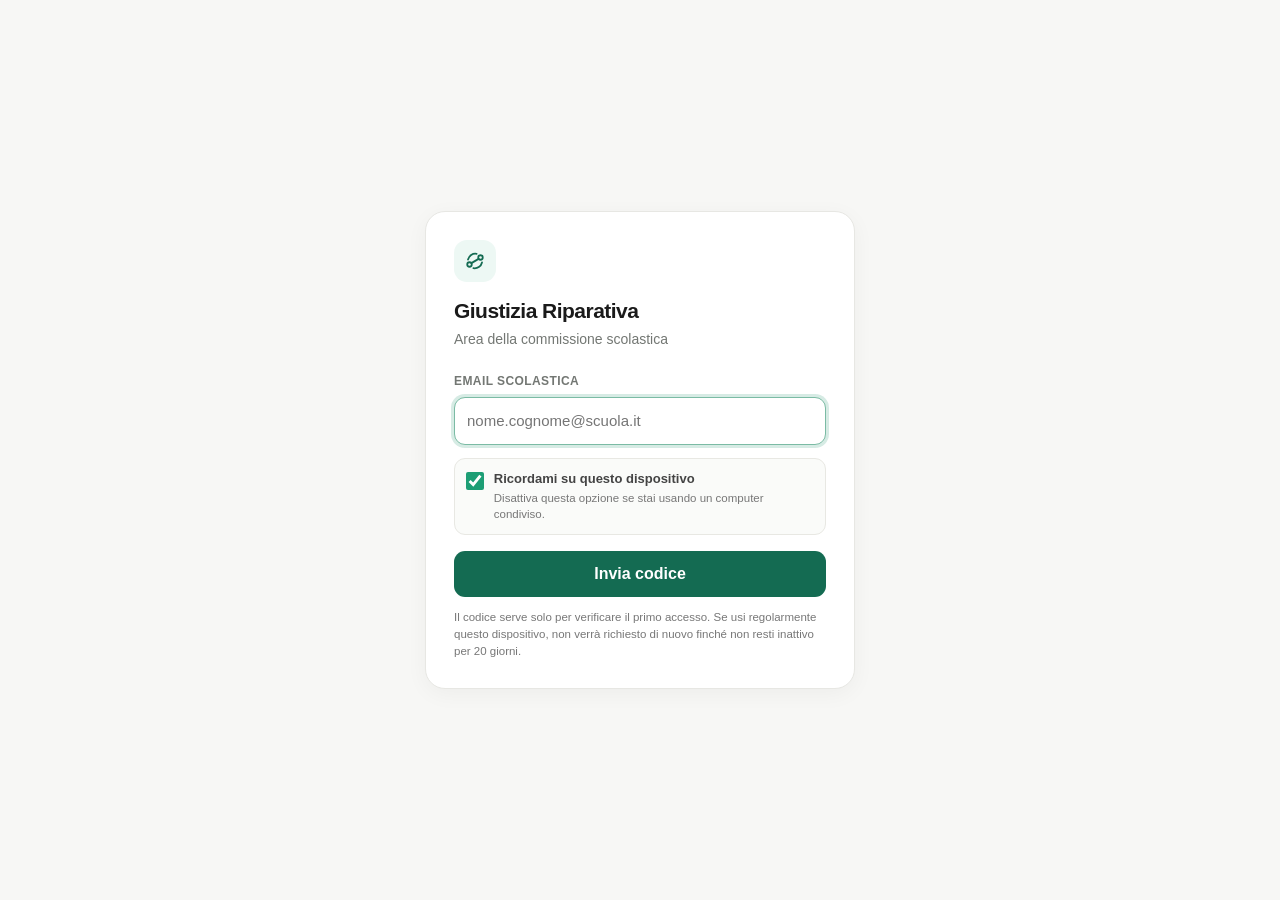
==== index.html @ 19b866af "v37 swipe fix" ====
<!DOCTYPE html>
<html lang="it">
<head>
  <meta name="app-ui-version" content="37">
<meta charset="UTF-8">
<meta name="viewport" content="width=device-width,initial-scale=1,viewport-fit=cover">
<meta name="referrer" content="no-referrer">
<meta name="theme-color" content="#f6f7f4">
<title>Giustizia Riparativa</title>
<link rel="stylesheet" href="style.css?v=37">
<link rel="manifest" href="manifest.webmanifest?v=37">
<link rel="icon" href="icons/favicon-bilancia-v2.png" type="image/png">
<link rel="apple-touch-icon" href="icons/apple-touch-bilancia-v2.png">
<meta name="apple-mobile-web-app-capable" content="yes">
<meta name="apple-mobile-web-app-status-bar-style" content="default">
<meta name="apple-mobile-web-app-title" content="Giustizia Riparativa">

</head>
<body>
<svg aria-hidden="true" width="0" height="0" style="position:absolute;overflow:hidden;pointer-events:none">
  <defs>
    <symbol id="i-balance" viewBox="0 0 24 24"><path d="M12 3v18M7 6h10M5.2 6 2.5 11h5.4L5.2 6Zm13.6 0-2.7 5h5.4l-2.7-5ZM8.5 21h7"/><path d="M2.5 11c.25 2 1.2 3 2.7 3s2.45-1 2.7-3M16.1 11c.25 2 1.2 3 2.7 3s2.45-1 2.7-3"/></symbol>
    <symbol id="i-report" viewBox="0 0 24 24"><path d="M7 3.5h7l4 4V20a1 1 0 0 1-1 1H7a1 1 0 0 1-1-1V4.5a1 1 0 0 1 1-1Z"/><path d="M14 3.5v4h4M9 12h6M9 15.5h6"/></symbol>
    <symbol id="i-calendar" viewBox="0 0 24 24"><rect x="3" y="5" width="18" height="16" rx="2"/><path d="M7 3v4M17 3v4M3 9h18"/></symbol>
    <symbol id="i-user" viewBox="0 0 24 24"><circle cx="12" cy="8" r="3.5"/><path d="M5 20c.7-4 3.1-6 7-6s6.3 2 7 6"/></symbol>
    <symbol id="i-users" viewBox="0 0 24 24"><circle cx="9" cy="8.5" r="3"/><circle cx="16.5" cy="9.5" r="2.4"/><path d="M3.5 20c.6-3.8 2.5-5.7 5.5-5.7s5 1.9 5.5 5.7M14.3 15c2.9-.3 4.8 1.3 5.7 4.5"/></symbol>
    <symbol id="i-settings" viewBox="0 0 24 24"><circle cx="12" cy="12" r="3"/><path d="M19 12a7.5 7.5 0 0 0-.1-1l2-1.6-2-3.4-2.5 1a8 8 0 0 0-1.8-1l-.4-2.6h-4l-.4 2.6a8 8 0 0 0-1.8 1L5.5 6 3.5 9.4l2 1.6a7.5 7.5 0 0 0 0 2l-2 1.6 2 3.4 2.5-1a8 8 0 0 0 1.8 1l.4 2.6h4l.4-2.6a8 8 0 0 0 1.8-1l2.5 1 2-3.4-2-1.6c.1-.3.1-.7.1-1Z"/></symbol>
    <symbol id="i-logout" viewBox="0 0 24 24"><path d="M10 5H6a2 2 0 0 0-2 2v10a2 2 0 0 0 2 2h4M14 8l4 4-4 4M18 12H9"/></symbol>
    <symbol id="i-refresh" viewBox="0 0 24 24"><path d="M20 7v5h-5M4 17v-5h5"/><path d="M6.2 8.2A7 7 0 0 1 18.8 10M17.8 15.8A7 7 0 0 1 5.2 14"/></symbol>
    <symbol id="i-plus" viewBox="0 0 24 24"><path d="M12 5v14M5 12h14"/></symbol>
    <symbol id="i-edit" viewBox="0 0 24 24"><path d="M4 20h4l11-11-4-4L4 16v4Z"/><path d="m13.5 6.5 4 4"/></symbol>
    <symbol id="i-trash" viewBox="0 0 24 24"><path d="M4 7h16M9 7V4h6v3M7 7l1 13h8l1-13M10 11v5M14 11v5"/></symbol>
    <symbol id="i-check" viewBox="0 0 24 24"><path d="m5 12 4 4 10-10"/></symbol>
    <symbol id="i-x" viewBox="0 0 24 24"><path d="M6 6l12 12M18 6 6 18"/></symbol>
    <symbol id="i-chevron-down" viewBox="0 0 24 24"><path d="m6 9 6 6 6-6"/></symbol>
    <symbol id="i-chevron-up" viewBox="0 0 24 24"><path d="m6 15 6-6 6 6"/></symbol>
    <symbol id="i-warning" viewBox="0 0 24 24"><path d="M12 3 2.8 20h18.4L12 3Z"/><path d="M12 9v5M12 17.5v.1"/></symbol>
    <symbol id="i-clock" viewBox="0 0 24 24"><circle cx="12" cy="12" r="9"/><path d="M12 7v5l3 2"/></symbol>
    <symbol id="i-pin" viewBox="0 0 24 24"><path d="M12 21s6-5.3 6-11a6 6 0 1 0-12 0c0 5.7 6 11 6 11Z"/><circle cx="12" cy="10" r="2"/></symbol>
    <symbol id="i-link" viewBox="0 0 24 24"><path d="M10 13.5 8.5 15a4 4 0 1 1-5.7-5.7L6 6.1a4 4 0 0 1 5.7 0M14 10.5 15.5 9a4 4 0 1 1 5.7 5.7L18 17.9a4 4 0 0 1-5.7 0"/></symbol>
    <symbol id="i-external" viewBox="0 0 24 24"><path d="M14 5h5v5M19 5l-8 8"/><path d="M17 13v6H5V7h6"/></symbol>
    <symbol id="i-more" viewBox="0 0 24 24"><circle cx="5" cy="12" r="1.2" fill="currentColor" stroke="none"/><circle cx="12" cy="12" r="1.2" fill="currentColor" stroke="none"/><circle cx="19" cy="12" r="1.2" fill="currentColor" stroke="none"/></symbol>
    <symbol id="i-megaphone" viewBox="0 0 24 24"><path d="M4 13.5V10.5a2 2 0 0 1 2-2h3l8-3.5v14L9 15.5H6a2 2 0 0 1-2-2Z"/><path d="M9 15.5 10.5 20H7.5L6 15.5M19 8.5a5.5 5.5 0 0 1 0 7"/></symbol>
    <symbol id="i-restorative" viewBox="0 0 24 24"><circle cx="6.5" cy="15.5" r="2.25"/><circle cx="17.5" cy="8.5" r="2.25"/><path d="M5 10.5A7.5 7.5 0 0 1 13.6 4.8M19 13.5a7.5 7.5 0 0 1-8.6 5.7M8.4 14.1l7.2-4.2"/></symbol>
  </defs>
</svg>
<div id="login-screen" class="visible">
  <div class="login-card">
    <div class="brand-mark"><svg class="icon" aria-hidden="true"><use href="#i-restorative"></use></svg></div>
    <h1>Giustizia Riparativa</h1>
    <p class="sub">Area della commissione scolastica</p>

    <div id="login-restore-step" hidden>
      <div class="loading-state" style="min-height:150px;padding:24px 0 8px;">
        <div class="spinner" aria-hidden="true"></div>
        <span id="login-restore-text">Accesso in corso…</span>
      </div>
    </div>

    <div id="login-email-step">
      <label class="login-label" for="login-email">Email scolastica</label>
      <input class="login-input" type="email" id="login-email" autocomplete="email" inputmode="email" placeholder="nome.cognome@scuola.it">
      <label class="remember-row" for="remember-device">
        <input type="checkbox" id="remember-device" checked>
        <span><strong>Ricordami su questo dispositivo</strong><small>Disattiva questa opzione se stai usando un computer condiviso.</small></span>
      </label>
      <p class="login-error" id="login-email-error" role="alert"></p>
      <button class="login-btn" id="send-code-btn" type="button">Invia codice</button>
      <p class="login-security-note">Il codice serve solo per verificare il primo accesso. Se usi regolarmente questo dispositivo, non verrà richiesto di nuovo finché non resti inattivo per 20 giorni.</p>
    </div>

    <div id="login-code-step" hidden>
      <p class="code-sent-text">Abbiamo inviato un codice a <strong id="code-email-label"></strong>.</p>
      <label class="login-label" for="login-code">Codice di accesso</label>
      <input class="login-input code-input" type="text" id="login-code" inputmode="numeric" autocomplete="one-time-code" maxlength="6" pattern="[0-9]{6}" placeholder="000000">
      <p class="login-error" id="login-code-error" role="alert"></p>
      <button class="login-btn" id="verify-code-btn" type="button">Accedi</button>
      <div class="login-secondary-actions">
        <button class="text-btn" id="resend-code-btn" type="button">Invia un nuovo codice</button>
        <button class="text-btn" id="change-email-btn" type="button">Cambia email</button>
      </div>
    </div>
  </div>
</div>

<div id="main-screen">
  <main class="container">
    <header class="header">
      <div class="header-title">
        <div class="header-logo"><svg class="icon" aria-hidden="true"><use href="#i-restorative"></use></svg></div>
        <div><h1>Giustizia Riparativa <span class="coord-tag" id="coord-tag" hidden>Coordinatore</span></h1><p class="header-sub" id="welcome-msg"></p></div>
      </div>
      <div class="header-actions">
        <button class="btn-small" id="btn-impostazioni" type="button" hidden><svg class="icon" aria-hidden="true"><use href="#i-users"></use></svg>Gestione membri</button>
        <button class="btn-small" id="btn-logout" type="button"><svg class="icon" aria-hidden="true"><use href="#i-logout"></use></svg>Esci</button>
      </div>
      <div class="mobile-account" aria-label="Azioni account">
        <button class="mobile-icon-action" id="mobile-btn-impostazioni" type="button" aria-label="Gestione membri" title="Gestione membri" hidden><svg class="icon" aria-hidden="true"><use href="#i-users"></use></svg></button>
        <button class="mobile-icon-action mobile-icon-logout" id="mobile-btn-logout" type="button" aria-label="Esci" title="Esci"><svg class="icon" aria-hidden="true"><use href="#i-logout"></use></svg></button>
      </div>
    </header>
    <div class="network-banner" id="network-banner" role="status">Sei offline. Puoi consultare ciò che è già caricato, ma le modifiche non possono essere salvate.</div>
    <div class="demo-note" id="demo-note" role="status">Modalità dimostrativa attiva: i dati mostrati non sono quelli reali.</div>
    <div class="nav-shell">
      <nav class="nav-wrap" aria-label="Sezioni principali"><span class="nav-indicator" id="nav-indicator" aria-hidden="true"></span>
        <button class="active" id="nav-segnalazioni" type="button" data-page="segnalazioni" aria-current="page"><svg class="icon" aria-hidden="true"><use href="#i-report"></use></svg>Segnalazioni</button>
        <button id="nav-incontri" type="button" data-page="incontri"><svg class="icon" aria-hidden="true"><use href="#i-calendar"></use></svg>Incontri</button>
        <button id="nav-bacheca" type="button" data-page="bacheca"><svg class="icon" aria-hidden="true"><use href="#i-megaphone"></use></svg><span>Bacheca</span><span class="nav-badge" id="avvisi-unread" hidden>0</span></button>
      </nav>
    </div>

    <div class="page-viewport" id="page-viewport">
      <div class="page-track" id="page-track">
    <section id="page-segnalazioni" class="page active" aria-labelledby="nav-segnalazioni">
      <div class="stats" id="seg-filters" aria-label="Filtra le segnalazioni per stato">
        <button class="stat stat-all active" type="button" data-filter="all" aria-pressed="true"><span class="stat-label">Tutte</span><span class="stat-value" id="stat-total">—</span></button>
        <button class="stat stat-open" type="button" data-filter="Aperta" aria-pressed="false"><span class="stat-label">Nuove</span><span class="stat-value" id="stat-aperte">—</span></button>
        <button class="stat stat-progress" type="button" data-filter="In gestione" aria-pressed="false"><span class="stat-label">In corso</span><span class="stat-value" id="stat-gestione">—</span></button>
        <button class="stat stat-closed" type="button" data-filter="Chiusa" aria-pressed="false"><span class="stat-label">Concluse</span><span class="stat-value" id="stat-chiuse">—</span></button>
      </div>
      <div class="card table-card"><div id="table-container" aria-live="polite"></div></div>
      <div class="refresh-row"><span class="updated-at" id="seg-updated">Non ancora aggiornato</span><button class="btn-small" id="refresh-segnalazioni" type="button"><svg class="icon" aria-hidden="true"><use href="#i-refresh"></use></svg>Aggiorna</button></div>
    </section>

    <section id="page-incontri" class="page" aria-labelledby="nav-incontri">
      <div class="divider"><h2 class="section-label">Incontri</h2><button class="btn-primary" id="btn-proponi" type="button" hidden><svg class="icon" aria-hidden="true"><use href="#i-plus"></use></svg>Nuovo incontro</button></div>
      <div id="incontri-list" aria-live="polite"></div>
      <div class="refresh-row"><span class="updated-at" id="inc-updated">Non ancora aggiornato</span><button class="btn-small" id="refresh-incontri" type="button"><svg class="icon" aria-hidden="true"><use href="#i-refresh"></use></svg>Aggiorna</button></div>
    </section>

    <section id="page-bacheca" class="page" aria-labelledby="nav-bacheca">
      <div class="divider"><div><h2 class="section-label">Bacheca</h2><p class="section-subtle">Avvisi della commissione, visibili a tutti i membri.</p></div><button class="btn-primary" id="btn-nuovo-avviso" type="button"><svg class="icon" aria-hidden="true"><use href="#i-plus"></use></svg>Nuovo avviso</button></div>
      <div id="avvisi-list" class="notice-list" aria-live="polite"></div>
      <div class="refresh-row"><span class="updated-at" id="avvisi-updated">Non ancora aggiornato</span><button class="btn-small" id="refresh-avvisi" type="button"><svg class="icon" aria-hidden="true"><use href="#i-refresh"></use></svg>Aggiorna</button></div>
    </section>
      </div>
    </div>
  </main>
</div>

<div class="modal-bg" id="modal-bg" role="presentation">
  <div class="modal" role="dialog" aria-modal="true" aria-labelledby="modal-title">
    <h3 id="modal-title">Nuovo incontro</h3>
    <label for="modal-data">Data</label><input type="date" id="modal-data">
    <label for="modal-orario">Orario</label><input type="time" id="modal-orario" step="900" min="07:00" max="19:45">
    <label for="modal-luogo">Luogo</label><input type="text" id="modal-luogo" maxlength="180" autocomplete="off" placeholder="es. Aula 12, Sala riunioni…">
    <label for="modal-segnalazione">Segnalazione associata</label><select id="modal-segnalazione"><option value="">— Nessuna segnalazione —</option></select>
    <p class="hint">Puoi collegare l’incontro a una segnalazione già ricevuta.</p>
    <p class="form-error" id="modal-error" role="alert"></p>
    <div class="modal-btns"><button class="btn-small" id="modal-cancel" type="button">Annulla</button><button class="btn-primary" id="btn-salva-incontro" type="button">Salva</button></div>
  </div>
</div>

<div class="modal-bg" id="modal-avviso-bg" role="presentation">
  <div class="modal notice-modal" role="dialog" aria-modal="true" aria-labelledby="notice-modal-title">
    <h3 id="notice-modal-title">Nuovo avviso</h3>
    <label for="notice-title">Titolo</label><input type="text" id="notice-title" maxlength="100" autocomplete="off" placeholder="es. Cambio aula per l’incontro">
    <label for="notice-text">Avviso</label><textarea id="notice-text" maxlength="600" rows="6" placeholder="Scrivi una comunicazione breve e chiara per la commissione."></textarea>
    <div class="notice-char-count"><span id="notice-char-count">0</span>/600</div>
    <p class="form-error" id="notice-error" role="alert"></p>
    <div class="modal-btns"><button class="btn-small" id="notice-cancel" type="button">Annulla</button><button class="btn-primary" id="notice-save" type="button">Pubblica</button></div>
  </div>
</div>

<div class="modal-bg members-sheet-bg" id="modal-impostazioni" role="presentation">
  <div class="modal members-modal" role="dialog" aria-modal="true" aria-labelledby="members-title">
    <div class="sheet-grabber" id="members-sheet-grabber" aria-hidden="true"><span></span></div>
    <h3 id="members-title">Gestione membri</h3>
    <p class="members-note">I membri sono condivisi tra tutti i dispositivi. L’email serve per inviare il codice di accesso; il ruolo determina chi può modificare segnalazioni e incontri.</p>
    <div id="lista-membri" class="members-editor"></div>
    <button class="btn-small members-add-row" id="btn-add-member" type="button"><svg class="icon" aria-hidden="true"><use href="#i-plus"></use></svg>Aggiungi membro</button>
    <p class="form-error" id="members-error" role="alert"></p>
    <div class="modal-btns"><button class="btn-small" id="members-cancel" type="button">Annulla</button><button class="btn-primary" id="members-save" type="button">Salva modifiche</button></div>
  </div>
</div>

<div class="confirm-bg" id="confirm-membro-bg" role="presentation">
  <div class="confirm-box" role="alertdialog" aria-modal="true" aria-labelledby="confirm-member-title" aria-describedby="confirm-membro-msg">
    <h4 id="confirm-member-title">Disattiva membro</h4><p id="confirm-membro-msg"></p>
    <div class="confirm-btns"><button class="btn-small" id="member-delete-cancel" type="button">Annulla</button><button class="btn-danger" id="member-delete-confirm" type="button">Disattiva</button></div>
  </div>
</div>

<div class="confirm-bg" id="confirm-seg-bg" role="presentation">
  <div class="confirm-box" role="alertdialog" aria-modal="true" aria-labelledby="confirm-seg-title" aria-describedby="confirm-seg-text">
    <h4 id="confirm-seg-title">Elimina segnalazione</h4>
    <p id="confirm-seg-text">La segnalazione verrà eliminata definitivamente dal foglio Google Sheets. Vuoi continuare?</p>
    <div class="confirm-btns">
      <button class="btn-small" id="seg-delete-cancel" type="button">Annulla</button>
      <button class="btn-danger" id="seg-delete-confirm" type="button"><svg class="icon" aria-hidden="true"><use href="#i-trash"></use></svg>Elimina</button>
    </div>
  </div>
</div>

<div class="confirm-bg" id="confirm-bg" role="presentation">
  <div class="confirm-box" role="alertdialog" aria-modal="true" aria-labelledby="confirm-title" aria-describedby="confirm-text">
    <h4 id="confirm-title">Elimina incontro</h4><p id="confirm-text">L’incontro non sarà più visibile nell’area della commissione. Vuoi continuare?</p>
    <div class="confirm-btns"><button class="btn-small" id="delete-cancel" type="button">Annulla</button><button class="btn-danger" id="delete-confirm" type="button"><svg class="icon" aria-hidden="true"><use href="#i-trash"></use></svg>Elimina</button></div>
  </div>
</div>



<div class="confirm-bg" id="confirm-avviso-bg" role="presentation">
  <div class="confirm-box" role="alertdialog" aria-modal="true" aria-labelledby="confirm-avviso-title" aria-describedby="confirm-avviso-text">
    <h4 id="confirm-avviso-title">Elimina avviso</h4>
    <p id="confirm-avviso-text">L’avviso non sarà più visibile nella bacheca. Vuoi continuare?</p>
    <div class="confirm-btns"><button class="btn-small" id="notice-delete-cancel" type="button">Annulla</button><button class="btn-danger" id="notice-delete-confirm" type="button"><svg class="icon" aria-hidden="true"><use href="#i-trash"></use></svg>Elimina</button></div>
  </div>
</div>

<div class="confirm-bg" id="confirm-logout-bg" role="presentation">
  <div class="confirm-box" role="alertdialog" aria-modal="true" aria-labelledby="confirm-logout-title" aria-describedby="confirm-logout-text">
    <h4 id="confirm-logout-title">Uscire dall’account?</h4>
    <p id="confirm-logout-text">La sessione su questo dispositivo verrà chiusa e per rientrare dovrai accedere di nuovo.</p>
    <div class="confirm-btns"><button class="btn-small" id="logout-cancel" type="button">Annulla</button><button class="btn-danger logout-confirm-btn" id="logout-confirm" type="button"><svg class="icon" aria-hidden="true"><use href="#i-logout"></use></svg>Esci</button></div>
  </div>
</div>


<div class="update-banner" id="update-banner" hidden role="status" aria-live="polite"><span>È disponibile una nuova versione.</span><button type="button" id="update-now">Aggiorna</button></div>
<div id="toast" class="toast" role="status" aria-live="polite" aria-atomic="true"></div>
<script src="app.js?v=37"></script></body>
</html>
---- style.css ----
:root{
  --bg:#f6f7f4;--surface:#fff;--surface-soft:#f9faf7;--text:#1a1d1a;--muted:#5f655f;--subtle:#6b706a;
  --line:#e1e4de;--line-strong:#d5d9d2;--green:#1d8f6b;--green-dark:#146b52;--green-soft:#eaf7f2;
  --red:#b5473e;--red-soft:#fff1ef;--amber:#8a6413;--amber-soft:#fff7df;--blue:#315f9a;--blue-soft:#edf4ff;
  --shadow:0 10px 28px rgba(30,38,32,.06);--radius:16px;--radius-sm:11px;--focus:0 0 0 3px rgba(29,143,107,.18);
}
*{box-sizing:border-box;margin:0;padding:0}
html{color-scheme:light;scroll-behavior:smooth}
body{min-height:100vh;background:var(--bg);color:var(--text);font-family:-apple-system,BlinkMacSystemFont,"Segoe UI",Roboto,Helvetica,Arial,sans-serif;-webkit-font-smoothing:antialiased;text-rendering:optimizeLegibility}
button,input,select{font:inherit}
button{color:inherit}
a{color:#235d99;text-decoration:none;font-weight:650}a:hover{text-decoration:underline}
button:focus-visible,input:focus-visible,select:focus-visible,a:focus-visible{outline:none;box-shadow:var(--focus)}
button:disabled{opacity:.58;cursor:not-allowed;transform:none!important}
.container{width:min(100% - 32px,840px);margin:0 auto;padding:26px 0 42px}
.icon{width:18px;height:18px;display:inline-block;vertical-align:-3px;fill:none;stroke:currentColor;stroke-width:1.8;stroke-linecap:round;stroke-linejoin:round;flex:0 0 auto}
.icon-sm{width:15px;height:15px}.icon-lg{width:25px;height:25px}.inline-icon-label{display:inline-flex;align-items:center;gap:8px}

/* Accesso */
#login-screen{position:fixed;inset:0;z-index:80;display:none;align-items:center;justify-content:center;padding:20px;background:var(--bg);overflow:auto}
#login-screen.visible{display:flex}
.login-card{width:min(100%,450px);background:var(--surface);border:1px solid var(--line);border-radius:20px;padding:28px;box-shadow:var(--shadow)}
.brand-mark{width:42px;height:42px;border-radius:13px;background:var(--green-soft);color:var(--green-dark);display:grid;place-items:center;margin-bottom:16px}
.brand-mark .icon{width:24px;height:24px}
.login-card h1{font-size:21px;line-height:1.2;letter-spacing:-.025em}.login-card .sub{margin-top:6px;color:var(--muted);font-size:14px;line-height:1.5}
.login-label{display:block;margin:24px 0 9px;font-size:12px;font-weight:750;color:var(--muted);letter-spacing:.035em;text-transform:uppercase}
.member-picker{display:grid;grid-template-columns:1fr 1fr;gap:8px;max-height:320px;overflow:auto;padding:2px}
.login-member{min-height:48px;border:1px solid var(--line);border-radius:11px;background:#fff;text-align:left;padding:10px 12px;cursor:pointer;transition:.15s ease}
.login-member:hover{background:var(--surface-soft);border-color:var(--line-strong)}.login-member.selected{background:var(--green-soft);border-color:#7ac6ad;color:var(--green-dark)}
.member-name{display:block;font-size:14px;font-weight:680;letter-spacing:-.01em}.member-role{display:block;margin-top:2px;font-size:11px;font-weight:700;color:var(--amber)}
.login-error{display:none;margin-top:10px;padding:9px 10px;border-radius:9px;background:var(--red-soft);color:var(--red);font-size:13px}
.login-btn{width:100%;min-height:46px;margin-top:16px;border:0;border-radius:11px;background:var(--green-dark);color:#fff;font-weight:720;cursor:pointer;transition:.15s ease}.login-btn:hover{background:#105c46}

/* Intestazione e navigazione */
#main-screen{display:none}.header{display:flex;align-items:center;justify-content:space-between;gap:14px;padding-bottom:18px}
.header-title{display:flex;align-items:center;gap:10px;min-width:0}.header-logo{width:34px;height:34px;border-radius:10px;background:var(--green-soft);color:var(--green-dark);display:grid;place-items:center}.header-logo .icon{width:20px;height:20px}
.header h1{font-size:17px;letter-spacing:-.02em;line-height:1.25}.header-sub{margin-top:3px;color:var(--muted);font-size:13px}.coord-tag{display:inline-flex;margin-left:6px;padding:3px 7px;border-radius:999px;background:var(--amber-soft);color:var(--amber);font-size:10px;font-weight:750;vertical-align:2px}
.header-actions{display:flex;align-items:center;gap:7px}.mobile-account{display:none;position:relative}.mobile-menu-trigger{width:44px;height:44px;display:grid;place-items:center;border:1px solid var(--line);border-radius:12px;background:#fff;cursor:pointer}
.mobile-account-menu{display:none;position:absolute;right:0;top:calc(100% + 8px);z-index:45;min-width:200px;padding:6px;background:#fff;border:1px solid var(--line);border-radius:13px;box-shadow:0 14px 34px rgba(0,0,0,.11)}.mobile-account-menu.open{display:block}
.mobile-account-menu button{width:100%;min-height:44px;padding:9px 10px;display:flex;align-items:center;gap:9px;border:0;border-radius:9px;background:transparent;text-align:left;cursor:pointer}.mobile-account-menu button:hover{background:var(--surface-soft)}
.nav-shell{position:sticky;top:0;z-index:25;padding:8px 0 12px;background:linear-gradient(var(--bg) 75%,rgba(246,247,244,0));margin-bottom:10px}
.nav-wrap{display:inline-grid;grid-template-columns:1fr 1fr;padding:4px;border:1px solid var(--line);border-radius:13px;background:#fff;box-shadow:0 2px 10px rgba(0,0,0,.025)}
.nav-wrap button{min-height:40px;padding:8px 17px;border:0;border-radius:9px;background:transparent;color:var(--muted);font-size:13.5px;font-weight:680;display:flex;align-items:center;justify-content:center;gap:8px;cursor:pointer;transition:.15s ease}
.nav-wrap button.active{background:var(--green-soft);color:var(--green-dark)}
.page{display:none}.page.active{display:block;animation:fadeIn .16s ease}@keyframes fadeIn{from{opacity:.4}to{opacity:1}}

/* Pulsanti */
.btn-small,.btn-primary,.btn-danger,.btn-yes,.btn-no{min-height:40px;border-radius:10px;padding:8px 12px;display:inline-flex;align-items:center;justify-content:center;gap:7px;font-size:13px;font-weight:680;cursor:pointer;transition:.14s ease}
.btn-small{background:#fff;border:1px solid var(--line);color:#454a45}.btn-small:hover{background:var(--surface-soft);border-color:var(--line-strong)}
.btn-primary{background:var(--green-dark);border:1px solid var(--green-dark);color:#fff}.btn-primary:hover{background:#105c46}
.btn-danger{background:#fff;border:1px solid #e7c3bf;color:var(--red)}.btn-danger:hover{background:var(--red-soft)}

/* Segnalazioni */
.stats{display:flex;gap:8px;margin-bottom:14px}.stat{flex:1;min-width:0;padding:11px 12px;border:1px solid var(--line);border-radius:12px;background:#fff;text-align:left;cursor:pointer;transition:.14s ease}.stat:hover{border-color:var(--line-strong)}.stat.active{background:var(--green-soft);border-color:#b7ddcf}.stat-label{font-size:11px;color:var(--muted);font-weight:720;line-height:1.25}.stat-value{margin-top:3px;font-size:21px;font-weight:760;letter-spacing:-.03em}.stat.active .stat-label,.stat.active .stat-value{color:var(--green-dark)}
.card{background:#fff;border:1px solid var(--line);border-radius:var(--radius)}.table-card{overflow:hidden}
table{width:100%;border-collapse:collapse;table-layout:fixed;font-size:13.5px}th{padding:12px 13px;text-align:left;background:#fafbf8;border-bottom:1px solid var(--line);color:var(--muted);font-size:10.5px;text-transform:uppercase;letter-spacing:.045em}td{padding:13px;border-bottom:1px solid #eceee9;vertical-align:middle;overflow-wrap:anywhere}tbody tr:last-child td{border-bottom:0}tbody tr:hover td{background:#fcfdfb}
.badge{display:inline-flex;align-items:center;max-width:100%;padding:4px 8px;border-radius:7px;font-size:11.5px;font-weight:700;line-height:1.2}.badge-studenti{background:var(--blue-soft);color:var(--blue)}.badge-adulti{background:var(--amber-soft);color:var(--amber)}.badge-entrambi{background:var(--green-soft);color:var(--green-dark)}.badge-neutral{background:#f0f1ee;color:#555b55}.badge-aperta{background:var(--red-soft);color:var(--red)}.badge-gestione{background:var(--amber-soft);color:var(--amber)}.badge-chiusa{background:var(--green-soft);color:var(--green-dark)}
.stato-sel{max-width:100%;min-height:36px;padding:6px 28px 6px 9px;border:1px solid var(--line-strong);border-radius:9px;background:#fff;color:#303430;font-size:12.5px}
.seg-mobile-list{display:none}.seg-mobile-card{background:#fff;border:1px solid var(--line);border-left:4px solid var(--line-strong);border-radius:14px;overflow:hidden;box-shadow:0 3px 13px rgba(20,30,22,.035)}.seg-mobile-card+ .seg-mobile-card{margin-top:13px}.seg-mobile-card.state-aperta{border-left-color:#c5645d}.seg-mobile-card.state-gestione{border-left-color:#c89b3d}.seg-mobile-card.state-chiusa{border-left-color:#5c9e82}
.seg-mobile-head{display:flex;align-items:center;justify-content:space-between;gap:10px;padding:12px 13px;background:#fcfdfb;border-bottom:1px solid #eceee9}.seg-mobile-date-wrap{display:flex;align-items:center;gap:9px;min-width:0}.seg-mobile-date-icon{width:33px;height:33px;border-radius:9px;background:#f0f5f1;color:var(--green-dark);display:grid;place-items:center}.seg-mobile-kicker{font-size:10px;color:var(--muted);font-weight:750;text-transform:uppercase;letter-spacing:.045em}.seg-mobile-date{margin-top:2px;font-size:13px;font-weight:730;color:#303430}
.seg-mobile-body{padding:12px 13px;display:grid;gap:10px}.seg-mobile-field{display:grid;grid-template-columns:88px minmax(0,1fr);gap:10px;align-items:center}.seg-mobile-field-label{font-size:10.5px;color:var(--muted);font-weight:730;text-transform:uppercase;letter-spacing:.035em}.seg-mobile-field-value{min-width:0;font-size:13.5px;line-height:1.45;overflow-wrap:anywhere}
.refresh-row{display:flex;align-items:center;justify-content:flex-end;gap:10px;margin-top:10px}.updated-at{font-size:11.5px;color:var(--muted)}

/* Incontri */
.divider{display:flex;align-items:center;justify-content:space-between;gap:12px;margin-bottom:12px}.section-label{font-size:16px;font-weight:760;letter-spacing:-.02em}
.inc-card{position:relative;background:#fff;border:1px solid var(--line);border-radius:16px;padding:17px;margin-bottom:11px;box-shadow:0 3px 14px rgba(20,30,22,.035)}.inc-card::before{content:"";position:absolute;left:-1px;top:15px;bottom:15px;width:3px;border-radius:0 3px 3px 0;background:#a5aaa4}.inc-card.futuro::before{background:var(--green)}.inc-card.oggi::before{background:#d69a27}.inc-card.passato{opacity:.76}.inc-card.passato::before{background:#b7bbb6}
.inc-date-heading{display:grid;grid-template-columns:64px minmax(0,1fr) auto;align-items:center;gap:12px}.inc-date-tile{width:64px;height:61px;border-radius:12px;background:#f0f6f2;border:1px solid #d8e7df;color:var(--green-dark);display:flex;flex-direction:column;align-items:center;justify-content:center;line-height:1}.inc-date-month{font-size:10px;font-weight:800;letter-spacing:.08em}.inc-date-day{margin-top:4px;font-size:25px;font-weight:790;letter-spacing:-.04em}.inc-date-weekday-out{font-size:15px;font-weight:760;text-transform:lowercase}.inc-date-year{margin-top:2px;font-size:12px;color:var(--muted)}.inc-date-fallback{font-size:14px;font-weight:700;color:var(--red)}.inc-date-tags{display:flex;align-items:center;gap:6px}.tag-oggi,.tag-passato{display:inline-flex;padding:4px 8px;border-radius:999px;font-size:10.5px;font-weight:750}.tag-oggi{background:#cdf1df;color:var(--green-dark)}.tag-passato{background:#f0f1ee;color:#646964}
.inc-meta-row{display:flex;align-items:center;gap:8px;margin:12px 0 0 76px;color:var(--muted);font-size:13.5px;line-height:1.45;flex-wrap:wrap}.inc-meta-item{display:inline-flex;align-items:center;gap:6px}.inc-meta-item strong{color:#3e433e}.inc-meta-separator{color:#b1b5b0}.inc-meta-place{overflow-wrap:anywhere}
.inc-linked{margin:14px 0 0 76px;padding:11px 12px;border:1px solid var(--line);border-radius:12px;background:#fbfcfa;display:flex;align-items:center;gap:10px}.inc-linked-icon{width:34px;height:34px;border-radius:9px;background:#eef6f2;color:var(--green-dark);display:grid;place-items:center}.inc-linked-label{display:block;font-size:9.8px;color:var(--muted);font-weight:800;text-transform:uppercase;letter-spacing:.05em}.inc-linked-details{margin-top:3px;display:flex;align-items:center;gap:8px;flex-wrap:wrap}.inc-linked-main{font-size:12.5px;font-weight:750;color:var(--green-dark)}.inc-linked-meta{font-size:12px;color:var(--muted)}
.inc-response-row{margin-top:16px;padding-top:15px;border-top:1px solid #e9ebe6;display:grid;grid-template-columns:minmax(0,1fr) auto;align-items:center;gap:14px}.inc-response-label{font-size:10.5px;color:var(--muted);font-weight:780;text-transform:uppercase;letter-spacing:.045em}.inc-response-state{margin-top:3px;font-size:13.5px;color:#474c47}.inc-response-buttons{display:grid;grid-template-columns:1fr 1fr;gap:8px}.btn-yes,.btn-no{min-width:122px;background:#fff;border:1px solid var(--line);color:#555b55}.btn-yes:hover{background:var(--green-soft);border-color:#8acbb4;color:var(--green-dark)}.btn-no:hover{background:var(--red-soft);border-color:#dfaaa5;color:var(--red)}.btn-yes.active{background:#d3f5e4;border-color:#73caa9;color:var(--green-dark)}.btn-no.active{background:var(--red-soft);border-color:#dfaaa5;color:var(--red)}
.inc-attendance{margin-top:13px}.progress-bar{height:6px;background:#eceee9;border-radius:999px;overflow:hidden}.progress-fill{height:100%;background:var(--green);border-radius:999px;transition:width .28s ease}.progress-label{margin-top:7px;font-size:12.5px;font-weight:730;color:#4e544e}.attendance-breakdown{margin-top:6px;display:flex;gap:11px;flex-wrap:wrap;font-size:11.5px;color:var(--muted)}.attendance-breakdown .yes{color:var(--green-dark)}.attendance-breakdown .no{color:var(--red)}
.availability-trigger{width:100%;min-height:43px;margin-top:10px;justify-content:space-between;background:#fafbf8}.availability-count{font-size:11.5px;color:var(--muted);font-weight:580}.availability-label{display:inline-flex;align-items:center;gap:7px}
.disp-panel-wrap{max-height:0;opacity:0;overflow:hidden;transition:max-height .25s ease,opacity .18s ease}.disp-panel-wrap.open{opacity:1}.disp-panel{margin-top:10px;padding:12px;border-radius:12px;background:#f9faf7;border:1px solid #e8ebe5}.availability-group+ .availability-group{margin-top:13px}.availability-group-title{display:flex;align-items:center;justify-content:space-between;margin-bottom:5px;color:var(--muted);font-size:10.5px;font-weight:800;text-transform:uppercase;letter-spacing:.04em}.availability-group-count{font-variant-numeric:tabular-nums}.member-row{display:flex;align-items:center;justify-content:space-between;gap:10px;min-height:39px;padding:6px 2px;border-bottom:1px solid #e8ebe5}.member-row:last-child{border-bottom:0}.member-row.me{margin:0 -6px;padding:6px 8px;border-radius:9px;background:#edf7f2;border-bottom-color:transparent}.member-info{display:flex;align-items:center;gap:9px;min-width:0}.avatar{width:29px;height:29px;border-radius:9px;display:grid;place-items:center;font-size:10px;font-weight:800;flex:0 0 auto}.member-name-row{min-width:0;font-size:13px;font-weight:620;overflow:hidden;text-overflow:ellipsis;white-space:nowrap}.you-badge{margin-left:5px;padding:2px 5px;border-radius:5px;background:var(--green);color:#fff;font-size:9px;font-weight:800}.chip{padding:4px 8px;border-radius:7px;font-size:11px;font-weight:680;white-space:nowrap}.chip-yes{background:var(--green-soft);color:var(--green-dark)}.chip-no{background:var(--red-soft);color:var(--red)}.chip-wait{background:#eff0ed;color:#626762}
.seg-info{margin-bottom:12px;padding:10px 11px;border-radius:10px;background:#fff;border:1px solid #e5e8e1;display:grid;gap:4px}.seg-info-row{font-size:12px;color:var(--muted)}.seg-info-row span{color:#333833;font-weight:680}
.inc-admin-actions{display:flex;gap:7px;justify-content:flex-end;margin-top:12px;padding-top:12px;border-top:1px dashed #e1e4de}.past-toggle{width:100%;min-height:44px;margin:14px 0 10px;display:flex;align-items:center;justify-content:space-between;padding:9px 12px;border:1px solid var(--line);border-radius:11px;background:#fff;color:var(--muted);font-size:12.5px;font-weight:700;cursor:pointer}

/* Modali, feedback, stati */
.loading-state,.empty-state{min-height:165px;display:flex;flex-direction:column;align-items:center;justify-content:center;text-align:center;padding:24px;color:var(--muted)}.spinner{width:26px;height:26px;border:2.5px solid #e5e8e2;border-top-color:var(--green);border-radius:50%;animation:spin .7s linear infinite;margin-bottom:10px}@keyframes spin{to{transform:rotate(360deg)}}.empty-icon{width:52px;height:52px;border-radius:14px;background:#f0f3ef;color:var(--green-dark);display:grid;place-items:center;margin-bottom:11px}.empty-title{font-size:14.5px;font-weight:750;color:#3d423d}.empty-sub{max-width:330px;margin-top:5px;font-size:13px;line-height:1.5}
.modal-bg,.confirm-bg{display:none;position:fixed;inset:0;z-index:100;align-items:center;justify-content:center;padding:16px;background:rgba(19,25,21,.38);backdrop-filter:blur(3px)}.modal-bg.open,.confirm-bg.open{display:flex}.modal{width:min(100%,460px);max-height:min(90vh,720px);overflow:auto;background:#fff;border-radius:18px;padding:21px;box-shadow:0 18px 55px rgba(0,0,0,.16)}.modal h3{font-size:17px;letter-spacing:-.015em;margin-bottom:14px}.modal label{display:block;margin:13px 0 6px;color:var(--muted);font-size:11px;font-weight:760;text-transform:uppercase;letter-spacing:.04em}.modal input,.modal select{width:100%;min-height:45px;padding:9px 11px;border:1px solid var(--line-strong);border-radius:10px;background:#fff;color:var(--text);font-size:14px}.hint{margin-top:6px;color:var(--muted);font-size:11.5px;line-height:1.45}.form-error{display:none;margin-top:10px;padding:9px 10px;border-radius:9px;background:var(--red-soft);color:var(--red);font-size:12.5px}.form-error.visible{display:block}.modal-btns{display:flex;justify-content:flex-end;gap:8px;margin-top:18px}.confirm-box{width:min(100%,340px);background:#fff;border-radius:17px;padding:20px;box-shadow:0 18px 55px rgba(0,0,0,.16)}.confirm-box h4{font-size:16px}.confirm-box p{margin-top:7px;color:var(--muted);font-size:13.5px;line-height:1.5}.confirm-btns{display:flex;justify-content:flex-end;gap:8px;margin-top:17px}
.members-note{margin:0 0 12px;padding:9px 10px;border-radius:9px;background:var(--amber-soft);color:#70520f;font-size:11.5px;line-height:1.45}.membro-row{display:flex;align-items:center;justify-content:space-between;gap:10px;padding:8px 0;border-bottom:1px solid #eceee9}.membro-row:last-child{border-bottom:0}.add-membro{display:flex;gap:8px;margin-top:12px}.add-membro input{flex:1}
.toast{position:fixed;left:50%;bottom:22px;z-index:150;max-width:min(90vw,440px);transform:translate(-50%,14px);opacity:0;pointer-events:none;padding:10px 13px;border-radius:11px;background:#233027;color:#fff;font-size:13px;font-weight:650;box-shadow:0 10px 30px rgba(0,0,0,.18);transition:.18s ease}.toast.visible{opacity:1;transform:translate(-50%,0)}.toast.error{background:#843e38}.toast.info{background:#3f5047}
.network-banner{display:none;margin-bottom:12px;padding:9px 11px;border-radius:10px;background:var(--amber-soft);color:#70520f;border:1px solid #ecdca4;font-size:12.5px;line-height:1.45}.network-banner.visible{display:block}.demo-note{display:none;margin-bottom:12px;padding:9px 11px;border-radius:10px;background:#eef5ff;color:#2f5c90;border:1px solid #cedef2;font-size:12.5px}.demo-note.visible{display:block}

@media(max-width:700px){
  .container{width:min(100% - 20px,840px);padding:14px 0 34px}.header{padding:4px 1px 9px}.header h1{font-size:15.5px}.header-logo{width:32px;height:32px}.header-actions{display:none}.mobile-account{display:block}.nav-shell{margin-left:-10px;margin-right:-10px;padding:7px 10px 10px}.nav-wrap{width:100%;display:grid}.nav-wrap button{min-height:44px;font-size:13.5px}
  .stats{overflow-x:auto;scrollbar-width:none;padding-bottom:2px}.stats::-webkit-scrollbar{display:none}.stat{flex:0 0 auto;min-width:118px;padding:9px 10px}.stat-value{font-size:19px}.seg-desktop-table{display:none}.seg-mobile-list{display:block}.table-card{background:transparent;border:0;overflow:visible}.refresh-row{justify-content:space-between}.updated-at{font-size:11px}
  .divider{margin-bottom:10px}.section-label{font-size:16px}.btn-primary{min-height:44px}.inc-card{padding:14px;border-radius:15px}.inc-date-heading{grid-template-columns:60px minmax(0,1fr) auto;gap:10px}.inc-date-tile{width:60px;height:58px}.inc-meta-row,.inc-linked{margin-left:70px}.inc-meta-row{margin-top:9px}.inc-linked{margin-top:11px}.inc-response-row{grid-template-columns:1fr;gap:10px}.inc-response-buttons{width:100%}.btn-yes,.btn-no{min-width:0;min-height:48px}.availability-trigger{min-height:48px;align-items:flex-start;flex-direction:column;justify-content:center;gap:2px}.availability-count{font-size:11px}.inc-admin-actions{display:grid;grid-template-columns:1fr 1fr}.inc-admin-actions .btn-small,.inc-admin-actions .btn-danger{width:100%}.member-row{min-height:42px}.modal-bg,.confirm-bg{align-items:flex-end;padding:0}.modal,.confirm-box{width:100%;max-width:none;border-radius:18px 18px 0 0;padding:18px 16px max(18px,env(safe-area-inset-bottom));max-height:92dvh}.modal input,.modal select{min-height:48px}.modal-btns,.confirm-btns{display:grid;grid-template-columns:1fr 1fr}.modal-btns button,.confirm-btns button{min-height:46px}.add-membro{display:grid;grid-template-columns:1fr auto}.seg-mobile-field{grid-template-columns:82px minmax(0,1fr)}
}
@media(max-width:420px){.member-picker{grid-template-columns:1fr}.login-card{padding:22px 18px}.inc-date-tags{grid-column:2/4;justify-content:flex-start}.inc-meta-row,.inc-linked{margin-left:0}.inc-meta-row{padding-left:70px}.inc-linked{margin-top:12px}.attendance-breakdown{gap:8px}.seg-mobile-field{grid-template-columns:76px minmax(0,1fr)}}
@media(prefers-reduced-motion:reduce){*,*::before,*::after{animation-duration:.01ms!important;transition-duration:.01ms!important;scroll-behavior:auto!important}}


/* ===== V16 · rifinitura visiva =====
   Ritorno alla leggerezza della v14, mantenendo logica e robustezza della v16. */
:root{
  --bg:#f7f7f5;
  --text:#1a1a1a;
  --muted:#737773;
  --subtle:#8a8e89;
  --line:#e7e7e3;
  --line-strong:#d9dad5;
  --green:#1D9E75;
  --green-dark:#146b52;
  --green-soft:#edf8f4;
  --shadow:0 5px 22px rgba(20,28,23,.045);
}
body{background:var(--bg);font-weight:400;letter-spacing:0;text-rendering:auto}
.container{max-width:840px;width:auto;margin:0 auto;padding:2rem 1.5rem 2.5rem}

/* Tipografia: gerarchia chiara senza grassetto diffuso */
.header h1{font-size:16px;font-weight:650;letter-spacing:-.012em}
.header-sub{font-size:13px;color:#777;font-weight:400}
.coord-tag{font-weight:600}
a{font-weight:500}
.login-card h1{font-weight:650}
.login-label{font-weight:600}
.member-name{font-weight:500}
.member-role{font-weight:600}
.login-btn{font-weight:600}
.nav-wrap button{font-weight:500}
.nav-wrap button.active{font-weight:600}
.btn-small,.btn-primary,.btn-danger,.btn-yes,.btn-no{font-weight:500}
.btn-primary,.btn-yes.active,.btn-no.active{font-weight:600}
.section-label{font-weight:650}
.badge{font-weight:550}
.stato-sel{font-weight:400}
.updated-at{font-weight:400}

/* Intestazione e navigazione più vicine alla versione precedente */
.header{padding-bottom:1rem;margin-bottom:.65rem;border-bottom:1px solid #ecece8}
.header-logo{width:32px;height:32px;border-radius:9px}
.nav-shell{padding:8px 0 12px;margin-bottom:8px;background:linear-gradient(var(--bg) 78%,rgba(247,247,245,0))}
.nav-wrap{padding:3px;border-radius:11px;background:#f1f1ee;border:1px solid #e4e4df;box-shadow:none}
.nav-wrap button{min-height:38px;padding:7px 18px;border-radius:8px;color:#777}
.nav-wrap button.active{background:#fff;color:var(--green-dark);box-shadow:0 1px 3px rgba(0,0,0,.035)}

/* Pulsanti: meno pesanti */
.btn-small,.btn-primary,.btn-danger,.btn-yes,.btn-no{border-radius:9px}
.btn-small{color:#555;background:#fff}
.btn-primary{background:var(--green-dark)}

/* Filtri / statistiche: label e numero SEMPRE su due righe, senza sovrapposizioni */
.stats{display:grid;grid-template-columns:repeat(4,minmax(0,1fr));gap:8px;margin-bottom:1.25rem;overflow:visible}
.stat{display:flex;flex-direction:column;align-items:flex-start;justify-content:center;gap:7px;min-width:0;min-height:92px;padding:.85rem 1rem;background:#fff;border:1px solid var(--line);border-radius:12px;text-align:left;box-shadow:none}
.stat-label,.stat-value{display:block;width:100%;margin:0;position:static;line-height:1.15}
.stat-label{font-size:11.5px;color:#777;font-weight:500;text-transform:none;letter-spacing:0}
.stat-value{font-size:24px;color:#252825;font-weight:650;letter-spacing:-.02em}
.stat.active{background:#f0faf6;border-color:#9ed8c4}
.stat.active .stat-label,.stat.active .stat-value{color:var(--green-dark)}

/* Tabella: aria e pesi più sobri */
.card{border-color:#e5e5e1;border-radius:13px}
.table-card{box-shadow:none}
table{font-size:13.5px}
th{padding:12px 13px;background:#fff;color:#a0a29f;font-size:10.5px;font-weight:600;letter-spacing:.045em}
td{padding:13px;color:#343734;font-weight:400}
tbody tr:hover td{background:#fafaf8}
.badge{padding:4px 9px;border-radius:6px;font-size:11.5px}

/* Evita eccesso di grassetto nei contenuti dinamici */
.seg-mobile-kicker,.seg-mobile-field-label,.inc-response-label,.modal label{font-weight:600}
.seg-mobile-date{font-weight:500}
.inc-date-day{font-weight:600}
.inc-date-month,.inc-time strong,.progress-label strong,.availability-label,.disp-group-title,.past-toggle,.empty-title{font-weight:600}
.seg-info-row span{font-weight:500}
.toast{font-weight:500}

@media(max-width:700px){
  .container{width:auto;max-width:none;padding:14px 10px 32px}
  .header{margin-bottom:0;padding:4px 1px 9px;border-bottom:0}
  .header h1{font-size:15.5px}
  .nav-shell{margin-left:-10px;margin-right:-10px;padding:7px 10px 10px}
  .nav-wrap{width:100%;background:#f1f1ee}
  .nav-wrap button{min-height:44px}
  .stats{display:grid;grid-template-columns:repeat(2,minmax(0,1fr));gap:8px;overflow:visible;padding-bottom:0}
  .stat{min-width:0;min-height:72px;padding:10px 11px;gap:5px}
  .stat-label{font-size:11px}
  .stat-value{font-size:20px}
  .section-label{font-size:15.5px}
}




/* V19 — Revisione mirata della sezione Incontri:
   meno densità, più separazione tra card e gerarchia più chiara */
.incontri-list-stack{display:grid;gap:18px}
.incontri-list-stack + .past-toggle{margin-top:2px}
.incontri-list-stack.past{margin-top:14px}
/* V17 — Sezione Incontri riportata alla leggerezza visiva della V14 */
.inc-card{
  position:relative;background:#fff;border:1.5px solid #e9ece7;border-radius:16px;
  padding:1.18rem 1.18rem 1.08rem;margin-bottom:0;border-left:4px solid #d0d0ce;
  box-shadow:0 2px 10px rgba(21,27,24,.03);transition:box-shadow .18s ease,border-color .18s ease;
}
.inc-card::before{display:none!important}
.inc-card.futuro{border-left-color:#1D9E75}.inc-card.oggi{border-left-color:#f59e0b}.inc-card.passato{border-left-color:#d0d0ce;opacity:.72}
.inc-card:hover{box-shadow:0 7px 20px rgba(21,27,24,.055)}.inc-card.passato:hover{opacity:.85}

.inc-date-heading{
  display:grid!important;grid-template-columns:64px minmax(0,1fr) auto;align-items:center!important;
  gap:12px;min-height:62px;margin-bottom:9px;
}
.inc-date-tile{
  width:64px;min-width:64px;height:62px;border-radius:12px;background:#f0f6f3;border:1px solid #dceae4;
  color:#175f49;display:flex;flex-direction:column;align-items:center;justify-content:center;line-height:1;
}
.inc-date-month{font-size:10px;font-weight:700;letter-spacing:.07em;line-height:1}.inc-date-day{margin-top:4px;font-size:25px;font-weight:700;letter-spacing:-.035em;line-height:1.05}
.inc-date-weekday-out{font-size:15px;line-height:1.25;font-weight:650;text-transform:lowercase;color:#292927}.inc-date-year{margin-top:3px;font-size:12.5px;line-height:1.2;color:#777772;font-weight:500}
.inc-date-tags{display:flex!important;width:auto!important;margin:0!important;align-items:center;justify-content:flex-end;gap:5px}
.tag-oggi,.tag-passato{min-height:26px;padding:4px 9px;border-radius:999px;line-height:1;white-space:nowrap;font-size:10.5px;font-weight:600}.tag-oggi{background:#e5f6ef;color:#10654c}.tag-passato{background:#f3f4f6;color:#777}

.inc-meta-row{display:flex;align-items:center;flex-wrap:wrap;gap:5px 7px;margin:3px 0 0 0;color:#666;font-size:13px;line-height:1.5}
.inc-meta-item{display:inline-flex;align-items:center;gap:5px;min-width:0}.inc-meta-item strong{color:#444;font-weight:600}.inc-meta-item .icon{color:#777772;margin:0}.inc-meta-separator{color:#b0b0ab}.inc-meta-place{overflow-wrap:anywhere}

.inc-linked{
  margin:0;padding:10px 11px;border:1px solid #ecefe8;border-radius:11px;background:#fbfcfa;
  display:grid;grid-template-columns:34px minmax(0,1fr);gap:11px;align-items:center!important;color:#666;
}
.inc-linked-icon{width:34px;height:34px;border-radius:9px;background:#eef7f4;color:#17785c;display:grid;place-items:center}
.inc-linked-label{display:block;margin:0;line-height:1.15;font-size:10px;color:#73736e;font-weight:650;text-transform:uppercase;letter-spacing:.045em}
.inc-linked-details{margin-top:4px;display:flex;align-items:center;flex-wrap:wrap;gap:6px 9px;min-width:0}
.inc-linked-main{margin:0;display:inline-flex;align-items:center;padding:3px 7px;border-radius:7px;background:#eef5f2;color:#24634f;font-size:11.5px;font-weight:650;letter-spacing:.025em;white-space:nowrap}
.inc-linked-meta{margin:0;color:#666660;font-size:12px;font-weight:500}

.inc-response-row{display:flex;align-items:center;justify-content:space-between;gap:14px}
.inc-response-label{font-size:11px;color:#888;font-weight:600;text-transform:uppercase;letter-spacing:.035em;line-height:1.2}.inc-response-state{margin-top:2px;font-size:12.5px;color:#5e5e5a;font-weight:500;line-height:1.35}
.inc-response-buttons{display:flex;gap:6px;align-items:center;flex-shrink:0}.btn-yes,.btn-no{font-size:12.5px;padding:7px 13px;border-radius:8px;border:1.5px solid #e8e8e6;background:#fff;color:#666;font-weight:500;min-width:auto}
.btn-yes.active{background:#d1fae5;color:#065f46;border-color:#6ee7b7;font-weight:600}.btn-no.active{background:#fee2e2;color:#dc2626;border-color:#fca5a5;font-weight:600}

.inc-attendance{margin-top:0}.progress-bar{height:6px;background:#edf0eb;border-radius:999px;overflow:hidden}.progress-fill{height:6px;background:#1D9E75;border-radius:999px}
.progress-label{font-size:12px;color:#666;margin-top:6px;font-weight:600;line-height:1.35}.attendance-breakdown{display:flex;flex-wrap:wrap;align-items:center;gap:5px 10px;margin-top:4px;font-size:11px;color:#999;line-height:1.35}
.attendance-breakdown .yes{color:#0b7a58}.attendance-breakdown .no{color:#b43a32}
.availability-trigger{width:100%;margin-top:10px;min-height:40px;display:flex;justify-content:space-between;align-items:center;gap:8px;text-align:left;background:#f8f8f6;border-color:#e6e6e2;color:#444;border-radius:10px;padding-left:12px;padding-right:12px}
.availability-trigger:hover{background:#f3f3f0}.availability-trigger .availability-count{color:#999;font-size:11.5px;font-weight:500}


.inc-section{margin-top:14px}
.inc-section + .inc-section{margin-top:12px}
.inc-section-surface{
  padding:13px 14px;
  border:1px solid #eef1eb;
  border-radius:13px;
  background:#fcfcfb;
}
.inc-section-header{
  display:flex;
  align-items:center;
  justify-content:space-between;
  gap:10px;
  margin-bottom:9px;
}
.inc-section-kicker{
  font-size:10.5px;
  color:#7a7d76;
  font-weight:700;
  text-transform:uppercase;
  letter-spacing:.05em;
}
.inc-section-linked .inc-linked-label{font-size:10px}
.inc-section-linked .inc-linked-main{background:#eff5f1}
.inc-linked-compact-note{
  margin-top:4px;
  font-size:12px;
  color:#7a7d76;
  line-height:1.4;
}
.inc-summary-top{
  display:flex;
  align-items:flex-start;
  justify-content:space-between;
  gap:10px;
  margin-bottom:8px;
}
.inc-summary-text{min-width:0}
.inc-summary-text .progress-label{margin-top:2px}
.inc-summary-side{
  flex:0 0 auto;
  min-width:fit-content;
  padding:6px 8px;
  border-radius:10px;
  background:#f3f7f4;
  color:#24634f;
  font-size:11px;
  font-weight:600;
  line-height:1.25;
  text-align:right;
}
.inc-card.passato .inc-section-surface{background:#fbfbfa}
.inc-card.passato .availability-trigger{background:#fafaf8}


.disp-panel{margin-top:10px;padding:.9rem 1rem;border-radius:11px;background:#f9faf8;border:1px solid #edf0ea}.inc-admin-actions{display:flex;gap:8px;justify-content:flex-end;flex-wrap:wrap;margin-top:14px;padding-top:0;border-top:0}
.inc-admin-actions .btn-small,.inc-admin-actions .btn-danger{min-height:34px;padding:6px 10px;font-size:12px;font-weight:500}

@media(max-width:700px){
  .incontri-list-stack{gap:16px}
  .inc-card{padding:1rem;border-radius:15px}
  .inc-date-heading{grid-template-columns:60px minmax(0,1fr) auto;gap:10px;min-height:60px}
  .inc-date-tile{width:60px;min-width:60px;height:60px}.inc-date-day{font-size:24px}.inc-date-weekday-out{font-size:14.5px}.inc-date-year{font-size:12px}
  .inc-meta-row{margin-left:0!important;padding-left:0!important;gap:5px 6px;font-size:13px}
  .inc-section{margin-top:12px}
  .inc-section-surface{padding:12px}
  .inc-linked{margin-left:0!important;padding:10px}
  .inc-response-row{grid-template-columns:none!important;flex-direction:column;align-items:stretch;gap:10px}
  .inc-response-buttons{display:grid;grid-template-columns:1fr 1fr;gap:8px;width:100%}
  .inc-response-buttons .btn-yes,.inc-response-buttons .btn-no{width:100%;min-height:50px}
  .inc-summary-top{flex-direction:column;gap:8px}
  .inc-summary-side{text-align:left}
  .availability-trigger{min-height:48px;flex-direction:column;align-items:flex-start;justify-content:center;gap:2px}
  .availability-trigger .availability-count{display:block!important;font-size:11px;line-height:1.25}
  .inc-admin-actions{display:flex;justify-content:stretch}
  .inc-admin-actions .btn-small,.inc-admin-actions .btn-danger{flex:1;width:auto;min-height:40px}
}
@media(max-width:390px){.inc-date-heading{grid-template-columns:58px minmax(0,1fr) auto;gap:9px}.inc-date-tile{width:58px;min-width:58px;height:58px}.inc-date-tags .tag-oggi,.inc-date-tags .tag-passato{font-size:10px;padding:4px 7px}}

/* V18 — accesso verificato via email e membri centralizzati */
.login-card{width:min(100%,430px)}
.login-input{width:100%;min-height:48px;padding:10px 12px;border:1px solid var(--line-strong);border-radius:11px;background:#fff;color:var(--text);font-size:15px;outline:none}
.login-input:focus{border-color:#7bbba4;box-shadow:var(--focus)}
.code-input{font-size:24px;letter-spacing:.22em;text-align:center;font-variant-numeric:tabular-nums}
.remember-row{display:flex;align-items:flex-start;gap:10px;margin-top:13px;padding:11px;border:1px solid #e8e8e3;border-radius:11px;background:#fafbf9;cursor:pointer}
.remember-row input{width:18px;height:18px;margin-top:2px;accent-color:var(--green)}
.remember-row span{display:block;min-width:0;font-size:13px;line-height:1.35;color:#444}
.remember-row strong{display:block;font-weight:600}
.remember-row small{display:block;margin-top:3px;color:#777;font-size:11.5px;line-height:1.4}
.login-security-note{margin-top:12px;color:#777;font-size:11.5px;line-height:1.5}
.code-sent-text{margin-top:21px;padding:10px 11px;border-radius:10px;background:var(--green-soft);color:#3f5f53;font-size:13px;line-height:1.45}
.login-secondary-actions{display:flex;justify-content:center;flex-wrap:wrap;gap:6px 14px;margin-top:13px}
.text-btn{border:0;background:transparent;color:var(--green-dark);font-size:12.5px;font-weight:500;cursor:pointer;padding:5px}
.text-btn:hover{text-decoration:underline}
.text-btn:disabled{color:#999;text-decoration:none}
.login-error{display:none}

.members-modal{width:min(100%,680px)}
.members-editor{display:grid;gap:10px;max-height:58vh;overflow:auto;padding:1px 2px 2px}
.member-editor-card{padding:12px;border:1px solid var(--line);border-radius:12px;background:#fff}
.member-editor-card.inactive{background:#f8f8f6;opacity:.72}
.member-editor-head{display:flex;align-items:center;justify-content:space-between;gap:10px}
.member-editor-title{font-size:13.5px;font-weight:600;color:#333}
.member-editor-status{margin-top:2px;font-size:11px;color:#777}
.member-editor-action{flex:0 0 auto}
.member-editor-fields{display:grid;grid-template-columns:1.05fr 1.35fr .8fr;gap:8px;margin-top:10px}
.member-editor-fields label{margin:0!important;font-size:10px!important}
.member-editor-fields input,.member-editor-fields select{margin-top:5px;min-height:42px!important;font-size:13px!important}
.members-add-row{width:100%;margin-top:10px}
.members-note{background:#f4f7f4;color:#5f655f;border:1px solid #e4e8e3}
@media(max-width:700px){
  .login-card{padding:22px 18px}
  .member-editor-fields{grid-template-columns:1fr}
  .member-editor-fields input,.member-editor-fields select{min-height:46px!important}
  .members-editor{max-height:55vh}
}


/* V20 — Azione rapida: crea incontro dalla segnalazione */
.seg-row-actions{display:flex;flex-direction:column;align-items:flex-start;gap:7px}
.seg-row-actions a{display:inline-flex;align-items:center;gap:4px}
.seg-quick-meeting{
  display:inline-flex;align-items:center;justify-content:center;gap:6px;
  min-height:34px;padding:6px 10px;border:1px solid #cfe3da;border-radius:9px;
  background:#f1f8f5;color:#17664f;font:inherit;font-size:12px;font-weight:600;
  cursor:pointer;transition:background .15s,border-color .15s,transform .08s;
}
.seg-quick-meeting:hover{background:#e9f4ef;border-color:#bad8cb}
.seg-quick-meeting:active{transform:scale(.98)}
.seg-meeting-linked{
  display:inline-flex;align-items:center;gap:5px;padding:5px 8px;border-radius:8px;
  background:#f5f6f3;color:#70736d;font-size:11px;font-weight:500;line-height:1.25
}
.seg-mobile-meeting-action{
  margin-top:3px;padding-top:12px;border-top:1px solid #edf0eb;
}
.seg-mobile-meeting-action .seg-quick-meeting{
  width:100%;min-height:46px;font-size:13px;
}
.seg-mobile-meeting-action .seg-meeting-linked{
  width:100%;min-height:40px;justify-content:center;
}
@media(max-width:700px){
  .seg-row-actions{gap:6px}
}


/* V21 — il comando rapido resta discreto ma chiaramente azionabile */
.seg-quick-meeting{box-shadow:0 1px 0 rgba(29,158,117,.04)}
.seg-mobile-meeting-action{margin-top:7px}

/* V22 — eliminazione segnalazioni */
.seg-delete-action{
  display:inline-flex;align-items:center;gap:5px;min-height:30px;padding:4px 7px;
  border:0;background:transparent;color:#9b4b45;font:inherit;font-size:11.5px;
  font-weight:500;cursor:pointer;border-radius:7px;
}
.seg-delete-action:hover{background:#fff2f0;color:#b43a32}
.seg-mobile-actions{display:grid;grid-template-columns:1fr auto;gap:8px;align-items:center}
.seg-mobile-actions .seg-quick-meeting{width:100%}
.seg-mobile-actions .seg-delete-action{
  min-height:46px;padding:8px 11px;border:1px solid #efd9d6;background:#fffafa;
}
@media(max-width:420px){
  .seg-mobile-actions{grid-template-columns:1fr}
  .seg-mobile-actions .seg-delete-action{justify-content:center;width:100%}
}


/* V23 — Segnalazioni di nuovo compatte */
.seg-mobile-head{
  padding:10px 12px;
}
.seg-mobile-date-icon{
  width:30px;height:30px;border-radius:8px;
}
.seg-mobile-body{
  padding:10px 12px;
  gap:7px;
}
.seg-mobile-field{
  grid-template-columns:80px minmax(0,1fr);
  gap:8px;
}
.seg-mobile-card + .seg-mobile-card{
  margin-top:11px;
}

/* Azioni più leggere: non devono allungare la card */
.seg-row-actions{
  flex-direction:row;
  flex-wrap:wrap;
  align-items:center;
  gap:5px 7px;
}
.seg-mobile-meeting-action{
  margin-top:2px;
  padding-top:8px;
  border-top:1px solid #edf0eb;
}
.seg-mobile-actions{
  display:flex;
  flex-wrap:wrap;
  align-items:center;
  gap:6px;
}
.seg-mobile-actions .seg-quick-meeting{
  width:auto;
  min-height:34px;
  font-size:11.5px;
}
.seg-mobile-actions .seg-delete-action{
  width:auto;
  min-height:32px;
  padding:5px 7px;
  border:0;
  background:transparent;
}

/* Stato incontro: piccolo indicatore, non un altro box */
.seg-meeting-state{
  display:inline-flex;
  align-items:center;
  gap:5px;
  min-height:28px;
  padding:4px 7px;
  border-radius:8px;
  background:#f3f5f2;
  color:#686d67;
  font-size:11px;
  font-weight:500;
  line-height:1.2;
  white-space:nowrap;
}
.seg-quick-meeting{
  min-height:32px;
  padding:5px 9px;
  border-radius:8px;
  font-size:11.5px;
}
.seg-quick-meeting.secondary{
  background:#fff;
  border-color:#d9e6df;
  color:#286552;
  box-shadow:none;
}
.seg-quick-meeting.secondary:hover{
  background:#f5faf7;
}
.seg-delete-action{
  min-height:28px;
  padding:4px 6px;
  font-size:11px;
}

@media(max-width:420px){
  .seg-mobile-field{grid-template-columns:74px minmax(0,1fr)}
  .seg-mobile-actions{
    display:flex;
    grid-template-columns:none;
  }
  .seg-mobile-actions .seg-delete-action{
    justify-content:flex-start;
    width:auto;
  }
}



/* V24 — Segnalazioni: desktop compatto e gerarchia più chiara */

/* Numeri riepilogo con colore semantico */
.stat-all .stat-value{color:#343936}
.stat-open .stat-value{color:var(--red)}
.stat-progress .stat-value{color:var(--amber)}
.stat-closed .stat-value{color:var(--green-dark)}

/* Anche quando il filtro è attivo conserviamo il significato del numero */
.stat-open.active{background:#fff5f3;border-color:#efcbc7}
.stat-open.active .stat-value{color:var(--red)}
.stat-progress.active{background:#fff9e9;border-color:#ead9a9}
.stat-progress.active .stat-value{color:var(--amber)}
.stat-closed.active{background:var(--green-soft);border-color:#b7ddcf}
.stat-closed.active .stat-value{color:var(--green-dark)}
.stat-all.active{background:#f3f5f2;border-color:#d9ddd7}
.stat-all.active .stat-value{color:#343936}
.stat.active .stat-label{color:#555c56}

/* Tabella più densa: niente grandi vuoti verticali */
.seg-desktop-table table{font-size:13px}
.seg-desktop-table th{padding:10px 12px}
.seg-desktop-table td{padding:9px 12px;line-height:1.3}
.seg-desktop-table tbody tr{height:auto}
.seg-desktop-table .stato-sel{
  min-height:34px;
  padding-top:5px;
  padding-bottom:5px;
  font-size:12px;
}

/* Azioni in massimo due righe compatte */
.seg-row-actions{
  display:grid;
  gap:5px;
  align-items:start;
}
.seg-action-info,
.seg-action-buttons{
  display:flex;
  align-items:center;
  flex-wrap:wrap;
  gap:5px 7px;
  min-width:0;
}
.seg-response-link{
  display:inline-flex;
  align-items:center;
  gap:4px;
  font-size:12px;
  font-weight:600;
  white-space:nowrap;
}
.seg-meeting-state{
  min-height:25px;
  padding:3px 6px;
  border-radius:7px;
  font-size:10.5px;
  background:#f2f5f2;
  color:#687069;
}
.seg-quick-meeting{
  min-height:30px;
  padding:4px 8px;
  border-radius:8px;
  font-size:11.5px;
}
.seg-delete-action{
  min-height:28px;
  padding:3px 5px;
  font-size:10.5px;
}

/* Su mobile torniamo a una card breve, senza "box dentro box" */
@media(max-width:700px){
  .seg-mobile-card + .seg-mobile-card{margin-top:10px}
  .seg-mobile-head{padding:9px 11px}
  .seg-mobile-body{padding:9px 11px;gap:6px}
  .seg-mobile-field{
    grid-template-columns:76px minmax(0,1fr);
    gap:7px;
  }
  .seg-mobile-field-label{font-size:10px}
  .seg-mobile-field-value{font-size:13px;line-height:1.35}
  .seg-mobile-meeting-action{
    margin-top:1px;
    padding-top:7px;
  }
  .seg-mobile-actions{
    display:flex;
    align-items:center;
    flex-wrap:wrap;
    gap:5px;
  }
  .seg-mobile-actions .seg-meeting-state{
    order:0;
  }
  .seg-mobile-actions .seg-quick-meeting{
    width:auto;
    min-height:32px;
    padding:5px 8px;
  }
  .seg-mobile-actions .seg-delete-action{
    width:auto;
    min-height:30px;
    padding:4px 6px;
    border:0;
    background:transparent;
  }
}



/* V25 — mobile polish */

/* La pagina sotto non scorre quando un pannello/modale è aperto */
body.dialog-scroll-locked{
  position:fixed;
  left:0;
  right:0;
  width:100%;
  overflow:hidden;
}

/* Azioni account: leggere, icon-only, più contemporanee */
.mobile-account{
  align-items:center;
  gap:3px;
}
.mobile-icon-action{
  width:38px;
  height:38px;
  display:grid;
  place-items:center;
  border:0;
  border-radius:11px;
  background:transparent;
  color:#5c625e;
  cursor:pointer;
  transition:background .15s ease,color .15s ease,transform .08s ease;
}
.mobile-icon-action .icon{width:18px;height:18px}
.mobile-icon-action:hover,
.mobile-icon-action:focus-visible{
  background:#eef3ef;
  color:#17664f;
}
.mobile-icon-action:active{transform:scale(.94)}
.mobile-icon-logout:hover,
.mobile-icon-logout:focus-visible{
  background:#fff1ef;
  color:#a9473f;
}

/* Loading Gestione membri */
.members-loading{
  min-height:180px;
  display:flex;
  align-items:center;
  justify-content:center;
  gap:12px;
  text-align:left;
  color:#626863;
}
.members-loading .spinner{
  flex:0 0 auto;
  width:25px;
  height:25px;
}
.members-loading strong{
  display:block;
  font-size:13.5px;
  font-weight:600;
  color:#343936;
}
.members-loading span{
  display:block;
  margin-top:3px;
  font-size:11.5px;
  color:#858a85;
}
.members-load-failed{
  min-height:160px;
  display:flex;
  flex-direction:column;
  align-items:center;
  justify-content:center;
  gap:7px;
  text-align:center;
  color:#777c77;
}
.members-load-failed strong{font-size:13px;color:#414641}
.members-load-failed span{font-size:11.5px}

/* Il comando incontro su mobile non tocca più il bordo della card */
@media(max-width:700px){
  .mobile-account{display:flex}

  .seg-mobile-meeting-action{
    margin:2px 11px 10px;
    padding:8px 0 0;
    border-top:1px solid #edf0eb;
  }
  .seg-mobile-body + .seg-mobile-meeting-action{
    margin-top:0;
  }

  /* Bottom sheet Gestione membri */
  .members-sheet-bg{
    --sheet-drag:0;
    background:rgba(19,25,21,calc(.38 - (var(--sheet-drag) * .16)));
    backdrop-filter:blur(calc(3px - (var(--sheet-drag) * 1.5px)));
    overscroll-behavior:none;
  }
  .members-modal{
    position:relative;
    display:flex;
    flex-direction:column;
    max-height:92dvh!important;
    overflow:hidden!important;
    padding-top:9px!important;
    will-change:transform;
    touch-action:pan-y;
  }
  .sheet-grabber{
    flex:0 0 auto;
    height:18px;
    display:flex;
    align-items:flex-start;
    justify-content:center;
    margin:-2px -4px 4px;
    touch-action:none;
  }
  .sheet-grabber span{
    width:38px;
    height:4px;
    border-radius:999px;
    background:#d6d9d4;
  }
  .members-modal h3,
  .members-modal .members-note,
  .members-modal .members-add-row,
  .members-modal .form-error,
  .members-modal .modal-btns{
    flex:0 0 auto;
  }
  .members-editor{
    flex:1 1 auto;
    min-height:0;
    max-height:none!important;
    overflow-y:auto;
    overscroll-behavior:contain;
    -webkit-overflow-scrolling:touch;
    padding-right:2px;
  }
  .members-modal .modal-btns{
    padding-top:2px;
    margin-top:12px;
  }
}

@media(max-width:380px){
  .mobile-icon-action{width:36px;height:36px}
}



/* V26 — layout più compatto e leggibile su mobile */
@media(max-width:700px){
  .seg-desktop-table{display:none!important}
  .seg-mobile-list{display:grid!important;gap:10px}
  .seg-mobile-card-compact{border-left:0!important;border-radius:16px!important;overflow:hidden;box-shadow:0 3px 14px rgba(20,30,22,.038)}
  .seg-mobile-card-compact.state-aperta{border-top:3px solid #d16a62}
  .seg-mobile-card-compact.state-gestione{border-top:3px solid #d0a13a}
  .seg-mobile-card-compact.state-chiusa{border-top:3px solid #5c9e82}
  .seg-mobile-row{display:grid;grid-template-columns:72px minmax(0,1fr);gap:12px;padding:12px 13px 10px}
  .seg-mobile-date-stack{display:flex;flex-direction:column;align-items:flex-start;justify-content:center;gap:1px;padding-right:10px;border-right:1px solid #edf0eb;color:#38403c}
  .seg-mobile-date-day{font-size:1.75rem;line-height:1;font-weight:800;color:#20352d}
  .seg-mobile-date-month{font-size:12px;font-weight:750;letter-spacing:.06em;text-transform:uppercase;color:#6d746f}
  .seg-mobile-date-year{font-size:12px;color:#7f8681}
  .seg-mobile-maincompact{display:grid;gap:8px;min-width:0}
  .seg-mobile-mainline{display:flex;align-items:center;gap:8px;min-width:0}
  .seg-mobile-contact{font-size:12.5px;color:#68706a;white-space:nowrap;overflow:hidden;text-overflow:ellipsis}
  .seg-mobile-status-wrap .stato-sel{width:100%;min-height:39px;font-size:13px;border-radius:10px}
  .seg-mobile-actions-compact{display:flex;flex-wrap:wrap;gap:7px;padding:0 13px 13px;border-top:1px solid #eef1ed}
  .seg-response-link-compact{min-height:33px;padding:6px 9px;border-radius:9px;background:#fff;color:#255d93;border:1px solid #dfe6ea;text-decoration:none;font-size:12.5px;font-weight:650}
  .seg-response-link-compact .icon{width:14px;height:14px}
  .seg-mobile-actions-compact .seg-meeting-state{display:inline-flex;align-items:center;gap:6px;min-height:33px;padding:6px 9px;border-radius:9px;background:#f4f7f4;font-size:12px}
  .seg-mobile-actions-compact .seg-quick-meeting{min-height:33px;padding:6px 10px;border-radius:10px;font-size:12.5px;box-shadow:none}
  .seg-mobile-actions-compact .seg-delete-action{min-height:33px;padding:6px 8px;border-radius:9px;background:#fff7f6;border:1px solid #f2d7d3;font-size:12px}

  .incontri-list-stack.future,.incontri-list-stack.past{display:grid;gap:14px}
  .inc-card-mobile{padding:0!important;border-radius:18px!important;overflow:hidden;border:1px solid #e8ece7!important;box-shadow:0 5px 18px rgba(18,29,22,.04)!important}
  .inc-card-mobile::before{display:none!important}
  .inc-mobile-summary{width:100%;display:grid;grid-template-columns:76px minmax(0,1fr) 22px;gap:12px;align-items:start;background:#fff;border:0;padding:14px 14px 13px;text-align:left;cursor:pointer}
  .inc-mobile-datebox{display:flex;flex-direction:column;align-items:center;justify-content:center;gap:3px;min-height:86px;border-radius:16px;background:#f3f7f4;border:1px solid #e1e9e3;color:#1d5c49}
  .inc-card-mobile.passato .inc-mobile-datebox{background:#f6f7f5;color:#717772}
  .inc-card-mobile.oggi .inc-mobile-datebox{background:#fff7ea;color:#9b6a11;border-color:#f1deb4}
  .inc-mobile-month{font-size:12px;line-height:1;font-weight:800;letter-spacing:.08em;text-transform:uppercase}
  .inc-mobile-day{font-size:2rem;line-height:1;font-weight:800}
  .inc-mobile-year{font-size:12px;color:#728078}
  .inc-mobile-main{display:grid;gap:8px;min-width:0;padding-top:1px}
  .inc-mobile-toprow{display:flex;align-items:center;justify-content:space-between;gap:8px}
  .inc-mobile-tags{display:flex;flex-wrap:wrap;gap:6px;justify-content:flex-end}
  .inc-mobile-status{font-size:15px;font-weight:760;line-height:1.2;color:#232926}
  .inc-mobile-counts{display:flex;flex-wrap:wrap;gap:10px;font-size:13px;line-height:1.3;color:#69706b}
  .inc-mobile-counts .yes{color:#0d7a5c;font-weight:700}
  .inc-mobile-counts .no{color:#c45348;font-weight:700}
  .inc-card-mobile .progress-bar.compact{height:6px;margin-top:1px;background:#ecefea}
  .inc-mobile-more{font-size:13px;font-weight:700;color:#166950}
  .inc-mobile-chevron{display:grid;place-items:center;color:#5f6762;padding-top:6px}
  .inc-mobile-detail{padding:0 14px 14px;background:#fff}
  .inc-mobile-detail-block{display:grid;gap:12px;padding-top:2px;border-top:1px solid #eff2ee}
  .inc-mobile-detail-row{display:flex;flex-wrap:wrap;align-items:center;gap:8px;padding-top:12px}
  .inc-card-mobile .inc-section{margin:0}
  .inc-card-mobile .inc-section-surface{padding:13px 14px;border-radius:14px}
  .inc-card-mobile .inc-linked{margin:0;padding:13px 14px;border-radius:14px}
  .inc-card-mobile .inc-admin-actions{display:grid;grid-template-columns:1fr 1fr;gap:8px;margin-top:2px}
  .inc-card-mobile .inc-admin-actions .btn-small,.inc-card-mobile .inc-admin-actions .btn-danger{width:100%}
}


/* V27 — rifinitura desktop/mobile */
.progress-bar.progress-bar-multi{display:flex;overflow:hidden;gap:2px;background:#ebefea;padding:2px;border-radius:999px;height:12px}
.progress-bar.progress-bar-multi.compact{height:8px;padding:1px}
.progress-seg{height:100%;border-radius:999px}
.progress-seg.yes{background:#1aa578}
.progress-seg.no{background:#d56256}
.progress-seg.wait{background:#e2bf59}
.attendance-breakdown .wait{color:#9f7a12}

.inc-card-desktop{padding:0!important;overflow:hidden}
.inc-summary-button{width:100%;display:grid;grid-template-columns:92px minmax(0,1fr);gap:14px;align-items:center;background:#fff;border:0;text-align:left;padding:16px 18px;cursor:pointer}
.inc-summary-button:hover{background:#fcfdfc}
.inc-summary-date{display:grid;justify-items:center;gap:8px}
.inc-summary-year{font-size:12px;color:#7d847f}
.inc-summary-main{display:grid;gap:10px;min-width:0}
.inc-summary-head{display:flex;align-items:flex-start;justify-content:space-between;gap:12px}
.inc-summary-title{display:grid;gap:7px;min-width:0}
.inc-summary-weekday{font-size:16px;font-weight:720;color:#29302c;line-height:1.15}
.inc-summary-toggle{display:flex;align-items:center;gap:7px;color:#166a51;font-weight:700;white-space:nowrap}
.inc-summary-counts{display:flex;flex-wrap:wrap;gap:14px;font-size:13px;color:#69706b}
.inc-summary-counts .yes{color:#0f7b5d;font-weight:700}.inc-summary-counts .no{color:#c14f44;font-weight:700}.inc-summary-counts .wait{color:#9c7a17;font-weight:700}
.inc-details-shell{max-height:0;overflow:hidden;opacity:0;transition:max-height .28s ease,opacity .18s ease,padding .18s ease;background:#fff}
.inc-details-shell.open{opacity:1}
.inc-details-inner{padding:0 18px 18px;border-top:1px solid #edf0eb;display:grid;gap:13px}
.inc-detail-meta{display:flex;flex-wrap:wrap;align-items:center;gap:8px;padding-top:14px}
.inc-card.open .inc-summary-button,.inc-card.open .inc-mobile-summary{background:#fcfdfc}
.inc-card.open{box-shadow:0 8px 22px rgba(18,29,22,.06)}

.seg-row-actions{justify-content:center;gap:10px;min-height:84px}
.seg-action-info,.seg-action-buttons{display:flex;align-items:center;gap:9px;flex-wrap:wrap}
.seg-action-buttons{min-height:38px}
.seg-row-actions .seg-response-link,.seg-quick-meeting,.seg-delete-action,.seg-meeting-state{min-height:38px;display:inline-flex;align-items:center;justify-content:center;box-sizing:border-box}
.seg-row-actions .seg-response-link{padding:0 10px;border:1px solid #dfe5e1;border-radius:10px;background:#fff;text-decoration:none}
.seg-meeting-state{padding:0 12px;border-radius:10px;background:#f5f7f5;border:1px solid #e3e8e4;white-space:nowrap}
.seg-quick-meeting{min-width:146px;justify-content:center}
.seg-quick-meeting.secondary{min-width:146px}
.seg-delete-action{min-width:88px;justify-content:center}
@media(min-width:701px){
  .seg-desktop-table tbody td:last-child{vertical-align:middle}
  .seg-row-actions{align-items:center}
}


@media(max-width:700px){
  .inc-card-mobile{padding:0!important}
  .inc-mobile-summary{align-items:center}
  .inc-details-inner{padding:0 14px 14px}
}


/* V28 — correzione simmetria, ruoli e transizioni */
#btn-impostazioni[hidden],#mobile-btn-impostazioni[hidden]{display:none!important}

/* Desktop Segnalazioni: torna compatto come prima, ma azioni centrate */
@media(min-width:701px){
  .seg-desktop-table table{font-size:13px}
  .seg-desktop-table th{padding:10px 12px}
  .seg-desktop-table td{padding:9px 12px;line-height:1.3}
  .seg-desktop-table tbody tr{height:auto}
  .seg-desktop-table .stato-sel{min-height:34px;padding-top:5px;padding-bottom:5px;font-size:12px}
  .seg-row-actions{display:grid!important;gap:5px!important;align-items:center!important;justify-items:center!important;min-height:0!important}
  .seg-action-info,.seg-action-buttons{display:flex!important;align-items:center!important;justify-content:center!important;flex-wrap:wrap!important;gap:5px 7px!important;min-width:0}
  .seg-action-buttons:empty{display:none!important}
  .seg-row-actions.member-only{grid-template-rows:1fr}
  .seg-row-actions.member-only .seg-action-info{min-height:32px}
  .seg-row-actions .seg-response-link{min-height:30px!important;padding:4px 7px!important;border:0!important;background:transparent!important;border-radius:7px!important;font-size:12px!important}
  .seg-row-actions .seg-meeting-state{min-height:28px!important;padding:4px 7px!important;border:0!important;background:#f3f5f2!important;font-size:11px!important}
  .seg-row-actions .seg-quick-meeting{min-width:0!important;min-height:32px!important;padding:5px 9px!important;font-size:11.5px!important}
  .seg-row-actions .seg-delete-action{min-width:0!important;min-height:28px!important;padding:4px 6px!important;font-size:11px!important}
}

/* Mobile Segnalazioni: cestino nell'angolo, footer regolare */
@media(max-width:700px){
  .seg-mobile-card-compact{position:relative}
  .seg-trash-corner{position:absolute;top:10px;right:10px;z-index:2;width:32px;height:32px;display:grid;place-items:center;border:0;border-radius:9px;background:transparent;color:#a64d45;cursor:pointer}
  .seg-trash-corner:active{background:#fff0ee}
  .seg-mobile-row{padding-right:50px!important}
  .seg-mobile-actions-compact{justify-content:flex-start;align-items:center;padding-top:10px!important}
  .seg-mobile-actions-compact.member-only{justify-content:center}
  .seg-mobile-actions-compact.member-only .seg-response-link-compact{width:auto;min-width:0;padding:6px 11px}
  .seg-mobile-actions-compact .seg-meeting-state{width:auto}
  .seg-mobile-actions-compact .seg-quick-meeting{width:auto}
}

/* Dettagli incontro: movimento più morbido */
.inc-details-shell{transition:max-height .34s cubic-bezier(.22,.78,.28,1),opacity .22s ease!important}
.inc-details-inner{opacity:.15;transform:translateY(-6px);transition:opacity .22s ease .03s,transform .3s cubic-bezier(.22,.78,.28,1)}
.inc-details-shell.open .inc-details-inner{opacity:1;transform:translateY(0)}

/* Modali e bottom sheet: niente display on/off, solo fade e piccolo movimento */
.modal-bg,.confirm-bg{display:flex!important;opacity:0;visibility:hidden;pointer-events:none;transition:opacity .2s ease,visibility 0s linear .24s!important;animation:none!important}
.modal-bg.open,.confirm-bg.open{opacity:1;visibility:visible;pointer-events:auto;transition:opacity .2s ease,visibility 0s linear 0s!important;animation:none!important}
.modal,.confirm-box{opacity:0;transform:translateY(8px) scale(.992);transition:opacity .18s ease,transform .24s cubic-bezier(.22,.78,.28,1)!important;animation:none!important}
.modal-bg.open .modal,.confirm-bg.open .confirm-box{opacity:1;transform:translateY(0) scale(1);animation:none!important}
@media(max-width:700px){
  .modal,.confirm-box{transform:translateY(18px);}
  .modal-bg.open .modal,.confirm-bg.open .confirm-box{transform:translateY(0)}
}


/* V29 — Bacheca + tipografia incontri */
button,input,select,textarea{font:inherit}
textarea{resize:vertical}
.nav-wrap{grid-template-columns:repeat(3,minmax(0,1fr))}
#nav-bacheca{position:relative}
.nav-badge{display:inline-grid;place-items:center;min-width:18px;height:18px;padding:0 5px;border-radius:999px;background:#dff3eb;color:#11664e;font-size:10px;font-weight:650;line-height:1}
.section-subtle{margin-top:4px;color:#7d827d;font-size:12.5px;line-height:1.4}
.notice-list{display:grid;gap:11px}
.notice-card{position:relative;background:#fff;border:1px solid #e4e7e2;border-radius:14px;padding:15px 16px;box-shadow:0 2px 10px rgba(21,27,24,.025)}
.notice-card.new{border-color:#cfe8dd;background:#fdfefd}
.notice-card-head{display:flex;align-items:flex-start;justify-content:space-between;gap:12px}
.notice-title-wrap{min-width:0}.notice-title-line{display:flex;align-items:center;flex-wrap:wrap;gap:8px}
.notice-title-line h3{font-size:15px;line-height:1.3;font-weight:600;letter-spacing:-.008em;color:#262a27}
.notice-new-badge{display:inline-flex;align-items:center;min-height:20px;padding:2px 7px;border-radius:999px;background:#e9f7f1;color:#176b52;font-size:9.5px;font-weight:650;text-transform:uppercase;letter-spacing:.035em}
.notice-meta{display:flex;align-items:center;flex-wrap:wrap;gap:5px;margin-top:5px;color:#8a8e8a;font-size:11.5px;line-height:1.35}
.notice-text{margin-top:12px;color:#444a45;font-size:13.5px;line-height:1.55;white-space:pre-wrap;overflow-wrap:anywhere}
.notice-actions{display:flex;align-items:center;gap:4px;flex:0 0 auto}
.notice-icon-btn{width:32px;height:32px;display:grid;place-items:center;border:0;border-radius:9px;background:transparent;color:#707672;cursor:pointer;transition:background .15s ease,color .15s ease}
.notice-icon-btn:hover{background:#f1f4f1;color:#2c5e4d}.notice-icon-btn.danger:hover{background:#fff1ef;color:#ad4d44}
.notice-modal textarea{width:100%;min-height:150px;padding:10px 11px;border:1px solid var(--line-strong);border-radius:10px;background:#fff;color:var(--text);font-size:14px;line-height:1.5}
.notice-char-count{text-align:right;margin-top:5px;color:#969a96;font-size:10.5px}
.logout-confirm-btn{min-width:82px}

/* Torna a una gerarchia più elegante: niente grassetto forte su giorno e "Mostra dettagli" */
.inc-summary-weekday{font-weight:500!important;letter-spacing:-.004em;color:#4b514d!important}
.inc-summary-toggle,.inc-toggle-label{font-weight:500!important}
.inc-summary-toggle{font-size:13px!important}
.inc-mobile-status{font-weight:500!important;color:#515753!important}
.inc-mobile-more{font-weight:500!important;font-size:12.8px!important}

@media(max-width:700px){
  .nav-wrap button{padding-left:8px;padding-right:8px;gap:6px;font-size:12.5px}
  .nav-wrap button .icon{width:16px;height:16px}
  .nav-badge{position:absolute;top:5px;right:7px;min-width:16px;height:16px;padding:0 4px;font-size:9px}
  #page-bacheca .divider{align-items:flex-end}
  #page-bacheca .divider .btn-primary{min-height:40px;padding:7px 10px;font-size:12.5px;white-space:nowrap}
  .notice-card{padding:13px 13px 14px;border-radius:13px}
  .notice-title-line h3{font-size:14.5px}
  .notice-text{font-size:13.25px;line-height:1.5}
  .notice-actions{margin-right:-3px;margin-top:-2px}
  .notice-modal textarea{min-height:180px}
}

.nav-badge[hidden]{display:none!important}


/* V30 — tipografia incontri, link diretto e badge Bacheca */
.inc-summary-weekday{
  font-family:inherit!important;
  font-size:15px!important;
  line-height:1.25!important;
  font-weight:600!important;
  letter-spacing:-.012em!important;
  color:#3f4742!important;
}
.inc-summary-toggle,.inc-toggle-label{
  font-family:inherit!important;
  font-size:12.75px!important;
  line-height:1.2!important;
  font-weight:600!important;
  letter-spacing:-.006em!important;
}
.inc-summary-toggle{color:#1a7258!important}
.inc-mobile-status{
  font-family:inherit!important;
  font-size:14px!important;
  font-weight:600!important;
  letter-spacing:-.01em!important;
  color:#414944!important;
}
.inc-mobile-more{
  font-family:inherit!important;
  font-size:12.6px!important;
  font-weight:600!important;
  letter-spacing:-.004em!important;
  color:#176c53!important;
}
.seg-linked-meeting{
  border:1px solid #dfe9e4;
  cursor:pointer;
  transition:background .16s ease,border-color .16s ease,transform .12s ease;
}
.seg-linked-meeting:hover{background:#ecf6f1;border-color:#bfd9ce;color:#145f49}
.seg-linked-meeting:active{transform:translateY(1px)}
.seg-link-chevron{width:13px;height:13px;opacity:.72}
.inc-card.linked-arrival{animation:linkedArrival .95s ease}
@keyframes linkedArrival{0%,100%{box-shadow:0 5px 18px rgba(18,29,22,.04)}35%{box-shadow:0 0 0 3px rgba(29,158,117,.15),0 10px 26px rgba(18,29,22,.08)}}

.nav-wrap button{position:relative}
.nav-badge{
  background:#c65a52!important;
  color:#fff!important;
  font-weight:700!important;
  box-shadow:0 0 0 2px var(--bg);
  border:0!important;
}
#nav-bacheca:not(.active) .nav-badge:not([hidden]){animation:noticeBadgeIn .28s cubic-bezier(.2,.85,.3,1)}
@keyframes noticeBadgeIn{from{transform:scale(.65);opacity:0}to{transform:scale(1);opacity:1}}

@media(max-width:700px){
  .seg-mobile-actions-compact .seg-linked-meeting{width:auto;max-width:100%;min-height:33px;padding:6px 9px;font-size:12px}
  .inc-summary-weekday{font-size:14px!important}
}


/* V31 — stabilizzazione, navigazione fluida e desktop più leggibile */
.nav-wrap{position:relative;isolation:isolate;overflow:hidden}
.nav-indicator{position:absolute;top:3px;bottom:3px;left:0;width:0;border-radius:8px;background:#fff;box-shadow:0 1px 4px rgba(20,30,22,.07);transform:translateX(0);transition:transform .30s cubic-bezier(.22,.78,.28,1),width .30s cubic-bezier(.22,.78,.28,1);z-index:0;pointer-events:none}
.nav-indicator.no-transition{transition:none!important}
.nav-wrap button{position:relative;z-index:1;background:transparent!important;box-shadow:none!important;transition:color .20s ease!important}
.nav-wrap button.active{background:transparent!important;box-shadow:none!important;color:var(--green-dark)}
.page.active.page-enter-forward{animation:v31PageForward .24s cubic-bezier(.22,.78,.28,1)}
.page.active.page-enter-back{animation:v31PageBack .24s cubic-bezier(.22,.78,.28,1)}
@keyframes v31PageForward{from{opacity:.55;transform:translateX(8px)}to{opacity:1;transform:translateX(0)}}
@keyframes v31PageBack{from{opacity:.55;transform:translateX(-8px)}to{opacity:1;transform:translateX(0)}}

@media(min-width:701px){
  #page-segnalazioni .table-card{background:transparent;border:0;overflow:visible}
  .seg-desktop-table table{border-collapse:separate;border-spacing:0 7px}
  .seg-desktop-table thead th{background:transparent;border-bottom:0;padding-top:4px;padding-bottom:4px}
  .seg-desktop-table tbody td{background:#fff;border-top:1px solid #e5e9e4;border-bottom:1px solid #e5e9e4;padding-top:10px;padding-bottom:10px}
  .seg-desktop-table tbody tr:last-child td{border-bottom:1px solid #e5e9e4}
  .seg-desktop-table tbody td:first-child{border-left:1px solid #e5e9e4;border-radius:12px 0 0 12px}
  .seg-desktop-table tbody td:last-child{border-right:1px solid #e5e9e4;border-radius:0 12px 12px 0}
  .seg-desktop-table tbody tr:hover td{background:#fbfdfb;border-color:#dce4de}
}

.progress-bar-multi .progress-seg{transition:width .28s cubic-bezier(.22,.78,.28,1)}

.update-banner{position:fixed;left:50%;bottom:max(18px,env(safe-area-inset-bottom));transform:translateX(-50%);z-index:180;display:flex;align-items:center;gap:12px;padding:10px 11px 10px 14px;border:1px solid #dbe5df;border-radius:13px;background:#fff;box-shadow:0 12px 34px rgba(20,30,22,.13);font-size:12.5px;color:#424943}
.update-banner[hidden]{display:none!important}
.update-banner button{min-height:32px;padding:5px 10px;border:0;border-radius:9px;background:var(--green-dark);color:#fff;font:inherit;font-weight:650;cursor:pointer}

@media(prefers-reduced-motion:reduce){
  .nav-indicator,.page,.progress-seg,.inc-details-shell,.inc-details-inner,.modal,.confirm-box,.modal-bg,.confirm-bg{animation:none!important;transition:none!important}
}


/* V32 — rifiniture finali: niente flash, incontri rapidi e segnalazioni desktop a schede */
:root{
  --new:#b34d64;
  --new-soft:#fceff3;
  --progress:#9a6c0d;
  --progress-soft:#fff4d3;
}

/* Il movimento resta nella pillola di navigazione; il contenuto cambia senza flash. */
.page.active{animation:none!important}
.page.active.page-enter-forward,.page.active.page-enter-back{animation:none!important}

/* Stati delle segnalazioni più distinguibili. */
.badge-aperta{background:var(--new-soft);color:var(--new)}
.badge-gestione{background:var(--progress-soft);color:var(--progress)}
.stat-open .stat-value{color:var(--new)}
.stat-progress .stat-value{color:var(--progress)}
.stat-open.active{background:var(--new-soft);border-color:#ebc5cf}
.stat-open.active .stat-value{color:var(--new)}
.stat-progress.active{background:var(--progress-soft);border-color:#ead18f}
.stat-progress.active .stat-value{color:var(--progress)}
.stato-sel.state-select-aperta{background:var(--new-soft);border-color:#ebc5cf;color:#86374a}
.stato-sel.state-select-gestione{background:var(--progress-soft);border-color:#e7ce88;color:#755109}
.stato-sel.state-select-chiusa{background:var(--green-soft);border-color:#badfce;color:var(--green-dark)}
.seg-mobile-card-compact.state-aperta{border-top-color:var(--new)!important}
.seg-mobile-card-compact.state-gestione{border-top-color:#d0a11d!important}

/* Segnalazioni desktop: stessa identità delle schede mobile, ma in formato orizzontale. */
.seg-desktop-list{display:grid;gap:10px}
.seg-desktop-card{
  display:grid;
  grid-template-columns:82px minmax(0,1fr) minmax(245px,300px);
  align-items:stretch;
  min-height:112px;
  background:#fff;
  border:1px solid #e4e8e3;
  border-top:3px solid var(--line-strong);
  border-radius:16px;
  overflow:hidden;
  box-shadow:0 4px 16px rgba(20,30,22,.035);
}
.seg-desktop-card.state-aperta{border-top-color:var(--new)}
.seg-desktop-card.state-gestione{border-top-color:#d0a11d}
.seg-desktop-card.state-chiusa{border-top-color:#5c9e82}
.seg-desktop-card.no-actions{grid-template-columns:82px minmax(0,1fr)}
.seg-desktop-date-stack{
  display:flex;
  flex-direction:column;
  justify-content:center;
  align-items:flex-start;
  gap:2px;
  margin:13px 0 13px 14px;
  padding-right:14px;
  border-right:1px solid #edf0eb;
}
.seg-desktop-date-day{font-size:1.9rem;line-height:1;font-weight:780;color:#20352d;letter-spacing:-.04em}
.seg-desktop-date-month{font-size:11.5px;font-weight:700;letter-spacing:.055em;text-transform:uppercase;color:#6d746f}
.seg-desktop-date-year{font-size:11.5px;color:#818782}
.seg-desktop-main{display:flex;flex-direction:column;justify-content:center;gap:11px;padding:14px 18px;min-width:0}
.seg-desktop-mainline{display:flex;align-items:center;gap:10px;flex-wrap:wrap;min-width:0}
.seg-desktop-contact{min-width:0;color:#626a64;font-size:12.5px;white-space:nowrap;overflow:hidden;text-overflow:ellipsis}
.seg-desktop-contact-label{margin-right:5px;color:#929892;font-size:10.5px;font-weight:650;text-transform:uppercase;letter-spacing:.035em}
.seg-desktop-status{display:flex;align-items:center}
.seg-desktop-status .stato-sel{min-width:124px;max-width:155px;min-height:35px;font-size:12px;border-radius:9px}
.seg-desktop-actions{
  display:flex;
  flex-direction:column;
  justify-content:center;
  align-items:flex-start;
  gap:8px;
  padding:13px 15px;
  border-left:1px solid #edf0eb;
  background:#fcfdfb;
}
.seg-desktop-actions.member-only{justify-content:center}
.seg-desktop-action-info,.seg-desktop-action-buttons{display:flex;align-items:center;gap:7px;flex-wrap:wrap}
.seg-desktop-actions .seg-response-link{
  min-height:32px;
  padding:5px 8px;
  border:1px solid #e0e6e2;
  border-radius:9px;
  background:#fff;
  font-size:11.5px;
  font-weight:600;
}
.seg-desktop-actions .seg-meeting-state{
  min-height:32px;
  padding:5px 8px;
  border:1px solid #e2e7e3;
  border-radius:9px;
  background:#f4f7f4;
  font-size:11px;
}
.seg-desktop-actions .seg-quick-meeting{
  min-width:0;
  min-height:34px;
  padding:6px 9px;
  font-size:11.5px;
}
.seg-desktop-actions .seg-delete-action{
  min-width:0;
  min-height:32px;
  padding:5px 8px;
  border-radius:9px;
  font-size:11px;
}

/* Disponibilità personale sempre raggiungibile anche con incontro chiuso. */
.inc-quick-response{
  display:flex;
  align-items:center;
  justify-content:space-between;
  gap:14px;
  padding:10px 18px;
  border-top:1px solid #edf0eb;
  background:#fbfcfa;
}
.inc-quick-response-copy{display:flex;align-items:baseline;gap:9px;min-width:0}
.inc-quick-response-label{font-size:10.5px;font-weight:650;letter-spacing:.025em;text-transform:uppercase;color:#777f79;white-space:nowrap}
.inc-quick-response .inc-response-state{margin:0;font-size:12.5px;color:#555d57;white-space:nowrap;overflow:hidden;text-overflow:ellipsis}
.inc-quick-response-buttons{display:flex;grid-template-columns:none;width:auto;gap:7px;flex:0 0 auto}
.inc-quick-response-buttons .btn-yes,.inc-quick-response-buttons .btn-no{min-width:0;min-height:36px;padding:6px 11px;font-size:12px;border-radius:9px}
.inc-card.open .inc-quick-response{background:#f8faf8}

@media(min-width:701px) and (max-width:820px){
  .seg-desktop-card{grid-template-columns:76px minmax(0,1fr) 220px}
  .seg-desktop-main{padding-left:14px;padding-right:14px}
  .seg-desktop-actions{padding-left:12px;padding-right:12px}
  .seg-desktop-contact-label{display:none}
}

@media(max-width:700px){
  .seg-desktop-list{display:none!important}
  .inc-quick-response{padding:10px 14px;gap:10px}
  .inc-quick-response-copy{display:grid;gap:2px;align-items:center}
  .inc-quick-response-label{font-size:9.5px}
  .inc-quick-response .inc-response-state{font-size:11.5px}
  .inc-quick-response-buttons{gap:6px}
  .inc-quick-response-buttons .btn-yes,.inc-quick-response-buttons .btn-no{min-height:40px;padding:7px 10px;font-size:12px}
}

@media(max-width:420px){
  .inc-quick-response{align-items:stretch;flex-direction:column}
  .inc-quick-response-copy{display:flex;justify-content:space-between;gap:8px}
  .inc-quick-response-buttons{display:grid;grid-template-columns:1fr 1fr;width:100%}
  .inc-quick-response-buttons .btn-yes,.inc-quick-response-buttons .btn-no{width:100%}
}


/* Stati più riconoscibili */
:root{
  --new:#b42318;
  --new-soft:#fef0ee;
  --progress:#6f5200;
  --progress-soft:#fff7c7;
}

/* Nuova = rosso/corallo; In corso = giallo/ocra. Contrasto volutamente più netto. */
.badge-aperta{background:#fef0ee!important;color:#a9281d!important;box-shadow:inset 0 0 0 1px #f3c0bb}
.badge-gestione{background:#fff7c7!important;color:#6f5200!important;box-shadow:inset 0 0 0 1px #e8cb62}
.stat-open .stat-value{color:#b42318!important}
.stat-progress .stat-value{color:#785900!important}
.stat-open.active{background:#fef0ee!important;border-color:#efb6b0!important}
.stat-progress.active{background:#fff7c7!important;border-color:#dfbd45!important}
.stato-sel.state-select-aperta{background:#fef0ee!important;border-color:#efb6b0!important;color:#9b291f!important}
.stato-sel.state-select-gestione{background:#fff7c7!important;border-color:#dfbd45!important;color:#674c00!important}
.seg-desktop-card.state-aperta{border-top-color:#d6453d!important;box-shadow:inset 4px 0 0 #d6453d,0 4px 16px rgba(20,30,22,.035)}
.seg-desktop-card.state-gestione{border-top-color:#d3a300!important;box-shadow:inset 4px 0 0 #d3a300,0 4px 16px rgba(20,30,22,.035)}
.seg-mobile-card-compact.state-aperta{border-top-color:#d6453d!important}
.seg-mobile-card-compact.state-gestione{border-top-color:#d3a300!important}




/* V37 — pager mobile rifinito: scorrimento nativo, leggero spazio tra le sezioni e meno lavoro durante lo swipe */
.page-viewport{position:relative;min-width:0}
@media(max-width:700px){
  .page-viewport{
    width:100%;
    overflow-x:hidden;
    overflow-y:hidden;
    transition:height .24s cubic-bezier(.22,.78,.28,1);
    contain:layout paint;
  }
  .page-viewport.pager-ready{
    overflow-x:auto;
    scroll-snap-type:x mandatory;
    scroll-behavior:auto;
    scroll-padding-inline:0;
    overscroll-behavior-x:contain;
    -webkit-overflow-scrolling:touch;
    scrollbar-width:none;
  }
  .page-viewport.pager-ready::-webkit-scrollbar{display:none}
  .page-viewport.height-no-transition,
  .page-viewport.pager-scrolling{transition:none!important}
  .page-viewport.pager-ready .page-track{
    display:flex;
    align-items:flex-start;
    width:100%;
    gap:12px;
  }
  .page-viewport.pager-ready .page{
    display:block!important;
    flex:0 0 100%;
    width:100%;
    min-width:100%;
    scroll-snap-align:start;
    scroll-snap-stop:normal;
    opacity:1!important;
    animation:none!important;
    transform:none!important;
  }
  .page-viewport.pager-ready button,
  .page-viewport.pager-ready a,
  .page-viewport.pager-ready input,
  .page-viewport.pager-ready select,
  .page-viewport.pager-ready textarea,
  .page-viewport.pager-ready label{touch-action:pan-y}
  .nav-indicator{will-change:transform,width}
}
@media(prefers-reduced-motion:reduce){
  .page-viewport{scroll-behavior:auto!important;transition:none!important}
}
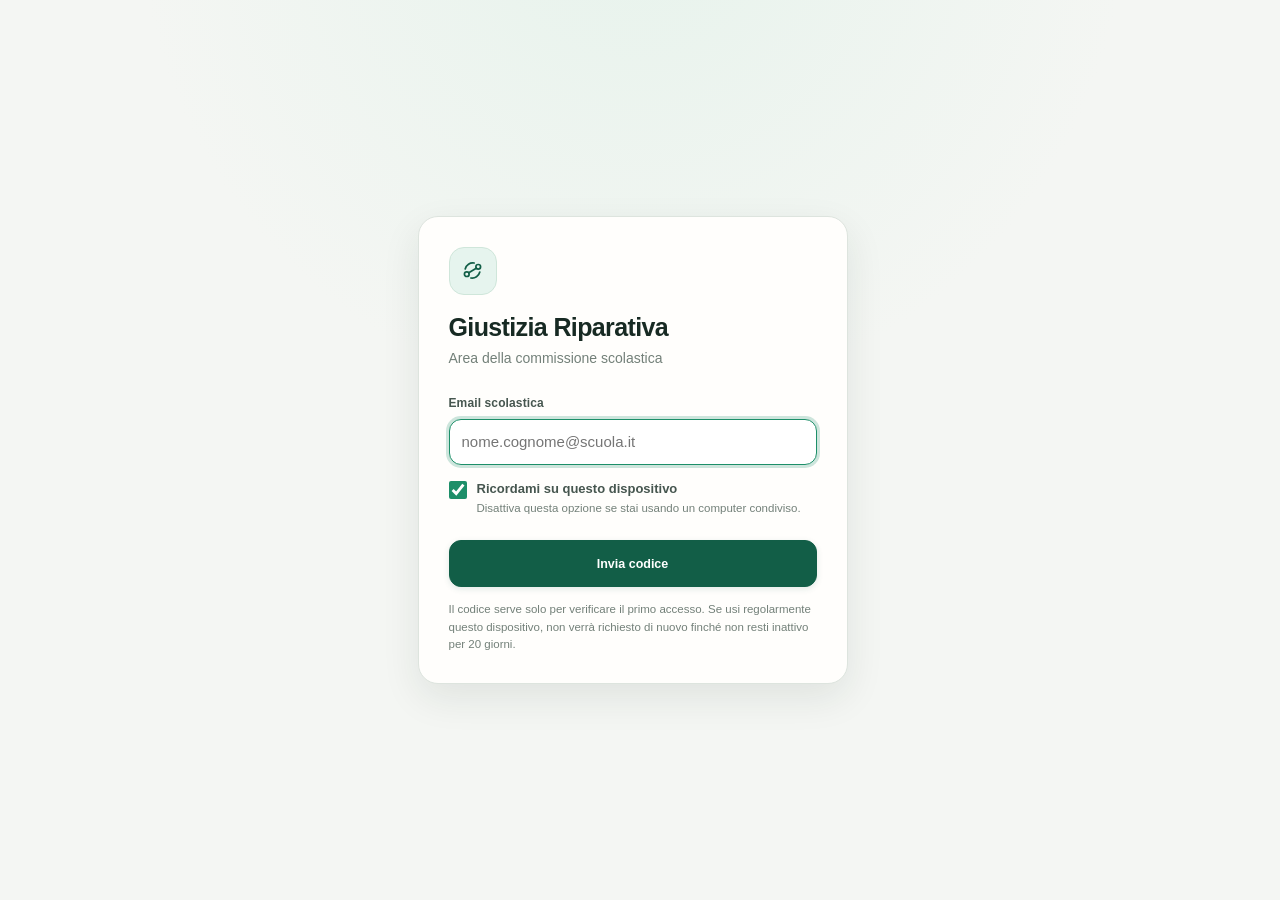
==== commit affa9247: "design update" ====
--- a/index.html
+++ b/index.html
@@ -1,14 +1,15 @@
 <!DOCTYPE html>
 <html lang="it">
 <head>
-  <meta name="app-ui-version" content="37">
+  <meta name="app-ui-version" content="39">
 <meta charset="UTF-8">
 <meta name="viewport" content="width=device-width,initial-scale=1,viewport-fit=cover">
 <meta name="referrer" content="no-referrer">
-<meta name="theme-color" content="#f6f7f4">
+<meta name="theme-color" content="#F4F6F3">
 <title>Giustizia Riparativa</title>
-<link rel="stylesheet" href="style.css?v=37">
-<link rel="manifest" href="manifest.webmanifest?v=37">
+<link rel="stylesheet" href="tokens.css?v=39">
+<link rel="stylesheet" href="style.css?v=39">
+<link rel="manifest" href="manifest.webmanifest?v=39">
 <link rel="icon" href="icons/favicon-bilancia-v2.png" type="image/png">
 <link rel="apple-touch-icon" href="icons/apple-touch-bilancia-v2.png">
 <meta name="apple-mobile-web-app-capable" content="yes">
@@ -220,5 +221,5 @@
 
 <div class="update-banner" id="update-banner" hidden role="status" aria-live="polite"><span>È disponibile una nuova versione.</span><button type="button" id="update-now">Aggiorna</button></div>
 <div id="toast" class="toast" role="status" aria-live="polite" aria-atomic="true"></div>
-<script src="app.js?v=37"></script></body>
+<script src="app.js?v=39"></script></body>
 </html>
--- a/tokens.css
+++ b/tokens.css
@@ -0,0 +1,88 @@
+:root{
+  color-scheme:light;
+
+  /* Identità */
+  --gr-bg:#F4F6F3;
+  --gr-surface:#FFFEFC;
+  --gr-surface-raised:#FFFFFF;
+  --gr-surface-muted:#EEF2EE;
+  --gr-surface-soft:#F8FAF7;
+  --gr-ink:#172A23;
+  --gr-ink-2:#46564F;
+  --gr-muted:#738079;
+  --gr-faint:#939C97;
+  --gr-border:#DDE4DE;
+  --gr-border-strong:#C9D4CC;
+
+  /* Accento e semantica */
+  --gr-primary:#1D8F69;
+  --gr-primary-hover:#167657;
+  --gr-primary-strong:#125E47;
+  --gr-primary-soft:#E6F4EE;
+  --gr-primary-ring:rgba(29,143,105,.22);
+
+  --gr-new:#B53632;
+  --gr-new-soft:#FBECEA;
+  --gr-new-border:#E9B6B1;
+  --gr-progress:#8B6200;
+  --gr-progress-soft:#FFF1BC;
+  --gr-progress-border:#E3C35E;
+  --gr-closed:#17745A;
+  --gr-closed-soft:#E3F3EC;
+  --gr-closed-border:#A9D7C5;
+
+  --gr-students:#2769A8;
+  --gr-students-soft:#EAF2FB;
+  --gr-adults:#72547B;
+  --gr-adults-soft:#F2EBF4;
+  --gr-both:#28756B;
+  --gr-both-soft:#E8F3F0;
+
+  --gr-danger:#B8322E;
+  --gr-danger-hover:#982A27;
+  --gr-danger-soft:#FCEBE9;
+  --gr-warning:#93630A;
+  --gr-warning-soft:#FFF4D8;
+  --gr-success:#16795A;
+  --gr-success-soft:#E4F4EC;
+  --gr-info:#296C9E;
+  --gr-info-soft:#EAF3FA;
+
+  /* Tipografia */
+  --gr-font:-apple-system,BlinkMacSystemFont,"Segoe UI",Roboto,Helvetica,Arial,sans-serif;
+  --gr-text-xs:.75rem;
+  --gr-text-sm:.8125rem;
+  --gr-text-md:.9375rem;
+  --gr-text-lg:1.0625rem;
+  --gr-text-xl:1.25rem;
+  --gr-text-2xl:1.625rem;
+  --gr-leading-tight:1.22;
+  --gr-leading:1.5;
+
+  /* Ritmo 4/8 px */
+  --gr-space-1:4px;
+  --gr-space-2:8px;
+  --gr-space-3:12px;
+  --gr-space-4:16px;
+  --gr-space-5:20px;
+  --gr-space-6:24px;
+  --gr-space-8:32px;
+  --gr-space-10:40px;
+
+  /* Forme */
+  --gr-radius-sm:8px;
+  --gr-radius-md:12px;
+  --gr-radius-lg:16px;
+  --gr-radius-xl:20px;
+  --gr-radius-pill:999px;
+
+  /* Elevazione sobria */
+  --gr-shadow-xs:0 1px 2px rgba(23,42,35,.035);
+  --gr-shadow-sm:0 4px 14px rgba(23,42,35,.045);
+  --gr-shadow-md:0 14px 38px rgba(23,42,35,.09);
+  --gr-shadow-modal:0 24px 70px rgba(18,34,28,.18);
+
+  --gr-container:1080px;
+  --gr-control:42px;
+  --gr-transition:180ms cubic-bezier(.2,.72,.28,1);
+}
--- a/style.css
+++ b/style.css
@@ -1,1290 +1,258 @@
-:root{
-  --bg:#f6f7f4;--surface:#fff;--surface-soft:#f9faf7;--text:#1a1d1a;--muted:#5f655f;--subtle:#6b706a;
-  --line:#e1e4de;--line-strong:#d5d9d2;--green:#1d8f6b;--green-dark:#146b52;--green-soft:#eaf7f2;
-  --red:#b5473e;--red-soft:#fff1ef;--amber:#8a6413;--amber-soft:#fff7df;--blue:#315f9a;--blue-soft:#edf4ff;
-  --shadow:0 10px 28px rgba(30,38,32,.06);--radius:16px;--radius-sm:11px;--focus:0 0 0 3px rgba(29,143,107,.18);
+/* Giustizia Riparativa v39 — sistema visivo consolidato
+   Ispirato alla logica design-token di OpenDesign, adattato al progetto. */
+
+*{box-sizing:border-box}
+html{min-height:100%;background:var(--gr-bg);-webkit-text-size-adjust:100%;scrollbar-gutter:stable}
+body{min-height:100vh;margin:0;background:var(--gr-bg);color:var(--gr-ink);font-family:var(--gr-font);font-size:var(--gr-text-md);line-height:var(--gr-leading);font-weight:400;-webkit-font-smoothing:antialiased;text-rendering:optimizeLegibility}
+button,input,select,textarea{font:inherit;color:inherit}
+button{border:0}
+a{color:var(--gr-primary-strong);text-underline-offset:3px}
+[hidden]{display:none!important}
+::selection{background:#CDE9DE;color:var(--gr-ink)}
+
+.icon{width:18px;height:18px;display:inline-block;vertical-align:-.18em;fill:none;stroke:currentColor;stroke-width:1.75;stroke-linecap:round;stroke-linejoin:round;flex:0 0 auto}
+.icon-sm{width:15px;height:15px}.icon-lg{width:24px;height:24px}
+
+button,a,input,select,textarea{outline:none}
+:where(button,a,input,select,textarea):focus-visible{box-shadow:0 0 0 3px var(--gr-primary-ring);border-color:var(--gr-primary)!important}
+button:disabled,input:disabled,select:disabled,textarea:disabled{opacity:.55;cursor:not-allowed}
+
+/* Accesso */
+#login-screen{display:none;min-height:100dvh;padding:28px 18px;place-items:center;background:radial-gradient(circle at 50% -10%,#E7F3EC 0,rgba(231,243,236,0) 42%),var(--gr-bg)}
+#login-screen.visible{display:grid}
+.login-card{width:min(100%,430px);padding:30px;background:var(--gr-surface);border:1px solid var(--gr-border);border-radius:var(--gr-radius-xl);box-shadow:var(--gr-shadow-md)}
+.brand-mark{width:48px;height:48px;display:grid;place-items:center;margin-bottom:18px;border-radius:15px;background:var(--gr-primary-soft);color:var(--gr-primary-strong);border:1px solid #CFE6DA}
+.brand-mark .icon{width:25px;height:25px;stroke-width:1.65}
+.login-card h1{margin:0;font-size:25px;line-height:1.16;letter-spacing:-.025em;font-weight:650}
+.login-card .sub{margin:6px 0 25px;color:var(--gr-muted);font-size:14px}
+.login-label,.modal label,.member-editor-fields label{display:block;margin:15px 0 7px;color:var(--gr-ink-2);font-size:12px;font-weight:600;letter-spacing:.01em}
+.login-input,.modal input,.modal select,.modal textarea,.member-editor-fields input,.member-editor-fields select{width:100%;min-height:46px;padding:10px 12px;border:1px solid var(--gr-border-strong);border-radius:var(--gr-radius-md);background:#fff;box-shadow:inset 0 1px 1px rgba(23,42,35,.025);transition:border-color var(--gr-transition),box-shadow var(--gr-transition),background var(--gr-transition)}
+.login-input:hover,.modal input:hover,.modal select:hover,.modal textarea:hover,.member-editor-fields input:hover,.member-editor-fields select:hover{border-color:#B5C4B9}
+.login-input:focus,.modal input:focus,.modal select:focus,.modal textarea:focus,.member-editor-fields input:focus,.member-editor-fields select:focus{border-color:var(--gr-primary);box-shadow:0 0 0 3px var(--gr-primary-ring)}
+.code-input{text-align:center;font-size:24px;font-weight:600;letter-spacing:.24em;font-variant-numeric:tabular-nums}
+.remember-row{display:flex;align-items:flex-start;gap:10px;margin:14px 0 18px;color:var(--gr-ink-2);cursor:pointer}
+.remember-row input{width:18px;height:18px;margin:2px 0 0;accent-color:var(--gr-primary)}
+.remember-row strong{display:block;font-size:13px;font-weight:600}.remember-row small{display:block;margin-top:2px;color:var(--gr-muted);font-size:11.5px;line-height:1.4}
+.login-security-note{margin:14px 0 0;color:var(--gr-muted);font-size:11.5px;line-height:1.5}
+.code-sent-text{margin:0 0 18px;color:var(--gr-ink-2);font-size:13px}.code-sent-text strong{font-weight:600;color:var(--gr-ink)}
+.login-error,.form-error{display:none;margin:9px 0 0;color:var(--gr-danger);font-size:12px;font-weight:500}.login-error:not(:empty),.form-error.visible{display:block}
+.login-secondary-actions{display:flex;justify-content:center;gap:18px;margin-top:14px;flex-wrap:wrap}
+.text-btn{padding:4px;background:transparent;color:var(--gr-primary-strong);font-size:12.5px;font-weight:550;cursor:pointer}
+.text-btn:hover{text-decoration:underline;text-underline-offset:3px}
+
+/* Shell */
+#main-screen{display:none}
+.container{width:min(calc(100% - 40px),var(--gr-container));margin:0 auto;padding:26px 0 42px}
+.header{display:flex;align-items:center;justify-content:space-between;gap:20px;padding:3px 2px 18px;border-bottom:1px solid var(--gr-border)}
+.header-title{display:flex;align-items:center;gap:12px;min-width:0}
+.header-logo{width:39px;height:39px;display:grid;place-items:center;flex:0 0 auto;border-radius:12px;background:var(--gr-primary-soft);border:1px solid #CCE5D9;color:var(--gr-primary-strong)}
+.header-logo .icon{width:21px;height:21px;stroke-width:1.65}
+.header h1{display:flex;align-items:center;gap:8px;flex-wrap:wrap;margin:0;font-size:17px;line-height:1.2;font-weight:650;letter-spacing:-.015em}
+.header-sub{margin:3px 0 0;color:var(--gr-muted);font-size:12.5px}
+.coord-tag{display:inline-flex;align-items:center;min-height:22px;padding:3px 8px;border-radius:var(--gr-radius-pill);background:var(--gr-progress-soft);border:1px solid var(--gr-progress-border);color:#6E5000;font-size:10px;font-weight:600;letter-spacing:.015em}
+.header-actions{display:flex;align-items:center;gap:8px}.mobile-account{display:none}
+
+/* Pulsanti */
+.btn-small,.btn-primary,.btn-danger,.login-btn,.btn-yes,.btn-no,.mobile-icon-action,.notice-icon-btn,.past-toggle{display:inline-flex;align-items:center;justify-content:center;gap:7px;min-height:var(--gr-control);padding:9px 13px;border:1px solid var(--gr-border);border-radius:var(--gr-radius-md);background:var(--gr-surface-raised);color:var(--gr-ink-2);font-size:12.5px;font-weight:550;line-height:1;cursor:pointer;transition:background var(--gr-transition),border-color var(--gr-transition),color var(--gr-transition),box-shadow var(--gr-transition),transform var(--gr-transition)}
+.btn-small:hover,.mobile-icon-action:hover{background:var(--gr-surface-soft);border-color:var(--gr-border-strong);color:var(--gr-ink)}
+.btn-primary,.login-btn{background:var(--gr-primary-strong);border-color:var(--gr-primary-strong);color:#fff;font-weight:600;box-shadow:0 2px 6px rgba(18,94,71,.12)}
+.btn-primary:hover,.login-btn:hover{background:var(--gr-primary-hover);border-color:var(--gr-primary-hover)}
+.login-btn{width:100%;margin-top:6px;min-height:47px}
+.btn-danger{background:var(--gr-danger-soft);border-color:#F0C6C2;color:var(--gr-danger)}
+.btn-danger:hover{background:#F9DDD9;border-color:#E7A8A2;color:var(--gr-danger-hover)}
+.btn-yes,.btn-no{min-height:40px;padding:8px 13px;background:#fff;font-size:12px}
+.btn-yes:hover{border-color:#A8D9C6;background:#F3FAF7}.btn-no:hover{border-color:#E6B4B0;background:#FFF7F6}
+.btn-yes.active{background:var(--gr-success-soft);border-color:#9DD4BF;color:var(--gr-success);font-weight:600}.btn-no.active{background:var(--gr-danger-soft);border-color:#E9B6B1;color:var(--gr-danger);font-weight:600}
+
+/* Stato rete */
+.network-banner,.demo-note{display:none;margin:14px 0 0;padding:10px 13px;border-radius:var(--gr-radius-md);font-size:12px;font-weight:500;border:1px solid}
+.network-banner.visible{display:block;background:var(--gr-warning-soft);border-color:#EBD3A0;color:#75500A}
+.demo-note.visible{display:block;background:var(--gr-info-soft);border-color:#C6DDEB;color:#285C7F}
+
+/* Navigazione principale */
+.nav-shell{padding:14px 0 18px}
+.nav-wrap{position:relative;display:grid;grid-template-columns:repeat(3,minmax(0,1fr));width:min(100%,520px);padding:4px;border:1px solid var(--gr-border);border-radius:14px;background:#EAEEEA;box-shadow:inset 0 1px 1px rgba(23,42,35,.025)}
+.nav-indicator{position:absolute;z-index:0;top:4px;bottom:4px;left:0;border-radius:10px;background:var(--gr-surface-raised);box-shadow:var(--gr-shadow-xs),0 1px 5px rgba(23,42,35,.05);transition:transform .25s cubic-bezier(.2,.72,.28,1),width .25s cubic-bezier(.2,.72,.28,1);pointer-events:none}
+.nav-indicator.no-transition{transition:none!important}
+.nav-wrap button{position:relative;z-index:1;display:flex;align-items:center;justify-content:center;gap:7px;min-height:39px;padding:8px 16px;border-radius:10px;background:transparent;color:#64716B;font-size:12.5px;font-weight:550;cursor:pointer;white-space:nowrap;transition:color var(--gr-transition)}
+.nav-wrap button:hover{color:var(--gr-ink)}.nav-wrap button.active{color:var(--gr-primary-strong);font-weight:600}
+.nav-wrap .icon{width:16px;height:16px}
+.nav-badge{min-width:18px;height:18px;padding:0 5px;display:inline-flex;align-items:center;justify-content:center;border-radius:var(--gr-radius-pill);background:var(--gr-danger);color:#fff;font-size:9.5px;font-weight:700;box-shadow:0 0 0 2px #fff}
+
+/* Pagine */
+.page{display:none;min-width:0}.page.active{display:block}
+.page-viewport{position:relative;min-width:0}.page-track{min-width:0}
+.divider{display:flex;align-items:flex-end;justify-content:space-between;gap:16px;margin:2px 0 15px}
+.section-label{margin:0;color:var(--gr-ink);font-size:18px;line-height:1.25;font-weight:650;letter-spacing:-.015em}
+.section-subtle{margin:4px 0 0;color:var(--gr-muted);font-size:12.5px}
+.refresh-row{display:flex;align-items:center;justify-content:flex-end;gap:12px;margin-top:14px;padding:0 2px}
+.updated-at{margin-right:auto;color:var(--gr-faint);font-size:11px;font-variant-numeric:tabular-nums}
+
+/* Filtri segnalazioni */
+.stats{display:grid;grid-template-columns:repeat(4,minmax(0,1fr));gap:10px;margin-bottom:15px}
+.stat{position:relative;display:grid;grid-template-columns:1fr auto;grid-template-areas:"label value";align-items:center;gap:10px;min-height:68px;padding:13px 15px;border:1px solid var(--gr-border);border-radius:var(--gr-radius-lg);background:var(--gr-surface);text-align:left;cursor:pointer;overflow:hidden;transition:background var(--gr-transition),border-color var(--gr-transition),box-shadow var(--gr-transition),transform var(--gr-transition)}
+.stat::before{content:"";position:absolute;left:0;top:12px;bottom:12px;width:3px;border-radius:0 3px 3px 0;background:#9AA49E;opacity:.55}
+.stat:hover{border-color:var(--gr-border-strong);box-shadow:var(--gr-shadow-sm);transform:translateY(-1px)}
+.stat-label{grid-area:label;color:var(--gr-muted);font-size:12px;font-weight:550}.stat-value{grid-area:value;color:var(--gr-ink);font-size:23px;line-height:1;font-weight:650;letter-spacing:-.03em;font-variant-numeric:tabular-nums}
+.stat-open::before{background:var(--gr-new);opacity:1}.stat-progress::before{background:#D4A20A;opacity:1}.stat-closed::before{background:var(--gr-closed);opacity:1}
+.stat-open .stat-value{color:var(--gr-new)}.stat-progress .stat-value{color:var(--gr-progress)}.stat-closed .stat-value{color:var(--gr-closed)}
+.stat.active{border-color:#AFC4B7;background:#F9FBF9;box-shadow:0 0 0 1px rgba(29,143,105,.04)}
+.stat-all.active{background:var(--gr-primary-soft);border-color:#ADD4C3}.stat-open.active{background:var(--gr-new-soft);border-color:var(--gr-new-border)}.stat-progress.active{background:var(--gr-progress-soft);border-color:var(--gr-progress-border)}.stat-closed.active{background:var(--gr-closed-soft);border-color:var(--gr-closed-border)}
+.card,.table-card{background:transparent;border:0;box-shadow:none}.table-card{overflow:visible}
+
+/* Badge */
+.badge,.chip,.tag-oggi,.tag-passato,.you-badge,.notice-new-badge{display:inline-flex;align-items:center;justify-content:center;width:max-content;max-width:100%;min-height:24px;padding:4px 9px;border-radius:var(--gr-radius-pill);border:1px solid transparent;font-size:10.5px;line-height:1.1;font-weight:600;white-space:nowrap}
+.badge-studenti{background:var(--gr-students-soft);border-color:#C7DBEF;color:var(--gr-students)}
+.badge-adulti{background:var(--gr-adults-soft);border-color:#DBCDE0;color:#64466E}
+.badge-entrambi{background:var(--gr-both-soft);border-color:#C7E0DA;color:#23685F}
+.badge-neutral{background:#EFF2EF;border-color:#DDE3DE;color:#5D6862}
+.badge-aperta{background:var(--gr-new-soft);border-color:var(--gr-new-border);color:var(--gr-new)}
+.badge-gestione{background:var(--gr-progress-soft);border-color:var(--gr-progress-border);color:var(--gr-progress)}
+.badge-chiusa{background:var(--gr-closed-soft);border-color:var(--gr-closed-border);color:var(--gr-closed)}
+
+/* Segnalazioni desktop — stessa grammatica delle card mobile */
+.seg-desktop-list{display:grid;gap:10px}.seg-mobile-list{display:none}
+.seg-desktop-card{position:relative;display:grid;grid-template-columns:86px minmax(0,1fr);grid-template-areas:"date main" "date actions";min-height:110px;overflow:hidden;border:1px solid var(--gr-border);border-radius:var(--gr-radius-lg);background:var(--gr-surface);box-shadow:var(--gr-shadow-xs);transition:border-color var(--gr-transition),box-shadow var(--gr-transition),transform var(--gr-transition)}
+.seg-desktop-card::before,.seg-mobile-card::before{content:"";position:absolute;left:0;top:0;bottom:0;width:4px;background:#9EA8A2}
+.seg-desktop-card.state-aperta::before,.seg-mobile-card.state-aperta::before{background:var(--gr-new)}
+.seg-desktop-card.state-gestione::before,.seg-mobile-card.state-gestione::before{background:#D2A000}
+.seg-desktop-card.state-chiusa::before,.seg-mobile-card.state-chiusa::before{background:var(--gr-closed)}
+.seg-desktop-card:hover{border-color:#CBD7CE;box-shadow:var(--gr-shadow-sm);transform:translateY(-1px)}
+.seg-desktop-date-stack{grid-area:date;display:flex;flex-direction:column;align-items:center;justify-content:center;gap:3px;padding:15px 10px 15px 14px;border-right:1px solid #E9EDEA;background:#F8FAF7;text-align:center;font-variant-numeric:tabular-nums}
+.seg-desktop-date-day,.seg-mobile-date-day{color:var(--gr-ink);font-size:29px;line-height:.95;font-weight:650;letter-spacing:-.04em}
+.seg-desktop-date-month,.seg-mobile-date-month{color:var(--gr-ink-2);font-size:10.5px;font-weight:650;letter-spacing:.07em;text-transform:uppercase}
+.seg-desktop-date-year,.seg-mobile-date-year{color:var(--gr-faint);font-size:10.5px;font-weight:500}
+.seg-desktop-date-fallback,.seg-mobile-date-fallback{color:var(--gr-muted);font-size:11px}
+.seg-desktop-main{grid-area:main;display:flex;align-items:center;justify-content:space-between;gap:16px;min-width:0;padding:14px 18px 10px}
+.seg-desktop-mainline{display:flex;align-items:center;gap:10px;min-width:0;flex-wrap:wrap}
+.seg-desktop-contact{min-width:0;max-width:100%;color:var(--gr-ink-2);font-size:12.5px;overflow:hidden;text-overflow:ellipsis;white-space:nowrap}
+.seg-desktop-contact-label{margin-right:6px;color:var(--gr-faint);font-size:10px;font-weight:600;text-transform:uppercase;letter-spacing:.055em}
+.seg-desktop-status{display:flex;align-items:center}
+.stato-sel{min-height:34px;padding:6px 30px 6px 10px;border:1px solid var(--gr-border-strong);border-radius:10px;background-color:#fff;color:var(--gr-ink-2);font-size:11.5px;font-weight:600;cursor:pointer}
+.state-select-aperta{background-color:var(--gr-new-soft);border-color:var(--gr-new-border);color:var(--gr-new)}
+.state-select-gestione{background-color:var(--gr-progress-soft);border-color:var(--gr-progress-border);color:#785500}
+.state-select-chiusa{background-color:var(--gr-closed-soft);border-color:var(--gr-closed-border);color:var(--gr-closed)}
+.seg-desktop-actions{grid-area:actions;display:flex;flex-direction:row;align-items:center;justify-content:space-between;gap:8px;padding:9px 16px 11px 18px;border-top:1px solid #E9EDEA;background:#FCFDFC;min-width:0}.seg-desktop-action-buttons{margin-left:auto}
+.seg-desktop-actions.member-only{align-items:center;justify-content:center}.seg-desktop-actions.member-only .seg-desktop-action-info{justify-content:center}.seg-desktop-action-info,.seg-desktop-action-buttons{display:flex;align-items:center;gap:7px;flex-wrap:wrap;min-width:0}
+.seg-response-link,.seg-meeting-state,.seg-quick-meeting,.seg-delete-action{min-height:34px;display:inline-flex;align-items:center;justify-content:center;gap:6px;padding:7px 9px;border-radius:9px;font-size:11.5px;font-weight:550;text-decoration:none;cursor:pointer}
+.seg-response-link{border:1px solid var(--gr-border);background:#fff;color:var(--gr-primary-strong)}.seg-response-link:hover{border-color:#B9CEC1;background:#F6FAF8}
+.seg-meeting-state{border:1px solid #D7E0DA;background:#F1F5F2;color:#506159}.seg-meeting-state:hover{background:#E9F0EB;color:var(--gr-ink)}
+.seg-quick-meeting{border:1px solid #B8D9CA;background:var(--gr-primary-soft);color:var(--gr-primary-strong)}.seg-quick-meeting:hover{background:#D9EEE5}
+.seg-delete-action{border:1px solid transparent;background:transparent;color:#9C5A56}.seg-delete-action:hover{background:var(--gr-danger-soft);color:var(--gr-danger)}
+.seg-trash-corner{position:absolute;z-index:2;top:9px;right:9px;width:34px;height:34px;display:grid;place-items:center;border:1px solid transparent;border-radius:10px;background:transparent;color:#A25955;cursor:pointer}.seg-trash-corner:hover{background:var(--gr-danger-soft);border-color:#F0CFCC;color:var(--gr-danger)}
+
+/* Segnalazioni mobile */
+.seg-mobile-list{gap:10px}.seg-mobile-card{position:relative;overflow:hidden;border:1px solid var(--gr-border);border-radius:var(--gr-radius-lg);background:var(--gr-surface);box-shadow:var(--gr-shadow-xs)}
+.seg-mobile-row{display:grid;grid-template-columns:72px minmax(0,1fr);min-height:92px}
+.seg-mobile-date-stack{display:flex;flex-direction:column;align-items:center;justify-content:center;gap:3px;padding:12px 8px 12px 12px;border-right:1px solid #E9EDEA;background:#F8FAF7;text-align:center}
+.seg-mobile-maincompact{display:flex;flex-direction:column;justify-content:center;gap:6px;min-width:0;padding:12px 46px 12px 13px}
+.seg-mobile-mainline{display:flex;align-items:center;gap:7px}.seg-mobile-contact{overflow:hidden;text-overflow:ellipsis;white-space:nowrap;color:var(--gr-ink-2);font-size:12px}.seg-mobile-status-wrap{display:flex;align-items:center}
+.seg-mobile-actions-compact{display:flex;align-items:center;justify-content:flex-start;gap:7px;flex-wrap:wrap;padding:9px 11px 10px 14px;border-top:1px solid #E9EDEA;background:#FCFDFC}.seg-mobile-actions-compact.member-only{justify-content:center}
+.seg-response-link-compact{min-height:34px}
+
+/* Incontri */
+.incontri-list-stack{display:grid;gap:12px}.incontri-list-stack.past{margin-top:12px}
+.inc-card{position:relative;overflow:hidden;border:1px solid var(--gr-border);border-radius:var(--gr-radius-lg);background:var(--gr-surface);box-shadow:var(--gr-shadow-xs);transition:border-color var(--gr-transition),box-shadow var(--gr-transition),opacity var(--gr-transition)}
+.inc-card:hover{border-color:#CBD7CE;box-shadow:var(--gr-shadow-sm)}.inc-card.passato{opacity:.72}.inc-card.passato:hover{opacity:.88}.inc-card.open{border-color:#BCD2C5;box-shadow:0 8px 25px rgba(23,42,35,.065)}
+.inc-summary-button,.inc-mobile-summary{width:100%;border:0;background:transparent;color:inherit;text-align:left;cursor:pointer}
+.inc-summary-button{display:grid;grid-template-columns:82px minmax(0,1fr);min-height:94px;padding:0}
+.inc-summary-date{display:flex;flex-direction:column;align-items:center;justify-content:center;gap:4px;padding:12px;border-right:1px solid #E9EDEA;background:#F8FAF7}
+.inc-date-tile{display:flex;flex-direction:column;align-items:center;justify-content:center;gap:3px}.inc-date-month{color:var(--gr-primary-strong);font-size:10.5px;font-weight:650;letter-spacing:.075em}.inc-date-day{color:var(--gr-ink);font-size:30px;line-height:.95;font-weight:650;letter-spacing:-.04em}.inc-summary-year{color:var(--gr-faint);font-size:10.5px;font-weight:500}
+.inc-summary-main{display:flex;flex-direction:column;justify-content:center;gap:9px;min-width:0;padding:14px 17px}.inc-summary-head{display:flex;align-items:flex-start;justify-content:space-between;gap:12px}.inc-summary-title{display:flex;align-items:center;gap:10px;min-width:0;flex-wrap:wrap}.inc-summary-weekday{color:var(--gr-ink-2);font-size:13.5px;font-weight:550;text-transform:lowercase;letter-spacing:-.005em}
+.inc-summary-toggle{display:flex;align-items:center;gap:5px;color:var(--gr-primary-strong);font-size:11.5px;font-weight:600;white-space:nowrap}.inc-toggle-icon{display:inline-flex}.inc-summary-counts,.inc-mobile-counts{display:flex;align-items:center;gap:10px;flex-wrap:wrap;color:var(--gr-muted);font-size:11.5px}.inc-summary-counts .yes,.inc-mobile-counts .yes{color:var(--gr-success)}.inc-summary-counts .no,.inc-mobile-counts .no{color:var(--gr-danger)}.inc-summary-counts .wait,.inc-mobile-counts .wait{color:var(--gr-warning)}
+.inc-quick-response{display:flex;align-items:center;justify-content:space-between;gap:16px;padding:11px 16px;border-top:1px solid #E9EDEA;background:#FBFCFA}.inc-quick-response-copy{display:flex;flex-direction:column;gap:2px}.inc-quick-response-label{color:var(--gr-muted);font-size:10.5px;font-weight:600;letter-spacing:.02em}.inc-response-state{color:var(--gr-ink-2);font-size:11.5px}.inc-response-buttons{display:flex;align-items:center;gap:7px;flex-wrap:wrap}
+.progress-bar{height:6px;overflow:hidden;border-radius:var(--gr-radius-pill);background:#E6EBE7}.progress-bar-multi{display:flex}.progress-seg{height:100%;transition:width .22s ease}.progress-seg.yes{background:#3A9D7B}.progress-seg.no{background:#D6655D}.progress-seg.wait{background:#D6B344}.progress-bar.compact{height:5px}
+.inc-details-shell{max-height:0;overflow:hidden;opacity:0;transition:max-height .34s cubic-bezier(.2,.72,.28,1),opacity .22s ease}.inc-details-shell.open{opacity:1}.inc-details-inner{padding:14px 16px 16px;border-top:1px solid #E7ECE8;background:#FCFDFC}
+.inc-detail-meta{display:flex;align-items:center;gap:7px;flex-wrap:wrap;color:var(--gr-ink-2);font-size:12.5px}.inc-meta-item{display:inline-flex;align-items:center;gap:5px;min-width:0}.inc-meta-item .icon{color:var(--gr-muted)}.inc-meta-item strong{font-weight:600;color:var(--gr-ink)}.inc-meta-separator{color:#B2BBB5}.inc-meta-place{overflow-wrap:anywhere}
+.tag-oggi{background:var(--gr-progress-soft);border-color:var(--gr-progress-border);color:#705000}.tag-passato{background:#EFF1EF;border-color:#DEE3DF;color:#68726C}
+.inc-section{margin-top:12px}.inc-section-surface,.inc-linked{padding:13px 14px;border:1px solid var(--gr-border);border-radius:var(--gr-radius-md);background:#fff}.inc-section-kicker,.inc-linked-label{display:block;color:var(--gr-muted);font-size:10.5px;font-weight:650;letter-spacing:.055em;text-transform:uppercase}
+.inc-linked{display:grid;grid-template-columns:36px minmax(0,1fr);gap:11px;align-items:center}.inc-linked-icon{width:36px;height:36px;display:grid;place-items:center;border-radius:10px;background:var(--gr-primary-soft);color:var(--gr-primary-strong)}.inc-linked-details{display:flex;align-items:center;gap:7px;flex-wrap:wrap;margin-top:5px}.inc-linked-main{padding:3px 7px;border-radius:7px;background:#EEF4F0;color:var(--gr-primary-strong);font-size:11.5px;font-weight:600}.inc-linked-meta{color:var(--gr-ink-2);font-size:11.5px}.inc-linked-compact-note{margin-top:5px;color:var(--gr-muted);font-size:11.5px}
+.inc-summary-top{display:flex;align-items:flex-start;justify-content:space-between;gap:10px;margin-bottom:9px}.progress-label{margin:3px 0 0;color:var(--gr-ink);font-size:12.5px;font-weight:600}.inc-summary-side{color:var(--gr-warning);font-size:11.5px;font-weight:600}.attendance-breakdown{display:flex;align-items:center;gap:10px;flex-wrap:wrap;margin-top:7px;color:var(--gr-muted);font-size:11px}.attendance-breakdown .yes{color:var(--gr-success)}.attendance-breakdown .no{color:var(--gr-danger)}.attendance-breakdown .wait{color:var(--gr-warning)}
+.availability-trigger{width:100%;justify-content:space-between;margin-top:10px;min-height:40px;background:#F7F9F6}.availability-label{display:inline-flex;align-items:center;gap:6px}.availability-count{color:var(--gr-muted);font-size:10.5px;font-weight:500}
+.disp-panel-wrap{max-height:0;overflow:hidden;opacity:0;transition:max-height .27s cubic-bezier(.2,.72,.28,1),opacity .2s ease}.disp-panel-wrap.open{opacity:1}.disp-panel{padding:10px 2px 0}.availability-group{padding:9px 0}.availability-group+.availability-group{border-top:1px solid #EDF0ED}.availability-group-title{display:flex;align-items:center;justify-content:space-between;margin-bottom:5px;color:var(--gr-muted);font-size:10.5px;font-weight:650;text-transform:uppercase;letter-spacing:.045em}.availability-group-count{font-variant-numeric:tabular-nums}.member-row{display:flex;align-items:center;justify-content:space-between;gap:10px;min-height:42px;padding:6px 4px;border-radius:10px}.member-row.me{background:#F3F8F5}.member-info{display:flex;align-items:center;gap:9px;min-width:0}.avatar{width:30px;height:30px;display:grid;place-items:center;flex:0 0 auto;border-radius:10px;font-size:10.5px;font-weight:700}.member-name-row{min-width:0;color:var(--gr-ink-2);font-size:12px;font-weight:500;overflow:hidden;text-overflow:ellipsis;white-space:nowrap}.you-badge{min-height:19px;margin-left:6px;padding:2px 6px;background:var(--gr-primary-soft);color:var(--gr-primary-strong);font-size:9px}.chip-yes{background:var(--gr-success-soft);border-color:#B7DDCE;color:var(--gr-success)}.chip-no{background:var(--gr-danger-soft);border-color:#EBC4C0;color:var(--gr-danger)}.chip-wait{background:var(--gr-warning-soft);border-color:#E9D09A;color:#7A570E}
+.inc-admin-actions{display:flex;justify-content:flex-end;gap:8px;margin-top:13px}
+.past-toggle{width:100%;justify-content:space-between;margin-top:14px;background:transparent;border-style:dashed;color:var(--gr-muted)}.past-toggle:hover{background:#F8FAF7;color:var(--gr-ink-2)}
+
+/* Bacheca */
+.notice-list{display:grid;gap:10px}.notice-card{position:relative;padding:16px 17px;border:1px solid var(--gr-border);border-radius:var(--gr-radius-lg);background:var(--gr-surface);box-shadow:var(--gr-shadow-xs);transition:border-color var(--gr-transition),box-shadow var(--gr-transition),transform var(--gr-transition)}.notice-card:hover{border-color:#CBD7CE;box-shadow:var(--gr-shadow-sm);transform:translateY(-1px)}.notice-card.new{border-color:#B7D9CA;background:linear-gradient(90deg,#F2F9F5 0,#FFFEFC 20%)}.notice-card.new::before{content:"";position:absolute;left:-1px;top:14px;bottom:14px;width:3px;border-radius:0 3px 3px 0;background:var(--gr-primary)}
+.notice-card-head{display:flex;align-items:flex-start;justify-content:space-between;gap:12px}.notice-title-wrap{min-width:0}.notice-title-line{display:flex;align-items:center;gap:8px;flex-wrap:wrap}.notice-title-line h3{margin:0;color:var(--gr-ink);font-size:14px;font-weight:650;letter-spacing:-.005em}.notice-new-badge{min-height:20px;padding:2px 7px;background:var(--gr-primary-soft);border-color:#C8E3D7;color:var(--gr-primary-strong);font-size:9px}.notice-meta{display:flex;align-items:center;gap:5px;flex-wrap:wrap;margin-top:4px;color:var(--gr-faint);font-size:10.5px}.notice-actions{display:flex;align-items:center;gap:5px}.notice-icon-btn{width:34px;min-height:34px;padding:0;border-color:transparent;background:transparent}.notice-icon-btn:hover{background:#F0F4F1}.notice-icon-btn.danger{color:#A35B56}.notice-icon-btn.danger:hover{background:var(--gr-danger-soft);color:var(--gr-danger)}.notice-text{margin-top:12px;color:var(--gr-ink-2);font-size:13px;line-height:1.6;white-space:pre-wrap;overflow-wrap:anywhere}
+.notice-char-count{text-align:right;margin-top:4px;color:var(--gr-faint);font-size:10.5px}
+
+/* Tabelle generiche, per eventuali viste future */
+table{width:100%;border-collapse:separate;border-spacing:0;font-size:12.5px}th{padding:9px 12px;border-bottom:1px solid var(--gr-border);color:var(--gr-muted);font-size:10.5px;font-weight:650;text-align:left;letter-spacing:.04em;text-transform:uppercase}td{padding:11px 12px;border-bottom:1px solid #EDF0ED;color:var(--gr-ink-2)}tbody tr:hover td{background:#F9FBF9}
+
+/* Loading / vuoti */
+.loading-state,.empty-state{min-height:150px;display:flex;flex-direction:column;align-items:center;justify-content:center;text-align:center;color:var(--gr-muted)}.loading-state{gap:10px;font-size:12px}.spinner{width:24px;height:24px;border:2px solid #D6E0D9;border-top-color:var(--gr-primary);border-radius:50%;animation:grSpin .75s linear infinite}@keyframes grSpin{to{transform:rotate(360deg)}}
+.empty-state{padding:30px 18px;border:1px dashed var(--gr-border-strong);border-radius:var(--gr-radius-lg);background:rgba(255,254,252,.55)}.empty-icon{width:44px;height:44px;display:grid;place-items:center;margin-bottom:10px;border-radius:14px;background:var(--gr-surface-muted);color:var(--gr-muted)}.empty-title{color:var(--gr-ink);font-size:13px;font-weight:650}.empty-sub{max-width:390px;margin-top:4px;color:var(--gr-muted);font-size:11.5px;line-height:1.5}
+
+/* Modali */
+.modal-bg,.confirm-bg{position:fixed;z-index:1000;inset:0;display:flex!important;align-items:center;justify-content:center;padding:22px;background:rgba(18,30,25,.32);backdrop-filter:blur(7px);-webkit-backdrop-filter:blur(7px);opacity:0;visibility:hidden;pointer-events:none;transition:opacity .2s ease,visibility .2s ease}
+.modal-bg.open,.confirm-bg.open{opacity:1;visibility:visible;pointer-events:auto}
+.modal,.confirm-box{width:min(100%,520px);max-height:min(86dvh,760px);overflow:auto;padding:22px;border:1px solid rgba(201,212,204,.9);border-radius:var(--gr-radius-xl);background:var(--gr-surface-raised);box-shadow:var(--gr-shadow-modal);opacity:0;transform:translateY(10px) scale(.992);transition:opacity .2s ease,transform .24s cubic-bezier(.2,.72,.28,1)}
+.modal-bg.open .modal,.confirm-bg.open .confirm-box{opacity:1;transform:translateY(0) scale(1)}
+.modal h3,.confirm-box h4{margin:0 0 15px;color:var(--gr-ink);font-size:18px;font-weight:650;letter-spacing:-.015em}.confirm-box h4{font-size:16px}.confirm-box p{margin:0;color:var(--gr-ink-2);font-size:13px;line-height:1.55}.modal textarea{min-height:132px;resize:vertical;line-height:1.5}.hint,.members-note{margin:7px 0 0;color:var(--gr-muted);font-size:11.5px;line-height:1.5}.modal-btns,.confirm-btns{display:flex;justify-content:flex-end;gap:8px;margin-top:19px}.confirm-box{width:min(100%,430px)}
+body.dialog-scroll-locked{position:fixed;left:0;right:0;width:100%;overflow:hidden}
+.sheet-grabber{display:none}
+
+/* Gestione membri */
+.members-modal{width:min(100%,720px)}.members-editor{display:grid;gap:10px;margin-top:15px}.members-loading,.members-load-failed{min-height:160px;display:flex;flex-direction:column;align-items:center;justify-content:center;gap:8px;color:var(--gr-muted);text-align:center;font-size:12px}.members-load-failed strong{color:var(--gr-ink);font-size:13px}.member-editor-card{padding:13px;border:1px solid var(--gr-border);border-radius:var(--gr-radius-md);background:#fff}.member-editor-card.inactive{background:#F5F6F5;opacity:.76}.member-editor-head{display:flex;align-items:center;justify-content:space-between;gap:12px}.member-editor-title{color:var(--gr-ink);font-size:12.5px;font-weight:600}.member-editor-status{margin-top:2px;color:var(--gr-muted);font-size:10.5px}.member-editor-action{flex:0 0 auto}.member-editor-fields{display:grid;grid-template-columns:1fr 1.35fr .8fr;gap:10px;margin-top:10px}.member-editor-fields label{margin:0}.member-editor-fields input,.member-editor-fields select{min-height:40px;margin-top:5px;font-size:12px}.members-add-row{margin-top:12px}
+
+/* Feedback */
+.toast{position:fixed;z-index:1200;left:50%;bottom:24px;max-width:min(90vw,440px);padding:11px 14px;border:1px solid #B8D9CA;border-radius:var(--gr-radius-md);background:#183B2F;color:#fff;box-shadow:var(--gr-shadow-md);font-size:12.5px;font-weight:550;opacity:0;transform:translate(-50%,12px);pointer-events:none;transition:opacity .18s ease,transform .22s cubic-bezier(.2,.72,.28,1)}.toast.visible{opacity:1;transform:translate(-50%,0)}.toast.error{background:#6E2623;border-color:#9B4C47}
+.update-banner{position:fixed;z-index:1150;right:18px;bottom:18px;display:flex;align-items:center;gap:10px;padding:10px 11px 10px 13px;border:1px solid #C7D8CD;border-radius:var(--gr-radius-md);background:#fff;color:var(--gr-ink-2);box-shadow:var(--gr-shadow-md);font-size:11.5px}.update-banner button{min-height:31px;padding:6px 9px;border-radius:8px;background:var(--gr-primary-strong);color:#fff;font-size:11px;font-weight:600;cursor:pointer}
+
+/* Arrivo da segnalazione a incontro */
+.inc-card.linked-arrival{animation:linkedArrival .9s ease}@keyframes linkedArrival{0%,100%{box-shadow:var(--gr-shadow-xs)}35%{box-shadow:0 0 0 4px var(--gr-primary-ring),var(--gr-shadow-md)}}
+
+/* Tablet */
+@media(max-width:920px) and (min-width:701px){
+  .container{width:min(calc(100% - 28px),880px)}
+  .seg-desktop-card{grid-template-columns:82px minmax(0,1fr)}
+  .seg-desktop-main{padding-left:15px;padding-right:15px}
+  .seg-desktop-actions{padding-left:15px;padding-right:15px}
+  .member-editor-fields{grid-template-columns:1fr 1fr}.member-editor-fields label:last-child{grid-column:1/-1}
 }
-*{box-sizing:border-box;margin:0;padding:0}
-html{color-scheme:light;scroll-behavior:smooth}
-body{min-height:100vh;background:var(--bg);color:var(--text);font-family:-apple-system,BlinkMacSystemFont,"Segoe UI",Roboto,Helvetica,Arial,sans-serif;-webkit-font-smoothing:antialiased;text-rendering:optimizeLegibility}
-button,input,select{font:inherit}
-button{color:inherit}
-a{color:#235d99;text-decoration:none;font-weight:650}a:hover{text-decoration:underline}
-button:focus-visible,input:focus-visible,select:focus-visible,a:focus-visible{outline:none;box-shadow:var(--focus)}
-button:disabled{opacity:.58;cursor:not-allowed;transform:none!important}
-.container{width:min(100% - 32px,840px);margin:0 auto;padding:26px 0 42px}
-.icon{width:18px;height:18px;display:inline-block;vertical-align:-3px;fill:none;stroke:currentColor;stroke-width:1.8;stroke-linecap:round;stroke-linejoin:round;flex:0 0 auto}
-.icon-sm{width:15px;height:15px}.icon-lg{width:25px;height:25px}.inline-icon-label{display:inline-flex;align-items:center;gap:8px}
-
-/* Accesso */
-#login-screen{position:fixed;inset:0;z-index:80;display:none;align-items:center;justify-content:center;padding:20px;background:var(--bg);overflow:auto}
-#login-screen.visible{display:flex}
-.login-card{width:min(100%,450px);background:var(--surface);border:1px solid var(--line);border-radius:20px;padding:28px;box-shadow:var(--shadow)}
-.brand-mark{width:42px;height:42px;border-radius:13px;background:var(--green-soft);color:var(--green-dark);display:grid;place-items:center;margin-bottom:16px}
-.brand-mark .icon{width:24px;height:24px}
-.login-card h1{font-size:21px;line-height:1.2;letter-spacing:-.025em}.login-card .sub{margin-top:6px;color:var(--muted);font-size:14px;line-height:1.5}
-.login-label{display:block;margin:24px 0 9px;font-size:12px;font-weight:750;color:var(--muted);letter-spacing:.035em;text-transform:uppercase}
-.member-picker{display:grid;grid-template-columns:1fr 1fr;gap:8px;max-height:320px;overflow:auto;padding:2px}
-.login-member{min-height:48px;border:1px solid var(--line);border-radius:11px;background:#fff;text-align:left;padding:10px 12px;cursor:pointer;transition:.15s ease}
-.login-member:hover{background:var(--surface-soft);border-color:var(--line-strong)}.login-member.selected{background:var(--green-soft);border-color:#7ac6ad;color:var(--green-dark)}
-.member-name{display:block;font-size:14px;font-weight:680;letter-spacing:-.01em}.member-role{display:block;margin-top:2px;font-size:11px;font-weight:700;color:var(--amber)}
-.login-error{display:none;margin-top:10px;padding:9px 10px;border-radius:9px;background:var(--red-soft);color:var(--red);font-size:13px}
-.login-btn{width:100%;min-height:46px;margin-top:16px;border:0;border-radius:11px;background:var(--green-dark);color:#fff;font-weight:720;cursor:pointer;transition:.15s ease}.login-btn:hover{background:#105c46}
-
-/* Intestazione e navigazione */
-#main-screen{display:none}.header{display:flex;align-items:center;justify-content:space-between;gap:14px;padding-bottom:18px}
-.header-title{display:flex;align-items:center;gap:10px;min-width:0}.header-logo{width:34px;height:34px;border-radius:10px;background:var(--green-soft);color:var(--green-dark);display:grid;place-items:center}.header-logo .icon{width:20px;height:20px}
-.header h1{font-size:17px;letter-spacing:-.02em;line-height:1.25}.header-sub{margin-top:3px;color:var(--muted);font-size:13px}.coord-tag{display:inline-flex;margin-left:6px;padding:3px 7px;border-radius:999px;background:var(--amber-soft);color:var(--amber);font-size:10px;font-weight:750;vertical-align:2px}
-.header-actions{display:flex;align-items:center;gap:7px}.mobile-account{display:none;position:relative}.mobile-menu-trigger{width:44px;height:44px;display:grid;place-items:center;border:1px solid var(--line);border-radius:12px;background:#fff;cursor:pointer}
-.mobile-account-menu{display:none;position:absolute;right:0;top:calc(100% + 8px);z-index:45;min-width:200px;padding:6px;background:#fff;border:1px solid var(--line);border-radius:13px;box-shadow:0 14px 34px rgba(0,0,0,.11)}.mobile-account-menu.open{display:block}
-.mobile-account-menu button{width:100%;min-height:44px;padding:9px 10px;display:flex;align-items:center;gap:9px;border:0;border-radius:9px;background:transparent;text-align:left;cursor:pointer}.mobile-account-menu button:hover{background:var(--surface-soft)}
-.nav-shell{position:sticky;top:0;z-index:25;padding:8px 0 12px;background:linear-gradient(var(--bg) 75%,rgba(246,247,244,0));margin-bottom:10px}
-.nav-wrap{display:inline-grid;grid-template-columns:1fr 1fr;padding:4px;border:1px solid var(--line);border-radius:13px;background:#fff;box-shadow:0 2px 10px rgba(0,0,0,.025)}
-.nav-wrap button{min-height:40px;padding:8px 17px;border:0;border-radius:9px;background:transparent;color:var(--muted);font-size:13.5px;font-weight:680;display:flex;align-items:center;justify-content:center;gap:8px;cursor:pointer;transition:.15s ease}
-.nav-wrap button.active{background:var(--green-soft);color:var(--green-dark)}
-.page{display:none}.page.active{display:block;animation:fadeIn .16s ease}@keyframes fadeIn{from{opacity:.4}to{opacity:1}}
-
-/* Pulsanti */
-.btn-small,.btn-primary,.btn-danger,.btn-yes,.btn-no{min-height:40px;border-radius:10px;padding:8px 12px;display:inline-flex;align-items:center;justify-content:center;gap:7px;font-size:13px;font-weight:680;cursor:pointer;transition:.14s ease}
-.btn-small{background:#fff;border:1px solid var(--line);color:#454a45}.btn-small:hover{background:var(--surface-soft);border-color:var(--line-strong)}
-.btn-primary{background:var(--green-dark);border:1px solid var(--green-dark);color:#fff}.btn-primary:hover{background:#105c46}
-.btn-danger{background:#fff;border:1px solid #e7c3bf;color:var(--red)}.btn-danger:hover{background:var(--red-soft)}
-
-/* Segnalazioni */
-.stats{display:flex;gap:8px;margin-bottom:14px}.stat{flex:1;min-width:0;padding:11px 12px;border:1px solid var(--line);border-radius:12px;background:#fff;text-align:left;cursor:pointer;transition:.14s ease}.stat:hover{border-color:var(--line-strong)}.stat.active{background:var(--green-soft);border-color:#b7ddcf}.stat-label{font-size:11px;color:var(--muted);font-weight:720;line-height:1.25}.stat-value{margin-top:3px;font-size:21px;font-weight:760;letter-spacing:-.03em}.stat.active .stat-label,.stat.active .stat-value{color:var(--green-dark)}
-.card{background:#fff;border:1px solid var(--line);border-radius:var(--radius)}.table-card{overflow:hidden}
-table{width:100%;border-collapse:collapse;table-layout:fixed;font-size:13.5px}th{padding:12px 13px;text-align:left;background:#fafbf8;border-bottom:1px solid var(--line);color:var(--muted);font-size:10.5px;text-transform:uppercase;letter-spacing:.045em}td{padding:13px;border-bottom:1px solid #eceee9;vertical-align:middle;overflow-wrap:anywhere}tbody tr:last-child td{border-bottom:0}tbody tr:hover td{background:#fcfdfb}
-.badge{display:inline-flex;align-items:center;max-width:100%;padding:4px 8px;border-radius:7px;font-size:11.5px;font-weight:700;line-height:1.2}.badge-studenti{background:var(--blue-soft);color:var(--blue)}.badge-adulti{background:var(--amber-soft);color:var(--amber)}.badge-entrambi{background:var(--green-soft);color:var(--green-dark)}.badge-neutral{background:#f0f1ee;color:#555b55}.badge-aperta{background:var(--red-soft);color:var(--red)}.badge-gestione{background:var(--amber-soft);color:var(--amber)}.badge-chiusa{background:var(--green-soft);color:var(--green-dark)}
-.stato-sel{max-width:100%;min-height:36px;padding:6px 28px 6px 9px;border:1px solid var(--line-strong);border-radius:9px;background:#fff;color:#303430;font-size:12.5px}
-.seg-mobile-list{display:none}.seg-mobile-card{background:#fff;border:1px solid var(--line);border-left:4px solid var(--line-strong);border-radius:14px;overflow:hidden;box-shadow:0 3px 13px rgba(20,30,22,.035)}.seg-mobile-card+ .seg-mobile-card{margin-top:13px}.seg-mobile-card.state-aperta{border-left-color:#c5645d}.seg-mobile-card.state-gestione{border-left-color:#c89b3d}.seg-mobile-card.state-chiusa{border-left-color:#5c9e82}
-.seg-mobile-head{display:flex;align-items:center;justify-content:space-between;gap:10px;padding:12px 13px;background:#fcfdfb;border-bottom:1px solid #eceee9}.seg-mobile-date-wrap{display:flex;align-items:center;gap:9px;min-width:0}.seg-mobile-date-icon{width:33px;height:33px;border-radius:9px;background:#f0f5f1;color:var(--green-dark);display:grid;place-items:center}.seg-mobile-kicker{font-size:10px;color:var(--muted);font-weight:750;text-transform:uppercase;letter-spacing:.045em}.seg-mobile-date{margin-top:2px;font-size:13px;font-weight:730;color:#303430}
-.seg-mobile-body{padding:12px 13px;display:grid;gap:10px}.seg-mobile-field{display:grid;grid-template-columns:88px minmax(0,1fr);gap:10px;align-items:center}.seg-mobile-field-label{font-size:10.5px;color:var(--muted);font-weight:730;text-transform:uppercase;letter-spacing:.035em}.seg-mobile-field-value{min-width:0;font-size:13.5px;line-height:1.45;overflow-wrap:anywhere}
-.refresh-row{display:flex;align-items:center;justify-content:flex-end;gap:10px;margin-top:10px}.updated-at{font-size:11.5px;color:var(--muted)}
-
-/* Incontri */
-.divider{display:flex;align-items:center;justify-content:space-between;gap:12px;margin-bottom:12px}.section-label{font-size:16px;font-weight:760;letter-spacing:-.02em}
-.inc-card{position:relative;background:#fff;border:1px solid var(--line);border-radius:16px;padding:17px;margin-bottom:11px;box-shadow:0 3px 14px rgba(20,30,22,.035)}.inc-card::before{content:"";position:absolute;left:-1px;top:15px;bottom:15px;width:3px;border-radius:0 3px 3px 0;background:#a5aaa4}.inc-card.futuro::before{background:var(--green)}.inc-card.oggi::before{background:#d69a27}.inc-card.passato{opacity:.76}.inc-card.passato::before{background:#b7bbb6}
-.inc-date-heading{display:grid;grid-template-columns:64px minmax(0,1fr) auto;align-items:center;gap:12px}.inc-date-tile{width:64px;height:61px;border-radius:12px;background:#f0f6f2;border:1px solid #d8e7df;color:var(--green-dark);display:flex;flex-direction:column;align-items:center;justify-content:center;line-height:1}.inc-date-month{font-size:10px;font-weight:800;letter-spacing:.08em}.inc-date-day{margin-top:4px;font-size:25px;font-weight:790;letter-spacing:-.04em}.inc-date-weekday-out{font-size:15px;font-weight:760;text-transform:lowercase}.inc-date-year{margin-top:2px;font-size:12px;color:var(--muted)}.inc-date-fallback{font-size:14px;font-weight:700;color:var(--red)}.inc-date-tags{display:flex;align-items:center;gap:6px}.tag-oggi,.tag-passato{display:inline-flex;padding:4px 8px;border-radius:999px;font-size:10.5px;font-weight:750}.tag-oggi{background:#cdf1df;color:var(--green-dark)}.tag-passato{background:#f0f1ee;color:#646964}
-.inc-meta-row{display:flex;align-items:center;gap:8px;margin:12px 0 0 76px;color:var(--muted);font-size:13.5px;line-height:1.45;flex-wrap:wrap}.inc-meta-item{display:inline-flex;align-items:center;gap:6px}.inc-meta-item strong{color:#3e433e}.inc-meta-separator{color:#b1b5b0}.inc-meta-place{overflow-wrap:anywhere}
-.inc-linked{margin:14px 0 0 76px;padding:11px 12px;border:1px solid var(--line);border-radius:12px;background:#fbfcfa;display:flex;align-items:center;gap:10px}.inc-linked-icon{width:34px;height:34px;border-radius:9px;background:#eef6f2;color:var(--green-dark);display:grid;place-items:center}.inc-linked-label{display:block;font-size:9.8px;color:var(--muted);font-weight:800;text-transform:uppercase;letter-spacing:.05em}.inc-linked-details{margin-top:3px;display:flex;align-items:center;gap:8px;flex-wrap:wrap}.inc-linked-main{font-size:12.5px;font-weight:750;color:var(--green-dark)}.inc-linked-meta{font-size:12px;color:var(--muted)}
-.inc-response-row{margin-top:16px;padding-top:15px;border-top:1px solid #e9ebe6;display:grid;grid-template-columns:minmax(0,1fr) auto;align-items:center;gap:14px}.inc-response-label{font-size:10.5px;color:var(--muted);font-weight:780;text-transform:uppercase;letter-spacing:.045em}.inc-response-state{margin-top:3px;font-size:13.5px;color:#474c47}.inc-response-buttons{display:grid;grid-template-columns:1fr 1fr;gap:8px}.btn-yes,.btn-no{min-width:122px;background:#fff;border:1px solid var(--line);color:#555b55}.btn-yes:hover{background:var(--green-soft);border-color:#8acbb4;color:var(--green-dark)}.btn-no:hover{background:var(--red-soft);border-color:#dfaaa5;color:var(--red)}.btn-yes.active{background:#d3f5e4;border-color:#73caa9;color:var(--green-dark)}.btn-no.active{background:var(--red-soft);border-color:#dfaaa5;color:var(--red)}
-.inc-attendance{margin-top:13px}.progress-bar{height:6px;background:#eceee9;border-radius:999px;overflow:hidden}.progress-fill{height:100%;background:var(--green);border-radius:999px;transition:width .28s ease}.progress-label{margin-top:7px;font-size:12.5px;font-weight:730;color:#4e544e}.attendance-breakdown{margin-top:6px;display:flex;gap:11px;flex-wrap:wrap;font-size:11.5px;color:var(--muted)}.attendance-breakdown .yes{color:var(--green-dark)}.attendance-breakdown .no{color:var(--red)}
-.availability-trigger{width:100%;min-height:43px;margin-top:10px;justify-content:space-between;background:#fafbf8}.availability-count{font-size:11.5px;color:var(--muted);font-weight:580}.availability-label{display:inline-flex;align-items:center;gap:7px}
-.disp-panel-wrap{max-height:0;opacity:0;overflow:hidden;transition:max-height .25s ease,opacity .18s ease}.disp-panel-wrap.open{opacity:1}.disp-panel{margin-top:10px;padding:12px;border-radius:12px;background:#f9faf7;border:1px solid #e8ebe5}.availability-group+ .availability-group{margin-top:13px}.availability-group-title{display:flex;align-items:center;justify-content:space-between;margin-bottom:5px;color:var(--muted);font-size:10.5px;font-weight:800;text-transform:uppercase;letter-spacing:.04em}.availability-group-count{font-variant-numeric:tabular-nums}.member-row{display:flex;align-items:center;justify-content:space-between;gap:10px;min-height:39px;padding:6px 2px;border-bottom:1px solid #e8ebe5}.member-row:last-child{border-bottom:0}.member-row.me{margin:0 -6px;padding:6px 8px;border-radius:9px;background:#edf7f2;border-bottom-color:transparent}.member-info{display:flex;align-items:center;gap:9px;min-width:0}.avatar{width:29px;height:29px;border-radius:9px;display:grid;place-items:center;font-size:10px;font-weight:800;flex:0 0 auto}.member-name-row{min-width:0;font-size:13px;font-weight:620;overflow:hidden;text-overflow:ellipsis;white-space:nowrap}.you-badge{margin-left:5px;padding:2px 5px;border-radius:5px;background:var(--green);color:#fff;font-size:9px;font-weight:800}.chip{padding:4px 8px;border-radius:7px;font-size:11px;font-weight:680;white-space:nowrap}.chip-yes{background:var(--green-soft);color:var(--green-dark)}.chip-no{background:var(--red-soft);color:var(--red)}.chip-wait{background:#eff0ed;color:#626762}
-.seg-info{margin-bottom:12px;padding:10px 11px;border-radius:10px;background:#fff;border:1px solid #e5e8e1;display:grid;gap:4px}.seg-info-row{font-size:12px;color:var(--muted)}.seg-info-row span{color:#333833;font-weight:680}
-.inc-admin-actions{display:flex;gap:7px;justify-content:flex-end;margin-top:12px;padding-top:12px;border-top:1px dashed #e1e4de}.past-toggle{width:100%;min-height:44px;margin:14px 0 10px;display:flex;align-items:center;justify-content:space-between;padding:9px 12px;border:1px solid var(--line);border-radius:11px;background:#fff;color:var(--muted);font-size:12.5px;font-weight:700;cursor:pointer}
-
-/* Modali, feedback, stati */
-.loading-state,.empty-state{min-height:165px;display:flex;flex-direction:column;align-items:center;justify-content:center;text-align:center;padding:24px;color:var(--muted)}.spinner{width:26px;height:26px;border:2.5px solid #e5e8e2;border-top-color:var(--green);border-radius:50%;animation:spin .7s linear infinite;margin-bottom:10px}@keyframes spin{to{transform:rotate(360deg)}}.empty-icon{width:52px;height:52px;border-radius:14px;background:#f0f3ef;color:var(--green-dark);display:grid;place-items:center;margin-bottom:11px}.empty-title{font-size:14.5px;font-weight:750;color:#3d423d}.empty-sub{max-width:330px;margin-top:5px;font-size:13px;line-height:1.5}
-.modal-bg,.confirm-bg{display:none;position:fixed;inset:0;z-index:100;align-items:center;justify-content:center;padding:16px;background:rgba(19,25,21,.38);backdrop-filter:blur(3px)}.modal-bg.open,.confirm-bg.open{display:flex}.modal{width:min(100%,460px);max-height:min(90vh,720px);overflow:auto;background:#fff;border-radius:18px;padding:21px;box-shadow:0 18px 55px rgba(0,0,0,.16)}.modal h3{font-size:17px;letter-spacing:-.015em;margin-bottom:14px}.modal label{display:block;margin:13px 0 6px;color:var(--muted);font-size:11px;font-weight:760;text-transform:uppercase;letter-spacing:.04em}.modal input,.modal select{width:100%;min-height:45px;padding:9px 11px;border:1px solid var(--line-strong);border-radius:10px;background:#fff;color:var(--text);font-size:14px}.hint{margin-top:6px;color:var(--muted);font-size:11.5px;line-height:1.45}.form-error{display:none;margin-top:10px;padding:9px 10px;border-radius:9px;background:var(--red-soft);color:var(--red);font-size:12.5px}.form-error.visible{display:block}.modal-btns{display:flex;justify-content:flex-end;gap:8px;margin-top:18px}.confirm-box{width:min(100%,340px);background:#fff;border-radius:17px;padding:20px;box-shadow:0 18px 55px rgba(0,0,0,.16)}.confirm-box h4{font-size:16px}.confirm-box p{margin-top:7px;color:var(--muted);font-size:13.5px;line-height:1.5}.confirm-btns{display:flex;justify-content:flex-end;gap:8px;margin-top:17px}
-.members-note{margin:0 0 12px;padding:9px 10px;border-radius:9px;background:var(--amber-soft);color:#70520f;font-size:11.5px;line-height:1.45}.membro-row{display:flex;align-items:center;justify-content:space-between;gap:10px;padding:8px 0;border-bottom:1px solid #eceee9}.membro-row:last-child{border-bottom:0}.add-membro{display:flex;gap:8px;margin-top:12px}.add-membro input{flex:1}
-.toast{position:fixed;left:50%;bottom:22px;z-index:150;max-width:min(90vw,440px);transform:translate(-50%,14px);opacity:0;pointer-events:none;padding:10px 13px;border-radius:11px;background:#233027;color:#fff;font-size:13px;font-weight:650;box-shadow:0 10px 30px rgba(0,0,0,.18);transition:.18s ease}.toast.visible{opacity:1;transform:translate(-50%,0)}.toast.error{background:#843e38}.toast.info{background:#3f5047}
-.network-banner{display:none;margin-bottom:12px;padding:9px 11px;border-radius:10px;background:var(--amber-soft);color:#70520f;border:1px solid #ecdca4;font-size:12.5px;line-height:1.45}.network-banner.visible{display:block}.demo-note{display:none;margin-bottom:12px;padding:9px 11px;border-radius:10px;background:#eef5ff;color:#2f5c90;border:1px solid #cedef2;font-size:12.5px}.demo-note.visible{display:block}
-
+
+/* Mobile */
 @media(max-width:700px){
-  .container{width:min(100% - 20px,840px);padding:14px 0 34px}.header{padding:4px 1px 9px}.header h1{font-size:15.5px}.header-logo{width:32px;height:32px}.header-actions{display:none}.mobile-account{display:block}.nav-shell{margin-left:-10px;margin-right:-10px;padding:7px 10px 10px}.nav-wrap{width:100%;display:grid}.nav-wrap button{min-height:44px;font-size:13.5px}
-  .stats{overflow-x:auto;scrollbar-width:none;padding-bottom:2px}.stats::-webkit-scrollbar{display:none}.stat{flex:0 0 auto;min-width:118px;padding:9px 10px}.stat-value{font-size:19px}.seg-desktop-table{display:none}.seg-mobile-list{display:block}.table-card{background:transparent;border:0;overflow:visible}.refresh-row{justify-content:space-between}.updated-at{font-size:11px}
-  .divider{margin-bottom:10px}.section-label{font-size:16px}.btn-primary{min-height:44px}.inc-card{padding:14px;border-radius:15px}.inc-date-heading{grid-template-columns:60px minmax(0,1fr) auto;gap:10px}.inc-date-tile{width:60px;height:58px}.inc-meta-row,.inc-linked{margin-left:70px}.inc-meta-row{margin-top:9px}.inc-linked{margin-top:11px}.inc-response-row{grid-template-columns:1fr;gap:10px}.inc-response-buttons{width:100%}.btn-yes,.btn-no{min-width:0;min-height:48px}.availability-trigger{min-height:48px;align-items:flex-start;flex-direction:column;justify-content:center;gap:2px}.availability-count{font-size:11px}.inc-admin-actions{display:grid;grid-template-columns:1fr 1fr}.inc-admin-actions .btn-small,.inc-admin-actions .btn-danger{width:100%}.member-row{min-height:42px}.modal-bg,.confirm-bg{align-items:flex-end;padding:0}.modal,.confirm-box{width:100%;max-width:none;border-radius:18px 18px 0 0;padding:18px 16px max(18px,env(safe-area-inset-bottom));max-height:92dvh}.modal input,.modal select{min-height:48px}.modal-btns,.confirm-btns{display:grid;grid-template-columns:1fr 1fr}.modal-btns button,.confirm-btns button{min-height:46px}.add-membro{display:grid;grid-template-columns:1fr auto}.seg-mobile-field{grid-template-columns:82px minmax(0,1fr)}
-}
-@media(max-width:420px){.member-picker{grid-template-columns:1fr}.login-card{padding:22px 18px}.inc-date-tags{grid-column:2/4;justify-content:flex-start}.inc-meta-row,.inc-linked{margin-left:0}.inc-meta-row{padding-left:70px}.inc-linked{margin-top:12px}.attendance-breakdown{gap:8px}.seg-mobile-field{grid-template-columns:76px minmax(0,1fr)}}
-@media(prefers-reduced-motion:reduce){*,*::before,*::after{animation-duration:.01ms!important;transition-duration:.01ms!important;scroll-behavior:auto!important}}
-
-
-/* ===== V16 · rifinitura visiva =====
-   Ritorno alla leggerezza della v14, mantenendo logica e robustezza della v16. */
-:root{
-  --bg:#f7f7f5;
-  --text:#1a1a1a;
-  --muted:#737773;
-  --subtle:#8a8e89;
-  --line:#e7e7e3;
-  --line-strong:#d9dad5;
-  --green:#1D9E75;
-  --green-dark:#146b52;
-  --green-soft:#edf8f4;
-  --shadow:0 5px 22px rgba(20,28,23,.045);
-}
-body{background:var(--bg);font-weight:400;letter-spacing:0;text-rendering:auto}
-.container{max-width:840px;width:auto;margin:0 auto;padding:2rem 1.5rem 2.5rem}
-
-/* Tipografia: gerarchia chiara senza grassetto diffuso */
-.header h1{font-size:16px;font-weight:650;letter-spacing:-.012em}
-.header-sub{font-size:13px;color:#777;font-weight:400}
-.coord-tag{font-weight:600}
-a{font-weight:500}
-.login-card h1{font-weight:650}
-.login-label{font-weight:600}
-.member-name{font-weight:500}
-.member-role{font-weight:600}
-.login-btn{font-weight:600}
-.nav-wrap button{font-weight:500}
-.nav-wrap button.active{font-weight:600}
-.btn-small,.btn-primary,.btn-danger,.btn-yes,.btn-no{font-weight:500}
-.btn-primary,.btn-yes.active,.btn-no.active{font-weight:600}
-.section-label{font-weight:650}
-.badge{font-weight:550}
-.stato-sel{font-weight:400}
-.updated-at{font-weight:400}
-
-/* Intestazione e navigazione più vicine alla versione precedente */
-.header{padding-bottom:1rem;margin-bottom:.65rem;border-bottom:1px solid #ecece8}
-.header-logo{width:32px;height:32px;border-radius:9px}
-.nav-shell{padding:8px 0 12px;margin-bottom:8px;background:linear-gradient(var(--bg) 78%,rgba(247,247,245,0))}
-.nav-wrap{padding:3px;border-radius:11px;background:#f1f1ee;border:1px solid #e4e4df;box-shadow:none}
-.nav-wrap button{min-height:38px;padding:7px 18px;border-radius:8px;color:#777}
-.nav-wrap button.active{background:#fff;color:var(--green-dark);box-shadow:0 1px 3px rgba(0,0,0,.035)}
-
-/* Pulsanti: meno pesanti */
-.btn-small,.btn-primary,.btn-danger,.btn-yes,.btn-no{border-radius:9px}
-.btn-small{color:#555;background:#fff}
-.btn-primary{background:var(--green-dark)}
-
-/* Filtri / statistiche: label e numero SEMPRE su due righe, senza sovrapposizioni */
-.stats{display:grid;grid-template-columns:repeat(4,minmax(0,1fr));gap:8px;margin-bottom:1.25rem;overflow:visible}
-.stat{display:flex;flex-direction:column;align-items:flex-start;justify-content:center;gap:7px;min-width:0;min-height:92px;padding:.85rem 1rem;background:#fff;border:1px solid var(--line);border-radius:12px;text-align:left;box-shadow:none}
-.stat-label,.stat-value{display:block;width:100%;margin:0;position:static;line-height:1.15}
-.stat-label{font-size:11.5px;color:#777;font-weight:500;text-transform:none;letter-spacing:0}
-.stat-value{font-size:24px;color:#252825;font-weight:650;letter-spacing:-.02em}
-.stat.active{background:#f0faf6;border-color:#9ed8c4}
-.stat.active .stat-label,.stat.active .stat-value{color:var(--green-dark)}
-
-/* Tabella: aria e pesi più sobri */
-.card{border-color:#e5e5e1;border-radius:13px}
-.table-card{box-shadow:none}
-table{font-size:13.5px}
-th{padding:12px 13px;background:#fff;color:#a0a29f;font-size:10.5px;font-weight:600;letter-spacing:.045em}
-td{padding:13px;color:#343734;font-weight:400}
-tbody tr:hover td{background:#fafaf8}
-.badge{padding:4px 9px;border-radius:6px;font-size:11.5px}
-
-/* Evita eccesso di grassetto nei contenuti dinamici */
-.seg-mobile-kicker,.seg-mobile-field-label,.inc-response-label,.modal label{font-weight:600}
-.seg-mobile-date{font-weight:500}
-.inc-date-day{font-weight:600}
-.inc-date-month,.inc-time strong,.progress-label strong,.availability-label,.disp-group-title,.past-toggle,.empty-title{font-weight:600}
-.seg-info-row span{font-weight:500}
-.toast{font-weight:500}
-
-@media(max-width:700px){
-  .container{width:auto;max-width:none;padding:14px 10px 32px}
-  .header{margin-bottom:0;padding:4px 1px 9px;border-bottom:0}
-  .header h1{font-size:15.5px}
-  .nav-shell{margin-left:-10px;margin-right:-10px;padding:7px 10px 10px}
-  .nav-wrap{width:100%;background:#f1f1ee}
-  .nav-wrap button{min-height:44px}
-  .stats{display:grid;grid-template-columns:repeat(2,minmax(0,1fr));gap:8px;overflow:visible;padding-bottom:0}
-  .stat{min-width:0;min-height:72px;padding:10px 11px;gap:5px}
-  .stat-label{font-size:11px}
-  .stat-value{font-size:20px}
-  .section-label{font-size:15.5px}
-}
-
-
-
-
-/* V19 — Revisione mirata della sezione Incontri:
-   meno densità, più separazione tra card e gerarchia più chiara */
-.incontri-list-stack{display:grid;gap:18px}
-.incontri-list-stack + .past-toggle{margin-top:2px}
-.incontri-list-stack.past{margin-top:14px}
-/* V17 — Sezione Incontri riportata alla leggerezza visiva della V14 */
-.inc-card{
-  position:relative;background:#fff;border:1.5px solid #e9ece7;border-radius:16px;
-  padding:1.18rem 1.18rem 1.08rem;margin-bottom:0;border-left:4px solid #d0d0ce;
-  box-shadow:0 2px 10px rgba(21,27,24,.03);transition:box-shadow .18s ease,border-color .18s ease;
-}
-.inc-card::before{display:none!important}
-.inc-card.futuro{border-left-color:#1D9E75}.inc-card.oggi{border-left-color:#f59e0b}.inc-card.passato{border-left-color:#d0d0ce;opacity:.72}
-.inc-card:hover{box-shadow:0 7px 20px rgba(21,27,24,.055)}.inc-card.passato:hover{opacity:.85}
-
-.inc-date-heading{
-  display:grid!important;grid-template-columns:64px minmax(0,1fr) auto;align-items:center!important;
-  gap:12px;min-height:62px;margin-bottom:9px;
-}
-.inc-date-tile{
-  width:64px;min-width:64px;height:62px;border-radius:12px;background:#f0f6f3;border:1px solid #dceae4;
-  color:#175f49;display:flex;flex-direction:column;align-items:center;justify-content:center;line-height:1;
-}
-.inc-date-month{font-size:10px;font-weight:700;letter-spacing:.07em;line-height:1}.inc-date-day{margin-top:4px;font-size:25px;font-weight:700;letter-spacing:-.035em;line-height:1.05}
-.inc-date-weekday-out{font-size:15px;line-height:1.25;font-weight:650;text-transform:lowercase;color:#292927}.inc-date-year{margin-top:3px;font-size:12.5px;line-height:1.2;color:#777772;font-weight:500}
-.inc-date-tags{display:flex!important;width:auto!important;margin:0!important;align-items:center;justify-content:flex-end;gap:5px}
-.tag-oggi,.tag-passato{min-height:26px;padding:4px 9px;border-radius:999px;line-height:1;white-space:nowrap;font-size:10.5px;font-weight:600}.tag-oggi{background:#e5f6ef;color:#10654c}.tag-passato{background:#f3f4f6;color:#777}
-
-.inc-meta-row{display:flex;align-items:center;flex-wrap:wrap;gap:5px 7px;margin:3px 0 0 0;color:#666;font-size:13px;line-height:1.5}
-.inc-meta-item{display:inline-flex;align-items:center;gap:5px;min-width:0}.inc-meta-item strong{color:#444;font-weight:600}.inc-meta-item .icon{color:#777772;margin:0}.inc-meta-separator{color:#b0b0ab}.inc-meta-place{overflow-wrap:anywhere}
-
-.inc-linked{
-  margin:0;padding:10px 11px;border:1px solid #ecefe8;border-radius:11px;background:#fbfcfa;
-  display:grid;grid-template-columns:34px minmax(0,1fr);gap:11px;align-items:center!important;color:#666;
-}
-.inc-linked-icon{width:34px;height:34px;border-radius:9px;background:#eef7f4;color:#17785c;display:grid;place-items:center}
-.inc-linked-label{display:block;margin:0;line-height:1.15;font-size:10px;color:#73736e;font-weight:650;text-transform:uppercase;letter-spacing:.045em}
-.inc-linked-details{margin-top:4px;display:flex;align-items:center;flex-wrap:wrap;gap:6px 9px;min-width:0}
-.inc-linked-main{margin:0;display:inline-flex;align-items:center;padding:3px 7px;border-radius:7px;background:#eef5f2;color:#24634f;font-size:11.5px;font-weight:650;letter-spacing:.025em;white-space:nowrap}
-.inc-linked-meta{margin:0;color:#666660;font-size:12px;font-weight:500}
-
-.inc-response-row{display:flex;align-items:center;justify-content:space-between;gap:14px}
-.inc-response-label{font-size:11px;color:#888;font-weight:600;text-transform:uppercase;letter-spacing:.035em;line-height:1.2}.inc-response-state{margin-top:2px;font-size:12.5px;color:#5e5e5a;font-weight:500;line-height:1.35}
-.inc-response-buttons{display:flex;gap:6px;align-items:center;flex-shrink:0}.btn-yes,.btn-no{font-size:12.5px;padding:7px 13px;border-radius:8px;border:1.5px solid #e8e8e6;background:#fff;color:#666;font-weight:500;min-width:auto}
-.btn-yes.active{background:#d1fae5;color:#065f46;border-color:#6ee7b7;font-weight:600}.btn-no.active{background:#fee2e2;color:#dc2626;border-color:#fca5a5;font-weight:600}
-
-.inc-attendance{margin-top:0}.progress-bar{height:6px;background:#edf0eb;border-radius:999px;overflow:hidden}.progress-fill{height:6px;background:#1D9E75;border-radius:999px}
-.progress-label{font-size:12px;color:#666;margin-top:6px;font-weight:600;line-height:1.35}.attendance-breakdown{display:flex;flex-wrap:wrap;align-items:center;gap:5px 10px;margin-top:4px;font-size:11px;color:#999;line-height:1.35}
-.attendance-breakdown .yes{color:#0b7a58}.attendance-breakdown .no{color:#b43a32}
-.availability-trigger{width:100%;margin-top:10px;min-height:40px;display:flex;justify-content:space-between;align-items:center;gap:8px;text-align:left;background:#f8f8f6;border-color:#e6e6e2;color:#444;border-radius:10px;padding-left:12px;padding-right:12px}
-.availability-trigger:hover{background:#f3f3f0}.availability-trigger .availability-count{color:#999;font-size:11.5px;font-weight:500}
-
-
-.inc-section{margin-top:14px}
-.inc-section + .inc-section{margin-top:12px}
-.inc-section-surface{
-  padding:13px 14px;
-  border:1px solid #eef1eb;
-  border-radius:13px;
-  background:#fcfcfb;
-}
-.inc-section-header{
-  display:flex;
-  align-items:center;
-  justify-content:space-between;
-  gap:10px;
-  margin-bottom:9px;
-}
-.inc-section-kicker{
-  font-size:10.5px;
-  color:#7a7d76;
-  font-weight:700;
-  text-transform:uppercase;
-  letter-spacing:.05em;
-}
-.inc-section-linked .inc-linked-label{font-size:10px}
-.inc-section-linked .inc-linked-main{background:#eff5f1}
-.inc-linked-compact-note{
-  margin-top:4px;
-  font-size:12px;
-  color:#7a7d76;
-  line-height:1.4;
-}
-.inc-summary-top{
-  display:flex;
-  align-items:flex-start;
-  justify-content:space-between;
-  gap:10px;
-  margin-bottom:8px;
-}
-.inc-summary-text{min-width:0}
-.inc-summary-text .progress-label{margin-top:2px}
-.inc-summary-side{
-  flex:0 0 auto;
-  min-width:fit-content;
-  padding:6px 8px;
-  border-radius:10px;
-  background:#f3f7f4;
-  color:#24634f;
-  font-size:11px;
-  font-weight:600;
-  line-height:1.25;
-  text-align:right;
-}
-.inc-card.passato .inc-section-surface{background:#fbfbfa}
-.inc-card.passato .availability-trigger{background:#fafaf8}
-
-
-.disp-panel{margin-top:10px;padding:.9rem 1rem;border-radius:11px;background:#f9faf8;border:1px solid #edf0ea}.inc-admin-actions{display:flex;gap:8px;justify-content:flex-end;flex-wrap:wrap;margin-top:14px;padding-top:0;border-top:0}
-.inc-admin-actions .btn-small,.inc-admin-actions .btn-danger{min-height:34px;padding:6px 10px;font-size:12px;font-weight:500}
-
-@media(max-width:700px){
-  .incontri-list-stack{gap:16px}
-  .inc-card{padding:1rem;border-radius:15px}
-  .inc-date-heading{grid-template-columns:60px minmax(0,1fr) auto;gap:10px;min-height:60px}
-  .inc-date-tile{width:60px;min-width:60px;height:60px}.inc-date-day{font-size:24px}.inc-date-weekday-out{font-size:14.5px}.inc-date-year{font-size:12px}
-  .inc-meta-row{margin-left:0!important;padding-left:0!important;gap:5px 6px;font-size:13px}
-  .inc-section{margin-top:12px}
-  .inc-section-surface{padding:12px}
-  .inc-linked{margin-left:0!important;padding:10px}
-  .inc-response-row{grid-template-columns:none!important;flex-direction:column;align-items:stretch;gap:10px}
-  .inc-response-buttons{display:grid;grid-template-columns:1fr 1fr;gap:8px;width:100%}
-  .inc-response-buttons .btn-yes,.inc-response-buttons .btn-no{width:100%;min-height:50px}
-  .inc-summary-top{flex-direction:column;gap:8px}
-  .inc-summary-side{text-align:left}
-  .availability-trigger{min-height:48px;flex-direction:column;align-items:flex-start;justify-content:center;gap:2px}
-  .availability-trigger .availability-count{display:block!important;font-size:11px;line-height:1.25}
-  .inc-admin-actions{display:flex;justify-content:stretch}
-  .inc-admin-actions .btn-small,.inc-admin-actions .btn-danger{flex:1;width:auto;min-height:40px}
-}
-@media(max-width:390px){.inc-date-heading{grid-template-columns:58px minmax(0,1fr) auto;gap:9px}.inc-date-tile{width:58px;min-width:58px;height:58px}.inc-date-tags .tag-oggi,.inc-date-tags .tag-passato{font-size:10px;padding:4px 7px}}
-
-/* V18 — accesso verificato via email e membri centralizzati */
-.login-card{width:min(100%,430px)}
-.login-input{width:100%;min-height:48px;padding:10px 12px;border:1px solid var(--line-strong);border-radius:11px;background:#fff;color:var(--text);font-size:15px;outline:none}
-.login-input:focus{border-color:#7bbba4;box-shadow:var(--focus)}
-.code-input{font-size:24px;letter-spacing:.22em;text-align:center;font-variant-numeric:tabular-nums}
-.remember-row{display:flex;align-items:flex-start;gap:10px;margin-top:13px;padding:11px;border:1px solid #e8e8e3;border-radius:11px;background:#fafbf9;cursor:pointer}
-.remember-row input{width:18px;height:18px;margin-top:2px;accent-color:var(--green)}
-.remember-row span{display:block;min-width:0;font-size:13px;line-height:1.35;color:#444}
-.remember-row strong{display:block;font-weight:600}
-.remember-row small{display:block;margin-top:3px;color:#777;font-size:11.5px;line-height:1.4}
-.login-security-note{margin-top:12px;color:#777;font-size:11.5px;line-height:1.5}
-.code-sent-text{margin-top:21px;padding:10px 11px;border-radius:10px;background:var(--green-soft);color:#3f5f53;font-size:13px;line-height:1.45}
-.login-secondary-actions{display:flex;justify-content:center;flex-wrap:wrap;gap:6px 14px;margin-top:13px}
-.text-btn{border:0;background:transparent;color:var(--green-dark);font-size:12.5px;font-weight:500;cursor:pointer;padding:5px}
-.text-btn:hover{text-decoration:underline}
-.text-btn:disabled{color:#999;text-decoration:none}
-.login-error{display:none}
-
-.members-modal{width:min(100%,680px)}
-.members-editor{display:grid;gap:10px;max-height:58vh;overflow:auto;padding:1px 2px 2px}
-.member-editor-card{padding:12px;border:1px solid var(--line);border-radius:12px;background:#fff}
-.member-editor-card.inactive{background:#f8f8f6;opacity:.72}
-.member-editor-head{display:flex;align-items:center;justify-content:space-between;gap:10px}
-.member-editor-title{font-size:13.5px;font-weight:600;color:#333}
-.member-editor-status{margin-top:2px;font-size:11px;color:#777}
-.member-editor-action{flex:0 0 auto}
-.member-editor-fields{display:grid;grid-template-columns:1.05fr 1.35fr .8fr;gap:8px;margin-top:10px}
-.member-editor-fields label{margin:0!important;font-size:10px!important}
-.member-editor-fields input,.member-editor-fields select{margin-top:5px;min-height:42px!important;font-size:13px!important}
-.members-add-row{width:100%;margin-top:10px}
-.members-note{background:#f4f7f4;color:#5f655f;border:1px solid #e4e8e3}
-@media(max-width:700px){
-  .login-card{padding:22px 18px}
-  .member-editor-fields{grid-template-columns:1fr}
-  .member-editor-fields input,.member-editor-fields select{min-height:46px!important}
-  .members-editor{max-height:55vh}
-}
-
-
-/* V20 — Azione rapida: crea incontro dalla segnalazione */
-.seg-row-actions{display:flex;flex-direction:column;align-items:flex-start;gap:7px}
-.seg-row-actions a{display:inline-flex;align-items:center;gap:4px}
-.seg-quick-meeting{
-  display:inline-flex;align-items:center;justify-content:center;gap:6px;
-  min-height:34px;padding:6px 10px;border:1px solid #cfe3da;border-radius:9px;
-  background:#f1f8f5;color:#17664f;font:inherit;font-size:12px;font-weight:600;
-  cursor:pointer;transition:background .15s,border-color .15s,transform .08s;
-}
-.seg-quick-meeting:hover{background:#e9f4ef;border-color:#bad8cb}
-.seg-quick-meeting:active{transform:scale(.98)}
-.seg-meeting-linked{
-  display:inline-flex;align-items:center;gap:5px;padding:5px 8px;border-radius:8px;
-  background:#f5f6f3;color:#70736d;font-size:11px;font-weight:500;line-height:1.25
-}
-.seg-mobile-meeting-action{
-  margin-top:3px;padding-top:12px;border-top:1px solid #edf0eb;
-}
-.seg-mobile-meeting-action .seg-quick-meeting{
-  width:100%;min-height:46px;font-size:13px;
-}
-.seg-mobile-meeting-action .seg-meeting-linked{
-  width:100%;min-height:40px;justify-content:center;
-}
-@media(max-width:700px){
-  .seg-row-actions{gap:6px}
-}
-
-
-/* V21 — il comando rapido resta discreto ma chiaramente azionabile */
-.seg-quick-meeting{box-shadow:0 1px 0 rgba(29,158,117,.04)}
-.seg-mobile-meeting-action{margin-top:7px}
-
-/* V22 — eliminazione segnalazioni */
-.seg-delete-action{
-  display:inline-flex;align-items:center;gap:5px;min-height:30px;padding:4px 7px;
-  border:0;background:transparent;color:#9b4b45;font:inherit;font-size:11.5px;
-  font-weight:500;cursor:pointer;border-radius:7px;
-}
-.seg-delete-action:hover{background:#fff2f0;color:#b43a32}
-.seg-mobile-actions{display:grid;grid-template-columns:1fr auto;gap:8px;align-items:center}
-.seg-mobile-actions .seg-quick-meeting{width:100%}
-.seg-mobile-actions .seg-delete-action{
-  min-height:46px;padding:8px 11px;border:1px solid #efd9d6;background:#fffafa;
-}
-@media(max-width:420px){
-  .seg-mobile-actions{grid-template-columns:1fr}
-  .seg-mobile-actions .seg-delete-action{justify-content:center;width:100%}
-}
-
-
-/* V23 — Segnalazioni di nuovo compatte */
-.seg-mobile-head{
-  padding:10px 12px;
-}
-.seg-mobile-date-icon{
-  width:30px;height:30px;border-radius:8px;
-}
-.seg-mobile-body{
-  padding:10px 12px;
-  gap:7px;
-}
-.seg-mobile-field{
-  grid-template-columns:80px minmax(0,1fr);
-  gap:8px;
-}
-.seg-mobile-card + .seg-mobile-card{
-  margin-top:11px;
-}
-
-/* Azioni più leggere: non devono allungare la card */
-.seg-row-actions{
-  flex-direction:row;
-  flex-wrap:wrap;
-  align-items:center;
-  gap:5px 7px;
-}
-.seg-mobile-meeting-action{
-  margin-top:2px;
-  padding-top:8px;
-  border-top:1px solid #edf0eb;
-}
-.seg-mobile-actions{
-  display:flex;
-  flex-wrap:wrap;
-  align-items:center;
-  gap:6px;
-}
-.seg-mobile-actions .seg-quick-meeting{
-  width:auto;
-  min-height:34px;
-  font-size:11.5px;
-}
-.seg-mobile-actions .seg-delete-action{
-  width:auto;
-  min-height:32px;
-  padding:5px 7px;
-  border:0;
-  background:transparent;
-}
-
-/* Stato incontro: piccolo indicatore, non un altro box */
-.seg-meeting-state{
-  display:inline-flex;
-  align-items:center;
-  gap:5px;
-  min-height:28px;
-  padding:4px 7px;
-  border-radius:8px;
-  background:#f3f5f2;
-  color:#686d67;
-  font-size:11px;
-  font-weight:500;
-  line-height:1.2;
-  white-space:nowrap;
-}
-.seg-quick-meeting{
-  min-height:32px;
-  padding:5px 9px;
-  border-radius:8px;
-  font-size:11.5px;
-}
-.seg-quick-meeting.secondary{
-  background:#fff;
-  border-color:#d9e6df;
-  color:#286552;
-  box-shadow:none;
-}
-.seg-quick-meeting.secondary:hover{
-  background:#f5faf7;
-}
-.seg-delete-action{
-  min-height:28px;
-  padding:4px 6px;
-  font-size:11px;
-}
-
-@media(max-width:420px){
-  .seg-mobile-field{grid-template-columns:74px minmax(0,1fr)}
-  .seg-mobile-actions{
-    display:flex;
-    grid-template-columns:none;
-  }
-  .seg-mobile-actions .seg-delete-action{
-    justify-content:flex-start;
-    width:auto;
-  }
-}
-
-
-
-/* V24 — Segnalazioni: desktop compatto e gerarchia più chiara */
-
-/* Numeri riepilogo con colore semantico */
-.stat-all .stat-value{color:#343936}
-.stat-open .stat-value{color:var(--red)}
-.stat-progress .stat-value{color:var(--amber)}
-.stat-closed .stat-value{color:var(--green-dark)}
-
-/* Anche quando il filtro è attivo conserviamo il significato del numero */
-.stat-open.active{background:#fff5f3;border-color:#efcbc7}
-.stat-open.active .stat-value{color:var(--red)}
-.stat-progress.active{background:#fff9e9;border-color:#ead9a9}
-.stat-progress.active .stat-value{color:var(--amber)}
-.stat-closed.active{background:var(--green-soft);border-color:#b7ddcf}
-.stat-closed.active .stat-value{color:var(--green-dark)}
-.stat-all.active{background:#f3f5f2;border-color:#d9ddd7}
-.stat-all.active .stat-value{color:#343936}
-.stat.active .stat-label{color:#555c56}
-
-/* Tabella più densa: niente grandi vuoti verticali */
-.seg-desktop-table table{font-size:13px}
-.seg-desktop-table th{padding:10px 12px}
-.seg-desktop-table td{padding:9px 12px;line-height:1.3}
-.seg-desktop-table tbody tr{height:auto}
-.seg-desktop-table .stato-sel{
-  min-height:34px;
-  padding-top:5px;
-  padding-bottom:5px;
-  font-size:12px;
-}
-
-/* Azioni in massimo due righe compatte */
-.seg-row-actions{
-  display:grid;
-  gap:5px;
-  align-items:start;
-}
-.seg-action-info,
-.seg-action-buttons{
-  display:flex;
-  align-items:center;
-  flex-wrap:wrap;
-  gap:5px 7px;
-  min-width:0;
-}
-.seg-response-link{
-  display:inline-flex;
-  align-items:center;
-  gap:4px;
-  font-size:12px;
-  font-weight:600;
-  white-space:nowrap;
-}
-.seg-meeting-state{
-  min-height:25px;
-  padding:3px 6px;
-  border-radius:7px;
-  font-size:10.5px;
-  background:#f2f5f2;
-  color:#687069;
-}
-.seg-quick-meeting{
-  min-height:30px;
-  padding:4px 8px;
-  border-radius:8px;
-  font-size:11.5px;
-}
-.seg-delete-action{
-  min-height:28px;
-  padding:3px 5px;
-  font-size:10.5px;
-}
-
-/* Su mobile torniamo a una card breve, senza "box dentro box" */
-@media(max-width:700px){
-  .seg-mobile-card + .seg-mobile-card{margin-top:10px}
-  .seg-mobile-head{padding:9px 11px}
-  .seg-mobile-body{padding:9px 11px;gap:6px}
-  .seg-mobile-field{
-    grid-template-columns:76px minmax(0,1fr);
-    gap:7px;
-  }
-  .seg-mobile-field-label{font-size:10px}
-  .seg-mobile-field-value{font-size:13px;line-height:1.35}
-  .seg-mobile-meeting-action{
-    margin-top:1px;
-    padding-top:7px;
-  }
-  .seg-mobile-actions{
-    display:flex;
-    align-items:center;
-    flex-wrap:wrap;
-    gap:5px;
-  }
-  .seg-mobile-actions .seg-meeting-state{
-    order:0;
-  }
-  .seg-mobile-actions .seg-quick-meeting{
-    width:auto;
-    min-height:32px;
-    padding:5px 8px;
-  }
-  .seg-mobile-actions .seg-delete-action{
-    width:auto;
-    min-height:30px;
-    padding:4px 6px;
-    border:0;
-    background:transparent;
-  }
-}
-
-
-
-/* V25 — mobile polish */
-
-/* La pagina sotto non scorre quando un pannello/modale è aperto */
-body.dialog-scroll-locked{
-  position:fixed;
-  left:0;
-  right:0;
-  width:100%;
-  overflow:hidden;
-}
-
-/* Azioni account: leggere, icon-only, più contemporanee */
-.mobile-account{
-  align-items:center;
-  gap:3px;
-}
-.mobile-icon-action{
-  width:38px;
-  height:38px;
-  display:grid;
-  place-items:center;
-  border:0;
-  border-radius:11px;
-  background:transparent;
-  color:#5c625e;
-  cursor:pointer;
-  transition:background .15s ease,color .15s ease,transform .08s ease;
-}
-.mobile-icon-action .icon{width:18px;height:18px}
-.mobile-icon-action:hover,
-.mobile-icon-action:focus-visible{
-  background:#eef3ef;
-  color:#17664f;
-}
-.mobile-icon-action:active{transform:scale(.94)}
-.mobile-icon-logout:hover,
-.mobile-icon-logout:focus-visible{
-  background:#fff1ef;
-  color:#a9473f;
-}
-
-/* Loading Gestione membri */
-.members-loading{
-  min-height:180px;
-  display:flex;
-  align-items:center;
-  justify-content:center;
-  gap:12px;
-  text-align:left;
-  color:#626863;
-}
-.members-loading .spinner{
-  flex:0 0 auto;
-  width:25px;
-  height:25px;
-}
-.members-loading strong{
-  display:block;
-  font-size:13.5px;
-  font-weight:600;
-  color:#343936;
-}
-.members-loading span{
-  display:block;
-  margin-top:3px;
-  font-size:11.5px;
-  color:#858a85;
-}
-.members-load-failed{
-  min-height:160px;
-  display:flex;
-  flex-direction:column;
-  align-items:center;
-  justify-content:center;
-  gap:7px;
-  text-align:center;
-  color:#777c77;
-}
-.members-load-failed strong{font-size:13px;color:#414641}
-.members-load-failed span{font-size:11.5px}
-
-/* Il comando incontro su mobile non tocca più il bordo della card */
-@media(max-width:700px){
-  .mobile-account{display:flex}
-
-  .seg-mobile-meeting-action{
-    margin:2px 11px 10px;
-    padding:8px 0 0;
-    border-top:1px solid #edf0eb;
-  }
-  .seg-mobile-body + .seg-mobile-meeting-action{
-    margin-top:0;
-  }
-
-  /* Bottom sheet Gestione membri */
-  .members-sheet-bg{
-    --sheet-drag:0;
-    background:rgba(19,25,21,calc(.38 - (var(--sheet-drag) * .16)));
-    backdrop-filter:blur(calc(3px - (var(--sheet-drag) * 1.5px)));
-    overscroll-behavior:none;
-  }
-  .members-modal{
-    position:relative;
-    display:flex;
-    flex-direction:column;
-    max-height:92dvh!important;
-    overflow:hidden!important;
-    padding-top:9px!important;
-    will-change:transform;
-    touch-action:pan-y;
-  }
-  .sheet-grabber{
-    flex:0 0 auto;
-    height:18px;
-    display:flex;
-    align-items:flex-start;
-    justify-content:center;
-    margin:-2px -4px 4px;
-    touch-action:none;
-  }
-  .sheet-grabber span{
-    width:38px;
-    height:4px;
-    border-radius:999px;
-    background:#d6d9d4;
-  }
-  .members-modal h3,
-  .members-modal .members-note,
-  .members-modal .members-add-row,
-  .members-modal .form-error,
-  .members-modal .modal-btns{
-    flex:0 0 auto;
-  }
-  .members-editor{
-    flex:1 1 auto;
-    min-height:0;
-    max-height:none!important;
-    overflow-y:auto;
-    overscroll-behavior:contain;
-    -webkit-overflow-scrolling:touch;
-    padding-right:2px;
-  }
-  .members-modal .modal-btns{
-    padding-top:2px;
-    margin-top:12px;
-  }
-}
-
-@media(max-width:380px){
-  .mobile-icon-action{width:36px;height:36px}
-}
-
-
-
-/* V26 — layout più compatto e leggibile su mobile */
-@media(max-width:700px){
-  .seg-desktop-table{display:none!important}
-  .seg-mobile-list{display:grid!important;gap:10px}
-  .seg-mobile-card-compact{border-left:0!important;border-radius:16px!important;overflow:hidden;box-shadow:0 3px 14px rgba(20,30,22,.038)}
-  .seg-mobile-card-compact.state-aperta{border-top:3px solid #d16a62}
-  .seg-mobile-card-compact.state-gestione{border-top:3px solid #d0a13a}
-  .seg-mobile-card-compact.state-chiusa{border-top:3px solid #5c9e82}
-  .seg-mobile-row{display:grid;grid-template-columns:72px minmax(0,1fr);gap:12px;padding:12px 13px 10px}
-  .seg-mobile-date-stack{display:flex;flex-direction:column;align-items:flex-start;justify-content:center;gap:1px;padding-right:10px;border-right:1px solid #edf0eb;color:#38403c}
-  .seg-mobile-date-day{font-size:1.75rem;line-height:1;font-weight:800;color:#20352d}
-  .seg-mobile-date-month{font-size:12px;font-weight:750;letter-spacing:.06em;text-transform:uppercase;color:#6d746f}
-  .seg-mobile-date-year{font-size:12px;color:#7f8681}
-  .seg-mobile-maincompact{display:grid;gap:8px;min-width:0}
-  .seg-mobile-mainline{display:flex;align-items:center;gap:8px;min-width:0}
-  .seg-mobile-contact{font-size:12.5px;color:#68706a;white-space:nowrap;overflow:hidden;text-overflow:ellipsis}
-  .seg-mobile-status-wrap .stato-sel{width:100%;min-height:39px;font-size:13px;border-radius:10px}
-  .seg-mobile-actions-compact{display:flex;flex-wrap:wrap;gap:7px;padding:0 13px 13px;border-top:1px solid #eef1ed}
-  .seg-response-link-compact{min-height:33px;padding:6px 9px;border-radius:9px;background:#fff;color:#255d93;border:1px solid #dfe6ea;text-decoration:none;font-size:12.5px;font-weight:650}
-  .seg-response-link-compact .icon{width:14px;height:14px}
-  .seg-mobile-actions-compact .seg-meeting-state{display:inline-flex;align-items:center;gap:6px;min-height:33px;padding:6px 9px;border-radius:9px;background:#f4f7f4;font-size:12px}
-  .seg-mobile-actions-compact .seg-quick-meeting{min-height:33px;padding:6px 10px;border-radius:10px;font-size:12.5px;box-shadow:none}
-  .seg-mobile-actions-compact .seg-delete-action{min-height:33px;padding:6px 8px;border-radius:9px;background:#fff7f6;border:1px solid #f2d7d3;font-size:12px}
-
-  .incontri-list-stack.future,.incontri-list-stack.past{display:grid;gap:14px}
-  .inc-card-mobile{padding:0!important;border-radius:18px!important;overflow:hidden;border:1px solid #e8ece7!important;box-shadow:0 5px 18px rgba(18,29,22,.04)!important}
-  .inc-card-mobile::before{display:none!important}
-  .inc-mobile-summary{width:100%;display:grid;grid-template-columns:76px minmax(0,1fr) 22px;gap:12px;align-items:start;background:#fff;border:0;padding:14px 14px 13px;text-align:left;cursor:pointer}
-  .inc-mobile-datebox{display:flex;flex-direction:column;align-items:center;justify-content:center;gap:3px;min-height:86px;border-radius:16px;background:#f3f7f4;border:1px solid #e1e9e3;color:#1d5c49}
-  .inc-card-mobile.passato .inc-mobile-datebox{background:#f6f7f5;color:#717772}
-  .inc-card-mobile.oggi .inc-mobile-datebox{background:#fff7ea;color:#9b6a11;border-color:#f1deb4}
-  .inc-mobile-month{font-size:12px;line-height:1;font-weight:800;letter-spacing:.08em;text-transform:uppercase}
-  .inc-mobile-day{font-size:2rem;line-height:1;font-weight:800}
-  .inc-mobile-year{font-size:12px;color:#728078}
-  .inc-mobile-main{display:grid;gap:8px;min-width:0;padding-top:1px}
-  .inc-mobile-toprow{display:flex;align-items:center;justify-content:space-between;gap:8px}
-  .inc-mobile-tags{display:flex;flex-wrap:wrap;gap:6px;justify-content:flex-end}
-  .inc-mobile-status{font-size:15px;font-weight:760;line-height:1.2;color:#232926}
-  .inc-mobile-counts{display:flex;flex-wrap:wrap;gap:10px;font-size:13px;line-height:1.3;color:#69706b}
-  .inc-mobile-counts .yes{color:#0d7a5c;font-weight:700}
-  .inc-mobile-counts .no{color:#c45348;font-weight:700}
-  .inc-card-mobile .progress-bar.compact{height:6px;margin-top:1px;background:#ecefea}
-  .inc-mobile-more{font-size:13px;font-weight:700;color:#166950}
-  .inc-mobile-chevron{display:grid;place-items:center;color:#5f6762;padding-top:6px}
-  .inc-mobile-detail{padding:0 14px 14px;background:#fff}
-  .inc-mobile-detail-block{display:grid;gap:12px;padding-top:2px;border-top:1px solid #eff2ee}
-  .inc-mobile-detail-row{display:flex;flex-wrap:wrap;align-items:center;gap:8px;padding-top:12px}
-  .inc-card-mobile .inc-section{margin:0}
-  .inc-card-mobile .inc-section-surface{padding:13px 14px;border-radius:14px}
-  .inc-card-mobile .inc-linked{margin:0;padding:13px 14px;border-radius:14px}
-  .inc-card-mobile .inc-admin-actions{display:grid;grid-template-columns:1fr 1fr;gap:8px;margin-top:2px}
-  .inc-card-mobile .inc-admin-actions .btn-small,.inc-card-mobile .inc-admin-actions .btn-danger{width:100%}
-}
-
-
-/* V27 — rifinitura desktop/mobile */
-.progress-bar.progress-bar-multi{display:flex;overflow:hidden;gap:2px;background:#ebefea;padding:2px;border-radius:999px;height:12px}
-.progress-bar.progress-bar-multi.compact{height:8px;padding:1px}
-.progress-seg{height:100%;border-radius:999px}
-.progress-seg.yes{background:#1aa578}
-.progress-seg.no{background:#d56256}
-.progress-seg.wait{background:#e2bf59}
-.attendance-breakdown .wait{color:#9f7a12}
-
-.inc-card-desktop{padding:0!important;overflow:hidden}
-.inc-summary-button{width:100%;display:grid;grid-template-columns:92px minmax(0,1fr);gap:14px;align-items:center;background:#fff;border:0;text-align:left;padding:16px 18px;cursor:pointer}
-.inc-summary-button:hover{background:#fcfdfc}
-.inc-summary-date{display:grid;justify-items:center;gap:8px}
-.inc-summary-year{font-size:12px;color:#7d847f}
-.inc-summary-main{display:grid;gap:10px;min-width:0}
-.inc-summary-head{display:flex;align-items:flex-start;justify-content:space-between;gap:12px}
-.inc-summary-title{display:grid;gap:7px;min-width:0}
-.inc-summary-weekday{font-size:16px;font-weight:720;color:#29302c;line-height:1.15}
-.inc-summary-toggle{display:flex;align-items:center;gap:7px;color:#166a51;font-weight:700;white-space:nowrap}
-.inc-summary-counts{display:flex;flex-wrap:wrap;gap:14px;font-size:13px;color:#69706b}
-.inc-summary-counts .yes{color:#0f7b5d;font-weight:700}.inc-summary-counts .no{color:#c14f44;font-weight:700}.inc-summary-counts .wait{color:#9c7a17;font-weight:700}
-.inc-details-shell{max-height:0;overflow:hidden;opacity:0;transition:max-height .28s ease,opacity .18s ease,padding .18s ease;background:#fff}
-.inc-details-shell.open{opacity:1}
-.inc-details-inner{padding:0 18px 18px;border-top:1px solid #edf0eb;display:grid;gap:13px}
-.inc-detail-meta{display:flex;flex-wrap:wrap;align-items:center;gap:8px;padding-top:14px}
-.inc-card.open .inc-summary-button,.inc-card.open .inc-mobile-summary{background:#fcfdfc}
-.inc-card.open{box-shadow:0 8px 22px rgba(18,29,22,.06)}
-
-.seg-row-actions{justify-content:center;gap:10px;min-height:84px}
-.seg-action-info,.seg-action-buttons{display:flex;align-items:center;gap:9px;flex-wrap:wrap}
-.seg-action-buttons{min-height:38px}
-.seg-row-actions .seg-response-link,.seg-quick-meeting,.seg-delete-action,.seg-meeting-state{min-height:38px;display:inline-flex;align-items:center;justify-content:center;box-sizing:border-box}
-.seg-row-actions .seg-response-link{padding:0 10px;border:1px solid #dfe5e1;border-radius:10px;background:#fff;text-decoration:none}
-.seg-meeting-state{padding:0 12px;border-radius:10px;background:#f5f7f5;border:1px solid #e3e8e4;white-space:nowrap}
-.seg-quick-meeting{min-width:146px;justify-content:center}
-.seg-quick-meeting.secondary{min-width:146px}
-.seg-delete-action{min-width:88px;justify-content:center}
-@media(min-width:701px){
-  .seg-desktop-table tbody td:last-child{vertical-align:middle}
-  .seg-row-actions{align-items:center}
-}
-
-
-@media(max-width:700px){
-  .inc-card-mobile{padding:0!important}
-  .inc-mobile-summary{align-items:center}
-  .inc-details-inner{padding:0 14px 14px}
-}
-
-
-/* V28 — correzione simmetria, ruoli e transizioni */
-#btn-impostazioni[hidden],#mobile-btn-impostazioni[hidden]{display:none!important}
-
-/* Desktop Segnalazioni: torna compatto come prima, ma azioni centrate */
-@media(min-width:701px){
-  .seg-desktop-table table{font-size:13px}
-  .seg-desktop-table th{padding:10px 12px}
-  .seg-desktop-table td{padding:9px 12px;line-height:1.3}
-  .seg-desktop-table tbody tr{height:auto}
-  .seg-desktop-table .stato-sel{min-height:34px;padding-top:5px;padding-bottom:5px;font-size:12px}
-  .seg-row-actions{display:grid!important;gap:5px!important;align-items:center!important;justify-items:center!important;min-height:0!important}
-  .seg-action-info,.seg-action-buttons{display:flex!important;align-items:center!important;justify-content:center!important;flex-wrap:wrap!important;gap:5px 7px!important;min-width:0}
-  .seg-action-buttons:empty{display:none!important}
-  .seg-row-actions.member-only{grid-template-rows:1fr}
-  .seg-row-actions.member-only .seg-action-info{min-height:32px}
-  .seg-row-actions .seg-response-link{min-height:30px!important;padding:4px 7px!important;border:0!important;background:transparent!important;border-radius:7px!important;font-size:12px!important}
-  .seg-row-actions .seg-meeting-state{min-height:28px!important;padding:4px 7px!important;border:0!important;background:#f3f5f2!important;font-size:11px!important}
-  .seg-row-actions .seg-quick-meeting{min-width:0!important;min-height:32px!important;padding:5px 9px!important;font-size:11.5px!important}
-  .seg-row-actions .seg-delete-action{min-width:0!important;min-height:28px!important;padding:4px 6px!important;font-size:11px!important}
-}
-
-/* Mobile Segnalazioni: cestino nell'angolo, footer regolare */
-@media(max-width:700px){
-  .seg-mobile-card-compact{position:relative}
-  .seg-trash-corner{position:absolute;top:10px;right:10px;z-index:2;width:32px;height:32px;display:grid;place-items:center;border:0;border-radius:9px;background:transparent;color:#a64d45;cursor:pointer}
-  .seg-trash-corner:active{background:#fff0ee}
-  .seg-mobile-row{padding-right:50px!important}
-  .seg-mobile-actions-compact{justify-content:flex-start;align-items:center;padding-top:10px!important}
-  .seg-mobile-actions-compact.member-only{justify-content:center}
-  .seg-mobile-actions-compact.member-only .seg-response-link-compact{width:auto;min-width:0;padding:6px 11px}
-  .seg-mobile-actions-compact .seg-meeting-state{width:auto}
-  .seg-mobile-actions-compact .seg-quick-meeting{width:auto}
-}
-
-/* Dettagli incontro: movimento più morbido */
-.inc-details-shell{transition:max-height .34s cubic-bezier(.22,.78,.28,1),opacity .22s ease!important}
-.inc-details-inner{opacity:.15;transform:translateY(-6px);transition:opacity .22s ease .03s,transform .3s cubic-bezier(.22,.78,.28,1)}
-.inc-details-shell.open .inc-details-inner{opacity:1;transform:translateY(0)}
-
-/* Modali e bottom sheet: niente display on/off, solo fade e piccolo movimento */
-.modal-bg,.confirm-bg{display:flex!important;opacity:0;visibility:hidden;pointer-events:none;transition:opacity .2s ease,visibility 0s linear .24s!important;animation:none!important}
-.modal-bg.open,.confirm-bg.open{opacity:1;visibility:visible;pointer-events:auto;transition:opacity .2s ease,visibility 0s linear 0s!important;animation:none!important}
-.modal,.confirm-box{opacity:0;transform:translateY(8px) scale(.992);transition:opacity .18s ease,transform .24s cubic-bezier(.22,.78,.28,1)!important;animation:none!important}
-.modal-bg.open .modal,.confirm-bg.open .confirm-box{opacity:1;transform:translateY(0) scale(1);animation:none!important}
-@media(max-width:700px){
-  .modal,.confirm-box{transform:translateY(18px);}
-  .modal-bg.open .modal,.confirm-bg.open .confirm-box{transform:translateY(0)}
-}
-
-
-/* V29 — Bacheca + tipografia incontri */
-button,input,select,textarea{font:inherit}
-textarea{resize:vertical}
-.nav-wrap{grid-template-columns:repeat(3,minmax(0,1fr))}
-#nav-bacheca{position:relative}
-.nav-badge{display:inline-grid;place-items:center;min-width:18px;height:18px;padding:0 5px;border-radius:999px;background:#dff3eb;color:#11664e;font-size:10px;font-weight:650;line-height:1}
-.section-subtle{margin-top:4px;color:#7d827d;font-size:12.5px;line-height:1.4}
-.notice-list{display:grid;gap:11px}
-.notice-card{position:relative;background:#fff;border:1px solid #e4e7e2;border-radius:14px;padding:15px 16px;box-shadow:0 2px 10px rgba(21,27,24,.025)}
-.notice-card.new{border-color:#cfe8dd;background:#fdfefd}
-.notice-card-head{display:flex;align-items:flex-start;justify-content:space-between;gap:12px}
-.notice-title-wrap{min-width:0}.notice-title-line{display:flex;align-items:center;flex-wrap:wrap;gap:8px}
-.notice-title-line h3{font-size:15px;line-height:1.3;font-weight:600;letter-spacing:-.008em;color:#262a27}
-.notice-new-badge{display:inline-flex;align-items:center;min-height:20px;padding:2px 7px;border-radius:999px;background:#e9f7f1;color:#176b52;font-size:9.5px;font-weight:650;text-transform:uppercase;letter-spacing:.035em}
-.notice-meta{display:flex;align-items:center;flex-wrap:wrap;gap:5px;margin-top:5px;color:#8a8e8a;font-size:11.5px;line-height:1.35}
-.notice-text{margin-top:12px;color:#444a45;font-size:13.5px;line-height:1.55;white-space:pre-wrap;overflow-wrap:anywhere}
-.notice-actions{display:flex;align-items:center;gap:4px;flex:0 0 auto}
-.notice-icon-btn{width:32px;height:32px;display:grid;place-items:center;border:0;border-radius:9px;background:transparent;color:#707672;cursor:pointer;transition:background .15s ease,color .15s ease}
-.notice-icon-btn:hover{background:#f1f4f1;color:#2c5e4d}.notice-icon-btn.danger:hover{background:#fff1ef;color:#ad4d44}
-.notice-modal textarea{width:100%;min-height:150px;padding:10px 11px;border:1px solid var(--line-strong);border-radius:10px;background:#fff;color:var(--text);font-size:14px;line-height:1.5}
-.notice-char-count{text-align:right;margin-top:5px;color:#969a96;font-size:10.5px}
-.logout-confirm-btn{min-width:82px}
-
-/* Torna a una gerarchia più elegante: niente grassetto forte su giorno e "Mostra dettagli" */
-.inc-summary-weekday{font-weight:500!important;letter-spacing:-.004em;color:#4b514d!important}
-.inc-summary-toggle,.inc-toggle-label{font-weight:500!important}
-.inc-summary-toggle{font-size:13px!important}
-.inc-mobile-status{font-weight:500!important;color:#515753!important}
-.inc-mobile-more{font-weight:500!important;font-size:12.8px!important}
-
-@media(max-width:700px){
-  .nav-wrap button{padding-left:8px;padding-right:8px;gap:6px;font-size:12.5px}
-  .nav-wrap button .icon{width:16px;height:16px}
-  .nav-badge{position:absolute;top:5px;right:7px;min-width:16px;height:16px;padding:0 4px;font-size:9px}
-  #page-bacheca .divider{align-items:flex-end}
-  #page-bacheca .divider .btn-primary{min-height:40px;padding:7px 10px;font-size:12.5px;white-space:nowrap}
-  .notice-card{padding:13px 13px 14px;border-radius:13px}
-  .notice-title-line h3{font-size:14.5px}
-  .notice-text{font-size:13.25px;line-height:1.5}
-  .notice-actions{margin-right:-3px;margin-top:-2px}
-  .notice-modal textarea{min-height:180px}
-}
-
-.nav-badge[hidden]{display:none!important}
-
-
-/* V30 — tipografia incontri, link diretto e badge Bacheca */
-.inc-summary-weekday{
-  font-family:inherit!important;
-  font-size:15px!important;
-  line-height:1.25!important;
-  font-weight:600!important;
-  letter-spacing:-.012em!important;
-  color:#3f4742!important;
-}
-.inc-summary-toggle,.inc-toggle-label{
-  font-family:inherit!important;
-  font-size:12.75px!important;
-  line-height:1.2!important;
-  font-weight:600!important;
-  letter-spacing:-.006em!important;
-}
-.inc-summary-toggle{color:#1a7258!important}
-.inc-mobile-status{
-  font-family:inherit!important;
-  font-size:14px!important;
-  font-weight:600!important;
-  letter-spacing:-.01em!important;
-  color:#414944!important;
-}
-.inc-mobile-more{
-  font-family:inherit!important;
-  font-size:12.6px!important;
-  font-weight:600!important;
-  letter-spacing:-.004em!important;
-  color:#176c53!important;
-}
-.seg-linked-meeting{
-  border:1px solid #dfe9e4;
-  cursor:pointer;
-  transition:background .16s ease,border-color .16s ease,transform .12s ease;
-}
-.seg-linked-meeting:hover{background:#ecf6f1;border-color:#bfd9ce;color:#145f49}
-.seg-linked-meeting:active{transform:translateY(1px)}
-.seg-link-chevron{width:13px;height:13px;opacity:.72}
-.inc-card.linked-arrival{animation:linkedArrival .95s ease}
-@keyframes linkedArrival{0%,100%{box-shadow:0 5px 18px rgba(18,29,22,.04)}35%{box-shadow:0 0 0 3px rgba(29,158,117,.15),0 10px 26px rgba(18,29,22,.08)}}
-
-.nav-wrap button{position:relative}
-.nav-badge{
-  background:#c65a52!important;
-  color:#fff!important;
-  font-weight:700!important;
-  box-shadow:0 0 0 2px var(--bg);
-  border:0!important;
-}
-#nav-bacheca:not(.active) .nav-badge:not([hidden]){animation:noticeBadgeIn .28s cubic-bezier(.2,.85,.3,1)}
-@keyframes noticeBadgeIn{from{transform:scale(.65);opacity:0}to{transform:scale(1);opacity:1}}
-
-@media(max-width:700px){
-  .seg-mobile-actions-compact .seg-linked-meeting{width:auto;max-width:100%;min-height:33px;padding:6px 9px;font-size:12px}
-  .inc-summary-weekday{font-size:14px!important}
-}
-
-
-/* V31 — stabilizzazione, navigazione fluida e desktop più leggibile */
-.nav-wrap{position:relative;isolation:isolate;overflow:hidden}
-.nav-indicator{position:absolute;top:3px;bottom:3px;left:0;width:0;border-radius:8px;background:#fff;box-shadow:0 1px 4px rgba(20,30,22,.07);transform:translateX(0);transition:transform .30s cubic-bezier(.22,.78,.28,1),width .30s cubic-bezier(.22,.78,.28,1);z-index:0;pointer-events:none}
-.nav-indicator.no-transition{transition:none!important}
-.nav-wrap button{position:relative;z-index:1;background:transparent!important;box-shadow:none!important;transition:color .20s ease!important}
-.nav-wrap button.active{background:transparent!important;box-shadow:none!important;color:var(--green-dark)}
-.page.active.page-enter-forward{animation:v31PageForward .24s cubic-bezier(.22,.78,.28,1)}
-.page.active.page-enter-back{animation:v31PageBack .24s cubic-bezier(.22,.78,.28,1)}
-@keyframes v31PageForward{from{opacity:.55;transform:translateX(8px)}to{opacity:1;transform:translateX(0)}}
-@keyframes v31PageBack{from{opacity:.55;transform:translateX(-8px)}to{opacity:1;transform:translateX(0)}}
-
-@media(min-width:701px){
-  #page-segnalazioni .table-card{background:transparent;border:0;overflow:visible}
-  .seg-desktop-table table{border-collapse:separate;border-spacing:0 7px}
-  .seg-desktop-table thead th{background:transparent;border-bottom:0;padding-top:4px;padding-bottom:4px}
-  .seg-desktop-table tbody td{background:#fff;border-top:1px solid #e5e9e4;border-bottom:1px solid #e5e9e4;padding-top:10px;padding-bottom:10px}
-  .seg-desktop-table tbody tr:last-child td{border-bottom:1px solid #e5e9e4}
-  .seg-desktop-table tbody td:first-child{border-left:1px solid #e5e9e4;border-radius:12px 0 0 12px}
-  .seg-desktop-table tbody td:last-child{border-right:1px solid #e5e9e4;border-radius:0 12px 12px 0}
-  .seg-desktop-table tbody tr:hover td{background:#fbfdfb;border-color:#dce4de}
-}
-
-.progress-bar-multi .progress-seg{transition:width .28s cubic-bezier(.22,.78,.28,1)}
-
-.update-banner{position:fixed;left:50%;bottom:max(18px,env(safe-area-inset-bottom));transform:translateX(-50%);z-index:180;display:flex;align-items:center;gap:12px;padding:10px 11px 10px 14px;border:1px solid #dbe5df;border-radius:13px;background:#fff;box-shadow:0 12px 34px rgba(20,30,22,.13);font-size:12.5px;color:#424943}
-.update-banner[hidden]{display:none!important}
-.update-banner button{min-height:32px;padding:5px 10px;border:0;border-radius:9px;background:var(--green-dark);color:#fff;font:inherit;font-weight:650;cursor:pointer}
-
-@media(prefers-reduced-motion:reduce){
-  .nav-indicator,.page,.progress-seg,.inc-details-shell,.inc-details-inner,.modal,.confirm-box,.modal-bg,.confirm-bg{animation:none!important;transition:none!important}
-}
-
-
-/* V32 — rifiniture finali: niente flash, incontri rapidi e segnalazioni desktop a schede */
-:root{
-  --new:#b34d64;
-  --new-soft:#fceff3;
-  --progress:#9a6c0d;
-  --progress-soft:#fff4d3;
-}
-
-/* Il movimento resta nella pillola di navigazione; il contenuto cambia senza flash. */
-.page.active{animation:none!important}
-.page.active.page-enter-forward,.page.active.page-enter-back{animation:none!important}
-
-/* Stati delle segnalazioni più distinguibili. */
-.badge-aperta{background:var(--new-soft);color:var(--new)}
-.badge-gestione{background:var(--progress-soft);color:var(--progress)}
-.stat-open .stat-value{color:var(--new)}
-.stat-progress .stat-value{color:var(--progress)}
-.stat-open.active{background:var(--new-soft);border-color:#ebc5cf}
-.stat-open.active .stat-value{color:var(--new)}
-.stat-progress.active{background:var(--progress-soft);border-color:#ead18f}
-.stat-progress.active .stat-value{color:var(--progress)}
-.stato-sel.state-select-aperta{background:var(--new-soft);border-color:#ebc5cf;color:#86374a}
-.stato-sel.state-select-gestione{background:var(--progress-soft);border-color:#e7ce88;color:#755109}
-.stato-sel.state-select-chiusa{background:var(--green-soft);border-color:#badfce;color:var(--green-dark)}
-.seg-mobile-card-compact.state-aperta{border-top-color:var(--new)!important}
-.seg-mobile-card-compact.state-gestione{border-top-color:#d0a11d!important}
-
-/* Segnalazioni desktop: stessa identità delle schede mobile, ma in formato orizzontale. */
-.seg-desktop-list{display:grid;gap:10px}
-.seg-desktop-card{
-  display:grid;
-  grid-template-columns:82px minmax(0,1fr) minmax(245px,300px);
-  align-items:stretch;
-  min-height:112px;
-  background:#fff;
-  border:1px solid #e4e8e3;
-  border-top:3px solid var(--line-strong);
-  border-radius:16px;
-  overflow:hidden;
-  box-shadow:0 4px 16px rgba(20,30,22,.035);
-}
-.seg-desktop-card.state-aperta{border-top-color:var(--new)}
-.seg-desktop-card.state-gestione{border-top-color:#d0a11d}
-.seg-desktop-card.state-chiusa{border-top-color:#5c9e82}
-.seg-desktop-card.no-actions{grid-template-columns:82px minmax(0,1fr)}
-.seg-desktop-date-stack{
-  display:flex;
-  flex-direction:column;
-  justify-content:center;
-  align-items:flex-start;
-  gap:2px;
-  margin:13px 0 13px 14px;
-  padding-right:14px;
-  border-right:1px solid #edf0eb;
-}
-.seg-desktop-date-day{font-size:1.9rem;line-height:1;font-weight:780;color:#20352d;letter-spacing:-.04em}
-.seg-desktop-date-month{font-size:11.5px;font-weight:700;letter-spacing:.055em;text-transform:uppercase;color:#6d746f}
-.seg-desktop-date-year{font-size:11.5px;color:#818782}
-.seg-desktop-main{display:flex;flex-direction:column;justify-content:center;gap:11px;padding:14px 18px;min-width:0}
-.seg-desktop-mainline{display:flex;align-items:center;gap:10px;flex-wrap:wrap;min-width:0}
-.seg-desktop-contact{min-width:0;color:#626a64;font-size:12.5px;white-space:nowrap;overflow:hidden;text-overflow:ellipsis}
-.seg-desktop-contact-label{margin-right:5px;color:#929892;font-size:10.5px;font-weight:650;text-transform:uppercase;letter-spacing:.035em}
-.seg-desktop-status{display:flex;align-items:center}
-.seg-desktop-status .stato-sel{min-width:124px;max-width:155px;min-height:35px;font-size:12px;border-radius:9px}
-.seg-desktop-actions{
-  display:flex;
-  flex-direction:column;
-  justify-content:center;
-  align-items:flex-start;
-  gap:8px;
-  padding:13px 15px;
-  border-left:1px solid #edf0eb;
-  background:#fcfdfb;
-}
-.seg-desktop-actions.member-only{justify-content:center}
-.seg-desktop-action-info,.seg-desktop-action-buttons{display:flex;align-items:center;gap:7px;flex-wrap:wrap}
-.seg-desktop-actions .seg-response-link{
-  min-height:32px;
-  padding:5px 8px;
-  border:1px solid #e0e6e2;
-  border-radius:9px;
-  background:#fff;
-  font-size:11.5px;
-  font-weight:600;
-}
-.seg-desktop-actions .seg-meeting-state{
-  min-height:32px;
-  padding:5px 8px;
-  border:1px solid #e2e7e3;
-  border-radius:9px;
-  background:#f4f7f4;
-  font-size:11px;
-}
-.seg-desktop-actions .seg-quick-meeting{
-  min-width:0;
-  min-height:34px;
-  padding:6px 9px;
-  font-size:11.5px;
-}
-.seg-desktop-actions .seg-delete-action{
-  min-width:0;
-  min-height:32px;
-  padding:5px 8px;
-  border-radius:9px;
-  font-size:11px;
-}
-
-/* Disponibilità personale sempre raggiungibile anche con incontro chiuso. */
-.inc-quick-response{
-  display:flex;
-  align-items:center;
-  justify-content:space-between;
-  gap:14px;
-  padding:10px 18px;
-  border-top:1px solid #edf0eb;
-  background:#fbfcfa;
-}
-.inc-quick-response-copy{display:flex;align-items:baseline;gap:9px;min-width:0}
-.inc-quick-response-label{font-size:10.5px;font-weight:650;letter-spacing:.025em;text-transform:uppercase;color:#777f79;white-space:nowrap}
-.inc-quick-response .inc-response-state{margin:0;font-size:12.5px;color:#555d57;white-space:nowrap;overflow:hidden;text-overflow:ellipsis}
-.inc-quick-response-buttons{display:flex;grid-template-columns:none;width:auto;gap:7px;flex:0 0 auto}
-.inc-quick-response-buttons .btn-yes,.inc-quick-response-buttons .btn-no{min-width:0;min-height:36px;padding:6px 11px;font-size:12px;border-radius:9px}
-.inc-card.open .inc-quick-response{background:#f8faf8}
-
-@media(min-width:701px) and (max-width:820px){
-  .seg-desktop-card{grid-template-columns:76px minmax(0,1fr) 220px}
-  .seg-desktop-main{padding-left:14px;padding-right:14px}
-  .seg-desktop-actions{padding-left:12px;padding-right:12px}
-  .seg-desktop-contact-label{display:none}
-}
-
-@media(max-width:700px){
-  .seg-desktop-list{display:none!important}
-  .inc-quick-response{padding:10px 14px;gap:10px}
-  .inc-quick-response-copy{display:grid;gap:2px;align-items:center}
-  .inc-quick-response-label{font-size:9.5px}
-  .inc-quick-response .inc-response-state{font-size:11.5px}
-  .inc-quick-response-buttons{gap:6px}
-  .inc-quick-response-buttons .btn-yes,.inc-quick-response-buttons .btn-no{min-height:40px;padding:7px 10px;font-size:12px}
-}
-
-@media(max-width:420px){
-  .inc-quick-response{align-items:stretch;flex-direction:column}
-  .inc-quick-response-copy{display:flex;justify-content:space-between;gap:8px}
-  .inc-quick-response-buttons{display:grid;grid-template-columns:1fr 1fr;width:100%}
-  .inc-quick-response-buttons .btn-yes,.inc-quick-response-buttons .btn-no{width:100%}
-}
-
-
-/* Stati più riconoscibili */
-:root{
-  --new:#b42318;
-  --new-soft:#fef0ee;
-  --progress:#6f5200;
-  --progress-soft:#fff7c7;
-}
-
-/* Nuova = rosso/corallo; In corso = giallo/ocra. Contrasto volutamente più netto. */
-.badge-aperta{background:#fef0ee!important;color:#a9281d!important;box-shadow:inset 0 0 0 1px #f3c0bb}
-.badge-gestione{background:#fff7c7!important;color:#6f5200!important;box-shadow:inset 0 0 0 1px #e8cb62}
-.stat-open .stat-value{color:#b42318!important}
-.stat-progress .stat-value{color:#785900!important}
-.stat-open.active{background:#fef0ee!important;border-color:#efb6b0!important}
-.stat-progress.active{background:#fff7c7!important;border-color:#dfbd45!important}
-.stato-sel.state-select-aperta{background:#fef0ee!important;border-color:#efb6b0!important;color:#9b291f!important}
-.stato-sel.state-select-gestione{background:#fff7c7!important;border-color:#dfbd45!important;color:#674c00!important}
-.seg-desktop-card.state-aperta{border-top-color:#d6453d!important;box-shadow:inset 4px 0 0 #d6453d,0 4px 16px rgba(20,30,22,.035)}
-.seg-desktop-card.state-gestione{border-top-color:#d3a300!important;box-shadow:inset 4px 0 0 #d3a300,0 4px 16px rgba(20,30,22,.035)}
-.seg-mobile-card-compact.state-aperta{border-top-color:#d6453d!important}
-.seg-mobile-card-compact.state-gestione{border-top-color:#d3a300!important}
-
-
-
-
-/* V37 — pager mobile rifinito: scorrimento nativo, leggero spazio tra le sezioni e meno lavoro durante lo swipe */
-.page-viewport{position:relative;min-width:0}
-@media(max-width:700px){
-  .page-viewport{
-    width:100%;
-    overflow-x:hidden;
-    overflow-y:hidden;
-    transition:height .24s cubic-bezier(.22,.78,.28,1);
-    contain:layout paint;
-  }
-  .page-viewport.pager-ready{
-    overflow-x:auto;
-    scroll-snap-type:x mandatory;
-    scroll-behavior:auto;
-    scroll-padding-inline:0;
-    overscroll-behavior-x:contain;
-    -webkit-overflow-scrolling:touch;
-    scrollbar-width:none;
-  }
-  .page-viewport.pager-ready::-webkit-scrollbar{display:none}
-  .page-viewport.height-no-transition,
-  .page-viewport.pager-scrolling{transition:none!important}
-  .page-viewport.pager-ready .page-track{
-    display:flex;
-    align-items:flex-start;
-    width:100%;
-    gap:12px;
-  }
-  .page-viewport.pager-ready .page{
-    display:block!important;
-    flex:0 0 100%;
-    width:100%;
-    min-width:100%;
-    scroll-snap-align:start;
-    scroll-snap-stop:normal;
-    opacity:1!important;
-    animation:none!important;
-    transform:none!important;
-  }
-  .page-viewport.pager-ready button,
-  .page-viewport.pager-ready a,
-  .page-viewport.pager-ready input,
-  .page-viewport.pager-ready select,
-  .page-viewport.pager-ready textarea,
-  .page-viewport.pager-ready label{touch-action:pan-y}
+  html{scrollbar-gutter:auto}
+  body{font-size:14px}
+  .container{width:auto;margin:0;padding:12px 10px 32px}
+  .header{padding:2px 2px 8px;border-bottom:0;gap:10px}.header-logo{width:35px;height:35px;border-radius:11px}.header h1{font-size:15px}.header-sub{font-size:11px}.coord-tag{min-height:19px;padding:2px 6px;font-size:8.5px}.header-actions{display:none}.mobile-account{display:flex;align-items:center;gap:5px}.mobile-icon-action{width:38px;min-height:38px;padding:0;border-color:transparent;background:transparent}.mobile-icon-logout{color:#8A5A56}
+  .network-banner,.demo-note{margin-top:7px}
+  .nav-shell{position:sticky;z-index:50;top:0;margin:0 -10px;padding:7px 10px 10px;background:linear-gradient(to bottom,rgba(244,246,243,.98) 76%,rgba(244,246,243,.9) 90%,rgba(244,246,243,0));backdrop-filter:blur(8px);-webkit-backdrop-filter:blur(8px)}
+  .nav-wrap{width:100%;border-radius:13px}.nav-wrap button{min-height:42px;padding:8px 6px;font-size:11.5px;gap:5px}.nav-wrap .icon{width:15px;height:15px}.nav-badge{position:absolute;top:3px;right:5px;min-width:17px;height:17px;font-size:9px}
+  .divider{align-items:center;margin:0 1px 10px}.section-label{font-size:16px}.section-subtle{font-size:11px;max-width:230px}.divider .btn-primary{min-height:40px;padding:8px 11px;font-size:11.5px}
+  .stats{grid-template-columns:repeat(2,minmax(0,1fr));gap:8px;margin-bottom:10px}.stat{min-height:61px;padding:10px 12px;border-radius:14px}.stat::before{top:10px;bottom:10px}.stat-label{font-size:10.5px}.stat-value{font-size:20px}.stat:hover{transform:none;box-shadow:none}
+  .seg-desktop-list{display:none!important}.seg-mobile-list{display:grid}
+  .seg-mobile-card{border-radius:15px}.seg-mobile-row{grid-template-columns:68px minmax(0,1fr);min-height:88px}.seg-mobile-date-day{font-size:26px}.seg-mobile-maincompact{padding-left:12px}.seg-mobile-actions-compact{padding-left:12px}.seg-meeting-state,.seg-quick-meeting,.seg-response-link{font-size:11px}
+  .refresh-row{margin-top:10px}.refresh-row .btn-small{min-height:38px;padding:7px 10px}.updated-at{font-size:10px}
+
+  .incontri-list-stack{gap:10px}.inc-card{border-radius:15px}.inc-card:hover{box-shadow:var(--gr-shadow-xs);border-color:var(--gr-border)}
+  .inc-mobile-summary{display:grid;grid-template-columns:68px minmax(0,1fr) 25px;align-items:stretch;min-height:105px;padding:0}.inc-mobile-datebox{display:flex;flex-direction:column;align-items:center;justify-content:center;gap:2px;padding:10px 7px 10px 11px;border-right:1px solid #E9EDEA;background:#F8FAF7}.inc-mobile-month{color:var(--gr-primary-strong);font-size:9.5px;font-weight:650;letter-spacing:.07em}.inc-mobile-day{color:var(--gr-ink);font-size:26px;line-height:1;font-weight:650;letter-spacing:-.04em}.inc-mobile-year{color:var(--gr-faint);font-size:9.5px}.inc-mobile-main{display:flex;flex-direction:column;justify-content:center;gap:5px;min-width:0;padding:10px 10px}.inc-mobile-toprow{display:flex;align-items:center;justify-content:space-between;gap:7px}.inc-mobile-tags{display:flex;gap:4px}.inc-mobile-status{color:var(--gr-ink-2);font-size:12.5px;font-weight:550;text-transform:lowercase}.inc-mobile-counts{gap:7px;font-size:10.5px}.inc-mobile-more{color:var(--gr-primary-strong);font-size:10.5px;font-weight:600}.inc-mobile-chevron{display:flex;align-items:center;justify-content:center;color:var(--gr-primary-strong)}
+  .inc-quick-response{align-items:stretch;gap:9px;padding:9px 10px 10px}.inc-quick-response-copy{justify-content:center;min-width:92px}.inc-quick-response-label{font-size:9.5px}.inc-response-state{font-size:10.5px}.inc-quick-response-buttons{display:grid;grid-template-columns:1fr 1fr;flex:1}.btn-yes,.btn-no{min-height:44px;padding:8px 7px;font-size:11px}
+  .inc-details-inner{padding:12px 11px 13px}.inc-detail-meta{font-size:11.5px}.inc-linked,.inc-section-surface{padding:11px;border-radius:11px}.availability-trigger{align-items:flex-start;flex-direction:column;justify-content:center;gap:2px;min-height:46px}.inc-admin-actions{display:grid;grid-template-columns:1fr 1fr}.inc-admin-actions button{width:100%}
+  .past-toggle{min-height:44px}
+
+  .notice-card{padding:13px 13px 14px;border-radius:15px}.notice-card:hover{transform:none;box-shadow:var(--gr-shadow-xs);border-color:var(--gr-border)}.notice-card.new{border-color:#B7D9CA}.notice-title-line h3{font-size:13px}.notice-text{font-size:12.5px}.notice-icon-btn{width:32px;min-height:32px}
+
+  .modal-bg,.confirm-bg{align-items:flex-end;padding:0;background:rgba(18,30,25,.28)}.modal,.confirm-box{width:100%;max-width:none;max-height:92dvh;padding:18px 16px max(18px,env(safe-area-inset-bottom));border-radius:20px 20px 0 0;border-bottom:0;transform:translateY(18px)}.modal-bg.open .modal,.confirm-bg.open .confirm-box{transform:translateY(0)}.modal h3{font-size:17px}.modal input,.modal select,.modal textarea{min-height:47px}.modal-btns,.confirm-btns{display:grid;grid-template-columns:1fr 1fr}.modal-btns button,.confirm-btns button{width:100%;min-height:45px}
+  .members-modal{padding-top:10px}.sheet-grabber{display:flex;justify-content:center;padding:0 0 9px;touch-action:none}.sheet-grabber span{width:38px;height:4px;border-radius:999px;background:#D6DDD7}.members-note{margin-top:0}.members-editor{max-height:58dvh;overflow:auto;overscroll-behavior:contain;padding-right:1px}.member-editor-card{padding:11px}.member-editor-fields{grid-template-columns:1fr}.member-editor-fields label:last-child{grid-column:auto}.member-editor-head{align-items:flex-start}.member-editor-action .btn-danger,.member-editor-action .btn-small{min-height:36px;padding:7px 9px;font-size:10.5px}
+  .toast{bottom:max(14px,env(safe-area-inset-bottom));font-size:11.5px}.update-banner{left:10px;right:10px;bottom:max(10px,env(safe-area-inset-bottom));justify-content:space-between}
+
+  /* Pager mobile nativo */
+  .page-viewport{width:100%;overflow-x:hidden;overflow-y:hidden;transition:height .22s cubic-bezier(.2,.72,.28,1);contain:layout paint}
+  .page-viewport.pager-ready{overflow-x:auto;scroll-snap-type:x mandatory;scroll-behavior:auto;scroll-padding-inline:0;overscroll-behavior-x:contain;-webkit-overflow-scrolling:touch;scrollbar-width:none}
+  .page-viewport.pager-ready::-webkit-scrollbar{display:none}.page-viewport.height-no-transition,.page-viewport.pager-scrolling{transition:none!important}
+  .page-viewport.pager-ready .page-track{display:flex;align-items:flex-start;width:100%;gap:12px}
+  .page-viewport.pager-ready .page{display:block!important;flex:0 0 100%;width:100%;min-width:100%;scroll-snap-align:start;scroll-snap-stop:normal;opacity:1!important;animation:none!important;transform:none!important}
+  .page-viewport.pager-ready button,.page-viewport.pager-ready a,.page-viewport.pager-ready input,.page-viewport.pager-ready select,.page-viewport.pager-ready textarea,.page-viewport.pager-ready label{touch-action:pan-y}
   .nav-indicator{will-change:transform,width}
 }
-@media(prefers-reduced-motion:reduce){
-  .page-viewport{scroll-behavior:auto!important;transition:none!important}
+
+@media(max-width:390px){
+  .header-sub{max-width:175px;overflow:hidden;text-overflow:ellipsis;white-space:nowrap}.nav-wrap button{font-size:10.5px}.nav-wrap button .icon{display:none}.seg-mobile-row{grid-template-columns:64px minmax(0,1fr)}.inc-mobile-summary{grid-template-columns:64px minmax(0,1fr) 22px}.inc-quick-response{flex-direction:column}.inc-quick-response-copy{min-width:0}.stats{gap:7px}
 }
+
+@media(hover:none){.stat:hover,.seg-desktop-card:hover,.notice-card:hover{transform:none;box-shadow:var(--gr-shadow-xs)}}
+@media(prefers-reduced-motion:reduce){*,*::before,*::after{scroll-behavior:auto!important;animation-duration:.01ms!important;animation-iteration-count:1!important;transition-duration:.01ms!important}.page-viewport{transition:none!important}}
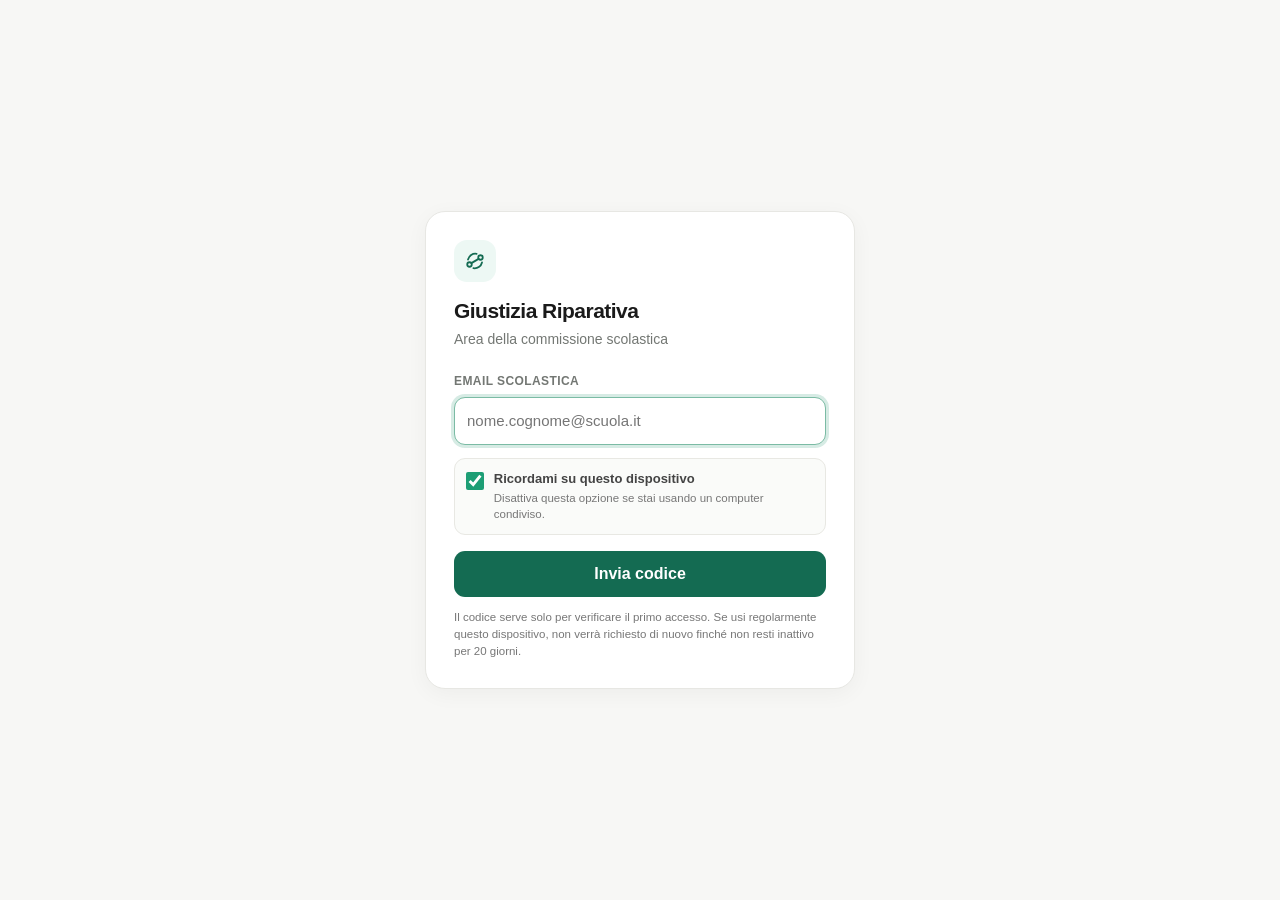
==== commit d617d9b1: "v 39 back" ====
--- a/index.html
+++ b/index.html
@@ -1,15 +1,14 @@
 <!DOCTYPE html>
 <html lang="it">
 <head>
-  <meta name="app-ui-version" content="39">
+  <meta name="app-ui-version" content="38">
 <meta charset="UTF-8">
 <meta name="viewport" content="width=device-width,initial-scale=1,viewport-fit=cover">
 <meta name="referrer" content="no-referrer">
-<meta name="theme-color" content="#F4F6F3">
+<meta name="theme-color" content="#f6f7f4">
 <title>Giustizia Riparativa</title>
-<link rel="stylesheet" href="tokens.css?v=39">
-<link rel="stylesheet" href="style.css?v=39">
-<link rel="manifest" href="manifest.webmanifest?v=39">
+<link rel="stylesheet" href="style.css?v=38">
+<link rel="manifest" href="manifest.webmanifest?v=38">
 <link rel="icon" href="icons/favicon-bilancia-v2.png" type="image/png">
 <link rel="apple-touch-icon" href="icons/apple-touch-bilancia-v2.png">
 <meta name="apple-mobile-web-app-capable" content="yes">
@@ -221,5 +220,5 @@
 
 <div class="update-banner" id="update-banner" hidden role="status" aria-live="polite"><span>È disponibile una nuova versione.</span><button type="button" id="update-now">Aggiorna</button></div>
 <div id="toast" class="toast" role="status" aria-live="polite" aria-atomic="true"></div>
-<script src="app.js?v=39"></script></body>
+<script src="app.js?v=38"></script></body>
 </html>
--- a/style.css
+++ b/style.css
@@ -1,258 +1,1290 @@
-/* Giustizia Riparativa v39 — sistema visivo consolidato
-   Ispirato alla logica design-token di OpenDesign, adattato al progetto. */
-
-*{box-sizing:border-box}
-html{min-height:100%;background:var(--gr-bg);-webkit-text-size-adjust:100%;scrollbar-gutter:stable}
-body{min-height:100vh;margin:0;background:var(--gr-bg);color:var(--gr-ink);font-family:var(--gr-font);font-size:var(--gr-text-md);line-height:var(--gr-leading);font-weight:400;-webkit-font-smoothing:antialiased;text-rendering:optimizeLegibility}
-button,input,select,textarea{font:inherit;color:inherit}
-button{border:0}
-a{color:var(--gr-primary-strong);text-underline-offset:3px}
-[hidden]{display:none!important}
-::selection{background:#CDE9DE;color:var(--gr-ink)}
-
-.icon{width:18px;height:18px;display:inline-block;vertical-align:-.18em;fill:none;stroke:currentColor;stroke-width:1.75;stroke-linecap:round;stroke-linejoin:round;flex:0 0 auto}
-.icon-sm{width:15px;height:15px}.icon-lg{width:24px;height:24px}
-
-button,a,input,select,textarea{outline:none}
-:where(button,a,input,select,textarea):focus-visible{box-shadow:0 0 0 3px var(--gr-primary-ring);border-color:var(--gr-primary)!important}
-button:disabled,input:disabled,select:disabled,textarea:disabled{opacity:.55;cursor:not-allowed}
+:root{
+  --bg:#f6f7f4;--surface:#fff;--surface-soft:#f9faf7;--text:#1a1d1a;--muted:#5f655f;--subtle:#6b706a;
+  --line:#e1e4de;--line-strong:#d5d9d2;--green:#1d8f6b;--green-dark:#146b52;--green-soft:#eaf7f2;
+  --red:#b5473e;--red-soft:#fff1ef;--amber:#8a6413;--amber-soft:#fff7df;--blue:#315f9a;--blue-soft:#edf4ff;
+  --shadow:0 10px 28px rgba(30,38,32,.06);--radius:16px;--radius-sm:11px;--focus:0 0 0 3px rgba(29,143,107,.18);
+}
+*{box-sizing:border-box;margin:0;padding:0}
+html{color-scheme:light;scroll-behavior:smooth}
+body{min-height:100vh;background:var(--bg);color:var(--text);font-family:-apple-system,BlinkMacSystemFont,"Segoe UI",Roboto,Helvetica,Arial,sans-serif;-webkit-font-smoothing:antialiased;text-rendering:optimizeLegibility}
+button,input,select{font:inherit}
+button{color:inherit}
+a{color:#235d99;text-decoration:none;font-weight:650}a:hover{text-decoration:underline}
+button:focus-visible,input:focus-visible,select:focus-visible,a:focus-visible{outline:none;box-shadow:var(--focus)}
+button:disabled{opacity:.58;cursor:not-allowed;transform:none!important}
+.container{width:min(100% - 32px,840px);margin:0 auto;padding:26px 0 42px}
+.icon{width:18px;height:18px;display:inline-block;vertical-align:-3px;fill:none;stroke:currentColor;stroke-width:1.8;stroke-linecap:round;stroke-linejoin:round;flex:0 0 auto}
+.icon-sm{width:15px;height:15px}.icon-lg{width:25px;height:25px}.inline-icon-label{display:inline-flex;align-items:center;gap:8px}
 
 /* Accesso */
-#login-screen{display:none;min-height:100dvh;padding:28px 18px;place-items:center;background:radial-gradient(circle at 50% -10%,#E7F3EC 0,rgba(231,243,236,0) 42%),var(--gr-bg)}
-#login-screen.visible{display:grid}
-.login-card{width:min(100%,430px);padding:30px;background:var(--gr-surface);border:1px solid var(--gr-border);border-radius:var(--gr-radius-xl);box-shadow:var(--gr-shadow-md)}
-.brand-mark{width:48px;height:48px;display:grid;place-items:center;margin-bottom:18px;border-radius:15px;background:var(--gr-primary-soft);color:var(--gr-primary-strong);border:1px solid #CFE6DA}
-.brand-mark .icon{width:25px;height:25px;stroke-width:1.65}
-.login-card h1{margin:0;font-size:25px;line-height:1.16;letter-spacing:-.025em;font-weight:650}
-.login-card .sub{margin:6px 0 25px;color:var(--gr-muted);font-size:14px}
-.login-label,.modal label,.member-editor-fields label{display:block;margin:15px 0 7px;color:var(--gr-ink-2);font-size:12px;font-weight:600;letter-spacing:.01em}
-.login-input,.modal input,.modal select,.modal textarea,.member-editor-fields input,.member-editor-fields select{width:100%;min-height:46px;padding:10px 12px;border:1px solid var(--gr-border-strong);border-radius:var(--gr-radius-md);background:#fff;box-shadow:inset 0 1px 1px rgba(23,42,35,.025);transition:border-color var(--gr-transition),box-shadow var(--gr-transition),background var(--gr-transition)}
-.login-input:hover,.modal input:hover,.modal select:hover,.modal textarea:hover,.member-editor-fields input:hover,.member-editor-fields select:hover{border-color:#B5C4B9}
-.login-input:focus,.modal input:focus,.modal select:focus,.modal textarea:focus,.member-editor-fields input:focus,.member-editor-fields select:focus{border-color:var(--gr-primary);box-shadow:0 0 0 3px var(--gr-primary-ring)}
-.code-input{text-align:center;font-size:24px;font-weight:600;letter-spacing:.24em;font-variant-numeric:tabular-nums}
-.remember-row{display:flex;align-items:flex-start;gap:10px;margin:14px 0 18px;color:var(--gr-ink-2);cursor:pointer}
-.remember-row input{width:18px;height:18px;margin:2px 0 0;accent-color:var(--gr-primary)}
-.remember-row strong{display:block;font-size:13px;font-weight:600}.remember-row small{display:block;margin-top:2px;color:var(--gr-muted);font-size:11.5px;line-height:1.4}
-.login-security-note{margin:14px 0 0;color:var(--gr-muted);font-size:11.5px;line-height:1.5}
-.code-sent-text{margin:0 0 18px;color:var(--gr-ink-2);font-size:13px}.code-sent-text strong{font-weight:600;color:var(--gr-ink)}
-.login-error,.form-error{display:none;margin:9px 0 0;color:var(--gr-danger);font-size:12px;font-weight:500}.login-error:not(:empty),.form-error.visible{display:block}
-.login-secondary-actions{display:flex;justify-content:center;gap:18px;margin-top:14px;flex-wrap:wrap}
-.text-btn{padding:4px;background:transparent;color:var(--gr-primary-strong);font-size:12.5px;font-weight:550;cursor:pointer}
-.text-btn:hover{text-decoration:underline;text-underline-offset:3px}
-
-/* Shell */
-#main-screen{display:none}
-.container{width:min(calc(100% - 40px),var(--gr-container));margin:0 auto;padding:26px 0 42px}
-.header{display:flex;align-items:center;justify-content:space-between;gap:20px;padding:3px 2px 18px;border-bottom:1px solid var(--gr-border)}
-.header-title{display:flex;align-items:center;gap:12px;min-width:0}
-.header-logo{width:39px;height:39px;display:grid;place-items:center;flex:0 0 auto;border-radius:12px;background:var(--gr-primary-soft);border:1px solid #CCE5D9;color:var(--gr-primary-strong)}
-.header-logo .icon{width:21px;height:21px;stroke-width:1.65}
-.header h1{display:flex;align-items:center;gap:8px;flex-wrap:wrap;margin:0;font-size:17px;line-height:1.2;font-weight:650;letter-spacing:-.015em}
-.header-sub{margin:3px 0 0;color:var(--gr-muted);font-size:12.5px}
-.coord-tag{display:inline-flex;align-items:center;min-height:22px;padding:3px 8px;border-radius:var(--gr-radius-pill);background:var(--gr-progress-soft);border:1px solid var(--gr-progress-border);color:#6E5000;font-size:10px;font-weight:600;letter-spacing:.015em}
-.header-actions{display:flex;align-items:center;gap:8px}.mobile-account{display:none}
+#login-screen{position:fixed;inset:0;z-index:80;display:none;align-items:center;justify-content:center;padding:20px;background:var(--bg);overflow:auto}
+#login-screen.visible{display:flex}
+.login-card{width:min(100%,450px);background:var(--surface);border:1px solid var(--line);border-radius:20px;padding:28px;box-shadow:var(--shadow)}
+.brand-mark{width:42px;height:42px;border-radius:13px;background:var(--green-soft);color:var(--green-dark);display:grid;place-items:center;margin-bottom:16px}
+.brand-mark .icon{width:24px;height:24px}
+.login-card h1{font-size:21px;line-height:1.2;letter-spacing:-.025em}.login-card .sub{margin-top:6px;color:var(--muted);font-size:14px;line-height:1.5}
+.login-label{display:block;margin:24px 0 9px;font-size:12px;font-weight:750;color:var(--muted);letter-spacing:.035em;text-transform:uppercase}
+.member-picker{display:grid;grid-template-columns:1fr 1fr;gap:8px;max-height:320px;overflow:auto;padding:2px}
+.login-member{min-height:48px;border:1px solid var(--line);border-radius:11px;background:#fff;text-align:left;padding:10px 12px;cursor:pointer;transition:.15s ease}
+.login-member:hover{background:var(--surface-soft);border-color:var(--line-strong)}.login-member.selected{background:var(--green-soft);border-color:#7ac6ad;color:var(--green-dark)}
+.member-name{display:block;font-size:14px;font-weight:680;letter-spacing:-.01em}.member-role{display:block;margin-top:2px;font-size:11px;font-weight:700;color:var(--amber)}
+.login-error{display:none;margin-top:10px;padding:9px 10px;border-radius:9px;background:var(--red-soft);color:var(--red);font-size:13px}
+.login-btn{width:100%;min-height:46px;margin-top:16px;border:0;border-radius:11px;background:var(--green-dark);color:#fff;font-weight:720;cursor:pointer;transition:.15s ease}.login-btn:hover{background:#105c46}
+
+/* Intestazione e navigazione */
+#main-screen{display:none}.header{display:flex;align-items:center;justify-content:space-between;gap:14px;padding-bottom:18px}
+.header-title{display:flex;align-items:center;gap:10px;min-width:0}.header-logo{width:34px;height:34px;border-radius:10px;background:var(--green-soft);color:var(--green-dark);display:grid;place-items:center}.header-logo .icon{width:20px;height:20px}
+.header h1{font-size:17px;letter-spacing:-.02em;line-height:1.25}.header-sub{margin-top:3px;color:var(--muted);font-size:13px}.coord-tag{display:inline-flex;margin-left:6px;padding:3px 7px;border-radius:999px;background:var(--amber-soft);color:var(--amber);font-size:10px;font-weight:750;vertical-align:2px}
+.header-actions{display:flex;align-items:center;gap:7px}.mobile-account{display:none;position:relative}.mobile-menu-trigger{width:44px;height:44px;display:grid;place-items:center;border:1px solid var(--line);border-radius:12px;background:#fff;cursor:pointer}
+.mobile-account-menu{display:none;position:absolute;right:0;top:calc(100% + 8px);z-index:45;min-width:200px;padding:6px;background:#fff;border:1px solid var(--line);border-radius:13px;box-shadow:0 14px 34px rgba(0,0,0,.11)}.mobile-account-menu.open{display:block}
+.mobile-account-menu button{width:100%;min-height:44px;padding:9px 10px;display:flex;align-items:center;gap:9px;border:0;border-radius:9px;background:transparent;text-align:left;cursor:pointer}.mobile-account-menu button:hover{background:var(--surface-soft)}
+.nav-shell{position:sticky;top:0;z-index:25;padding:8px 0 12px;background:linear-gradient(var(--bg) 75%,rgba(246,247,244,0));margin-bottom:10px}
+.nav-wrap{display:inline-grid;grid-template-columns:1fr 1fr;padding:4px;border:1px solid var(--line);border-radius:13px;background:#fff;box-shadow:0 2px 10px rgba(0,0,0,.025)}
+.nav-wrap button{min-height:40px;padding:8px 17px;border:0;border-radius:9px;background:transparent;color:var(--muted);font-size:13.5px;font-weight:680;display:flex;align-items:center;justify-content:center;gap:8px;cursor:pointer;transition:.15s ease}
+.nav-wrap button.active{background:var(--green-soft);color:var(--green-dark)}
+.page{display:none}.page.active{display:block;animation:fadeIn .16s ease}@keyframes fadeIn{from{opacity:.4}to{opacity:1}}
 
 /* Pulsanti */
-.btn-small,.btn-primary,.btn-danger,.login-btn,.btn-yes,.btn-no,.mobile-icon-action,.notice-icon-btn,.past-toggle{display:inline-flex;align-items:center;justify-content:center;gap:7px;min-height:var(--gr-control);padding:9px 13px;border:1px solid var(--gr-border);border-radius:var(--gr-radius-md);background:var(--gr-surface-raised);color:var(--gr-ink-2);font-size:12.5px;font-weight:550;line-height:1;cursor:pointer;transition:background var(--gr-transition),border-color var(--gr-transition),color var(--gr-transition),box-shadow var(--gr-transition),transform var(--gr-transition)}
-.btn-small:hover,.mobile-icon-action:hover{background:var(--gr-surface-soft);border-color:var(--gr-border-strong);color:var(--gr-ink)}
-.btn-primary,.login-btn{background:var(--gr-primary-strong);border-color:var(--gr-primary-strong);color:#fff;font-weight:600;box-shadow:0 2px 6px rgba(18,94,71,.12)}
-.btn-primary:hover,.login-btn:hover{background:var(--gr-primary-hover);border-color:var(--gr-primary-hover)}
-.login-btn{width:100%;margin-top:6px;min-height:47px}
-.btn-danger{background:var(--gr-danger-soft);border-color:#F0C6C2;color:var(--gr-danger)}
-.btn-danger:hover{background:#F9DDD9;border-color:#E7A8A2;color:var(--gr-danger-hover)}
-.btn-yes,.btn-no{min-height:40px;padding:8px 13px;background:#fff;font-size:12px}
-.btn-yes:hover{border-color:#A8D9C6;background:#F3FAF7}.btn-no:hover{border-color:#E6B4B0;background:#FFF7F6}
-.btn-yes.active{background:var(--gr-success-soft);border-color:#9DD4BF;color:var(--gr-success);font-weight:600}.btn-no.active{background:var(--gr-danger-soft);border-color:#E9B6B1;color:var(--gr-danger);font-weight:600}
-
-/* Stato rete */
-.network-banner,.demo-note{display:none;margin:14px 0 0;padding:10px 13px;border-radius:var(--gr-radius-md);font-size:12px;font-weight:500;border:1px solid}
-.network-banner.visible{display:block;background:var(--gr-warning-soft);border-color:#EBD3A0;color:#75500A}
-.demo-note.visible{display:block;background:var(--gr-info-soft);border-color:#C6DDEB;color:#285C7F}
-
-/* Navigazione principale */
-.nav-shell{padding:14px 0 18px}
-.nav-wrap{position:relative;display:grid;grid-template-columns:repeat(3,minmax(0,1fr));width:min(100%,520px);padding:4px;border:1px solid var(--gr-border);border-radius:14px;background:#EAEEEA;box-shadow:inset 0 1px 1px rgba(23,42,35,.025)}
-.nav-indicator{position:absolute;z-index:0;top:4px;bottom:4px;left:0;border-radius:10px;background:var(--gr-surface-raised);box-shadow:var(--gr-shadow-xs),0 1px 5px rgba(23,42,35,.05);transition:transform .25s cubic-bezier(.2,.72,.28,1),width .25s cubic-bezier(.2,.72,.28,1);pointer-events:none}
+.btn-small,.btn-primary,.btn-danger,.btn-yes,.btn-no{min-height:40px;border-radius:10px;padding:8px 12px;display:inline-flex;align-items:center;justify-content:center;gap:7px;font-size:13px;font-weight:680;cursor:pointer;transition:.14s ease}
+.btn-small{background:#fff;border:1px solid var(--line);color:#454a45}.btn-small:hover{background:var(--surface-soft);border-color:var(--line-strong)}
+.btn-primary{background:var(--green-dark);border:1px solid var(--green-dark);color:#fff}.btn-primary:hover{background:#105c46}
+.btn-danger{background:#fff;border:1px solid #e7c3bf;color:var(--red)}.btn-danger:hover{background:var(--red-soft)}
+
+/* Segnalazioni */
+.stats{display:flex;gap:8px;margin-bottom:14px}.stat{flex:1;min-width:0;padding:11px 12px;border:1px solid var(--line);border-radius:12px;background:#fff;text-align:left;cursor:pointer;transition:.14s ease}.stat:hover{border-color:var(--line-strong)}.stat.active{background:var(--green-soft);border-color:#b7ddcf}.stat-label{font-size:11px;color:var(--muted);font-weight:720;line-height:1.25}.stat-value{margin-top:3px;font-size:21px;font-weight:760;letter-spacing:-.03em}.stat.active .stat-label,.stat.active .stat-value{color:var(--green-dark)}
+.card{background:#fff;border:1px solid var(--line);border-radius:var(--radius)}.table-card{overflow:hidden}
+table{width:100%;border-collapse:collapse;table-layout:fixed;font-size:13.5px}th{padding:12px 13px;text-align:left;background:#fafbf8;border-bottom:1px solid var(--line);color:var(--muted);font-size:10.5px;text-transform:uppercase;letter-spacing:.045em}td{padding:13px;border-bottom:1px solid #eceee9;vertical-align:middle;overflow-wrap:anywhere}tbody tr:last-child td{border-bottom:0}tbody tr:hover td{background:#fcfdfb}
+.badge{display:inline-flex;align-items:center;max-width:100%;padding:4px 8px;border-radius:7px;font-size:11.5px;font-weight:700;line-height:1.2}.badge-studenti{background:var(--blue-soft);color:var(--blue)}.badge-adulti{background:var(--amber-soft);color:var(--amber)}.badge-entrambi{background:var(--green-soft);color:var(--green-dark)}.badge-neutral{background:#f0f1ee;color:#555b55}.badge-aperta{background:var(--red-soft);color:var(--red)}.badge-gestione{background:var(--amber-soft);color:var(--amber)}.badge-chiusa{background:var(--green-soft);color:var(--green-dark)}
+.stato-sel{max-width:100%;min-height:36px;padding:6px 28px 6px 9px;border:1px solid var(--line-strong);border-radius:9px;background:#fff;color:#303430;font-size:12.5px}
+.seg-mobile-list{display:none}.seg-mobile-card{background:#fff;border:1px solid var(--line);border-left:4px solid var(--line-strong);border-radius:14px;overflow:hidden;box-shadow:0 3px 13px rgba(20,30,22,.035)}.seg-mobile-card+ .seg-mobile-card{margin-top:13px}.seg-mobile-card.state-aperta{border-left-color:#c5645d}.seg-mobile-card.state-gestione{border-left-color:#c89b3d}.seg-mobile-card.state-chiusa{border-left-color:#5c9e82}
+.seg-mobile-head{display:flex;align-items:center;justify-content:space-between;gap:10px;padding:12px 13px;background:#fcfdfb;border-bottom:1px solid #eceee9}.seg-mobile-date-wrap{display:flex;align-items:center;gap:9px;min-width:0}.seg-mobile-date-icon{width:33px;height:33px;border-radius:9px;background:#f0f5f1;color:var(--green-dark);display:grid;place-items:center}.seg-mobile-kicker{font-size:10px;color:var(--muted);font-weight:750;text-transform:uppercase;letter-spacing:.045em}.seg-mobile-date{margin-top:2px;font-size:13px;font-weight:730;color:#303430}
+.seg-mobile-body{padding:12px 13px;display:grid;gap:10px}.seg-mobile-field{display:grid;grid-template-columns:88px minmax(0,1fr);gap:10px;align-items:center}.seg-mobile-field-label{font-size:10.5px;color:var(--muted);font-weight:730;text-transform:uppercase;letter-spacing:.035em}.seg-mobile-field-value{min-width:0;font-size:13.5px;line-height:1.45;overflow-wrap:anywhere}
+.refresh-row{display:flex;align-items:center;justify-content:flex-end;gap:10px;margin-top:10px}.updated-at{font-size:11.5px;color:var(--muted)}
+
+/* Incontri */
+.divider{display:flex;align-items:center;justify-content:space-between;gap:12px;margin-bottom:12px}.section-label{font-size:16px;font-weight:760;letter-spacing:-.02em}
+.inc-card{position:relative;background:#fff;border:1px solid var(--line);border-radius:16px;padding:17px;margin-bottom:11px;box-shadow:0 3px 14px rgba(20,30,22,.035)}.inc-card::before{content:"";position:absolute;left:-1px;top:15px;bottom:15px;width:3px;border-radius:0 3px 3px 0;background:#a5aaa4}.inc-card.futuro::before{background:var(--green)}.inc-card.oggi::before{background:#d69a27}.inc-card.passato{opacity:.76}.inc-card.passato::before{background:#b7bbb6}
+.inc-date-heading{display:grid;grid-template-columns:64px minmax(0,1fr) auto;align-items:center;gap:12px}.inc-date-tile{width:64px;height:61px;border-radius:12px;background:#f0f6f2;border:1px solid #d8e7df;color:var(--green-dark);display:flex;flex-direction:column;align-items:center;justify-content:center;line-height:1}.inc-date-month{font-size:10px;font-weight:800;letter-spacing:.08em}.inc-date-day{margin-top:4px;font-size:25px;font-weight:790;letter-spacing:-.04em}.inc-date-weekday-out{font-size:15px;font-weight:760;text-transform:lowercase}.inc-date-year{margin-top:2px;font-size:12px;color:var(--muted)}.inc-date-fallback{font-size:14px;font-weight:700;color:var(--red)}.inc-date-tags{display:flex;align-items:center;gap:6px}.tag-oggi,.tag-passato{display:inline-flex;padding:4px 8px;border-radius:999px;font-size:10.5px;font-weight:750}.tag-oggi{background:#cdf1df;color:var(--green-dark)}.tag-passato{background:#f0f1ee;color:#646964}
+.inc-meta-row{display:flex;align-items:center;gap:8px;margin:12px 0 0 76px;color:var(--muted);font-size:13.5px;line-height:1.45;flex-wrap:wrap}.inc-meta-item{display:inline-flex;align-items:center;gap:6px}.inc-meta-item strong{color:#3e433e}.inc-meta-separator{color:#b1b5b0}.inc-meta-place{overflow-wrap:anywhere}
+.inc-linked{margin:14px 0 0 76px;padding:11px 12px;border:1px solid var(--line);border-radius:12px;background:#fbfcfa;display:flex;align-items:center;gap:10px}.inc-linked-icon{width:34px;height:34px;border-radius:9px;background:#eef6f2;color:var(--green-dark);display:grid;place-items:center}.inc-linked-label{display:block;font-size:9.8px;color:var(--muted);font-weight:800;text-transform:uppercase;letter-spacing:.05em}.inc-linked-details{margin-top:3px;display:flex;align-items:center;gap:8px;flex-wrap:wrap}.inc-linked-main{font-size:12.5px;font-weight:750;color:var(--green-dark)}.inc-linked-meta{font-size:12px;color:var(--muted)}
+.inc-response-row{margin-top:16px;padding-top:15px;border-top:1px solid #e9ebe6;display:grid;grid-template-columns:minmax(0,1fr) auto;align-items:center;gap:14px}.inc-response-label{font-size:10.5px;color:var(--muted);font-weight:780;text-transform:uppercase;letter-spacing:.045em}.inc-response-state{margin-top:3px;font-size:13.5px;color:#474c47}.inc-response-buttons{display:grid;grid-template-columns:1fr 1fr;gap:8px}.btn-yes,.btn-no{min-width:122px;background:#fff;border:1px solid var(--line);color:#555b55}.btn-yes:hover{background:var(--green-soft);border-color:#8acbb4;color:var(--green-dark)}.btn-no:hover{background:var(--red-soft);border-color:#dfaaa5;color:var(--red)}.btn-yes.active{background:#d3f5e4;border-color:#73caa9;color:var(--green-dark)}.btn-no.active{background:var(--red-soft);border-color:#dfaaa5;color:var(--red)}
+.inc-attendance{margin-top:13px}.progress-bar{height:6px;background:#eceee9;border-radius:999px;overflow:hidden}.progress-fill{height:100%;background:var(--green);border-radius:999px;transition:width .28s ease}.progress-label{margin-top:7px;font-size:12.5px;font-weight:730;color:#4e544e}.attendance-breakdown{margin-top:6px;display:flex;gap:11px;flex-wrap:wrap;font-size:11.5px;color:var(--muted)}.attendance-breakdown .yes{color:var(--green-dark)}.attendance-breakdown .no{color:var(--red)}
+.availability-trigger{width:100%;min-height:43px;margin-top:10px;justify-content:space-between;background:#fafbf8}.availability-count{font-size:11.5px;color:var(--muted);font-weight:580}.availability-label{display:inline-flex;align-items:center;gap:7px}
+.disp-panel-wrap{max-height:0;opacity:0;overflow:hidden;transition:max-height .25s ease,opacity .18s ease}.disp-panel-wrap.open{opacity:1}.disp-panel{margin-top:10px;padding:12px;border-radius:12px;background:#f9faf7;border:1px solid #e8ebe5}.availability-group+ .availability-group{margin-top:13px}.availability-group-title{display:flex;align-items:center;justify-content:space-between;margin-bottom:5px;color:var(--muted);font-size:10.5px;font-weight:800;text-transform:uppercase;letter-spacing:.04em}.availability-group-count{font-variant-numeric:tabular-nums}.member-row{display:flex;align-items:center;justify-content:space-between;gap:10px;min-height:39px;padding:6px 2px;border-bottom:1px solid #e8ebe5}.member-row:last-child{border-bottom:0}.member-row.me{margin:0 -6px;padding:6px 8px;border-radius:9px;background:#edf7f2;border-bottom-color:transparent}.member-info{display:flex;align-items:center;gap:9px;min-width:0}.avatar{width:29px;height:29px;border-radius:9px;display:grid;place-items:center;font-size:10px;font-weight:800;flex:0 0 auto}.member-name-row{min-width:0;font-size:13px;font-weight:620;overflow:hidden;text-overflow:ellipsis;white-space:nowrap}.you-badge{margin-left:5px;padding:2px 5px;border-radius:5px;background:var(--green);color:#fff;font-size:9px;font-weight:800}.chip{padding:4px 8px;border-radius:7px;font-size:11px;font-weight:680;white-space:nowrap}.chip-yes{background:var(--green-soft);color:var(--green-dark)}.chip-no{background:var(--red-soft);color:var(--red)}.chip-wait{background:#eff0ed;color:#626762}
+.seg-info{margin-bottom:12px;padding:10px 11px;border-radius:10px;background:#fff;border:1px solid #e5e8e1;display:grid;gap:4px}.seg-info-row{font-size:12px;color:var(--muted)}.seg-info-row span{color:#333833;font-weight:680}
+.inc-admin-actions{display:flex;gap:7px;justify-content:flex-end;margin-top:12px;padding-top:12px;border-top:1px dashed #e1e4de}.past-toggle{width:100%;min-height:44px;margin:14px 0 10px;display:flex;align-items:center;justify-content:space-between;padding:9px 12px;border:1px solid var(--line);border-radius:11px;background:#fff;color:var(--muted);font-size:12.5px;font-weight:700;cursor:pointer}
+
+/* Modali, feedback, stati */
+.loading-state,.empty-state{min-height:165px;display:flex;flex-direction:column;align-items:center;justify-content:center;text-align:center;padding:24px;color:var(--muted)}.spinner{width:26px;height:26px;border:2.5px solid #e5e8e2;border-top-color:var(--green);border-radius:50%;animation:spin .7s linear infinite;margin-bottom:10px}@keyframes spin{to{transform:rotate(360deg)}}.empty-icon{width:52px;height:52px;border-radius:14px;background:#f0f3ef;color:var(--green-dark);display:grid;place-items:center;margin-bottom:11px}.empty-title{font-size:14.5px;font-weight:750;color:#3d423d}.empty-sub{max-width:330px;margin-top:5px;font-size:13px;line-height:1.5}
+.modal-bg,.confirm-bg{display:none;position:fixed;inset:0;z-index:100;align-items:center;justify-content:center;padding:16px;background:rgba(19,25,21,.38);backdrop-filter:blur(3px)}.modal-bg.open,.confirm-bg.open{display:flex}.modal{width:min(100%,460px);max-height:min(90vh,720px);overflow:auto;background:#fff;border-radius:18px;padding:21px;box-shadow:0 18px 55px rgba(0,0,0,.16)}.modal h3{font-size:17px;letter-spacing:-.015em;margin-bottom:14px}.modal label{display:block;margin:13px 0 6px;color:var(--muted);font-size:11px;font-weight:760;text-transform:uppercase;letter-spacing:.04em}.modal input,.modal select{width:100%;min-height:45px;padding:9px 11px;border:1px solid var(--line-strong);border-radius:10px;background:#fff;color:var(--text);font-size:14px}.hint{margin-top:6px;color:var(--muted);font-size:11.5px;line-height:1.45}.form-error{display:none;margin-top:10px;padding:9px 10px;border-radius:9px;background:var(--red-soft);color:var(--red);font-size:12.5px}.form-error.visible{display:block}.modal-btns{display:flex;justify-content:flex-end;gap:8px;margin-top:18px}.confirm-box{width:min(100%,340px);background:#fff;border-radius:17px;padding:20px;box-shadow:0 18px 55px rgba(0,0,0,.16)}.confirm-box h4{font-size:16px}.confirm-box p{margin-top:7px;color:var(--muted);font-size:13.5px;line-height:1.5}.confirm-btns{display:flex;justify-content:flex-end;gap:8px;margin-top:17px}
+.members-note{margin:0 0 12px;padding:9px 10px;border-radius:9px;background:var(--amber-soft);color:#70520f;font-size:11.5px;line-height:1.45}.membro-row{display:flex;align-items:center;justify-content:space-between;gap:10px;padding:8px 0;border-bottom:1px solid #eceee9}.membro-row:last-child{border-bottom:0}.add-membro{display:flex;gap:8px;margin-top:12px}.add-membro input{flex:1}
+.toast{position:fixed;left:50%;bottom:22px;z-index:150;max-width:min(90vw,440px);transform:translate(-50%,14px);opacity:0;pointer-events:none;padding:10px 13px;border-radius:11px;background:#233027;color:#fff;font-size:13px;font-weight:650;box-shadow:0 10px 30px rgba(0,0,0,.18);transition:.18s ease}.toast.visible{opacity:1;transform:translate(-50%,0)}.toast.error{background:#843e38}.toast.info{background:#3f5047}
+.network-banner{display:none;margin-bottom:12px;padding:9px 11px;border-radius:10px;background:var(--amber-soft);color:#70520f;border:1px solid #ecdca4;font-size:12.5px;line-height:1.45}.network-banner.visible{display:block}.demo-note{display:none;margin-bottom:12px;padding:9px 11px;border-radius:10px;background:#eef5ff;color:#2f5c90;border:1px solid #cedef2;font-size:12.5px}.demo-note.visible{display:block}
+
+@media(max-width:700px){
+  .container{width:min(100% - 20px,840px);padding:14px 0 34px}.header{padding:4px 1px 9px}.header h1{font-size:15.5px}.header-logo{width:32px;height:32px}.header-actions{display:none}.mobile-account{display:block}.nav-shell{margin-left:-10px;margin-right:-10px;padding:7px 10px 10px}.nav-wrap{width:100%;display:grid}.nav-wrap button{min-height:44px;font-size:13.5px}
+  .stats{overflow-x:auto;scrollbar-width:none;padding-bottom:2px}.stats::-webkit-scrollbar{display:none}.stat{flex:0 0 auto;min-width:118px;padding:9px 10px}.stat-value{font-size:19px}.seg-desktop-table{display:none}.seg-mobile-list{display:block}.table-card{background:transparent;border:0;overflow:visible}.refresh-row{justify-content:space-between}.updated-at{font-size:11px}
+  .divider{margin-bottom:10px}.section-label{font-size:16px}.btn-primary{min-height:44px}.inc-card{padding:14px;border-radius:15px}.inc-date-heading{grid-template-columns:60px minmax(0,1fr) auto;gap:10px}.inc-date-tile{width:60px;height:58px}.inc-meta-row,.inc-linked{margin-left:70px}.inc-meta-row{margin-top:9px}.inc-linked{margin-top:11px}.inc-response-row{grid-template-columns:1fr;gap:10px}.inc-response-buttons{width:100%}.btn-yes,.btn-no{min-width:0;min-height:48px}.availability-trigger{min-height:48px;align-items:flex-start;flex-direction:column;justify-content:center;gap:2px}.availability-count{font-size:11px}.inc-admin-actions{display:grid;grid-template-columns:1fr 1fr}.inc-admin-actions .btn-small,.inc-admin-actions .btn-danger{width:100%}.member-row{min-height:42px}.modal-bg,.confirm-bg{align-items:flex-end;padding:0}.modal,.confirm-box{width:100%;max-width:none;border-radius:18px 18px 0 0;padding:18px 16px max(18px,env(safe-area-inset-bottom));max-height:92dvh}.modal input,.modal select{min-height:48px}.modal-btns,.confirm-btns{display:grid;grid-template-columns:1fr 1fr}.modal-btns button,.confirm-btns button{min-height:46px}.add-membro{display:grid;grid-template-columns:1fr auto}.seg-mobile-field{grid-template-columns:82px minmax(0,1fr)}
+}
+@media(max-width:420px){.member-picker{grid-template-columns:1fr}.login-card{padding:22px 18px}.inc-date-tags{grid-column:2/4;justify-content:flex-start}.inc-meta-row,.inc-linked{margin-left:0}.inc-meta-row{padding-left:70px}.inc-linked{margin-top:12px}.attendance-breakdown{gap:8px}.seg-mobile-field{grid-template-columns:76px minmax(0,1fr)}}
+@media(prefers-reduced-motion:reduce){*,*::before,*::after{animation-duration:.01ms!important;transition-duration:.01ms!important;scroll-behavior:auto!important}}
+
+
+/* ===== V16 · rifinitura visiva =====
+   Ritorno alla leggerezza della v14, mantenendo logica e robustezza della v16. */
+:root{
+  --bg:#f7f7f5;
+  --text:#1a1a1a;
+  --muted:#737773;
+  --subtle:#8a8e89;
+  --line:#e7e7e3;
+  --line-strong:#d9dad5;
+  --green:#1D9E75;
+  --green-dark:#146b52;
+  --green-soft:#edf8f4;
+  --shadow:0 5px 22px rgba(20,28,23,.045);
+}
+body{background:var(--bg);font-weight:400;letter-spacing:0;text-rendering:auto}
+.container{max-width:840px;width:auto;margin:0 auto;padding:2rem 1.5rem 2.5rem}
+
+/* Tipografia: gerarchia chiara senza grassetto diffuso */
+.header h1{font-size:16px;font-weight:650;letter-spacing:-.012em}
+.header-sub{font-size:13px;color:#777;font-weight:400}
+.coord-tag{font-weight:600}
+a{font-weight:500}
+.login-card h1{font-weight:650}
+.login-label{font-weight:600}
+.member-name{font-weight:500}
+.member-role{font-weight:600}
+.login-btn{font-weight:600}
+.nav-wrap button{font-weight:500}
+.nav-wrap button.active{font-weight:600}
+.btn-small,.btn-primary,.btn-danger,.btn-yes,.btn-no{font-weight:500}
+.btn-primary,.btn-yes.active,.btn-no.active{font-weight:600}
+.section-label{font-weight:650}
+.badge{font-weight:550}
+.stato-sel{font-weight:400}
+.updated-at{font-weight:400}
+
+/* Intestazione e navigazione più vicine alla versione precedente */
+.header{padding-bottom:1rem;margin-bottom:.65rem;border-bottom:1px solid #ecece8}
+.header-logo{width:32px;height:32px;border-radius:9px}
+.nav-shell{padding:8px 0 12px;margin-bottom:8px;background:linear-gradient(var(--bg) 78%,rgba(247,247,245,0))}
+.nav-wrap{padding:3px;border-radius:11px;background:#f1f1ee;border:1px solid #e4e4df;box-shadow:none}
+.nav-wrap button{min-height:38px;padding:7px 18px;border-radius:8px;color:#777}
+.nav-wrap button.active{background:#fff;color:var(--green-dark);box-shadow:0 1px 3px rgba(0,0,0,.035)}
+
+/* Pulsanti: meno pesanti */
+.btn-small,.btn-primary,.btn-danger,.btn-yes,.btn-no{border-radius:9px}
+.btn-small{color:#555;background:#fff}
+.btn-primary{background:var(--green-dark)}
+
+/* Filtri / statistiche: label e numero SEMPRE su due righe, senza sovrapposizioni */
+.stats{display:grid;grid-template-columns:repeat(4,minmax(0,1fr));gap:8px;margin-bottom:1.25rem;overflow:visible}
+.stat{display:flex;flex-direction:column;align-items:flex-start;justify-content:center;gap:7px;min-width:0;min-height:92px;padding:.85rem 1rem;background:#fff;border:1px solid var(--line);border-radius:12px;text-align:left;box-shadow:none}
+.stat-label,.stat-value{display:block;width:100%;margin:0;position:static;line-height:1.15}
+.stat-label{font-size:11.5px;color:#777;font-weight:500;text-transform:none;letter-spacing:0}
+.stat-value{font-size:24px;color:#252825;font-weight:650;letter-spacing:-.02em}
+.stat.active{background:#f0faf6;border-color:#9ed8c4}
+.stat.active .stat-label,.stat.active .stat-value{color:var(--green-dark)}
+
+/* Tabella: aria e pesi più sobri */
+.card{border-color:#e5e5e1;border-radius:13px}
+.table-card{box-shadow:none}
+table{font-size:13.5px}
+th{padding:12px 13px;background:#fff;color:#a0a29f;font-size:10.5px;font-weight:600;letter-spacing:.045em}
+td{padding:13px;color:#343734;font-weight:400}
+tbody tr:hover td{background:#fafaf8}
+.badge{padding:4px 9px;border-radius:6px;font-size:11.5px}
+
+/* Evita eccesso di grassetto nei contenuti dinamici */
+.seg-mobile-kicker,.seg-mobile-field-label,.inc-response-label,.modal label{font-weight:600}
+.seg-mobile-date{font-weight:500}
+.inc-date-day{font-weight:600}
+.inc-date-month,.inc-time strong,.progress-label strong,.availability-label,.disp-group-title,.past-toggle,.empty-title{font-weight:600}
+.seg-info-row span{font-weight:500}
+.toast{font-weight:500}
+
+@media(max-width:700px){
+  .container{width:auto;max-width:none;padding:14px 10px 32px}
+  .header{margin-bottom:0;padding:4px 1px 9px;border-bottom:0}
+  .header h1{font-size:15.5px}
+  .nav-shell{margin-left:-10px;margin-right:-10px;padding:7px 10px 10px}
+  .nav-wrap{width:100%;background:#f1f1ee}
+  .nav-wrap button{min-height:44px}
+  .stats{display:grid;grid-template-columns:repeat(2,minmax(0,1fr));gap:8px;overflow:visible;padding-bottom:0}
+  .stat{min-width:0;min-height:72px;padding:10px 11px;gap:5px}
+  .stat-label{font-size:11px}
+  .stat-value{font-size:20px}
+  .section-label{font-size:15.5px}
+}
+
+
+
+
+/* V19 — Revisione mirata della sezione Incontri:
+   meno densità, più separazione tra card e gerarchia più chiara */
+.incontri-list-stack{display:grid;gap:18px}
+.incontri-list-stack + .past-toggle{margin-top:2px}
+.incontri-list-stack.past{margin-top:14px}
+/* V17 — Sezione Incontri riportata alla leggerezza visiva della V14 */
+.inc-card{
+  position:relative;background:#fff;border:1.5px solid #e9ece7;border-radius:16px;
+  padding:1.18rem 1.18rem 1.08rem;margin-bottom:0;border-left:4px solid #d0d0ce;
+  box-shadow:0 2px 10px rgba(21,27,24,.03);transition:box-shadow .18s ease,border-color .18s ease;
+}
+.inc-card::before{display:none!important}
+.inc-card.futuro{border-left-color:#1D9E75}.inc-card.oggi{border-left-color:#f59e0b}.inc-card.passato{border-left-color:#d0d0ce;opacity:.72}
+.inc-card:hover{box-shadow:0 7px 20px rgba(21,27,24,.055)}.inc-card.passato:hover{opacity:.85}
+
+.inc-date-heading{
+  display:grid!important;grid-template-columns:64px minmax(0,1fr) auto;align-items:center!important;
+  gap:12px;min-height:62px;margin-bottom:9px;
+}
+.inc-date-tile{
+  width:64px;min-width:64px;height:62px;border-radius:12px;background:#f0f6f3;border:1px solid #dceae4;
+  color:#175f49;display:flex;flex-direction:column;align-items:center;justify-content:center;line-height:1;
+}
+.inc-date-month{font-size:10px;font-weight:700;letter-spacing:.07em;line-height:1}.inc-date-day{margin-top:4px;font-size:25px;font-weight:700;letter-spacing:-.035em;line-height:1.05}
+.inc-date-weekday-out{font-size:15px;line-height:1.25;font-weight:650;text-transform:lowercase;color:#292927}.inc-date-year{margin-top:3px;font-size:12.5px;line-height:1.2;color:#777772;font-weight:500}
+.inc-date-tags{display:flex!important;width:auto!important;margin:0!important;align-items:center;justify-content:flex-end;gap:5px}
+.tag-oggi,.tag-passato{min-height:26px;padding:4px 9px;border-radius:999px;line-height:1;white-space:nowrap;font-size:10.5px;font-weight:600}.tag-oggi{background:#e5f6ef;color:#10654c}.tag-passato{background:#f3f4f6;color:#777}
+
+.inc-meta-row{display:flex;align-items:center;flex-wrap:wrap;gap:5px 7px;margin:3px 0 0 0;color:#666;font-size:13px;line-height:1.5}
+.inc-meta-item{display:inline-flex;align-items:center;gap:5px;min-width:0}.inc-meta-item strong{color:#444;font-weight:600}.inc-meta-item .icon{color:#777772;margin:0}.inc-meta-separator{color:#b0b0ab}.inc-meta-place{overflow-wrap:anywhere}
+
+.inc-linked{
+  margin:0;padding:10px 11px;border:1px solid #ecefe8;border-radius:11px;background:#fbfcfa;
+  display:grid;grid-template-columns:34px minmax(0,1fr);gap:11px;align-items:center!important;color:#666;
+}
+.inc-linked-icon{width:34px;height:34px;border-radius:9px;background:#eef7f4;color:#17785c;display:grid;place-items:center}
+.inc-linked-label{display:block;margin:0;line-height:1.15;font-size:10px;color:#73736e;font-weight:650;text-transform:uppercase;letter-spacing:.045em}
+.inc-linked-details{margin-top:4px;display:flex;align-items:center;flex-wrap:wrap;gap:6px 9px;min-width:0}
+.inc-linked-main{margin:0;display:inline-flex;align-items:center;padding:3px 7px;border-radius:7px;background:#eef5f2;color:#24634f;font-size:11.5px;font-weight:650;letter-spacing:.025em;white-space:nowrap}
+.inc-linked-meta{margin:0;color:#666660;font-size:12px;font-weight:500}
+
+.inc-response-row{display:flex;align-items:center;justify-content:space-between;gap:14px}
+.inc-response-label{font-size:11px;color:#888;font-weight:600;text-transform:uppercase;letter-spacing:.035em;line-height:1.2}.inc-response-state{margin-top:2px;font-size:12.5px;color:#5e5e5a;font-weight:500;line-height:1.35}
+.inc-response-buttons{display:flex;gap:6px;align-items:center;flex-shrink:0}.btn-yes,.btn-no{font-size:12.5px;padding:7px 13px;border-radius:8px;border:1.5px solid #e8e8e6;background:#fff;color:#666;font-weight:500;min-width:auto}
+.btn-yes.active{background:#d1fae5;color:#065f46;border-color:#6ee7b7;font-weight:600}.btn-no.active{background:#fee2e2;color:#dc2626;border-color:#fca5a5;font-weight:600}
+
+.inc-attendance{margin-top:0}.progress-bar{height:6px;background:#edf0eb;border-radius:999px;overflow:hidden}.progress-fill{height:6px;background:#1D9E75;border-radius:999px}
+.progress-label{font-size:12px;color:#666;margin-top:6px;font-weight:600;line-height:1.35}.attendance-breakdown{display:flex;flex-wrap:wrap;align-items:center;gap:5px 10px;margin-top:4px;font-size:11px;color:#999;line-height:1.35}
+.attendance-breakdown .yes{color:#0b7a58}.attendance-breakdown .no{color:#b43a32}
+.availability-trigger{width:100%;margin-top:10px;min-height:40px;display:flex;justify-content:space-between;align-items:center;gap:8px;text-align:left;background:#f8f8f6;border-color:#e6e6e2;color:#444;border-radius:10px;padding-left:12px;padding-right:12px}
+.availability-trigger:hover{background:#f3f3f0}.availability-trigger .availability-count{color:#999;font-size:11.5px;font-weight:500}
+
+
+.inc-section{margin-top:14px}
+.inc-section + .inc-section{margin-top:12px}
+.inc-section-surface{
+  padding:13px 14px;
+  border:1px solid #eef1eb;
+  border-radius:13px;
+  background:#fcfcfb;
+}
+.inc-section-header{
+  display:flex;
+  align-items:center;
+  justify-content:space-between;
+  gap:10px;
+  margin-bottom:9px;
+}
+.inc-section-kicker{
+  font-size:10.5px;
+  color:#7a7d76;
+  font-weight:700;
+  text-transform:uppercase;
+  letter-spacing:.05em;
+}
+.inc-section-linked .inc-linked-label{font-size:10px}
+.inc-section-linked .inc-linked-main{background:#eff5f1}
+.inc-linked-compact-note{
+  margin-top:4px;
+  font-size:12px;
+  color:#7a7d76;
+  line-height:1.4;
+}
+.inc-summary-top{
+  display:flex;
+  align-items:flex-start;
+  justify-content:space-between;
+  gap:10px;
+  margin-bottom:8px;
+}
+.inc-summary-text{min-width:0}
+.inc-summary-text .progress-label{margin-top:2px}
+.inc-summary-side{
+  flex:0 0 auto;
+  min-width:fit-content;
+  padding:6px 8px;
+  border-radius:10px;
+  background:#f3f7f4;
+  color:#24634f;
+  font-size:11px;
+  font-weight:600;
+  line-height:1.25;
+  text-align:right;
+}
+.inc-card.passato .inc-section-surface{background:#fbfbfa}
+.inc-card.passato .availability-trigger{background:#fafaf8}
+
+
+.disp-panel{margin-top:10px;padding:.9rem 1rem;border-radius:11px;background:#f9faf8;border:1px solid #edf0ea}.inc-admin-actions{display:flex;gap:8px;justify-content:flex-end;flex-wrap:wrap;margin-top:14px;padding-top:0;border-top:0}
+.inc-admin-actions .btn-small,.inc-admin-actions .btn-danger{min-height:34px;padding:6px 10px;font-size:12px;font-weight:500}
+
+@media(max-width:700px){
+  .incontri-list-stack{gap:16px}
+  .inc-card{padding:1rem;border-radius:15px}
+  .inc-date-heading{grid-template-columns:60px minmax(0,1fr) auto;gap:10px;min-height:60px}
+  .inc-date-tile{width:60px;min-width:60px;height:60px}.inc-date-day{font-size:24px}.inc-date-weekday-out{font-size:14.5px}.inc-date-year{font-size:12px}
+  .inc-meta-row{margin-left:0!important;padding-left:0!important;gap:5px 6px;font-size:13px}
+  .inc-section{margin-top:12px}
+  .inc-section-surface{padding:12px}
+  .inc-linked{margin-left:0!important;padding:10px}
+  .inc-response-row{grid-template-columns:none!important;flex-direction:column;align-items:stretch;gap:10px}
+  .inc-response-buttons{display:grid;grid-template-columns:1fr 1fr;gap:8px;width:100%}
+  .inc-response-buttons .btn-yes,.inc-response-buttons .btn-no{width:100%;min-height:50px}
+  .inc-summary-top{flex-direction:column;gap:8px}
+  .inc-summary-side{text-align:left}
+  .availability-trigger{min-height:48px;flex-direction:column;align-items:flex-start;justify-content:center;gap:2px}
+  .availability-trigger .availability-count{display:block!important;font-size:11px;line-height:1.25}
+  .inc-admin-actions{display:flex;justify-content:stretch}
+  .inc-admin-actions .btn-small,.inc-admin-actions .btn-danger{flex:1;width:auto;min-height:40px}
+}
+@media(max-width:390px){.inc-date-heading{grid-template-columns:58px minmax(0,1fr) auto;gap:9px}.inc-date-tile{width:58px;min-width:58px;height:58px}.inc-date-tags .tag-oggi,.inc-date-tags .tag-passato{font-size:10px;padding:4px 7px}}
+
+/* V18 — accesso verificato via email e membri centralizzati */
+.login-card{width:min(100%,430px)}
+.login-input{width:100%;min-height:48px;padding:10px 12px;border:1px solid var(--line-strong);border-radius:11px;background:#fff;color:var(--text);font-size:15px;outline:none}
+.login-input:focus{border-color:#7bbba4;box-shadow:var(--focus)}
+.code-input{font-size:24px;letter-spacing:.22em;text-align:center;font-variant-numeric:tabular-nums}
+.remember-row{display:flex;align-items:flex-start;gap:10px;margin-top:13px;padding:11px;border:1px solid #e8e8e3;border-radius:11px;background:#fafbf9;cursor:pointer}
+.remember-row input{width:18px;height:18px;margin-top:2px;accent-color:var(--green)}
+.remember-row span{display:block;min-width:0;font-size:13px;line-height:1.35;color:#444}
+.remember-row strong{display:block;font-weight:600}
+.remember-row small{display:block;margin-top:3px;color:#777;font-size:11.5px;line-height:1.4}
+.login-security-note{margin-top:12px;color:#777;font-size:11.5px;line-height:1.5}
+.code-sent-text{margin-top:21px;padding:10px 11px;border-radius:10px;background:var(--green-soft);color:#3f5f53;font-size:13px;line-height:1.45}
+.login-secondary-actions{display:flex;justify-content:center;flex-wrap:wrap;gap:6px 14px;margin-top:13px}
+.text-btn{border:0;background:transparent;color:var(--green-dark);font-size:12.5px;font-weight:500;cursor:pointer;padding:5px}
+.text-btn:hover{text-decoration:underline}
+.text-btn:disabled{color:#999;text-decoration:none}
+.login-error{display:none}
+
+.members-modal{width:min(100%,680px)}
+.members-editor{display:grid;gap:10px;max-height:58vh;overflow:auto;padding:1px 2px 2px}
+.member-editor-card{padding:12px;border:1px solid var(--line);border-radius:12px;background:#fff}
+.member-editor-card.inactive{background:#f8f8f6;opacity:.72}
+.member-editor-head{display:flex;align-items:center;justify-content:space-between;gap:10px}
+.member-editor-title{font-size:13.5px;font-weight:600;color:#333}
+.member-editor-status{margin-top:2px;font-size:11px;color:#777}
+.member-editor-action{flex:0 0 auto}
+.member-editor-fields{display:grid;grid-template-columns:1.05fr 1.35fr .8fr;gap:8px;margin-top:10px}
+.member-editor-fields label{margin:0!important;font-size:10px!important}
+.member-editor-fields input,.member-editor-fields select{margin-top:5px;min-height:42px!important;font-size:13px!important}
+.members-add-row{width:100%;margin-top:10px}
+.members-note{background:#f4f7f4;color:#5f655f;border:1px solid #e4e8e3}
+@media(max-width:700px){
+  .login-card{padding:22px 18px}
+  .member-editor-fields{grid-template-columns:1fr}
+  .member-editor-fields input,.member-editor-fields select{min-height:46px!important}
+  .members-editor{max-height:55vh}
+}
+
+
+/* V20 — Azione rapida: crea incontro dalla segnalazione */
+.seg-row-actions{display:flex;flex-direction:column;align-items:flex-start;gap:7px}
+.seg-row-actions a{display:inline-flex;align-items:center;gap:4px}
+.seg-quick-meeting{
+  display:inline-flex;align-items:center;justify-content:center;gap:6px;
+  min-height:34px;padding:6px 10px;border:1px solid #cfe3da;border-radius:9px;
+  background:#f1f8f5;color:#17664f;font:inherit;font-size:12px;font-weight:600;
+  cursor:pointer;transition:background .15s,border-color .15s,transform .08s;
+}
+.seg-quick-meeting:hover{background:#e9f4ef;border-color:#bad8cb}
+.seg-quick-meeting:active{transform:scale(.98)}
+.seg-meeting-linked{
+  display:inline-flex;align-items:center;gap:5px;padding:5px 8px;border-radius:8px;
+  background:#f5f6f3;color:#70736d;font-size:11px;font-weight:500;line-height:1.25
+}
+.seg-mobile-meeting-action{
+  margin-top:3px;padding-top:12px;border-top:1px solid #edf0eb;
+}
+.seg-mobile-meeting-action .seg-quick-meeting{
+  width:100%;min-height:46px;font-size:13px;
+}
+.seg-mobile-meeting-action .seg-meeting-linked{
+  width:100%;min-height:40px;justify-content:center;
+}
+@media(max-width:700px){
+  .seg-row-actions{gap:6px}
+}
+
+
+/* V21 — il comando rapido resta discreto ma chiaramente azionabile */
+.seg-quick-meeting{box-shadow:0 1px 0 rgba(29,158,117,.04)}
+.seg-mobile-meeting-action{margin-top:7px}
+
+/* V22 — eliminazione segnalazioni */
+.seg-delete-action{
+  display:inline-flex;align-items:center;gap:5px;min-height:30px;padding:4px 7px;
+  border:0;background:transparent;color:#9b4b45;font:inherit;font-size:11.5px;
+  font-weight:500;cursor:pointer;border-radius:7px;
+}
+.seg-delete-action:hover{background:#fff2f0;color:#b43a32}
+.seg-mobile-actions{display:grid;grid-template-columns:1fr auto;gap:8px;align-items:center}
+.seg-mobile-actions .seg-quick-meeting{width:100%}
+.seg-mobile-actions .seg-delete-action{
+  min-height:46px;padding:8px 11px;border:1px solid #efd9d6;background:#fffafa;
+}
+@media(max-width:420px){
+  .seg-mobile-actions{grid-template-columns:1fr}
+  .seg-mobile-actions .seg-delete-action{justify-content:center;width:100%}
+}
+
+
+/* V23 — Segnalazioni di nuovo compatte */
+.seg-mobile-head{
+  padding:10px 12px;
+}
+.seg-mobile-date-icon{
+  width:30px;height:30px;border-radius:8px;
+}
+.seg-mobile-body{
+  padding:10px 12px;
+  gap:7px;
+}
+.seg-mobile-field{
+  grid-template-columns:80px minmax(0,1fr);
+  gap:8px;
+}
+.seg-mobile-card + .seg-mobile-card{
+  margin-top:11px;
+}
+
+/* Azioni più leggere: non devono allungare la card */
+.seg-row-actions{
+  flex-direction:row;
+  flex-wrap:wrap;
+  align-items:center;
+  gap:5px 7px;
+}
+.seg-mobile-meeting-action{
+  margin-top:2px;
+  padding-top:8px;
+  border-top:1px solid #edf0eb;
+}
+.seg-mobile-actions{
+  display:flex;
+  flex-wrap:wrap;
+  align-items:center;
+  gap:6px;
+}
+.seg-mobile-actions .seg-quick-meeting{
+  width:auto;
+  min-height:34px;
+  font-size:11.5px;
+}
+.seg-mobile-actions .seg-delete-action{
+  width:auto;
+  min-height:32px;
+  padding:5px 7px;
+  border:0;
+  background:transparent;
+}
+
+/* Stato incontro: piccolo indicatore, non un altro box */
+.seg-meeting-state{
+  display:inline-flex;
+  align-items:center;
+  gap:5px;
+  min-height:28px;
+  padding:4px 7px;
+  border-radius:8px;
+  background:#f3f5f2;
+  color:#686d67;
+  font-size:11px;
+  font-weight:500;
+  line-height:1.2;
+  white-space:nowrap;
+}
+.seg-quick-meeting{
+  min-height:32px;
+  padding:5px 9px;
+  border-radius:8px;
+  font-size:11.5px;
+}
+.seg-quick-meeting.secondary{
+  background:#fff;
+  border-color:#d9e6df;
+  color:#286552;
+  box-shadow:none;
+}
+.seg-quick-meeting.secondary:hover{
+  background:#f5faf7;
+}
+.seg-delete-action{
+  min-height:28px;
+  padding:4px 6px;
+  font-size:11px;
+}
+
+@media(max-width:420px){
+  .seg-mobile-field{grid-template-columns:74px minmax(0,1fr)}
+  .seg-mobile-actions{
+    display:flex;
+    grid-template-columns:none;
+  }
+  .seg-mobile-actions .seg-delete-action{
+    justify-content:flex-start;
+    width:auto;
+  }
+}
+
+
+
+/* V24 — Segnalazioni: desktop compatto e gerarchia più chiara */
+
+/* Numeri riepilogo con colore semantico */
+.stat-all .stat-value{color:#343936}
+.stat-open .stat-value{color:var(--red)}
+.stat-progress .stat-value{color:var(--amber)}
+.stat-closed .stat-value{color:var(--green-dark)}
+
+/* Anche quando il filtro è attivo conserviamo il significato del numero */
+.stat-open.active{background:#fff5f3;border-color:#efcbc7}
+.stat-open.active .stat-value{color:var(--red)}
+.stat-progress.active{background:#fff9e9;border-color:#ead9a9}
+.stat-progress.active .stat-value{color:var(--amber)}
+.stat-closed.active{background:var(--green-soft);border-color:#b7ddcf}
+.stat-closed.active .stat-value{color:var(--green-dark)}
+.stat-all.active{background:#f3f5f2;border-color:#d9ddd7}
+.stat-all.active .stat-value{color:#343936}
+.stat.active .stat-label{color:#555c56}
+
+/* Tabella più densa: niente grandi vuoti verticali */
+.seg-desktop-table table{font-size:13px}
+.seg-desktop-table th{padding:10px 12px}
+.seg-desktop-table td{padding:9px 12px;line-height:1.3}
+.seg-desktop-table tbody tr{height:auto}
+.seg-desktop-table .stato-sel{
+  min-height:34px;
+  padding-top:5px;
+  padding-bottom:5px;
+  font-size:12px;
+}
+
+/* Azioni in massimo due righe compatte */
+.seg-row-actions{
+  display:grid;
+  gap:5px;
+  align-items:start;
+}
+.seg-action-info,
+.seg-action-buttons{
+  display:flex;
+  align-items:center;
+  flex-wrap:wrap;
+  gap:5px 7px;
+  min-width:0;
+}
+.seg-response-link{
+  display:inline-flex;
+  align-items:center;
+  gap:4px;
+  font-size:12px;
+  font-weight:600;
+  white-space:nowrap;
+}
+.seg-meeting-state{
+  min-height:25px;
+  padding:3px 6px;
+  border-radius:7px;
+  font-size:10.5px;
+  background:#f2f5f2;
+  color:#687069;
+}
+.seg-quick-meeting{
+  min-height:30px;
+  padding:4px 8px;
+  border-radius:8px;
+  font-size:11.5px;
+}
+.seg-delete-action{
+  min-height:28px;
+  padding:3px 5px;
+  font-size:10.5px;
+}
+
+/* Su mobile torniamo a una card breve, senza "box dentro box" */
+@media(max-width:700px){
+  .seg-mobile-card + .seg-mobile-card{margin-top:10px}
+  .seg-mobile-head{padding:9px 11px}
+  .seg-mobile-body{padding:9px 11px;gap:6px}
+  .seg-mobile-field{
+    grid-template-columns:76px minmax(0,1fr);
+    gap:7px;
+  }
+  .seg-mobile-field-label{font-size:10px}
+  .seg-mobile-field-value{font-size:13px;line-height:1.35}
+  .seg-mobile-meeting-action{
+    margin-top:1px;
+    padding-top:7px;
+  }
+  .seg-mobile-actions{
+    display:flex;
+    align-items:center;
+    flex-wrap:wrap;
+    gap:5px;
+  }
+  .seg-mobile-actions .seg-meeting-state{
+    order:0;
+  }
+  .seg-mobile-actions .seg-quick-meeting{
+    width:auto;
+    min-height:32px;
+    padding:5px 8px;
+  }
+  .seg-mobile-actions .seg-delete-action{
+    width:auto;
+    min-height:30px;
+    padding:4px 6px;
+    border:0;
+    background:transparent;
+  }
+}
+
+
+
+/* V25 — mobile polish */
+
+/* La pagina sotto non scorre quando un pannello/modale è aperto */
+body.dialog-scroll-locked{
+  position:fixed;
+  left:0;
+  right:0;
+  width:100%;
+  overflow:hidden;
+}
+
+/* Azioni account: leggere, icon-only, più contemporanee */
+.mobile-account{
+  align-items:center;
+  gap:3px;
+}
+.mobile-icon-action{
+  width:38px;
+  height:38px;
+  display:grid;
+  place-items:center;
+  border:0;
+  border-radius:11px;
+  background:transparent;
+  color:#5c625e;
+  cursor:pointer;
+  transition:background .15s ease,color .15s ease,transform .08s ease;
+}
+.mobile-icon-action .icon{width:18px;height:18px}
+.mobile-icon-action:hover,
+.mobile-icon-action:focus-visible{
+  background:#eef3ef;
+  color:#17664f;
+}
+.mobile-icon-action:active{transform:scale(.94)}
+.mobile-icon-logout:hover,
+.mobile-icon-logout:focus-visible{
+  background:#fff1ef;
+  color:#a9473f;
+}
+
+/* Loading Gestione membri */
+.members-loading{
+  min-height:180px;
+  display:flex;
+  align-items:center;
+  justify-content:center;
+  gap:12px;
+  text-align:left;
+  color:#626863;
+}
+.members-loading .spinner{
+  flex:0 0 auto;
+  width:25px;
+  height:25px;
+}
+.members-loading strong{
+  display:block;
+  font-size:13.5px;
+  font-weight:600;
+  color:#343936;
+}
+.members-loading span{
+  display:block;
+  margin-top:3px;
+  font-size:11.5px;
+  color:#858a85;
+}
+.members-load-failed{
+  min-height:160px;
+  display:flex;
+  flex-direction:column;
+  align-items:center;
+  justify-content:center;
+  gap:7px;
+  text-align:center;
+  color:#777c77;
+}
+.members-load-failed strong{font-size:13px;color:#414641}
+.members-load-failed span{font-size:11.5px}
+
+/* Il comando incontro su mobile non tocca più il bordo della card */
+@media(max-width:700px){
+  .mobile-account{display:flex}
+
+  .seg-mobile-meeting-action{
+    margin:2px 11px 10px;
+    padding:8px 0 0;
+    border-top:1px solid #edf0eb;
+  }
+  .seg-mobile-body + .seg-mobile-meeting-action{
+    margin-top:0;
+  }
+
+  /* Bottom sheet Gestione membri */
+  .members-sheet-bg{
+    --sheet-drag:0;
+    background:rgba(19,25,21,calc(.38 - (var(--sheet-drag) * .16)));
+    backdrop-filter:blur(calc(3px - (var(--sheet-drag) * 1.5px)));
+    overscroll-behavior:none;
+  }
+  .members-modal{
+    position:relative;
+    display:flex;
+    flex-direction:column;
+    max-height:92dvh!important;
+    overflow:hidden!important;
+    padding-top:9px!important;
+    will-change:transform;
+    touch-action:pan-y;
+  }
+  .sheet-grabber{
+    flex:0 0 auto;
+    height:18px;
+    display:flex;
+    align-items:flex-start;
+    justify-content:center;
+    margin:-2px -4px 4px;
+    touch-action:none;
+  }
+  .sheet-grabber span{
+    width:38px;
+    height:4px;
+    border-radius:999px;
+    background:#d6d9d4;
+  }
+  .members-modal h3,
+  .members-modal .members-note,
+  .members-modal .members-add-row,
+  .members-modal .form-error,
+  .members-modal .modal-btns{
+    flex:0 0 auto;
+  }
+  .members-editor{
+    flex:1 1 auto;
+    min-height:0;
+    max-height:none!important;
+    overflow-y:auto;
+    overscroll-behavior:contain;
+    -webkit-overflow-scrolling:touch;
+    padding-right:2px;
+  }
+  .members-modal .modal-btns{
+    padding-top:2px;
+    margin-top:12px;
+  }
+}
+
+@media(max-width:380px){
+  .mobile-icon-action{width:36px;height:36px}
+}
+
+
+
+/* V26 — layout più compatto e leggibile su mobile */
+@media(max-width:700px){
+  .seg-desktop-table{display:none!important}
+  .seg-mobile-list{display:grid!important;gap:10px}
+  .seg-mobile-card-compact{border-left:0!important;border-radius:16px!important;overflow:hidden;box-shadow:0 3px 14px rgba(20,30,22,.038)}
+  .seg-mobile-card-compact.state-aperta{border-top:3px solid #d16a62}
+  .seg-mobile-card-compact.state-gestione{border-top:3px solid #d0a13a}
+  .seg-mobile-card-compact.state-chiusa{border-top:3px solid #5c9e82}
+  .seg-mobile-row{display:grid;grid-template-columns:72px minmax(0,1fr);gap:12px;padding:12px 13px 10px}
+  .seg-mobile-date-stack{display:flex;flex-direction:column;align-items:flex-start;justify-content:center;gap:1px;padding-right:10px;border-right:1px solid #edf0eb;color:#38403c}
+  .seg-mobile-date-day{font-size:1.75rem;line-height:1;font-weight:800;color:#20352d}
+  .seg-mobile-date-month{font-size:12px;font-weight:750;letter-spacing:.06em;text-transform:uppercase;color:#6d746f}
+  .seg-mobile-date-year{font-size:12px;color:#7f8681}
+  .seg-mobile-maincompact{display:grid;gap:8px;min-width:0}
+  .seg-mobile-mainline{display:flex;align-items:center;gap:8px;min-width:0}
+  .seg-mobile-contact{font-size:12.5px;color:#68706a;white-space:nowrap;overflow:hidden;text-overflow:ellipsis}
+  .seg-mobile-status-wrap .stato-sel{width:100%;min-height:39px;font-size:13px;border-radius:10px}
+  .seg-mobile-actions-compact{display:flex;flex-wrap:wrap;gap:7px;padding:0 13px 13px;border-top:1px solid #eef1ed}
+  .seg-response-link-compact{min-height:33px;padding:6px 9px;border-radius:9px;background:#fff;color:#255d93;border:1px solid #dfe6ea;text-decoration:none;font-size:12.5px;font-weight:650}
+  .seg-response-link-compact .icon{width:14px;height:14px}
+  .seg-mobile-actions-compact .seg-meeting-state{display:inline-flex;align-items:center;gap:6px;min-height:33px;padding:6px 9px;border-radius:9px;background:#f4f7f4;font-size:12px}
+  .seg-mobile-actions-compact .seg-quick-meeting{min-height:33px;padding:6px 10px;border-radius:10px;font-size:12.5px;box-shadow:none}
+  .seg-mobile-actions-compact .seg-delete-action{min-height:33px;padding:6px 8px;border-radius:9px;background:#fff7f6;border:1px solid #f2d7d3;font-size:12px}
+
+  .incontri-list-stack.future,.incontri-list-stack.past{display:grid;gap:14px}
+  .inc-card-mobile{padding:0!important;border-radius:18px!important;overflow:hidden;border:1px solid #e8ece7!important;box-shadow:0 5px 18px rgba(18,29,22,.04)!important}
+  .inc-card-mobile::before{display:none!important}
+  .inc-mobile-summary{width:100%;display:grid;grid-template-columns:76px minmax(0,1fr) 22px;gap:12px;align-items:start;background:#fff;border:0;padding:14px 14px 13px;text-align:left;cursor:pointer}
+  .inc-mobile-datebox{display:flex;flex-direction:column;align-items:center;justify-content:center;gap:3px;min-height:86px;border-radius:16px;background:#f3f7f4;border:1px solid #e1e9e3;color:#1d5c49}
+  .inc-card-mobile.passato .inc-mobile-datebox{background:#f6f7f5;color:#717772}
+  .inc-card-mobile.oggi .inc-mobile-datebox{background:#fff7ea;color:#9b6a11;border-color:#f1deb4}
+  .inc-mobile-month{font-size:12px;line-height:1;font-weight:800;letter-spacing:.08em;text-transform:uppercase}
+  .inc-mobile-day{font-size:2rem;line-height:1;font-weight:800}
+  .inc-mobile-year{font-size:12px;color:#728078}
+  .inc-mobile-main{display:grid;gap:8px;min-width:0;padding-top:1px}
+  .inc-mobile-toprow{display:flex;align-items:center;justify-content:space-between;gap:8px}
+  .inc-mobile-tags{display:flex;flex-wrap:wrap;gap:6px;justify-content:flex-end}
+  .inc-mobile-status{font-size:15px;font-weight:760;line-height:1.2;color:#232926}
+  .inc-mobile-counts{display:flex;flex-wrap:wrap;gap:10px;font-size:13px;line-height:1.3;color:#69706b}
+  .inc-mobile-counts .yes{color:#0d7a5c;font-weight:700}
+  .inc-mobile-counts .no{color:#c45348;font-weight:700}
+  .inc-card-mobile .progress-bar.compact{height:6px;margin-top:1px;background:#ecefea}
+  .inc-mobile-more{font-size:13px;font-weight:700;color:#166950}
+  .inc-mobile-chevron{display:grid;place-items:center;color:#5f6762;padding-top:6px}
+  .inc-mobile-detail{padding:0 14px 14px;background:#fff}
+  .inc-mobile-detail-block{display:grid;gap:12px;padding-top:2px;border-top:1px solid #eff2ee}
+  .inc-mobile-detail-row{display:flex;flex-wrap:wrap;align-items:center;gap:8px;padding-top:12px}
+  .inc-card-mobile .inc-section{margin:0}
+  .inc-card-mobile .inc-section-surface{padding:13px 14px;border-radius:14px}
+  .inc-card-mobile .inc-linked{margin:0;padding:13px 14px;border-radius:14px}
+  .inc-card-mobile .inc-admin-actions{display:grid;grid-template-columns:1fr 1fr;gap:8px;margin-top:2px}
+  .inc-card-mobile .inc-admin-actions .btn-small,.inc-card-mobile .inc-admin-actions .btn-danger{width:100%}
+}
+
+
+/* V27 — rifinitura desktop/mobile */
+.progress-bar.progress-bar-multi{display:flex;overflow:hidden;gap:2px;background:#ebefea;padding:2px;border-radius:999px;height:12px}
+.progress-bar.progress-bar-multi.compact{height:8px;padding:1px}
+.progress-seg{height:100%;border-radius:999px}
+.progress-seg.yes{background:#1aa578}
+.progress-seg.no{background:#d56256}
+.progress-seg.wait{background:#e2bf59}
+.attendance-breakdown .wait{color:#9f7a12}
+
+.inc-card-desktop{padding:0!important;overflow:hidden}
+.inc-summary-button{width:100%;display:grid;grid-template-columns:92px minmax(0,1fr);gap:14px;align-items:center;background:#fff;border:0;text-align:left;padding:16px 18px;cursor:pointer}
+.inc-summary-button:hover{background:#fcfdfc}
+.inc-summary-date{display:grid;justify-items:center;gap:8px}
+.inc-summary-year{font-size:12px;color:#7d847f}
+.inc-summary-main{display:grid;gap:10px;min-width:0}
+.inc-summary-head{display:flex;align-items:flex-start;justify-content:space-between;gap:12px}
+.inc-summary-title{display:grid;gap:7px;min-width:0}
+.inc-summary-weekday{font-size:16px;font-weight:720;color:#29302c;line-height:1.15}
+.inc-summary-toggle{display:flex;align-items:center;gap:7px;color:#166a51;font-weight:700;white-space:nowrap}
+.inc-summary-counts{display:flex;flex-wrap:wrap;gap:14px;font-size:13px;color:#69706b}
+.inc-summary-counts .yes{color:#0f7b5d;font-weight:700}.inc-summary-counts .no{color:#c14f44;font-weight:700}.inc-summary-counts .wait{color:#9c7a17;font-weight:700}
+.inc-details-shell{max-height:0;overflow:hidden;opacity:0;transition:max-height .28s ease,opacity .18s ease,padding .18s ease;background:#fff}
+.inc-details-shell.open{opacity:1}
+.inc-details-inner{padding:0 18px 18px;border-top:1px solid #edf0eb;display:grid;gap:13px}
+.inc-detail-meta{display:flex;flex-wrap:wrap;align-items:center;gap:8px;padding-top:14px}
+.inc-card.open .inc-summary-button,.inc-card.open .inc-mobile-summary{background:#fcfdfc}
+.inc-card.open{box-shadow:0 8px 22px rgba(18,29,22,.06)}
+
+.seg-row-actions{justify-content:center;gap:10px;min-height:84px}
+.seg-action-info,.seg-action-buttons{display:flex;align-items:center;gap:9px;flex-wrap:wrap}
+.seg-action-buttons{min-height:38px}
+.seg-row-actions .seg-response-link,.seg-quick-meeting,.seg-delete-action,.seg-meeting-state{min-height:38px;display:inline-flex;align-items:center;justify-content:center;box-sizing:border-box}
+.seg-row-actions .seg-response-link{padding:0 10px;border:1px solid #dfe5e1;border-radius:10px;background:#fff;text-decoration:none}
+.seg-meeting-state{padding:0 12px;border-radius:10px;background:#f5f7f5;border:1px solid #e3e8e4;white-space:nowrap}
+.seg-quick-meeting{min-width:146px;justify-content:center}
+.seg-quick-meeting.secondary{min-width:146px}
+.seg-delete-action{min-width:88px;justify-content:center}
+@media(min-width:701px){
+  .seg-desktop-table tbody td:last-child{vertical-align:middle}
+  .seg-row-actions{align-items:center}
+}
+
+
+@media(max-width:700px){
+  .inc-card-mobile{padding:0!important}
+  .inc-mobile-summary{align-items:center}
+  .inc-details-inner{padding:0 14px 14px}
+}
+
+
+/* V28 — correzione simmetria, ruoli e transizioni */
+#btn-impostazioni[hidden],#mobile-btn-impostazioni[hidden]{display:none!important}
+
+/* Desktop Segnalazioni: torna compatto come prima, ma azioni centrate */
+@media(min-width:701px){
+  .seg-desktop-table table{font-size:13px}
+  .seg-desktop-table th{padding:10px 12px}
+  .seg-desktop-table td{padding:9px 12px;line-height:1.3}
+  .seg-desktop-table tbody tr{height:auto}
+  .seg-desktop-table .stato-sel{min-height:34px;padding-top:5px;padding-bottom:5px;font-size:12px}
+  .seg-row-actions{display:grid!important;gap:5px!important;align-items:center!important;justify-items:center!important;min-height:0!important}
+  .seg-action-info,.seg-action-buttons{display:flex!important;align-items:center!important;justify-content:center!important;flex-wrap:wrap!important;gap:5px 7px!important;min-width:0}
+  .seg-action-buttons:empty{display:none!important}
+  .seg-row-actions.member-only{grid-template-rows:1fr}
+  .seg-row-actions.member-only .seg-action-info{min-height:32px}
+  .seg-row-actions .seg-response-link{min-height:30px!important;padding:4px 7px!important;border:0!important;background:transparent!important;border-radius:7px!important;font-size:12px!important}
+  .seg-row-actions .seg-meeting-state{min-height:28px!important;padding:4px 7px!important;border:0!important;background:#f3f5f2!important;font-size:11px!important}
+  .seg-row-actions .seg-quick-meeting{min-width:0!important;min-height:32px!important;padding:5px 9px!important;font-size:11.5px!important}
+  .seg-row-actions .seg-delete-action{min-width:0!important;min-height:28px!important;padding:4px 6px!important;font-size:11px!important}
+}
+
+/* Mobile Segnalazioni: cestino nell'angolo, footer regolare */
+@media(max-width:700px){
+  .seg-mobile-card-compact{position:relative}
+  .seg-trash-corner{position:absolute;top:10px;right:10px;z-index:2;width:32px;height:32px;display:grid;place-items:center;border:0;border-radius:9px;background:transparent;color:#a64d45;cursor:pointer}
+  .seg-trash-corner:active{background:#fff0ee}
+  .seg-mobile-row{padding-right:50px!important}
+  .seg-mobile-actions-compact{justify-content:flex-start;align-items:center;padding-top:10px!important}
+  .seg-mobile-actions-compact.member-only{justify-content:center}
+  .seg-mobile-actions-compact.member-only .seg-response-link-compact{width:auto;min-width:0;padding:6px 11px}
+  .seg-mobile-actions-compact .seg-meeting-state{width:auto}
+  .seg-mobile-actions-compact .seg-quick-meeting{width:auto}
+}
+
+/* Dettagli incontro: movimento più morbido */
+.inc-details-shell{transition:max-height .34s cubic-bezier(.22,.78,.28,1),opacity .22s ease!important}
+.inc-details-inner{opacity:.15;transform:translateY(-6px);transition:opacity .22s ease .03s,transform .3s cubic-bezier(.22,.78,.28,1)}
+.inc-details-shell.open .inc-details-inner{opacity:1;transform:translateY(0)}
+
+/* Modali e bottom sheet: niente display on/off, solo fade e piccolo movimento */
+.modal-bg,.confirm-bg{display:flex!important;opacity:0;visibility:hidden;pointer-events:none;transition:opacity .2s ease,visibility 0s linear .24s!important;animation:none!important}
+.modal-bg.open,.confirm-bg.open{opacity:1;visibility:visible;pointer-events:auto;transition:opacity .2s ease,visibility 0s linear 0s!important;animation:none!important}
+.modal,.confirm-box{opacity:0;transform:translateY(8px) scale(.992);transition:opacity .18s ease,transform .24s cubic-bezier(.22,.78,.28,1)!important;animation:none!important}
+.modal-bg.open .modal,.confirm-bg.open .confirm-box{opacity:1;transform:translateY(0) scale(1);animation:none!important}
+@media(max-width:700px){
+  .modal,.confirm-box{transform:translateY(18px);}
+  .modal-bg.open .modal,.confirm-bg.open .confirm-box{transform:translateY(0)}
+}
+
+
+/* V29 — Bacheca + tipografia incontri */
+button,input,select,textarea{font:inherit}
+textarea{resize:vertical}
+.nav-wrap{grid-template-columns:repeat(3,minmax(0,1fr))}
+#nav-bacheca{position:relative}
+.nav-badge{display:inline-grid;place-items:center;min-width:18px;height:18px;padding:0 5px;border-radius:999px;background:#dff3eb;color:#11664e;font-size:10px;font-weight:650;line-height:1}
+.section-subtle{margin-top:4px;color:#7d827d;font-size:12.5px;line-height:1.4}
+.notice-list{display:grid;gap:11px}
+.notice-card{position:relative;background:#fff;border:1px solid #e4e7e2;border-radius:14px;padding:15px 16px;box-shadow:0 2px 10px rgba(21,27,24,.025)}
+.notice-card.new{border-color:#cfe8dd;background:#fdfefd}
+.notice-card-head{display:flex;align-items:flex-start;justify-content:space-between;gap:12px}
+.notice-title-wrap{min-width:0}.notice-title-line{display:flex;align-items:center;flex-wrap:wrap;gap:8px}
+.notice-title-line h3{font-size:15px;line-height:1.3;font-weight:600;letter-spacing:-.008em;color:#262a27}
+.notice-new-badge{display:inline-flex;align-items:center;min-height:20px;padding:2px 7px;border-radius:999px;background:#e9f7f1;color:#176b52;font-size:9.5px;font-weight:650;text-transform:uppercase;letter-spacing:.035em}
+.notice-meta{display:flex;align-items:center;flex-wrap:wrap;gap:5px;margin-top:5px;color:#8a8e8a;font-size:11.5px;line-height:1.35}
+.notice-text{margin-top:12px;color:#444a45;font-size:13.5px;line-height:1.55;white-space:pre-wrap;overflow-wrap:anywhere}
+.notice-actions{display:flex;align-items:center;gap:4px;flex:0 0 auto}
+.notice-icon-btn{width:32px;height:32px;display:grid;place-items:center;border:0;border-radius:9px;background:transparent;color:#707672;cursor:pointer;transition:background .15s ease,color .15s ease}
+.notice-icon-btn:hover{background:#f1f4f1;color:#2c5e4d}.notice-icon-btn.danger:hover{background:#fff1ef;color:#ad4d44}
+.notice-modal textarea{width:100%;min-height:150px;padding:10px 11px;border:1px solid var(--line-strong);border-radius:10px;background:#fff;color:var(--text);font-size:14px;line-height:1.5}
+.notice-char-count{text-align:right;margin-top:5px;color:#969a96;font-size:10.5px}
+.logout-confirm-btn{min-width:82px}
+
+/* Torna a una gerarchia più elegante: niente grassetto forte su giorno e "Mostra dettagli" */
+.inc-summary-weekday{font-weight:500!important;letter-spacing:-.004em;color:#4b514d!important}
+.inc-summary-toggle,.inc-toggle-label{font-weight:500!important}
+.inc-summary-toggle{font-size:13px!important}
+.inc-mobile-status{font-weight:500!important;color:#515753!important}
+.inc-mobile-more{font-weight:500!important;font-size:12.8px!important}
+
+@media(max-width:700px){
+  .nav-wrap button{padding-left:8px;padding-right:8px;gap:6px;font-size:12.5px}
+  .nav-wrap button .icon{width:16px;height:16px}
+  .nav-badge{position:absolute;top:5px;right:7px;min-width:16px;height:16px;padding:0 4px;font-size:9px}
+  #page-bacheca .divider{align-items:flex-end}
+  #page-bacheca .divider .btn-primary{min-height:40px;padding:7px 10px;font-size:12.5px;white-space:nowrap}
+  .notice-card{padding:13px 13px 14px;border-radius:13px}
+  .notice-title-line h3{font-size:14.5px}
+  .notice-text{font-size:13.25px;line-height:1.5}
+  .notice-actions{margin-right:-3px;margin-top:-2px}
+  .notice-modal textarea{min-height:180px}
+}
+
+.nav-badge[hidden]{display:none!important}
+
+
+/* V30 — tipografia incontri, link diretto e badge Bacheca */
+.inc-summary-weekday{
+  font-family:inherit!important;
+  font-size:15px!important;
+  line-height:1.25!important;
+  font-weight:600!important;
+  letter-spacing:-.012em!important;
+  color:#3f4742!important;
+}
+.inc-summary-toggle,.inc-toggle-label{
+  font-family:inherit!important;
+  font-size:12.75px!important;
+  line-height:1.2!important;
+  font-weight:600!important;
+  letter-spacing:-.006em!important;
+}
+.inc-summary-toggle{color:#1a7258!important}
+.inc-mobile-status{
+  font-family:inherit!important;
+  font-size:14px!important;
+  font-weight:600!important;
+  letter-spacing:-.01em!important;
+  color:#414944!important;
+}
+.inc-mobile-more{
+  font-family:inherit!important;
+  font-size:12.6px!important;
+  font-weight:600!important;
+  letter-spacing:-.004em!important;
+  color:#176c53!important;
+}
+.seg-linked-meeting{
+  border:1px solid #dfe9e4;
+  cursor:pointer;
+  transition:background .16s ease,border-color .16s ease,transform .12s ease;
+}
+.seg-linked-meeting:hover{background:#ecf6f1;border-color:#bfd9ce;color:#145f49}
+.seg-linked-meeting:active{transform:translateY(1px)}
+.seg-link-chevron{width:13px;height:13px;opacity:.72}
+.inc-card.linked-arrival{animation:linkedArrival .95s ease}
+@keyframes linkedArrival{0%,100%{box-shadow:0 5px 18px rgba(18,29,22,.04)}35%{box-shadow:0 0 0 3px rgba(29,158,117,.15),0 10px 26px rgba(18,29,22,.08)}}
+
+.nav-wrap button{position:relative}
+.nav-badge{
+  background:#c65a52!important;
+  color:#fff!important;
+  font-weight:700!important;
+  box-shadow:0 0 0 2px var(--bg);
+  border:0!important;
+}
+#nav-bacheca:not(.active) .nav-badge:not([hidden]){animation:noticeBadgeIn .28s cubic-bezier(.2,.85,.3,1)}
+@keyframes noticeBadgeIn{from{transform:scale(.65);opacity:0}to{transform:scale(1);opacity:1}}
+
+@media(max-width:700px){
+  .seg-mobile-actions-compact .seg-linked-meeting{width:auto;max-width:100%;min-height:33px;padding:6px 9px;font-size:12px}
+  .inc-summary-weekday{font-size:14px!important}
+}
+
+
+/* V31 — stabilizzazione, navigazione fluida e desktop più leggibile */
+.nav-wrap{position:relative;isolation:isolate;overflow:hidden}
+.nav-indicator{position:absolute;top:3px;bottom:3px;left:0;width:0;border-radius:8px;background:#fff;box-shadow:0 1px 4px rgba(20,30,22,.07);transform:translateX(0);transition:transform .30s cubic-bezier(.22,.78,.28,1),width .30s cubic-bezier(.22,.78,.28,1);z-index:0;pointer-events:none}
 .nav-indicator.no-transition{transition:none!important}
-.nav-wrap button{position:relative;z-index:1;display:flex;align-items:center;justify-content:center;gap:7px;min-height:39px;padding:8px 16px;border-radius:10px;background:transparent;color:#64716B;font-size:12.5px;font-weight:550;cursor:pointer;white-space:nowrap;transition:color var(--gr-transition)}
-.nav-wrap button:hover{color:var(--gr-ink)}.nav-wrap button.active{color:var(--gr-primary-strong);font-weight:600}
-.nav-wrap .icon{width:16px;height:16px}
-.nav-badge{min-width:18px;height:18px;padding:0 5px;display:inline-flex;align-items:center;justify-content:center;border-radius:var(--gr-radius-pill);background:var(--gr-danger);color:#fff;font-size:9.5px;font-weight:700;box-shadow:0 0 0 2px #fff}
-
-/* Pagine */
-.page{display:none;min-width:0}.page.active{display:block}
-.page-viewport{position:relative;min-width:0}.page-track{min-width:0}
-.divider{display:flex;align-items:flex-end;justify-content:space-between;gap:16px;margin:2px 0 15px}
-.section-label{margin:0;color:var(--gr-ink);font-size:18px;line-height:1.25;font-weight:650;letter-spacing:-.015em}
-.section-subtle{margin:4px 0 0;color:var(--gr-muted);font-size:12.5px}
-.refresh-row{display:flex;align-items:center;justify-content:flex-end;gap:12px;margin-top:14px;padding:0 2px}
-.updated-at{margin-right:auto;color:var(--gr-faint);font-size:11px;font-variant-numeric:tabular-nums}
-
-/* Filtri segnalazioni */
-.stats{display:grid;grid-template-columns:repeat(4,minmax(0,1fr));gap:10px;margin-bottom:15px}
-.stat{position:relative;display:grid;grid-template-columns:1fr auto;grid-template-areas:"label value";align-items:center;gap:10px;min-height:68px;padding:13px 15px;border:1px solid var(--gr-border);border-radius:var(--gr-radius-lg);background:var(--gr-surface);text-align:left;cursor:pointer;overflow:hidden;transition:background var(--gr-transition),border-color var(--gr-transition),box-shadow var(--gr-transition),transform var(--gr-transition)}
-.stat::before{content:"";position:absolute;left:0;top:12px;bottom:12px;width:3px;border-radius:0 3px 3px 0;background:#9AA49E;opacity:.55}
-.stat:hover{border-color:var(--gr-border-strong);box-shadow:var(--gr-shadow-sm);transform:translateY(-1px)}
-.stat-label{grid-area:label;color:var(--gr-muted);font-size:12px;font-weight:550}.stat-value{grid-area:value;color:var(--gr-ink);font-size:23px;line-height:1;font-weight:650;letter-spacing:-.03em;font-variant-numeric:tabular-nums}
-.stat-open::before{background:var(--gr-new);opacity:1}.stat-progress::before{background:#D4A20A;opacity:1}.stat-closed::before{background:var(--gr-closed);opacity:1}
-.stat-open .stat-value{color:var(--gr-new)}.stat-progress .stat-value{color:var(--gr-progress)}.stat-closed .stat-value{color:var(--gr-closed)}
-.stat.active{border-color:#AFC4B7;background:#F9FBF9;box-shadow:0 0 0 1px rgba(29,143,105,.04)}
-.stat-all.active{background:var(--gr-primary-soft);border-color:#ADD4C3}.stat-open.active{background:var(--gr-new-soft);border-color:var(--gr-new-border)}.stat-progress.active{background:var(--gr-progress-soft);border-color:var(--gr-progress-border)}.stat-closed.active{background:var(--gr-closed-soft);border-color:var(--gr-closed-border)}
-.card,.table-card{background:transparent;border:0;box-shadow:none}.table-card{overflow:visible}
-
-/* Badge */
-.badge,.chip,.tag-oggi,.tag-passato,.you-badge,.notice-new-badge{display:inline-flex;align-items:center;justify-content:center;width:max-content;max-width:100%;min-height:24px;padding:4px 9px;border-radius:var(--gr-radius-pill);border:1px solid transparent;font-size:10.5px;line-height:1.1;font-weight:600;white-space:nowrap}
-.badge-studenti{background:var(--gr-students-soft);border-color:#C7DBEF;color:var(--gr-students)}
-.badge-adulti{background:var(--gr-adults-soft);border-color:#DBCDE0;color:#64466E}
-.badge-entrambi{background:var(--gr-both-soft);border-color:#C7E0DA;color:#23685F}
-.badge-neutral{background:#EFF2EF;border-color:#DDE3DE;color:#5D6862}
-.badge-aperta{background:var(--gr-new-soft);border-color:var(--gr-new-border);color:var(--gr-new)}
-.badge-gestione{background:var(--gr-progress-soft);border-color:var(--gr-progress-border);color:var(--gr-progress)}
-.badge-chiusa{background:var(--gr-closed-soft);border-color:var(--gr-closed-border);color:var(--gr-closed)}
-
-/* Segnalazioni desktop — stessa grammatica delle card mobile */
-.seg-desktop-list{display:grid;gap:10px}.seg-mobile-list{display:none}
-.seg-desktop-card{position:relative;display:grid;grid-template-columns:86px minmax(0,1fr);grid-template-areas:"date main" "date actions";min-height:110px;overflow:hidden;border:1px solid var(--gr-border);border-radius:var(--gr-radius-lg);background:var(--gr-surface);box-shadow:var(--gr-shadow-xs);transition:border-color var(--gr-transition),box-shadow var(--gr-transition),transform var(--gr-transition)}
-.seg-desktop-card::before,.seg-mobile-card::before{content:"";position:absolute;left:0;top:0;bottom:0;width:4px;background:#9EA8A2}
-.seg-desktop-card.state-aperta::before,.seg-mobile-card.state-aperta::before{background:var(--gr-new)}
-.seg-desktop-card.state-gestione::before,.seg-mobile-card.state-gestione::before{background:#D2A000}
-.seg-desktop-card.state-chiusa::before,.seg-mobile-card.state-chiusa::before{background:var(--gr-closed)}
-.seg-desktop-card:hover{border-color:#CBD7CE;box-shadow:var(--gr-shadow-sm);transform:translateY(-1px)}
-.seg-desktop-date-stack{grid-area:date;display:flex;flex-direction:column;align-items:center;justify-content:center;gap:3px;padding:15px 10px 15px 14px;border-right:1px solid #E9EDEA;background:#F8FAF7;text-align:center;font-variant-numeric:tabular-nums}
-.seg-desktop-date-day,.seg-mobile-date-day{color:var(--gr-ink);font-size:29px;line-height:.95;font-weight:650;letter-spacing:-.04em}
-.seg-desktop-date-month,.seg-mobile-date-month{color:var(--gr-ink-2);font-size:10.5px;font-weight:650;letter-spacing:.07em;text-transform:uppercase}
-.seg-desktop-date-year,.seg-mobile-date-year{color:var(--gr-faint);font-size:10.5px;font-weight:500}
-.seg-desktop-date-fallback,.seg-mobile-date-fallback{color:var(--gr-muted);font-size:11px}
-.seg-desktop-main{grid-area:main;display:flex;align-items:center;justify-content:space-between;gap:16px;min-width:0;padding:14px 18px 10px}
-.seg-desktop-mainline{display:flex;align-items:center;gap:10px;min-width:0;flex-wrap:wrap}
-.seg-desktop-contact{min-width:0;max-width:100%;color:var(--gr-ink-2);font-size:12.5px;overflow:hidden;text-overflow:ellipsis;white-space:nowrap}
-.seg-desktop-contact-label{margin-right:6px;color:var(--gr-faint);font-size:10px;font-weight:600;text-transform:uppercase;letter-spacing:.055em}
+.nav-wrap button{position:relative;z-index:1;background:transparent!important;box-shadow:none!important;transition:color .20s ease!important}
+.nav-wrap button.active{background:transparent!important;box-shadow:none!important;color:var(--green-dark)}
+.page.active.page-enter-forward{animation:v31PageForward .24s cubic-bezier(.22,.78,.28,1)}
+.page.active.page-enter-back{animation:v31PageBack .24s cubic-bezier(.22,.78,.28,1)}
+@keyframes v31PageForward{from{opacity:.55;transform:translateX(8px)}to{opacity:1;transform:translateX(0)}}
+@keyframes v31PageBack{from{opacity:.55;transform:translateX(-8px)}to{opacity:1;transform:translateX(0)}}
+
+@media(min-width:701px){
+  #page-segnalazioni .table-card{background:transparent;border:0;overflow:visible}
+  .seg-desktop-table table{border-collapse:separate;border-spacing:0 7px}
+  .seg-desktop-table thead th{background:transparent;border-bottom:0;padding-top:4px;padding-bottom:4px}
+  .seg-desktop-table tbody td{background:#fff;border-top:1px solid #e5e9e4;border-bottom:1px solid #e5e9e4;padding-top:10px;padding-bottom:10px}
+  .seg-desktop-table tbody tr:last-child td{border-bottom:1px solid #e5e9e4}
+  .seg-desktop-table tbody td:first-child{border-left:1px solid #e5e9e4;border-radius:12px 0 0 12px}
+  .seg-desktop-table tbody td:last-child{border-right:1px solid #e5e9e4;border-radius:0 12px 12px 0}
+  .seg-desktop-table tbody tr:hover td{background:#fbfdfb;border-color:#dce4de}
+}
+
+.progress-bar-multi .progress-seg{transition:width .28s cubic-bezier(.22,.78,.28,1)}
+
+.update-banner{position:fixed;left:50%;bottom:max(18px,env(safe-area-inset-bottom));transform:translateX(-50%);z-index:180;display:flex;align-items:center;gap:12px;padding:10px 11px 10px 14px;border:1px solid #dbe5df;border-radius:13px;background:#fff;box-shadow:0 12px 34px rgba(20,30,22,.13);font-size:12.5px;color:#424943}
+.update-banner[hidden]{display:none!important}
+.update-banner button{min-height:32px;padding:5px 10px;border:0;border-radius:9px;background:var(--green-dark);color:#fff;font:inherit;font-weight:650;cursor:pointer}
+
+@media(prefers-reduced-motion:reduce){
+  .nav-indicator,.page,.progress-seg,.inc-details-shell,.inc-details-inner,.modal,.confirm-box,.modal-bg,.confirm-bg{animation:none!important;transition:none!important}
+}
+
+
+/* V32 — rifiniture finali: niente flash, incontri rapidi e segnalazioni desktop a schede */
+:root{
+  --new:#b34d64;
+  --new-soft:#fceff3;
+  --progress:#9a6c0d;
+  --progress-soft:#fff4d3;
+}
+
+/* Il movimento resta nella pillola di navigazione; il contenuto cambia senza flash. */
+.page.active{animation:none!important}
+.page.active.page-enter-forward,.page.active.page-enter-back{animation:none!important}
+
+/* Stati delle segnalazioni più distinguibili. */
+.badge-aperta{background:var(--new-soft);color:var(--new)}
+.badge-gestione{background:var(--progress-soft);color:var(--progress)}
+.stat-open .stat-value{color:var(--new)}
+.stat-progress .stat-value{color:var(--progress)}
+.stat-open.active{background:var(--new-soft);border-color:#ebc5cf}
+.stat-open.active .stat-value{color:var(--new)}
+.stat-progress.active{background:var(--progress-soft);border-color:#ead18f}
+.stat-progress.active .stat-value{color:var(--progress)}
+.stato-sel.state-select-aperta{background:var(--new-soft);border-color:#ebc5cf;color:#86374a}
+.stato-sel.state-select-gestione{background:var(--progress-soft);border-color:#e7ce88;color:#755109}
+.stato-sel.state-select-chiusa{background:var(--green-soft);border-color:#badfce;color:var(--green-dark)}
+.seg-mobile-card-compact.state-aperta{border-top-color:var(--new)!important}
+.seg-mobile-card-compact.state-gestione{border-top-color:#d0a11d!important}
+
+/* Segnalazioni desktop: stessa identità delle schede mobile, ma in formato orizzontale. */
+.seg-desktop-list{display:grid;gap:10px}
+.seg-desktop-card{
+  display:grid;
+  grid-template-columns:82px minmax(0,1fr) minmax(245px,300px);
+  align-items:stretch;
+  min-height:112px;
+  background:#fff;
+  border:1px solid #e4e8e3;
+  border-top:3px solid var(--line-strong);
+  border-radius:16px;
+  overflow:hidden;
+  box-shadow:0 4px 16px rgba(20,30,22,.035);
+}
+.seg-desktop-card.state-aperta{border-top-color:var(--new)}
+.seg-desktop-card.state-gestione{border-top-color:#d0a11d}
+.seg-desktop-card.state-chiusa{border-top-color:#5c9e82}
+.seg-desktop-card.no-actions{grid-template-columns:82px minmax(0,1fr)}
+.seg-desktop-date-stack{
+  display:flex;
+  flex-direction:column;
+  justify-content:center;
+  align-items:flex-start;
+  gap:2px;
+  margin:13px 0 13px 14px;
+  padding-right:14px;
+  border-right:1px solid #edf0eb;
+}
+.seg-desktop-date-day{font-size:1.9rem;line-height:1;font-weight:780;color:#20352d;letter-spacing:-.04em}
+.seg-desktop-date-month{font-size:11.5px;font-weight:700;letter-spacing:.055em;text-transform:uppercase;color:#6d746f}
+.seg-desktop-date-year{font-size:11.5px;color:#818782}
+.seg-desktop-main{display:flex;flex-direction:column;justify-content:center;gap:11px;padding:14px 18px;min-width:0}
+.seg-desktop-mainline{display:flex;align-items:center;gap:10px;flex-wrap:wrap;min-width:0}
+.seg-desktop-contact{min-width:0;color:#626a64;font-size:12.5px;white-space:nowrap;overflow:hidden;text-overflow:ellipsis}
+.seg-desktop-contact-label{margin-right:5px;color:#929892;font-size:10.5px;font-weight:650;text-transform:uppercase;letter-spacing:.035em}
 .seg-desktop-status{display:flex;align-items:center}
-.stato-sel{min-height:34px;padding:6px 30px 6px 10px;border:1px solid var(--gr-border-strong);border-radius:10px;background-color:#fff;color:var(--gr-ink-2);font-size:11.5px;font-weight:600;cursor:pointer}
-.state-select-aperta{background-color:var(--gr-new-soft);border-color:var(--gr-new-border);color:var(--gr-new)}
-.state-select-gestione{background-color:var(--gr-progress-soft);border-color:var(--gr-progress-border);color:#785500}
-.state-select-chiusa{background-color:var(--gr-closed-soft);border-color:var(--gr-closed-border);color:var(--gr-closed)}
-.seg-desktop-actions{grid-area:actions;display:flex;flex-direction:row;align-items:center;justify-content:space-between;gap:8px;padding:9px 16px 11px 18px;border-top:1px solid #E9EDEA;background:#FCFDFC;min-width:0}.seg-desktop-action-buttons{margin-left:auto}
-.seg-desktop-actions.member-only{align-items:center;justify-content:center}.seg-desktop-actions.member-only .seg-desktop-action-info{justify-content:center}.seg-desktop-action-info,.seg-desktop-action-buttons{display:flex;align-items:center;gap:7px;flex-wrap:wrap;min-width:0}
-.seg-response-link,.seg-meeting-state,.seg-quick-meeting,.seg-delete-action{min-height:34px;display:inline-flex;align-items:center;justify-content:center;gap:6px;padding:7px 9px;border-radius:9px;font-size:11.5px;font-weight:550;text-decoration:none;cursor:pointer}
-.seg-response-link{border:1px solid var(--gr-border);background:#fff;color:var(--gr-primary-strong)}.seg-response-link:hover{border-color:#B9CEC1;background:#F6FAF8}
-.seg-meeting-state{border:1px solid #D7E0DA;background:#F1F5F2;color:#506159}.seg-meeting-state:hover{background:#E9F0EB;color:var(--gr-ink)}
-.seg-quick-meeting{border:1px solid #B8D9CA;background:var(--gr-primary-soft);color:var(--gr-primary-strong)}.seg-quick-meeting:hover{background:#D9EEE5}
-.seg-delete-action{border:1px solid transparent;background:transparent;color:#9C5A56}.seg-delete-action:hover{background:var(--gr-danger-soft);color:var(--gr-danger)}
-.seg-trash-corner{position:absolute;z-index:2;top:9px;right:9px;width:34px;height:34px;display:grid;place-items:center;border:1px solid transparent;border-radius:10px;background:transparent;color:#A25955;cursor:pointer}.seg-trash-corner:hover{background:var(--gr-danger-soft);border-color:#F0CFCC;color:var(--gr-danger)}
-
-/* Segnalazioni mobile */
-.seg-mobile-list{gap:10px}.seg-mobile-card{position:relative;overflow:hidden;border:1px solid var(--gr-border);border-radius:var(--gr-radius-lg);background:var(--gr-surface);box-shadow:var(--gr-shadow-xs)}
-.seg-mobile-row{display:grid;grid-template-columns:72px minmax(0,1fr);min-height:92px}
-.seg-mobile-date-stack{display:flex;flex-direction:column;align-items:center;justify-content:center;gap:3px;padding:12px 8px 12px 12px;border-right:1px solid #E9EDEA;background:#F8FAF7;text-align:center}
-.seg-mobile-maincompact{display:flex;flex-direction:column;justify-content:center;gap:6px;min-width:0;padding:12px 46px 12px 13px}
-.seg-mobile-mainline{display:flex;align-items:center;gap:7px}.seg-mobile-contact{overflow:hidden;text-overflow:ellipsis;white-space:nowrap;color:var(--gr-ink-2);font-size:12px}.seg-mobile-status-wrap{display:flex;align-items:center}
-.seg-mobile-actions-compact{display:flex;align-items:center;justify-content:flex-start;gap:7px;flex-wrap:wrap;padding:9px 11px 10px 14px;border-top:1px solid #E9EDEA;background:#FCFDFC}.seg-mobile-actions-compact.member-only{justify-content:center}
-.seg-response-link-compact{min-height:34px}
-
-/* Incontri */
-.incontri-list-stack{display:grid;gap:12px}.incontri-list-stack.past{margin-top:12px}
-.inc-card{position:relative;overflow:hidden;border:1px solid var(--gr-border);border-radius:var(--gr-radius-lg);background:var(--gr-surface);box-shadow:var(--gr-shadow-xs);transition:border-color var(--gr-transition),box-shadow var(--gr-transition),opacity var(--gr-transition)}
-.inc-card:hover{border-color:#CBD7CE;box-shadow:var(--gr-shadow-sm)}.inc-card.passato{opacity:.72}.inc-card.passato:hover{opacity:.88}.inc-card.open{border-color:#BCD2C5;box-shadow:0 8px 25px rgba(23,42,35,.065)}
-.inc-summary-button,.inc-mobile-summary{width:100%;border:0;background:transparent;color:inherit;text-align:left;cursor:pointer}
-.inc-summary-button{display:grid;grid-template-columns:82px minmax(0,1fr);min-height:94px;padding:0}
-.inc-summary-date{display:flex;flex-direction:column;align-items:center;justify-content:center;gap:4px;padding:12px;border-right:1px solid #E9EDEA;background:#F8FAF7}
-.inc-date-tile{display:flex;flex-direction:column;align-items:center;justify-content:center;gap:3px}.inc-date-month{color:var(--gr-primary-strong);font-size:10.5px;font-weight:650;letter-spacing:.075em}.inc-date-day{color:var(--gr-ink);font-size:30px;line-height:.95;font-weight:650;letter-spacing:-.04em}.inc-summary-year{color:var(--gr-faint);font-size:10.5px;font-weight:500}
-.inc-summary-main{display:flex;flex-direction:column;justify-content:center;gap:9px;min-width:0;padding:14px 17px}.inc-summary-head{display:flex;align-items:flex-start;justify-content:space-between;gap:12px}.inc-summary-title{display:flex;align-items:center;gap:10px;min-width:0;flex-wrap:wrap}.inc-summary-weekday{color:var(--gr-ink-2);font-size:13.5px;font-weight:550;text-transform:lowercase;letter-spacing:-.005em}
-.inc-summary-toggle{display:flex;align-items:center;gap:5px;color:var(--gr-primary-strong);font-size:11.5px;font-weight:600;white-space:nowrap}.inc-toggle-icon{display:inline-flex}.inc-summary-counts,.inc-mobile-counts{display:flex;align-items:center;gap:10px;flex-wrap:wrap;color:var(--gr-muted);font-size:11.5px}.inc-summary-counts .yes,.inc-mobile-counts .yes{color:var(--gr-success)}.inc-summary-counts .no,.inc-mobile-counts .no{color:var(--gr-danger)}.inc-summary-counts .wait,.inc-mobile-counts .wait{color:var(--gr-warning)}
-.inc-quick-response{display:flex;align-items:center;justify-content:space-between;gap:16px;padding:11px 16px;border-top:1px solid #E9EDEA;background:#FBFCFA}.inc-quick-response-copy{display:flex;flex-direction:column;gap:2px}.inc-quick-response-label{color:var(--gr-muted);font-size:10.5px;font-weight:600;letter-spacing:.02em}.inc-response-state{color:var(--gr-ink-2);font-size:11.5px}.inc-response-buttons{display:flex;align-items:center;gap:7px;flex-wrap:wrap}
-.progress-bar{height:6px;overflow:hidden;border-radius:var(--gr-radius-pill);background:#E6EBE7}.progress-bar-multi{display:flex}.progress-seg{height:100%;transition:width .22s ease}.progress-seg.yes{background:#3A9D7B}.progress-seg.no{background:#D6655D}.progress-seg.wait{background:#D6B344}.progress-bar.compact{height:5px}
-.inc-details-shell{max-height:0;overflow:hidden;opacity:0;transition:max-height .34s cubic-bezier(.2,.72,.28,1),opacity .22s ease}.inc-details-shell.open{opacity:1}.inc-details-inner{padding:14px 16px 16px;border-top:1px solid #E7ECE8;background:#FCFDFC}
-.inc-detail-meta{display:flex;align-items:center;gap:7px;flex-wrap:wrap;color:var(--gr-ink-2);font-size:12.5px}.inc-meta-item{display:inline-flex;align-items:center;gap:5px;min-width:0}.inc-meta-item .icon{color:var(--gr-muted)}.inc-meta-item strong{font-weight:600;color:var(--gr-ink)}.inc-meta-separator{color:#B2BBB5}.inc-meta-place{overflow-wrap:anywhere}
-.tag-oggi{background:var(--gr-progress-soft);border-color:var(--gr-progress-border);color:#705000}.tag-passato{background:#EFF1EF;border-color:#DEE3DF;color:#68726C}
-.inc-section{margin-top:12px}.inc-section-surface,.inc-linked{padding:13px 14px;border:1px solid var(--gr-border);border-radius:var(--gr-radius-md);background:#fff}.inc-section-kicker,.inc-linked-label{display:block;color:var(--gr-muted);font-size:10.5px;font-weight:650;letter-spacing:.055em;text-transform:uppercase}
-.inc-linked{display:grid;grid-template-columns:36px minmax(0,1fr);gap:11px;align-items:center}.inc-linked-icon{width:36px;height:36px;display:grid;place-items:center;border-radius:10px;background:var(--gr-primary-soft);color:var(--gr-primary-strong)}.inc-linked-details{display:flex;align-items:center;gap:7px;flex-wrap:wrap;margin-top:5px}.inc-linked-main{padding:3px 7px;border-radius:7px;background:#EEF4F0;color:var(--gr-primary-strong);font-size:11.5px;font-weight:600}.inc-linked-meta{color:var(--gr-ink-2);font-size:11.5px}.inc-linked-compact-note{margin-top:5px;color:var(--gr-muted);font-size:11.5px}
-.inc-summary-top{display:flex;align-items:flex-start;justify-content:space-between;gap:10px;margin-bottom:9px}.progress-label{margin:3px 0 0;color:var(--gr-ink);font-size:12.5px;font-weight:600}.inc-summary-side{color:var(--gr-warning);font-size:11.5px;font-weight:600}.attendance-breakdown{display:flex;align-items:center;gap:10px;flex-wrap:wrap;margin-top:7px;color:var(--gr-muted);font-size:11px}.attendance-breakdown .yes{color:var(--gr-success)}.attendance-breakdown .no{color:var(--gr-danger)}.attendance-breakdown .wait{color:var(--gr-warning)}
-.availability-trigger{width:100%;justify-content:space-between;margin-top:10px;min-height:40px;background:#F7F9F6}.availability-label{display:inline-flex;align-items:center;gap:6px}.availability-count{color:var(--gr-muted);font-size:10.5px;font-weight:500}
-.disp-panel-wrap{max-height:0;overflow:hidden;opacity:0;transition:max-height .27s cubic-bezier(.2,.72,.28,1),opacity .2s ease}.disp-panel-wrap.open{opacity:1}.disp-panel{padding:10px 2px 0}.availability-group{padding:9px 0}.availability-group+.availability-group{border-top:1px solid #EDF0ED}.availability-group-title{display:flex;align-items:center;justify-content:space-between;margin-bottom:5px;color:var(--gr-muted);font-size:10.5px;font-weight:650;text-transform:uppercase;letter-spacing:.045em}.availability-group-count{font-variant-numeric:tabular-nums}.member-row{display:flex;align-items:center;justify-content:space-between;gap:10px;min-height:42px;padding:6px 4px;border-radius:10px}.member-row.me{background:#F3F8F5}.member-info{display:flex;align-items:center;gap:9px;min-width:0}.avatar{width:30px;height:30px;display:grid;place-items:center;flex:0 0 auto;border-radius:10px;font-size:10.5px;font-weight:700}.member-name-row{min-width:0;color:var(--gr-ink-2);font-size:12px;font-weight:500;overflow:hidden;text-overflow:ellipsis;white-space:nowrap}.you-badge{min-height:19px;margin-left:6px;padding:2px 6px;background:var(--gr-primary-soft);color:var(--gr-primary-strong);font-size:9px}.chip-yes{background:var(--gr-success-soft);border-color:#B7DDCE;color:var(--gr-success)}.chip-no{background:var(--gr-danger-soft);border-color:#EBC4C0;color:var(--gr-danger)}.chip-wait{background:var(--gr-warning-soft);border-color:#E9D09A;color:#7A570E}
-.inc-admin-actions{display:flex;justify-content:flex-end;gap:8px;margin-top:13px}
-.past-toggle{width:100%;justify-content:space-between;margin-top:14px;background:transparent;border-style:dashed;color:var(--gr-muted)}.past-toggle:hover{background:#F8FAF7;color:var(--gr-ink-2)}
-
-/* Bacheca */
-.notice-list{display:grid;gap:10px}.notice-card{position:relative;padding:16px 17px;border:1px solid var(--gr-border);border-radius:var(--gr-radius-lg);background:var(--gr-surface);box-shadow:var(--gr-shadow-xs);transition:border-color var(--gr-transition),box-shadow var(--gr-transition),transform var(--gr-transition)}.notice-card:hover{border-color:#CBD7CE;box-shadow:var(--gr-shadow-sm);transform:translateY(-1px)}.notice-card.new{border-color:#B7D9CA;background:linear-gradient(90deg,#F2F9F5 0,#FFFEFC 20%)}.notice-card.new::before{content:"";position:absolute;left:-1px;top:14px;bottom:14px;width:3px;border-radius:0 3px 3px 0;background:var(--gr-primary)}
-.notice-card-head{display:flex;align-items:flex-start;justify-content:space-between;gap:12px}.notice-title-wrap{min-width:0}.notice-title-line{display:flex;align-items:center;gap:8px;flex-wrap:wrap}.notice-title-line h3{margin:0;color:var(--gr-ink);font-size:14px;font-weight:650;letter-spacing:-.005em}.notice-new-badge{min-height:20px;padding:2px 7px;background:var(--gr-primary-soft);border-color:#C8E3D7;color:var(--gr-primary-strong);font-size:9px}.notice-meta{display:flex;align-items:center;gap:5px;flex-wrap:wrap;margin-top:4px;color:var(--gr-faint);font-size:10.5px}.notice-actions{display:flex;align-items:center;gap:5px}.notice-icon-btn{width:34px;min-height:34px;padding:0;border-color:transparent;background:transparent}.notice-icon-btn:hover{background:#F0F4F1}.notice-icon-btn.danger{color:#A35B56}.notice-icon-btn.danger:hover{background:var(--gr-danger-soft);color:var(--gr-danger)}.notice-text{margin-top:12px;color:var(--gr-ink-2);font-size:13px;line-height:1.6;white-space:pre-wrap;overflow-wrap:anywhere}
-.notice-char-count{text-align:right;margin-top:4px;color:var(--gr-faint);font-size:10.5px}
-
-/* Tabelle generiche, per eventuali viste future */
-table{width:100%;border-collapse:separate;border-spacing:0;font-size:12.5px}th{padding:9px 12px;border-bottom:1px solid var(--gr-border);color:var(--gr-muted);font-size:10.5px;font-weight:650;text-align:left;letter-spacing:.04em;text-transform:uppercase}td{padding:11px 12px;border-bottom:1px solid #EDF0ED;color:var(--gr-ink-2)}tbody tr:hover td{background:#F9FBF9}
-
-/* Loading / vuoti */
-.loading-state,.empty-state{min-height:150px;display:flex;flex-direction:column;align-items:center;justify-content:center;text-align:center;color:var(--gr-muted)}.loading-state{gap:10px;font-size:12px}.spinner{width:24px;height:24px;border:2px solid #D6E0D9;border-top-color:var(--gr-primary);border-radius:50%;animation:grSpin .75s linear infinite}@keyframes grSpin{to{transform:rotate(360deg)}}
-.empty-state{padding:30px 18px;border:1px dashed var(--gr-border-strong);border-radius:var(--gr-radius-lg);background:rgba(255,254,252,.55)}.empty-icon{width:44px;height:44px;display:grid;place-items:center;margin-bottom:10px;border-radius:14px;background:var(--gr-surface-muted);color:var(--gr-muted)}.empty-title{color:var(--gr-ink);font-size:13px;font-weight:650}.empty-sub{max-width:390px;margin-top:4px;color:var(--gr-muted);font-size:11.5px;line-height:1.5}
-
-/* Modali */
-.modal-bg,.confirm-bg{position:fixed;z-index:1000;inset:0;display:flex!important;align-items:center;justify-content:center;padding:22px;background:rgba(18,30,25,.32);backdrop-filter:blur(7px);-webkit-backdrop-filter:blur(7px);opacity:0;visibility:hidden;pointer-events:none;transition:opacity .2s ease,visibility .2s ease}
-.modal-bg.open,.confirm-bg.open{opacity:1;visibility:visible;pointer-events:auto}
-.modal,.confirm-box{width:min(100%,520px);max-height:min(86dvh,760px);overflow:auto;padding:22px;border:1px solid rgba(201,212,204,.9);border-radius:var(--gr-radius-xl);background:var(--gr-surface-raised);box-shadow:var(--gr-shadow-modal);opacity:0;transform:translateY(10px) scale(.992);transition:opacity .2s ease,transform .24s cubic-bezier(.2,.72,.28,1)}
-.modal-bg.open .modal,.confirm-bg.open .confirm-box{opacity:1;transform:translateY(0) scale(1)}
-.modal h3,.confirm-box h4{margin:0 0 15px;color:var(--gr-ink);font-size:18px;font-weight:650;letter-spacing:-.015em}.confirm-box h4{font-size:16px}.confirm-box p{margin:0;color:var(--gr-ink-2);font-size:13px;line-height:1.55}.modal textarea{min-height:132px;resize:vertical;line-height:1.5}.hint,.members-note{margin:7px 0 0;color:var(--gr-muted);font-size:11.5px;line-height:1.5}.modal-btns,.confirm-btns{display:flex;justify-content:flex-end;gap:8px;margin-top:19px}.confirm-box{width:min(100%,430px)}
-body.dialog-scroll-locked{position:fixed;left:0;right:0;width:100%;overflow:hidden}
-.sheet-grabber{display:none}
-
-/* Gestione membri */
-.members-modal{width:min(100%,720px)}.members-editor{display:grid;gap:10px;margin-top:15px}.members-loading,.members-load-failed{min-height:160px;display:flex;flex-direction:column;align-items:center;justify-content:center;gap:8px;color:var(--gr-muted);text-align:center;font-size:12px}.members-load-failed strong{color:var(--gr-ink);font-size:13px}.member-editor-card{padding:13px;border:1px solid var(--gr-border);border-radius:var(--gr-radius-md);background:#fff}.member-editor-card.inactive{background:#F5F6F5;opacity:.76}.member-editor-head{display:flex;align-items:center;justify-content:space-between;gap:12px}.member-editor-title{color:var(--gr-ink);font-size:12.5px;font-weight:600}.member-editor-status{margin-top:2px;color:var(--gr-muted);font-size:10.5px}.member-editor-action{flex:0 0 auto}.member-editor-fields{display:grid;grid-template-columns:1fr 1.35fr .8fr;gap:10px;margin-top:10px}.member-editor-fields label{margin:0}.member-editor-fields input,.member-editor-fields select{min-height:40px;margin-top:5px;font-size:12px}.members-add-row{margin-top:12px}
-
-/* Feedback */
-.toast{position:fixed;z-index:1200;left:50%;bottom:24px;max-width:min(90vw,440px);padding:11px 14px;border:1px solid #B8D9CA;border-radius:var(--gr-radius-md);background:#183B2F;color:#fff;box-shadow:var(--gr-shadow-md);font-size:12.5px;font-weight:550;opacity:0;transform:translate(-50%,12px);pointer-events:none;transition:opacity .18s ease,transform .22s cubic-bezier(.2,.72,.28,1)}.toast.visible{opacity:1;transform:translate(-50%,0)}.toast.error{background:#6E2623;border-color:#9B4C47}
-.update-banner{position:fixed;z-index:1150;right:18px;bottom:18px;display:flex;align-items:center;gap:10px;padding:10px 11px 10px 13px;border:1px solid #C7D8CD;border-radius:var(--gr-radius-md);background:#fff;color:var(--gr-ink-2);box-shadow:var(--gr-shadow-md);font-size:11.5px}.update-banner button{min-height:31px;padding:6px 9px;border-radius:8px;background:var(--gr-primary-strong);color:#fff;font-size:11px;font-weight:600;cursor:pointer}
-
-/* Arrivo da segnalazione a incontro */
-.inc-card.linked-arrival{animation:linkedArrival .9s ease}@keyframes linkedArrival{0%,100%{box-shadow:var(--gr-shadow-xs)}35%{box-shadow:0 0 0 4px var(--gr-primary-ring),var(--gr-shadow-md)}}
-
-/* Tablet */
-@media(max-width:920px) and (min-width:701px){
-  .container{width:min(calc(100% - 28px),880px)}
-  .seg-desktop-card{grid-template-columns:82px minmax(0,1fr)}
-  .seg-desktop-main{padding-left:15px;padding-right:15px}
-  .seg-desktop-actions{padding-left:15px;padding-right:15px}
-  .member-editor-fields{grid-template-columns:1fr 1fr}.member-editor-fields label:last-child{grid-column:1/-1}
-}
-
-/* Mobile */
-@media(max-width:700px){
-  html{scrollbar-gutter:auto}
-  body{font-size:14px}
-  .container{width:auto;margin:0;padding:12px 10px 32px}
-  .header{padding:2px 2px 8px;border-bottom:0;gap:10px}.header-logo{width:35px;height:35px;border-radius:11px}.header h1{font-size:15px}.header-sub{font-size:11px}.coord-tag{min-height:19px;padding:2px 6px;font-size:8.5px}.header-actions{display:none}.mobile-account{display:flex;align-items:center;gap:5px}.mobile-icon-action{width:38px;min-height:38px;padding:0;border-color:transparent;background:transparent}.mobile-icon-logout{color:#8A5A56}
-  .network-banner,.demo-note{margin-top:7px}
-  .nav-shell{position:sticky;z-index:50;top:0;margin:0 -10px;padding:7px 10px 10px;background:linear-gradient(to bottom,rgba(244,246,243,.98) 76%,rgba(244,246,243,.9) 90%,rgba(244,246,243,0));backdrop-filter:blur(8px);-webkit-backdrop-filter:blur(8px)}
-  .nav-wrap{width:100%;border-radius:13px}.nav-wrap button{min-height:42px;padding:8px 6px;font-size:11.5px;gap:5px}.nav-wrap .icon{width:15px;height:15px}.nav-badge{position:absolute;top:3px;right:5px;min-width:17px;height:17px;font-size:9px}
-  .divider{align-items:center;margin:0 1px 10px}.section-label{font-size:16px}.section-subtle{font-size:11px;max-width:230px}.divider .btn-primary{min-height:40px;padding:8px 11px;font-size:11.5px}
-  .stats{grid-template-columns:repeat(2,minmax(0,1fr));gap:8px;margin-bottom:10px}.stat{min-height:61px;padding:10px 12px;border-radius:14px}.stat::before{top:10px;bottom:10px}.stat-label{font-size:10.5px}.stat-value{font-size:20px}.stat:hover{transform:none;box-shadow:none}
-  .seg-desktop-list{display:none!important}.seg-mobile-list{display:grid}
-  .seg-mobile-card{border-radius:15px}.seg-mobile-row{grid-template-columns:68px minmax(0,1fr);min-height:88px}.seg-mobile-date-day{font-size:26px}.seg-mobile-maincompact{padding-left:12px}.seg-mobile-actions-compact{padding-left:12px}.seg-meeting-state,.seg-quick-meeting,.seg-response-link{font-size:11px}
-  .refresh-row{margin-top:10px}.refresh-row .btn-small{min-height:38px;padding:7px 10px}.updated-at{font-size:10px}
-
-  .incontri-list-stack{gap:10px}.inc-card{border-radius:15px}.inc-card:hover{box-shadow:var(--gr-shadow-xs);border-color:var(--gr-border)}
-  .inc-mobile-summary{display:grid;grid-template-columns:68px minmax(0,1fr) 25px;align-items:stretch;min-height:105px;padding:0}.inc-mobile-datebox{display:flex;flex-direction:column;align-items:center;justify-content:center;gap:2px;padding:10px 7px 10px 11px;border-right:1px solid #E9EDEA;background:#F8FAF7}.inc-mobile-month{color:var(--gr-primary-strong);font-size:9.5px;font-weight:650;letter-spacing:.07em}.inc-mobile-day{color:var(--gr-ink);font-size:26px;line-height:1;font-weight:650;letter-spacing:-.04em}.inc-mobile-year{color:var(--gr-faint);font-size:9.5px}.inc-mobile-main{display:flex;flex-direction:column;justify-content:center;gap:5px;min-width:0;padding:10px 10px}.inc-mobile-toprow{display:flex;align-items:center;justify-content:space-between;gap:7px}.inc-mobile-tags{display:flex;gap:4px}.inc-mobile-status{color:var(--gr-ink-2);font-size:12.5px;font-weight:550;text-transform:lowercase}.inc-mobile-counts{gap:7px;font-size:10.5px}.inc-mobile-more{color:var(--gr-primary-strong);font-size:10.5px;font-weight:600}.inc-mobile-chevron{display:flex;align-items:center;justify-content:center;color:var(--gr-primary-strong)}
-  .inc-quick-response{align-items:stretch;gap:9px;padding:9px 10px 10px}.inc-quick-response-copy{justify-content:center;min-width:92px}.inc-quick-response-label{font-size:9.5px}.inc-response-state{font-size:10.5px}.inc-quick-response-buttons{display:grid;grid-template-columns:1fr 1fr;flex:1}.btn-yes,.btn-no{min-height:44px;padding:8px 7px;font-size:11px}
-  .inc-details-inner{padding:12px 11px 13px}.inc-detail-meta{font-size:11.5px}.inc-linked,.inc-section-surface{padding:11px;border-radius:11px}.availability-trigger{align-items:flex-start;flex-direction:column;justify-content:center;gap:2px;min-height:46px}.inc-admin-actions{display:grid;grid-template-columns:1fr 1fr}.inc-admin-actions button{width:100%}
-  .past-toggle{min-height:44px}
-
-  .notice-card{padding:13px 13px 14px;border-radius:15px}.notice-card:hover{transform:none;box-shadow:var(--gr-shadow-xs);border-color:var(--gr-border)}.notice-card.new{border-color:#B7D9CA}.notice-title-line h3{font-size:13px}.notice-text{font-size:12.5px}.notice-icon-btn{width:32px;min-height:32px}
-
-  .modal-bg,.confirm-bg{align-items:flex-end;padding:0;background:rgba(18,30,25,.28)}.modal,.confirm-box{width:100%;max-width:none;max-height:92dvh;padding:18px 16px max(18px,env(safe-area-inset-bottom));border-radius:20px 20px 0 0;border-bottom:0;transform:translateY(18px)}.modal-bg.open .modal,.confirm-bg.open .confirm-box{transform:translateY(0)}.modal h3{font-size:17px}.modal input,.modal select,.modal textarea{min-height:47px}.modal-btns,.confirm-btns{display:grid;grid-template-columns:1fr 1fr}.modal-btns button,.confirm-btns button{width:100%;min-height:45px}
-  .members-modal{padding-top:10px}.sheet-grabber{display:flex;justify-content:center;padding:0 0 9px;touch-action:none}.sheet-grabber span{width:38px;height:4px;border-radius:999px;background:#D6DDD7}.members-note{margin-top:0}.members-editor{max-height:58dvh;overflow:auto;overscroll-behavior:contain;padding-right:1px}.member-editor-card{padding:11px}.member-editor-fields{grid-template-columns:1fr}.member-editor-fields label:last-child{grid-column:auto}.member-editor-head{align-items:flex-start}.member-editor-action .btn-danger,.member-editor-action .btn-small{min-height:36px;padding:7px 9px;font-size:10.5px}
-  .toast{bottom:max(14px,env(safe-area-inset-bottom));font-size:11.5px}.update-banner{left:10px;right:10px;bottom:max(10px,env(safe-area-inset-bottom));justify-content:space-between}
-
-  /* Pager mobile nativo */
-  .page-viewport{width:100%;overflow-x:hidden;overflow-y:hidden;transition:height .22s cubic-bezier(.2,.72,.28,1);contain:layout paint}
-  .page-viewport.pager-ready{overflow-x:auto;scroll-snap-type:x mandatory;scroll-behavior:auto;scroll-padding-inline:0;overscroll-behavior-x:contain;-webkit-overflow-scrolling:touch;scrollbar-width:none}
-  .page-viewport.pager-ready::-webkit-scrollbar{display:none}.page-viewport.height-no-transition,.page-viewport.pager-scrolling{transition:none!important}
-  .page-viewport.pager-ready .page-track{display:flex;align-items:flex-start;width:100%;gap:12px}
-  .page-viewport.pager-ready .page{display:block!important;flex:0 0 100%;width:100%;min-width:100%;scroll-snap-align:start;scroll-snap-stop:normal;opacity:1!important;animation:none!important;transform:none!important}
-  .page-viewport.pager-ready button,.page-viewport.pager-ready a,.page-viewport.pager-ready input,.page-viewport.pager-ready select,.page-viewport.pager-ready textarea,.page-viewport.pager-ready label{touch-action:pan-y}
+.seg-desktop-status .stato-sel{min-width:124px;max-width:155px;min-height:35px;font-size:12px;border-radius:9px}
+.seg-desktop-actions{
+  display:flex;
+  flex-direction:column;
+  justify-content:center;
+  align-items:flex-start;
+  gap:8px;
+  padding:13px 15px;
+  border-left:1px solid #edf0eb;
+  background:#fcfdfb;
+}
+.seg-desktop-actions.member-only{justify-content:center}
+.seg-desktop-action-info,.seg-desktop-action-buttons{display:flex;align-items:center;gap:7px;flex-wrap:wrap}
+.seg-desktop-actions .seg-response-link{
+  min-height:32px;
+  padding:5px 8px;
+  border:1px solid #e0e6e2;
+  border-radius:9px;
+  background:#fff;
+  font-size:11.5px;
+  font-weight:600;
+}
+.seg-desktop-actions .seg-meeting-state{
+  min-height:32px;
+  padding:5px 8px;
+  border:1px solid #e2e7e3;
+  border-radius:9px;
+  background:#f4f7f4;
+  font-size:11px;
+}
+.seg-desktop-actions .seg-quick-meeting{
+  min-width:0;
+  min-height:34px;
+  padding:6px 9px;
+  font-size:11.5px;
+}
+.seg-desktop-actions .seg-delete-action{
+  min-width:0;
+  min-height:32px;
+  padding:5px 8px;
+  border-radius:9px;
+  font-size:11px;
+}
+
+/* Disponibilità personale sempre raggiungibile anche con incontro chiuso. */
+.inc-quick-response{
+  display:flex;
+  align-items:center;
+  justify-content:space-between;
+  gap:14px;
+  padding:10px 18px;
+  border-top:1px solid #edf0eb;
+  background:#fbfcfa;
+}
+.inc-quick-response-copy{display:flex;align-items:baseline;gap:9px;min-width:0}
+.inc-quick-response-label{font-size:10.5px;font-weight:650;letter-spacing:.025em;text-transform:uppercase;color:#777f79;white-space:nowrap}
+.inc-quick-response .inc-response-state{margin:0;font-size:12.5px;color:#555d57;white-space:nowrap;overflow:hidden;text-overflow:ellipsis}
+.inc-quick-response-buttons{display:flex;grid-template-columns:none;width:auto;gap:7px;flex:0 0 auto}
+.inc-quick-response-buttons .btn-yes,.inc-quick-response-buttons .btn-no{min-width:0;min-height:36px;padding:6px 11px;font-size:12px;border-radius:9px}
+.inc-card.open .inc-quick-response{background:#f8faf8}
+
+@media(min-width:701px) and (max-width:820px){
+  .seg-desktop-card{grid-template-columns:76px minmax(0,1fr) 220px}
+  .seg-desktop-main{padding-left:14px;padding-right:14px}
+  .seg-desktop-actions{padding-left:12px;padding-right:12px}
+  .seg-desktop-contact-label{display:none}
+}
+
+@media(max-width:700px){
+  .seg-desktop-list{display:none!important}
+  .inc-quick-response{padding:10px 14px;gap:10px}
+  .inc-quick-response-copy{display:grid;gap:2px;align-items:center}
+  .inc-quick-response-label{font-size:9.5px}
+  .inc-quick-response .inc-response-state{font-size:11.5px}
+  .inc-quick-response-buttons{gap:6px}
+  .inc-quick-response-buttons .btn-yes,.inc-quick-response-buttons .btn-no{min-height:40px;padding:7px 10px;font-size:12px}
+}
+
+@media(max-width:420px){
+  .inc-quick-response{align-items:stretch;flex-direction:column}
+  .inc-quick-response-copy{display:flex;justify-content:space-between;gap:8px}
+  .inc-quick-response-buttons{display:grid;grid-template-columns:1fr 1fr;width:100%}
+  .inc-quick-response-buttons .btn-yes,.inc-quick-response-buttons .btn-no{width:100%}
+}
+
+
+/* Stati più riconoscibili */
+:root{
+  --new:#b42318;
+  --new-soft:#fef0ee;
+  --progress:#6f5200;
+  --progress-soft:#fff7c7;
+}
+
+/* Nuova = rosso/corallo; In corso = giallo/ocra. Contrasto volutamente più netto. */
+.badge-aperta{background:#fef0ee!important;color:#a9281d!important;box-shadow:inset 0 0 0 1px #f3c0bb}
+.badge-gestione{background:#fff7c7!important;color:#6f5200!important;box-shadow:inset 0 0 0 1px #e8cb62}
+.stat-open .stat-value{color:#b42318!important}
+.stat-progress .stat-value{color:#785900!important}
+.stat-open.active{background:#fef0ee!important;border-color:#efb6b0!important}
+.stat-progress.active{background:#fff7c7!important;border-color:#dfbd45!important}
+.stato-sel.state-select-aperta{background:#fef0ee!important;border-color:#efb6b0!important;color:#9b291f!important}
+.stato-sel.state-select-gestione{background:#fff7c7!important;border-color:#dfbd45!important;color:#674c00!important}
+.seg-desktop-card.state-aperta{border-top-color:#d6453d!important;box-shadow:inset 4px 0 0 #d6453d,0 4px 16px rgba(20,30,22,.035)}
+.seg-desktop-card.state-gestione{border-top-color:#d3a300!important;box-shadow:inset 4px 0 0 #d3a300,0 4px 16px rgba(20,30,22,.035)}
+.seg-mobile-card-compact.state-aperta{border-top-color:#d6453d!important}
+.seg-mobile-card-compact.state-gestione{border-top-color:#d3a300!important}
+
+
+
+
+/* V37 — pager mobile rifinito: scorrimento nativo, leggero spazio tra le sezioni e meno lavoro durante lo swipe */
+.page-viewport{position:relative;min-width:0}
+@media(max-width:700px){
+  .page-viewport{
+    width:100%;
+    overflow-x:hidden;
+    overflow-y:hidden;
+    transition:height .24s cubic-bezier(.22,.78,.28,1);
+    contain:layout paint;
+  }
+  .page-viewport.pager-ready{
+    overflow-x:auto;
+    scroll-snap-type:x mandatory;
+    scroll-behavior:auto;
+    scroll-padding-inline:0;
+    overscroll-behavior-x:contain;
+    -webkit-overflow-scrolling:touch;
+    scrollbar-width:none;
+  }
+  .page-viewport.pager-ready::-webkit-scrollbar{display:none}
+  .page-viewport.height-no-transition,
+  .page-viewport.pager-scrolling{transition:none!important}
+  .page-viewport.pager-ready .page-track{
+    display:flex;
+    align-items:flex-start;
+    width:100%;
+    gap:12px;
+  }
+  .page-viewport.pager-ready .page{
+    display:block!important;
+    flex:0 0 100%;
+    width:100%;
+    min-width:100%;
+    scroll-snap-align:start;
+    scroll-snap-stop:normal;
+    opacity:1!important;
+    animation:none!important;
+    transform:none!important;
+  }
+  .page-viewport.pager-ready button,
+  .page-viewport.pager-ready a,
+  .page-viewport.pager-ready input,
+  .page-viewport.pager-ready select,
+  .page-viewport.pager-ready textarea,
+  .page-viewport.pager-ready label{touch-action:pan-y}
   .nav-indicator{will-change:transform,width}
 }
-
-@media(max-width:390px){
-  .header-sub{max-width:175px;overflow:hidden;text-overflow:ellipsis;white-space:nowrap}.nav-wrap button{font-size:10.5px}.nav-wrap button .icon{display:none}.seg-mobile-row{grid-template-columns:64px minmax(0,1fr)}.inc-mobile-summary{grid-template-columns:64px minmax(0,1fr) 22px}.inc-quick-response{flex-direction:column}.inc-quick-response-copy{min-width:0}.stats{gap:7px}
-}
-
-@media(hover:none){.stat:hover,.seg-desktop-card:hover,.notice-card:hover{transform:none;box-shadow:var(--gr-shadow-xs)}}
-@media(prefers-reduced-motion:reduce){*,*::before,*::after{scroll-behavior:auto!important;animation-duration:.01ms!important;animation-iteration-count:1!important;transition-duration:.01ms!important}.page-viewport{transition:none!important}}
+@media(prefers-reduced-motion:reduce){
+  .page-viewport{scroll-behavior:auto!important;transition:none!important}
+}
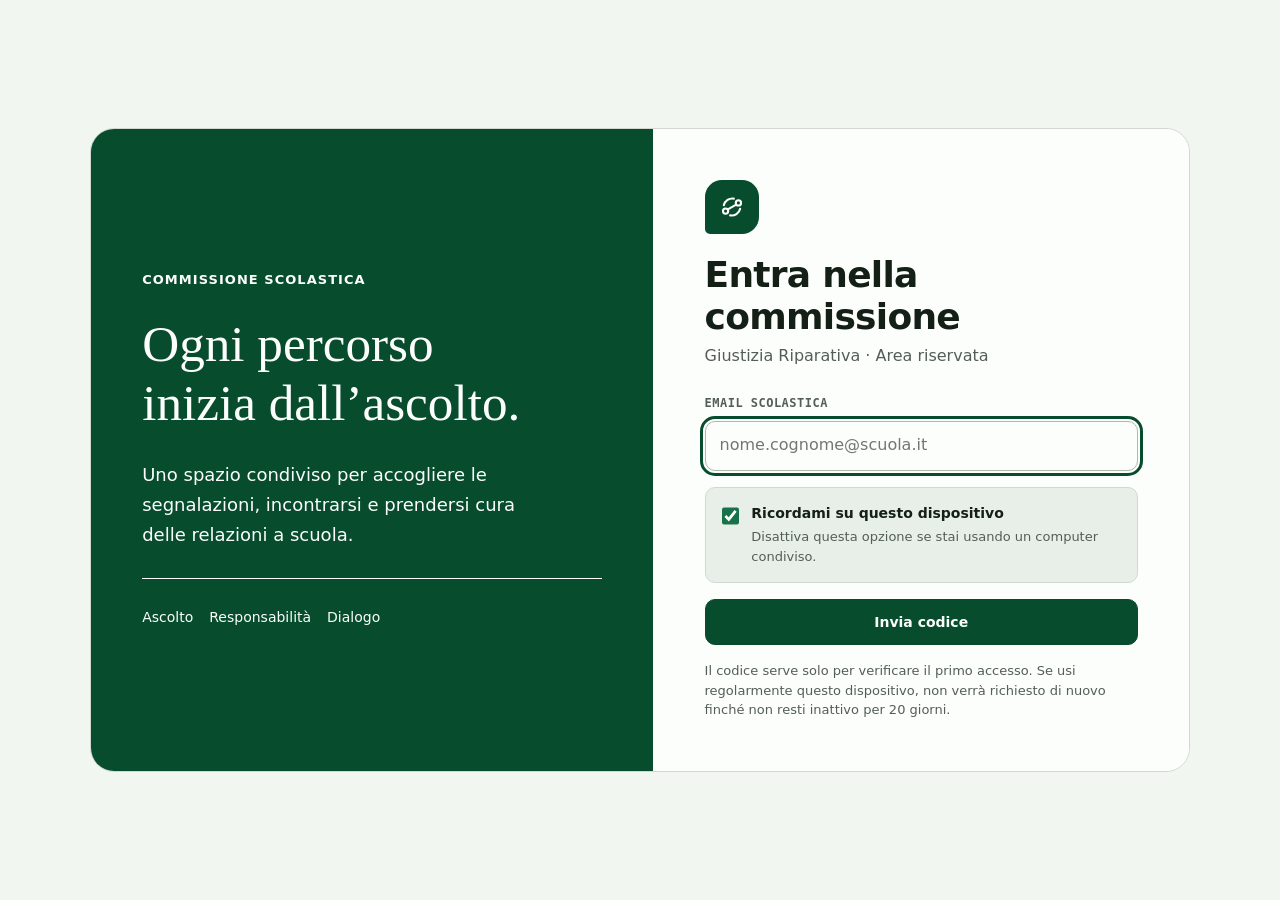
==== commit c846bb9a: "v41" ====
--- a/index.html
+++ b/index.html
@@ -1,14 +1,14 @@
 <!DOCTYPE html>
 <html lang="it">
 <head>
-  <meta name="app-ui-version" content="38">
+  <meta name="app-ui-version" content="41">
 <meta charset="UTF-8">
 <meta name="viewport" content="width=device-width,initial-scale=1,viewport-fit=cover">
 <meta name="referrer" content="no-referrer">
-<meta name="theme-color" content="#f6f7f4">
+<meta name="theme-color" content="#f2f5f1">
 <title>Giustizia Riparativa</title>
-<link rel="stylesheet" href="style.css?v=38">
-<link rel="manifest" href="manifest.webmanifest?v=38">
+<link rel="stylesheet" href="style.css?v=41">
+<link rel="manifest" href="manifest.webmanifest?v=41">
 <link rel="icon" href="icons/favicon-bilancia-v2.png" type="image/png">
 <link rel="apple-touch-icon" href="icons/apple-touch-bilancia-v2.png">
 <meta name="apple-mobile-web-app-capable" content="yes">
@@ -44,11 +44,18 @@
     <symbol id="i-restorative" viewBox="0 0 24 24"><circle cx="6.5" cy="15.5" r="2.25"/><circle cx="17.5" cy="8.5" r="2.25"/><path d="M5 10.5A7.5 7.5 0 0 1 13.6 4.8M19 13.5a7.5 7.5 0 0 1-8.6 5.7M8.4 14.1l7.2-4.2"/></symbol>
   </defs>
 </svg>
-<div id="login-screen" class="visible">
+<div id="login-screen" class="visible" data-od-id="login-screen">
+  <div class="login-layout">
+  <section class="login-intro" data-od-id="login-intro" aria-label="Il progetto">
+    <p class="eyebrow">Commissione scolastica</p>
+    <h2>Ogni percorso<br>inizia dall’ascolto.</h2>
+    <p>Uno spazio condiviso per accogliere le segnalazioni, incontrarsi e prendersi cura delle relazioni a scuola.</p>
+    <div class="intro-principles"><span>Ascolto</span><span>Responsabilità</span><span>Dialogo</span></div>
+  </section>
   <div class="login-card">
     <div class="brand-mark"><svg class="icon" aria-hidden="true"><use href="#i-restorative"></use></svg></div>
-    <h1>Giustizia Riparativa</h1>
-    <p class="sub">Area della commissione scolastica</p>
+    <h1>Entra nella commissione</h1>
+    <p class="sub">Giustizia Riparativa · Area riservata</p>
 
     <div id="login-restore-step" hidden>
       <div class="loading-state" style="min-height:150px;padding:24px 0 8px;">
@@ -83,9 +90,10 @@
   </div>
 </div>
 
+  </div>
 <div id="main-screen">
   <main class="container">
-    <header class="header">
+    <header class="header" data-od-id="dashboard-header">
       <div class="header-title">
         <div class="header-logo"><svg class="icon" aria-hidden="true"><use href="#i-restorative"></use></svg></div>
         <div><h1>Giustizia Riparativa <span class="coord-tag" id="coord-tag" hidden>Coordinatore</span></h1><p class="header-sub" id="welcome-msg"></p></div>
@@ -95,23 +103,25 @@
         <button class="btn-small" id="btn-logout" type="button"><svg class="icon" aria-hidden="true"><use href="#i-logout"></use></svg>Esci</button>
       </div>
       <div class="mobile-account" aria-label="Azioni account">
-        <button class="mobile-icon-action" id="mobile-btn-impostazioni" type="button" aria-label="Gestione membri" title="Gestione membri" hidden><svg class="icon" aria-hidden="true"><use href="#i-users"></use></svg></button>
-        <button class="mobile-icon-action mobile-icon-logout" id="mobile-btn-logout" type="button" aria-label="Esci" title="Esci"><svg class="icon" aria-hidden="true"><use href="#i-logout"></use></svg></button>
+        <button class="mobile-icon-action" id="mobile-btn-impostazioni" type="button" aria-label="Gestione membri" title="Gestione membri" hidden><svg class="icon" aria-hidden="true"><use href="#i-users"></use></svg><span>Membri</span></button>
+        <button class="mobile-icon-action mobile-icon-logout" id="mobile-btn-logout" type="button" aria-label="Esci" title="Esci"><svg class="icon" aria-hidden="true"><use href="#i-logout"></use></svg><span>Esci</span></button>
       </div>
     </header>
     <div class="network-banner" id="network-banner" role="status">Sei offline. Puoi consultare ciò che è già caricato, ma le modifiche non possono essere salvate.</div>
     <div class="demo-note" id="demo-note" role="status">Modalità dimostrativa attiva: i dati mostrati non sono quelli reali.</div>
-    <div class="nav-shell">
+    <div class="nav-shell" data-od-id="primary-navigation">
       <nav class="nav-wrap" aria-label="Sezioni principali"><span class="nav-indicator" id="nav-indicator" aria-hidden="true"></span>
         <button class="active" id="nav-segnalazioni" type="button" data-page="segnalazioni" aria-current="page"><svg class="icon" aria-hidden="true"><use href="#i-report"></use></svg>Segnalazioni</button>
         <button id="nav-incontri" type="button" data-page="incontri"><svg class="icon" aria-hidden="true"><use href="#i-calendar"></use></svg>Incontri</button>
         <button id="nav-bacheca" type="button" data-page="bacheca"><svg class="icon" aria-hidden="true"><use href="#i-megaphone"></use></svg><span>Bacheca</span><span class="nav-badge" id="avvisi-unread" hidden>0</span></button>
       </nav>
+      <p class="nav-caption">Lo spazio di lavoro della commissione.<br>Ascoltare, incontrarsi, costruire insieme.</p>
     </div>
 
     <div class="page-viewport" id="page-viewport">
       <div class="page-track" id="page-track">
-    <section id="page-segnalazioni" class="page active" aria-labelledby="nav-segnalazioni">
+    <section id="page-segnalazioni" class="page active" aria-labelledby="nav-segnalazioni" data-od-id="segnalazioni-section">
+      <div class="divider"><div><h2 class="section-label" data-od-id="segnalazioni-title">Segnalazioni</h2><p class="section-subtle">Segui le richieste e i percorsi di ascolto della commissione.</p></div></div>
       <div class="stats" id="seg-filters" aria-label="Filtra le segnalazioni per stato">
         <button class="stat stat-all active" type="button" data-filter="all" aria-pressed="true"><span class="stat-label">Tutte</span><span class="stat-value" id="stat-total">—</span></button>
         <button class="stat stat-open" type="button" data-filter="Aperta" aria-pressed="false"><span class="stat-label">Nuove</span><span class="stat-value" id="stat-aperte">—</span></button>
@@ -122,13 +132,13 @@
       <div class="refresh-row"><span class="updated-at" id="seg-updated">Non ancora aggiornato</span><button class="btn-small" id="refresh-segnalazioni" type="button"><svg class="icon" aria-hidden="true"><use href="#i-refresh"></use></svg>Aggiorna</button></div>
     </section>
 
-    <section id="page-incontri" class="page" aria-labelledby="nav-incontri">
+    <section id="page-incontri" class="page" aria-labelledby="nav-incontri" data-od-id="incontri-section">
       <div class="divider"><h2 class="section-label">Incontri</h2><button class="btn-primary" id="btn-proponi" type="button" hidden><svg class="icon" aria-hidden="true"><use href="#i-plus"></use></svg>Nuovo incontro</button></div>
       <div id="incontri-list" aria-live="polite"></div>
       <div class="refresh-row"><span class="updated-at" id="inc-updated">Non ancora aggiornato</span><button class="btn-small" id="refresh-incontri" type="button"><svg class="icon" aria-hidden="true"><use href="#i-refresh"></use></svg>Aggiorna</button></div>
     </section>
 
-    <section id="page-bacheca" class="page" aria-labelledby="nav-bacheca">
+    <section id="page-bacheca" class="page" aria-labelledby="nav-bacheca" data-od-id="bacheca-section">
       <div class="divider"><div><h2 class="section-label">Bacheca</h2><p class="section-subtle">Avvisi della commissione, visibili a tutti i membri.</p></div><button class="btn-primary" id="btn-nuovo-avviso" type="button"><svg class="icon" aria-hidden="true"><use href="#i-plus"></use></svg>Nuovo avviso</button></div>
       <div id="avvisi-list" class="notice-list" aria-live="polite"></div>
       <div class="refresh-row"><span class="updated-at" id="avvisi-updated">Non ancora aggiornato</span><button class="btn-small" id="refresh-avvisi" type="button"><svg class="icon" aria-hidden="true"><use href="#i-refresh"></use></svg>Aggiorna</button></div>
@@ -220,5 +230,5 @@
 
 <div class="update-banner" id="update-banner" hidden role="status" aria-live="polite"><span>È disponibile una nuova versione.</span><button type="button" id="update-now">Aggiorna</button></div>
 <div id="toast" class="toast" role="status" aria-live="polite" aria-atomic="true"></div>
-<script src="app.js?v=38"></script></body>
-</html>+<script src="app.js?v=41"></script></body>
+</html>
--- a/style.css
+++ b/style.css
@@ -1,1290 +1,475 @@
-:root{
-  --bg:#f6f7f4;--surface:#fff;--surface-soft:#f9faf7;--text:#1a1d1a;--muted:#5f655f;--subtle:#6b706a;
-  --line:#e1e4de;--line-strong:#d5d9d2;--green:#1d8f6b;--green-dark:#146b52;--green-soft:#eaf7f2;
-  --red:#b5473e;--red-soft:#fff1ef;--amber:#8a6413;--amber-soft:#fff7df;--blue:#315f9a;--blue-soft:#edf4ff;
-  --shadow:0 10px 28px rgba(30,38,32,.06);--radius:16px;--radius-sm:11px;--focus:0 0 0 3px rgba(29,143,107,.18);
-}
-*{box-sizing:border-box;margin:0;padding:0}
-html{color-scheme:light;scroll-behavior:smooth}
-body{min-height:100vh;background:var(--bg);color:var(--text);font-family:-apple-system,BlinkMacSystemFont,"Segoe UI",Roboto,Helvetica,Arial,sans-serif;-webkit-font-smoothing:antialiased;text-rendering:optimizeLegibility}
-button,input,select{font:inherit}
-button{color:inherit}
-a{color:#235d99;text-decoration:none;font-weight:650}a:hover{text-decoration:underline}
-button:focus-visible,input:focus-visible,select:focus-visible,a:focus-visible{outline:none;box-shadow:var(--focus)}
-button:disabled{opacity:.58;cursor:not-allowed;transform:none!important}
-.container{width:min(100% - 32px,840px);margin:0 auto;padding:26px 0 42px}
-.icon{width:18px;height:18px;display:inline-block;vertical-align:-3px;fill:none;stroke:currentColor;stroke-width:1.8;stroke-linecap:round;stroke-linejoin:round;flex:0 0 auto}
-.icon-sm{width:15px;height:15px}.icon-lg{width:25px;height:25px}.inline-icon-label{display:inline-flex;align-items:center;gap:8px}
+:root {
+  --bg: oklch(0.968 0.008 145);
+  --surface: oklch(0.995 0.003 145);
+  --surface-soft: oklch(0.945 0.012 145);
+  --text: oklch(0.225 0.022 150);
+  --muted: oklch(0.47 0.02 150);
+  --subtle: var(--muted);
+  --line: oklch(0.875 0.014 145);
+  --line-strong: oklch(0.77 0.02 145);
+  --green: oklch(0.49 0.105 158);
+  --green-dark: oklch(0.37 0.082 158);
+  --green-soft: oklch(0.93 0.035 158);
+  --red: oklch(0.46 0.19 25);
+  --red-soft: oklch(0.955 0.035 25);
+  --amber: oklch(0.58 0.135 84);
+  --amber-soft: oklch(0.965 0.055 88);
+  --blue: oklch(0.45 0.105 248);
+  --blue-soft: oklch(0.95 0.025 248);
+  --new: var(--red);
+  --new-soft: var(--red-soft);
+  --progress: var(--amber);
+  --progress-soft: var(--amber-soft);
+  --shadow-sm: 0 1px 2px color-mix(in oklch, var(--text) 7%, transparent), 0 6px 20px color-mix(in oklch, var(--text) 4%, transparent);
+  --shadow-lg: 0 24px 70px color-mix(in oklch, var(--text) 18%, transparent);
+  --focus: 0 0 0 4px color-mix(in oklch, var(--green) 24%, transparent);
+  --font-display: var(--font-body);
+  --font-editorial: "Iowan Old Style", Charter, Georgia, "Times New Roman", serif;
+  --font-body: -apple-system, BlinkMacSystemFont, "Segoe UI", system-ui, sans-serif;
+  --font-mono: ui-monospace, "SFMono-Regular", Consolas, monospace;
+  --radius-sm: 10px;
+  --radius: 16px;
+  --radius-lg: 24px;
+  --space-1: 4px;
+  --space-2: 8px;
+  --space-3: 12px;
+  --space-4: 16px;
+  --space-5: 20px;
+  --space-6: 24px;
+  --space-8: 32px;
+  --space-10: 40px;
+  --content: 1160px;
+}
+
+* { box-sizing: border-box; margin: 0; padding: 0; }
+html { color-scheme: light; scroll-behavior: smooth; -webkit-text-size-adjust: 100%; }
+body { min-height: 100vh; background: var(--bg); color: var(--text); font-family: var(--font-body); font-size: 16px; line-height: 1.55; -webkit-font-smoothing: antialiased; text-rendering: optimizeLegibility; }
+body::before { content: none; }
+body.dialog-scroll-locked { position: fixed; left: 0; right: 0; width: 100%; overflow: hidden; }
+button, input, select, textarea { font: inherit; color: inherit; }
+button { cursor: pointer; }
+button:disabled { cursor: not-allowed; opacity: .55; transform: none; }
+a { color: var(--green-dark); font-weight: 650; text-underline-offset: 3px; }
+a:hover { text-decoration-thickness: 2px; }
+svg { display: block; }
+p { text-wrap: pretty; }
+h1, h2, h3, h4 { font-family: var(--font-display); line-height: 1.15; text-wrap: balance; }
+.login-intro h2 { font-family: var(--font-editorial); }
+[hidden] { display: none !important; }
+button:focus-visible, a:focus-visible, input:focus-visible, select:focus-visible, textarea:focus-visible { outline: 3px solid var(--green-dark); outline-offset: 2px; box-shadow: inset 0 0 0 2px var(--surface); }
+.icon { width: 19px; height: 19px; display: inline-block; fill: none; stroke: currentColor; stroke-width: 1.8; stroke-linecap: round; stroke-linejoin: round; flex: 0 0 auto; }
+.icon-sm { width: 16px; height: 16px; }
+.icon-lg { width: 26px; height: 26px; }
+.inline-icon-label { display: inline-flex; align-items: center; gap: var(--space-2); }
+.container { width: min(calc(100% - 64px), 1440px); margin-inline: auto; padding: 32px 0 64px; display: grid; grid-template-columns: 208px minmax(0, 1fr); column-gap: 32px; align-items: start; }
+.header { grid-column: 1 / -1; }
+.page-viewport, .network-banner, .demo-note { grid-column: 2; }
+.eyebrow { font: 700 13px var(--font-body); letter-spacing: .08em; text-transform: uppercase; }
+.login-layout { width: min(100%, 1100px); display: grid; grid-template-columns: 1.05fr 1fr; background: var(--surface); border: 1px solid var(--line); border-radius: 24px; overflow: hidden; }
+.login-intro { background: var(--green-dark); color: var(--surface); padding: clamp(28px, 4vw, 56px); display: flex; flex-direction: column; justify-content: center; gap: 28px; }
+.login-intro h2 { font-size: clamp(36px, 4vw, 56px); font-weight: 500; }
+.login-intro > p:not(.eyebrow) { max-width: 35ch; font-size: 18px; line-height: 1.65; }
+.intro-principles { display: flex; flex-wrap: wrap; gap: 16px; padding-top: 28px; border-top: 1px solid currentColor; font-size: 14px; }
+.nav-caption { padding: 16px; color: var(--muted); font-size: 13px; line-height: 1.6; }
 
 /* Accesso */
-#login-screen{position:fixed;inset:0;z-index:80;display:none;align-items:center;justify-content:center;padding:20px;background:var(--bg);overflow:auto}
-#login-screen.visible{display:flex}
-.login-card{width:min(100%,450px);background:var(--surface);border:1px solid var(--line);border-radius:20px;padding:28px;box-shadow:var(--shadow)}
-.brand-mark{width:42px;height:42px;border-radius:13px;background:var(--green-soft);color:var(--green-dark);display:grid;place-items:center;margin-bottom:16px}
-.brand-mark .icon{width:24px;height:24px}
-.login-card h1{font-size:21px;line-height:1.2;letter-spacing:-.025em}.login-card .sub{margin-top:6px;color:var(--muted);font-size:14px;line-height:1.5}
-.login-label{display:block;margin:24px 0 9px;font-size:12px;font-weight:750;color:var(--muted);letter-spacing:.035em;text-transform:uppercase}
-.member-picker{display:grid;grid-template-columns:1fr 1fr;gap:8px;max-height:320px;overflow:auto;padding:2px}
-.login-member{min-height:48px;border:1px solid var(--line);border-radius:11px;background:#fff;text-align:left;padding:10px 12px;cursor:pointer;transition:.15s ease}
-.login-member:hover{background:var(--surface-soft);border-color:var(--line-strong)}.login-member.selected{background:var(--green-soft);border-color:#7ac6ad;color:var(--green-dark)}
-.member-name{display:block;font-size:14px;font-weight:680;letter-spacing:-.01em}.member-role{display:block;margin-top:2px;font-size:11px;font-weight:700;color:var(--amber)}
-.login-error{display:none;margin-top:10px;padding:9px 10px;border-radius:9px;background:var(--red-soft);color:var(--red);font-size:13px}
-.login-btn{width:100%;min-height:46px;margin-top:16px;border:0;border-radius:11px;background:var(--green-dark);color:#fff;font-weight:720;cursor:pointer;transition:.15s ease}.login-btn:hover{background:#105c46}
-
-/* Intestazione e navigazione */
-#main-screen{display:none}.header{display:flex;align-items:center;justify-content:space-between;gap:14px;padding-bottom:18px}
-.header-title{display:flex;align-items:center;gap:10px;min-width:0}.header-logo{width:34px;height:34px;border-radius:10px;background:var(--green-soft);color:var(--green-dark);display:grid;place-items:center}.header-logo .icon{width:20px;height:20px}
-.header h1{font-size:17px;letter-spacing:-.02em;line-height:1.25}.header-sub{margin-top:3px;color:var(--muted);font-size:13px}.coord-tag{display:inline-flex;margin-left:6px;padding:3px 7px;border-radius:999px;background:var(--amber-soft);color:var(--amber);font-size:10px;font-weight:750;vertical-align:2px}
-.header-actions{display:flex;align-items:center;gap:7px}.mobile-account{display:none;position:relative}.mobile-menu-trigger{width:44px;height:44px;display:grid;place-items:center;border:1px solid var(--line);border-radius:12px;background:#fff;cursor:pointer}
-.mobile-account-menu{display:none;position:absolute;right:0;top:calc(100% + 8px);z-index:45;min-width:200px;padding:6px;background:#fff;border:1px solid var(--line);border-radius:13px;box-shadow:0 14px 34px rgba(0,0,0,.11)}.mobile-account-menu.open{display:block}
-.mobile-account-menu button{width:100%;min-height:44px;padding:9px 10px;display:flex;align-items:center;gap:9px;border:0;border-radius:9px;background:transparent;text-align:left;cursor:pointer}.mobile-account-menu button:hover{background:var(--surface-soft)}
-.nav-shell{position:sticky;top:0;z-index:25;padding:8px 0 12px;background:linear-gradient(var(--bg) 75%,rgba(246,247,244,0));margin-bottom:10px}
-.nav-wrap{display:inline-grid;grid-template-columns:1fr 1fr;padding:4px;border:1px solid var(--line);border-radius:13px;background:#fff;box-shadow:0 2px 10px rgba(0,0,0,.025)}
-.nav-wrap button{min-height:40px;padding:8px 17px;border:0;border-radius:9px;background:transparent;color:var(--muted);font-size:13.5px;font-weight:680;display:flex;align-items:center;justify-content:center;gap:8px;cursor:pointer;transition:.15s ease}
-.nav-wrap button.active{background:var(--green-soft);color:var(--green-dark)}
-.page{display:none}.page.active{display:block;animation:fadeIn .16s ease}@keyframes fadeIn{from{opacity:.4}to{opacity:1}}
-
-/* Pulsanti */
-.btn-small,.btn-primary,.btn-danger,.btn-yes,.btn-no{min-height:40px;border-radius:10px;padding:8px 12px;display:inline-flex;align-items:center;justify-content:center;gap:7px;font-size:13px;font-weight:680;cursor:pointer;transition:.14s ease}
-.btn-small{background:#fff;border:1px solid var(--line);color:#454a45}.btn-small:hover{background:var(--surface-soft);border-color:var(--line-strong)}
-.btn-primary{background:var(--green-dark);border:1px solid var(--green-dark);color:#fff}.btn-primary:hover{background:#105c46}
-.btn-danger{background:#fff;border:1px solid #e7c3bf;color:var(--red)}.btn-danger:hover{background:var(--red-soft)}
+#login-screen { position: fixed; inset: 0; z-index: 80; display: none; place-items: center; overflow: auto; padding: 24px; background: var(--bg); }
+#login-screen.visible { display: grid; }
+.login-card { width: 100%; min-width: 0; padding: clamp(24px, 4vw, 52px); background: var(--surface); }
+.brand-mark, .header-logo { display: grid; place-items: center; background: var(--green-dark); color: var(--surface); }
+.brand-mark { width: 54px; height: 54px; margin-bottom: var(--space-5); border-radius: 17px 17px 17px 5px; }
+.brand-mark .icon { width: 28px; height: 28px; }
+.login-card h1 { font-size: clamp(28px, 3vw, 36px); font-weight: 600; letter-spacing: -.02em; }
+.login-card .sub { margin-top: 7px; color: var(--muted); font-size: 16px; }
+.login-label, .modal label, .member-editor-fields label { display: block; margin: 25px 0 8px; color: var(--muted); font-family: var(--font-mono); font-size: 12px; font-weight: 700; letter-spacing: .04em; text-transform: uppercase; }
+.login-input, .modal input, .modal select, .notice-modal textarea, .member-editor-fields input, .member-editor-fields select { width: 100%; min-height: 50px; padding: 11px 14px; background: var(--surface); border: 1px solid var(--line-strong); border-radius: var(--radius-sm); color: var(--text); font-size: 16px; }
+.login-input:hover, .modal input:hover, .modal select:hover, .notice-modal textarea:hover { border-color: var(--muted); }
+.code-input { font-family: var(--font-mono); font-size: 25px; font-variant-numeric: tabular-nums; letter-spacing: .2em; text-align: center; }
+.remember-row { display: flex; align-items: flex-start; gap: var(--space-3); margin-top: var(--space-4); padding: var(--space-4); background: var(--surface-soft); border: 1px solid var(--line); border-radius: var(--radius-sm); cursor: pointer; }
+.remember-row input { width: 20px; height: 20px; margin-top: 2px; accent-color: var(--green); }
+.remember-row span { display: block; font-size: 14px; line-height: 1.4; }
+.remember-row strong { display: block; font-weight: 700; }
+.remember-row small, .login-security-note { display: block; margin-top: var(--space-1); color: var(--muted); font-size: 13px; line-height: 1.5; }
+.login-security-note { margin-top: var(--space-4); }
+.code-sent-text { margin-top: var(--space-6); padding: var(--space-4); background: var(--green-soft); border-radius: var(--radius-sm); color: var(--green-dark); font-size: 14px; }
+.login-secondary-actions { display: flex; justify-content: center; flex-wrap: wrap; gap: var(--space-3); margin-top: var(--space-4); }
+.text-btn { min-height: 44px; padding: 8px; background: transparent; border: 0; color: var(--green-dark); font-weight: 650; }
+.text-btn:hover { text-decoration: underline; text-underline-offset: 3px; }
+.login-error, .form-error { display: none; margin-top: var(--space-3); padding: 12px 14px; background: var(--red-soft); border-left: 4px solid var(--red); border-radius: var(--radius-sm); color: var(--red); font-size: 14px; font-weight: 600; }
+.login-error.visible, .form-error.visible { display: block; }
+
+/* Intestazione */
+#main-screen { display: none; }
+.header { min-height: 88px; display: flex; align-items: center; justify-content: space-between; gap: var(--space-5); padding: var(--space-2) 0 var(--space-6); }
+.header-title { display: flex; align-items: center; gap: var(--space-4); min-width: 0; }
+.header-logo { width: 48px; height: 48px; border-radius: 15px 15px 15px 5px; box-shadow: 0 9px 24px color-mix(in oklch, var(--green-dark) 20%, transparent); }
+.header-logo .icon { width: 25px; height: 25px; }
+.header h1 { font-size: clamp(24px, 3vw, 31px); font-weight: 600; letter-spacing: -.025em; }
+.header-sub { margin-top: 2px; color: var(--muted); font-size: 14px; }
+.coord-tag { display: inline-flex; margin-left: 7px; padding: 4px 8px; background: var(--amber-soft); border-radius: 999px; color: var(--amber); font-family: var(--font-body); font-size: 11px; font-weight: 750; vertical-align: 3px; }
+.header-actions { display: flex; align-items: center; gap: var(--space-2); }
+.mobile-account { display: none; gap: var(--space-2); }
+.mobile-icon-action { width: 46px; height: 46px; display: grid; place-items: center; background: var(--surface); border: 1px solid var(--line); border-radius: var(--radius-sm); color: var(--text); }
+.mobile-icon-action:hover { background: var(--surface-soft); border-color: var(--line-strong); }
+
+/* Navigazione */
+.nav-shell { grid-column: 1; grid-row: 2 / span 4; position: sticky; top: 24px; z-index: 25; padding: 12px 0; border-top: 1px solid var(--line); }
+.nav-wrap { position: relative; display: grid; grid-template-columns: 1fr; gap: 8px; width: 100%; padding: 4px; }
+.nav-indicator { display: none; }
+.nav-indicator.no-transition { transition: none; }
+.nav-wrap button { min-height: 56px; display: flex; align-items: center; justify-content: flex-start; gap: 12px; padding: 16px; border: 1px solid transparent; border-radius: 12px; background: transparent; color: var(--muted); font-size: 16px; font-weight: 650; }
+.nav-wrap button:hover { color: var(--text); }
+.nav-wrap button.active { color: var(--green-dark); background: var(--green-soft); border-color: var(--line); }
+.nav-badge { min-width: 21px; height: 21px; display: inline-grid; place-items: center; padding-inline: 6px; background: var(--green-dark); border-radius: 999px; color: var(--surface); font-family: var(--font-mono); font-size: 11px; }
+.nav-badge[hidden] { display: none; }
+
+/* Pagine e avvisi globali */
+.page { display: none; min-width: 0; }
+.page.active { display: block; }
+.page-viewport { position: relative; min-width: 0; }
+.network-banner, .demo-note { display: none; margin-bottom: var(--space-4); padding: 13px 15px; border: 1px solid; border-radius: var(--radius-sm); font-size: 14px; font-weight: 600; }
+.network-banner.visible, .demo-note.visible { display: block; }
+.network-banner { background: var(--amber-soft); border-color: var(--amber); color: var(--amber); }
+.demo-note { background: var(--blue-soft); border-color: var(--blue); color: var(--blue); }
+
+/* Controlli */
+.btn-small, .btn-primary, .btn-danger, .btn-yes, .btn-no, .login-btn, .past-toggle, .availability-trigger, .seg-quick-meeting, .seg-meeting-state, .seg-delete-action, .seg-response-link { min-height: 46px; display: inline-flex; align-items: center; justify-content: center; gap: var(--space-2); padding: 10px 15px; border-radius: var(--radius-sm); font-size: 14px; font-weight: 700; line-height: 1.2; text-decoration: none; transition: transform .1s ease, background .16s ease, border-color .16s ease, box-shadow .16s ease; }
+.btn-small, .btn-yes, .btn-no, .past-toggle, .availability-trigger, .seg-meeting-state, .seg-response-link { background: var(--surface); border: 1px solid var(--line); color: var(--text); }
+.btn-small:hover, .past-toggle:hover, .availability-trigger:hover, .seg-meeting-state:hover, .seg-response-link:hover { background: var(--surface-soft); border-color: var(--line-strong); color: var(--text); }
+.btn-primary, .login-btn, .seg-quick-meeting { background: var(--green-dark); border: 1px solid var(--green-dark); color: var(--surface); }
+.btn-primary:hover, .login-btn:hover, .seg-quick-meeting:hover { background: color-mix(in oklch, var(--green-dark) 86%, var(--text)); color: var(--surface); }
+.btn-danger, .seg-delete-action { background: var(--surface); border: 1px solid color-mix(in oklch, var(--red) 40%, var(--line)); color: var(--red); }
+.btn-danger:hover, .seg-delete-action:hover { background: var(--red-soft); color: var(--red); }
+.btn-small:active, .btn-primary:active, .btn-danger:active, .seg-quick-meeting:active { transform: translateY(1px); }
+.login-btn { width: 100%; margin-top: var(--space-4); }
+
+/* Filtri */
+.stats { display: grid; grid-template-columns: repeat(4, minmax(0, 1fr)); gap: 8px; margin-bottom: 28px; }
+.stat { min-height: 60px; display: flex; align-items: center; justify-content: space-between; gap: 8px; padding: 12px; background: transparent; border: 1px solid var(--line); border-radius: 10px; text-align: left; }
+.stat:hover { transform: translateY(-2px); border-color: var(--line-strong); }
+.stat-label { color: var(--muted); font-size: 13px; font-weight: 700; }
+.stat-value { color: var(--text); font-family: var(--font-mono); font-size: 22px; font-weight: 600; font-variant-numeric: tabular-nums; }
+.stat.active { border-color: var(--text); box-shadow: inset 0 -4px 0 var(--text), var(--shadow-sm); }
+.stat-open .stat-value { color: var(--red); }
+.stat-progress .stat-value { color: var(--amber); }
+.stat-closed .stat-value { color: var(--green-dark); }
+.stat-open.active { border-color: var(--red); box-shadow: inset 0 -4px 0 var(--red), var(--shadow-sm); }
+.stat-progress.active { border-color: var(--amber); box-shadow: inset 0 -4px 0 var(--amber), var(--shadow-sm); }
+.stat-closed.active { border-color: var(--green-dark); box-shadow: inset 0 -4px 0 var(--green-dark), var(--shadow-sm); }
+
+/* Stati, badge e campi */
+.badge, .tag-oggi, .tag-passato, .chip, .notice-new-badge { display: inline-flex; align-items: center; width: fit-content; min-height: 27px; padding: 4px 9px; border-radius: 999px; font-size: 12px; font-weight: 750; line-height: 1.2; }
+.badge-studenti { background: var(--blue-soft); color: var(--blue); }
+.badge-adulti { background: var(--amber-soft); color: var(--amber); }
+.badge-entrambi, .badge-chiusa, .chip-yes, .tag-oggi, .notice-new-badge { background: var(--green-soft); color: var(--green-dark); }
+.badge-aperta, .chip-no { background: var(--red-soft); color: var(--red); }
+.badge-gestione, .chip-wait { background: var(--amber-soft); color: var(--amber); }
+.badge-neutral, .tag-passato { background: var(--surface-soft); color: var(--muted); }
+.stato-sel { min-height: 44px; max-width: 100%; padding: 8px 34px 8px 12px; background: var(--surface); border: 1px solid var(--line-strong); border-radius: var(--radius-sm); font-size: 14px; font-weight: 650; }
+.state-select-aperta { border-left: 4px solid var(--red); }
+.state-select-gestione { border-left: 4px solid var(--amber); }
+.state-select-chiusa { border-left: 4px solid var(--green-dark); }
 
 /* Segnalazioni */
-.stats{display:flex;gap:8px;margin-bottom:14px}.stat{flex:1;min-width:0;padding:11px 12px;border:1px solid var(--line);border-radius:12px;background:#fff;text-align:left;cursor:pointer;transition:.14s ease}.stat:hover{border-color:var(--line-strong)}.stat.active{background:var(--green-soft);border-color:#b7ddcf}.stat-label{font-size:11px;color:var(--muted);font-weight:720;line-height:1.25}.stat-value{margin-top:3px;font-size:21px;font-weight:760;letter-spacing:-.03em}.stat.active .stat-label,.stat.active .stat-value{color:var(--green-dark)}
-.card{background:#fff;border:1px solid var(--line);border-radius:var(--radius)}.table-card{overflow:hidden}
-table{width:100%;border-collapse:collapse;table-layout:fixed;font-size:13.5px}th{padding:12px 13px;text-align:left;background:#fafbf8;border-bottom:1px solid var(--line);color:var(--muted);font-size:10.5px;text-transform:uppercase;letter-spacing:.045em}td{padding:13px;border-bottom:1px solid #eceee9;vertical-align:middle;overflow-wrap:anywhere}tbody tr:last-child td{border-bottom:0}tbody tr:hover td{background:#fcfdfb}
-.badge{display:inline-flex;align-items:center;max-width:100%;padding:4px 8px;border-radius:7px;font-size:11.5px;font-weight:700;line-height:1.2}.badge-studenti{background:var(--blue-soft);color:var(--blue)}.badge-adulti{background:var(--amber-soft);color:var(--amber)}.badge-entrambi{background:var(--green-soft);color:var(--green-dark)}.badge-neutral{background:#f0f1ee;color:#555b55}.badge-aperta{background:var(--red-soft);color:var(--red)}.badge-gestione{background:var(--amber-soft);color:var(--amber)}.badge-chiusa{background:var(--green-soft);color:var(--green-dark)}
-.stato-sel{max-width:100%;min-height:36px;padding:6px 28px 6px 9px;border:1px solid var(--line-strong);border-radius:9px;background:#fff;color:#303430;font-size:12.5px}
-.seg-mobile-list{display:none}.seg-mobile-card{background:#fff;border:1px solid var(--line);border-left:4px solid var(--line-strong);border-radius:14px;overflow:hidden;box-shadow:0 3px 13px rgba(20,30,22,.035)}.seg-mobile-card+ .seg-mobile-card{margin-top:13px}.seg-mobile-card.state-aperta{border-left-color:#c5645d}.seg-mobile-card.state-gestione{border-left-color:#c89b3d}.seg-mobile-card.state-chiusa{border-left-color:#5c9e82}
-.seg-mobile-head{display:flex;align-items:center;justify-content:space-between;gap:10px;padding:12px 13px;background:#fcfdfb;border-bottom:1px solid #eceee9}.seg-mobile-date-wrap{display:flex;align-items:center;gap:9px;min-width:0}.seg-mobile-date-icon{width:33px;height:33px;border-radius:9px;background:#f0f5f1;color:var(--green-dark);display:grid;place-items:center}.seg-mobile-kicker{font-size:10px;color:var(--muted);font-weight:750;text-transform:uppercase;letter-spacing:.045em}.seg-mobile-date{margin-top:2px;font-size:13px;font-weight:730;color:#303430}
-.seg-mobile-body{padding:12px 13px;display:grid;gap:10px}.seg-mobile-field{display:grid;grid-template-columns:88px minmax(0,1fr);gap:10px;align-items:center}.seg-mobile-field-label{font-size:10.5px;color:var(--muted);font-weight:730;text-transform:uppercase;letter-spacing:.035em}.seg-mobile-field-value{min-width:0;font-size:13.5px;line-height:1.45;overflow-wrap:anywhere}
-.refresh-row{display:flex;align-items:center;justify-content:flex-end;gap:10px;margin-top:10px}.updated-at{font-size:11.5px;color:var(--muted)}
+.card { background: var(--surface); border: 1px solid var(--line); border-radius: var(--radius); }
+.table-card { background: transparent; border: 0; }
+.seg-desktop-list { display: grid; grid-template-columns: 1fr; gap: 14px; }
+.seg-desktop-card { min-width: 0; display: grid; grid-template-columns: 76px minmax(0, 1fr); align-content: start; background: var(--surface); border: 1px solid var(--line); border-radius: 16px; overflow: hidden; }
+.seg-desktop-card.state-aperta { border-left-color: var(--red); }
+.seg-desktop-card.state-gestione { border-left-color: var(--amber); }
+.seg-desktop-card.state-chiusa { border-left-color: var(--green-dark); }
+.seg-desktop-card.no-actions { grid-template-columns: 76px minmax(0, 1fr); }
+.seg-desktop-date-stack, .seg-mobile-date-stack { display: flex; flex-direction: column; align-items: center; justify-content: center; background: var(--surface-soft); border-right: 1px solid var(--line); }
+.seg-desktop-date-day, .seg-mobile-date-day { font-family: var(--font-body); font-size: 34px; font-weight: 600; line-height: 1; }
+.seg-desktop-date-month, .seg-mobile-date-month { margin-top: 4px; color: var(--muted); font-size: 12px; font-weight: 800; letter-spacing: .06em; text-transform: uppercase; }
+.seg-desktop-date-year, .seg-mobile-date-year { color: var(--subtle); font-family: var(--font-mono); font-size: 11px; }
+.seg-desktop-main { min-width: 0; display: flex; flex-direction: column; justify-content: center; gap: var(--space-3); padding: var(--space-5); }
+.seg-desktop-mainline { display: flex; align-items: center; flex-wrap: wrap; gap: var(--space-3); min-width: 0; }
+.seg-desktop-contact { min-width: 0; color: var(--muted); font-size: 14px; overflow-wrap: anywhere; }
+.seg-desktop-contact-label { margin-right: 7px; color: var(--subtle); font-size: 11px; font-weight: 750; text-transform: uppercase; }
+.seg-desktop-actions { grid-column: 1 / -1; display: flex; flex-direction: column; gap: 8px; padding: 16px; border-top: 1px solid var(--line); }
+.seg-desktop-action-info, .seg-desktop-action-buttons { display: flex; align-items: center; justify-content: flex-start; flex-wrap: wrap; gap: 8px; }
+.seg-meeting-state { background: var(--green-soft); border-color: transparent; color: var(--green-dark); }
+.seg-quick-meeting { background: var(--surface); color: var(--green-dark); }
+.seg-quick-meeting.secondary { background: var(--surface); color: var(--green-dark); }
+.seg-quick-meeting.secondary:hover { background: var(--green-soft); }
+.seg-delete-action { min-height: 44px; padding: 8px 12px; }
+.seg-mobile-list { display: none; }
+.refresh-row { display: flex; align-items: center; justify-content: flex-end; gap: var(--space-3); margin-top: var(--space-4); }
+.updated-at { color: var(--muted); font-size: 13px; }
+
+/* Sezioni */
+.divider { display: flex; align-items: center; justify-content: space-between; gap: var(--space-4); margin-bottom: var(--space-5); }
+.section-label { font-size: clamp(32px, 3.5vw, 44px); font-weight: 500; letter-spacing: -.025em; }
+.section-subtle { margin-top: var(--space-1); color: var(--muted); font-size: 15px; }
 
 /* Incontri */
-.divider{display:flex;align-items:center;justify-content:space-between;gap:12px;margin-bottom:12px}.section-label{font-size:16px;font-weight:760;letter-spacing:-.02em}
-.inc-card{position:relative;background:#fff;border:1px solid var(--line);border-radius:16px;padding:17px;margin-bottom:11px;box-shadow:0 3px 14px rgba(20,30,22,.035)}.inc-card::before{content:"";position:absolute;left:-1px;top:15px;bottom:15px;width:3px;border-radius:0 3px 3px 0;background:#a5aaa4}.inc-card.futuro::before{background:var(--green)}.inc-card.oggi::before{background:#d69a27}.inc-card.passato{opacity:.76}.inc-card.passato::before{background:#b7bbb6}
-.inc-date-heading{display:grid;grid-template-columns:64px minmax(0,1fr) auto;align-items:center;gap:12px}.inc-date-tile{width:64px;height:61px;border-radius:12px;background:#f0f6f2;border:1px solid #d8e7df;color:var(--green-dark);display:flex;flex-direction:column;align-items:center;justify-content:center;line-height:1}.inc-date-month{font-size:10px;font-weight:800;letter-spacing:.08em}.inc-date-day{margin-top:4px;font-size:25px;font-weight:790;letter-spacing:-.04em}.inc-date-weekday-out{font-size:15px;font-weight:760;text-transform:lowercase}.inc-date-year{margin-top:2px;font-size:12px;color:var(--muted)}.inc-date-fallback{font-size:14px;font-weight:700;color:var(--red)}.inc-date-tags{display:flex;align-items:center;gap:6px}.tag-oggi,.tag-passato{display:inline-flex;padding:4px 8px;border-radius:999px;font-size:10.5px;font-weight:750}.tag-oggi{background:#cdf1df;color:var(--green-dark)}.tag-passato{background:#f0f1ee;color:#646964}
-.inc-meta-row{display:flex;align-items:center;gap:8px;margin:12px 0 0 76px;color:var(--muted);font-size:13.5px;line-height:1.45;flex-wrap:wrap}.inc-meta-item{display:inline-flex;align-items:center;gap:6px}.inc-meta-item strong{color:#3e433e}.inc-meta-separator{color:#b1b5b0}.inc-meta-place{overflow-wrap:anywhere}
-.inc-linked{margin:14px 0 0 76px;padding:11px 12px;border:1px solid var(--line);border-radius:12px;background:#fbfcfa;display:flex;align-items:center;gap:10px}.inc-linked-icon{width:34px;height:34px;border-radius:9px;background:#eef6f2;color:var(--green-dark);display:grid;place-items:center}.inc-linked-label{display:block;font-size:9.8px;color:var(--muted);font-weight:800;text-transform:uppercase;letter-spacing:.05em}.inc-linked-details{margin-top:3px;display:flex;align-items:center;gap:8px;flex-wrap:wrap}.inc-linked-main{font-size:12.5px;font-weight:750;color:var(--green-dark)}.inc-linked-meta{font-size:12px;color:var(--muted)}
-.inc-response-row{margin-top:16px;padding-top:15px;border-top:1px solid #e9ebe6;display:grid;grid-template-columns:minmax(0,1fr) auto;align-items:center;gap:14px}.inc-response-label{font-size:10.5px;color:var(--muted);font-weight:780;text-transform:uppercase;letter-spacing:.045em}.inc-response-state{margin-top:3px;font-size:13.5px;color:#474c47}.inc-response-buttons{display:grid;grid-template-columns:1fr 1fr;gap:8px}.btn-yes,.btn-no{min-width:122px;background:#fff;border:1px solid var(--line);color:#555b55}.btn-yes:hover{background:var(--green-soft);border-color:#8acbb4;color:var(--green-dark)}.btn-no:hover{background:var(--red-soft);border-color:#dfaaa5;color:var(--red)}.btn-yes.active{background:#d3f5e4;border-color:#73caa9;color:var(--green-dark)}.btn-no.active{background:var(--red-soft);border-color:#dfaaa5;color:var(--red)}
-.inc-attendance{margin-top:13px}.progress-bar{height:6px;background:#eceee9;border-radius:999px;overflow:hidden}.progress-fill{height:100%;background:var(--green);border-radius:999px;transition:width .28s ease}.progress-label{margin-top:7px;font-size:12.5px;font-weight:730;color:#4e544e}.attendance-breakdown{margin-top:6px;display:flex;gap:11px;flex-wrap:wrap;font-size:11.5px;color:var(--muted)}.attendance-breakdown .yes{color:var(--green-dark)}.attendance-breakdown .no{color:var(--red)}
-.availability-trigger{width:100%;min-height:43px;margin-top:10px;justify-content:space-between;background:#fafbf8}.availability-count{font-size:11.5px;color:var(--muted);font-weight:580}.availability-label{display:inline-flex;align-items:center;gap:7px}
-.disp-panel-wrap{max-height:0;opacity:0;overflow:hidden;transition:max-height .25s ease,opacity .18s ease}.disp-panel-wrap.open{opacity:1}.disp-panel{margin-top:10px;padding:12px;border-radius:12px;background:#f9faf7;border:1px solid #e8ebe5}.availability-group+ .availability-group{margin-top:13px}.availability-group-title{display:flex;align-items:center;justify-content:space-between;margin-bottom:5px;color:var(--muted);font-size:10.5px;font-weight:800;text-transform:uppercase;letter-spacing:.04em}.availability-group-count{font-variant-numeric:tabular-nums}.member-row{display:flex;align-items:center;justify-content:space-between;gap:10px;min-height:39px;padding:6px 2px;border-bottom:1px solid #e8ebe5}.member-row:last-child{border-bottom:0}.member-row.me{margin:0 -6px;padding:6px 8px;border-radius:9px;background:#edf7f2;border-bottom-color:transparent}.member-info{display:flex;align-items:center;gap:9px;min-width:0}.avatar{width:29px;height:29px;border-radius:9px;display:grid;place-items:center;font-size:10px;font-weight:800;flex:0 0 auto}.member-name-row{min-width:0;font-size:13px;font-weight:620;overflow:hidden;text-overflow:ellipsis;white-space:nowrap}.you-badge{margin-left:5px;padding:2px 5px;border-radius:5px;background:var(--green);color:#fff;font-size:9px;font-weight:800}.chip{padding:4px 8px;border-radius:7px;font-size:11px;font-weight:680;white-space:nowrap}.chip-yes{background:var(--green-soft);color:var(--green-dark)}.chip-no{background:var(--red-soft);color:var(--red)}.chip-wait{background:#eff0ed;color:#626762}
-.seg-info{margin-bottom:12px;padding:10px 11px;border-radius:10px;background:#fff;border:1px solid #e5e8e1;display:grid;gap:4px}.seg-info-row{font-size:12px;color:var(--muted)}.seg-info-row span{color:#333833;font-weight:680}
-.inc-admin-actions{display:flex;gap:7px;justify-content:flex-end;margin-top:12px;padding-top:12px;border-top:1px dashed #e1e4de}.past-toggle{width:100%;min-height:44px;margin:14px 0 10px;display:flex;align-items:center;justify-content:space-between;padding:9px 12px;border:1px solid var(--line);border-radius:11px;background:#fff;color:var(--muted);font-size:12.5px;font-weight:700;cursor:pointer}
-
-/* Modali, feedback, stati */
-.loading-state,.empty-state{min-height:165px;display:flex;flex-direction:column;align-items:center;justify-content:center;text-align:center;padding:24px;color:var(--muted)}.spinner{width:26px;height:26px;border:2.5px solid #e5e8e2;border-top-color:var(--green);border-radius:50%;animation:spin .7s linear infinite;margin-bottom:10px}@keyframes spin{to{transform:rotate(360deg)}}.empty-icon{width:52px;height:52px;border-radius:14px;background:#f0f3ef;color:var(--green-dark);display:grid;place-items:center;margin-bottom:11px}.empty-title{font-size:14.5px;font-weight:750;color:#3d423d}.empty-sub{max-width:330px;margin-top:5px;font-size:13px;line-height:1.5}
-.modal-bg,.confirm-bg{display:none;position:fixed;inset:0;z-index:100;align-items:center;justify-content:center;padding:16px;background:rgba(19,25,21,.38);backdrop-filter:blur(3px)}.modal-bg.open,.confirm-bg.open{display:flex}.modal{width:min(100%,460px);max-height:min(90vh,720px);overflow:auto;background:#fff;border-radius:18px;padding:21px;box-shadow:0 18px 55px rgba(0,0,0,.16)}.modal h3{font-size:17px;letter-spacing:-.015em;margin-bottom:14px}.modal label{display:block;margin:13px 0 6px;color:var(--muted);font-size:11px;font-weight:760;text-transform:uppercase;letter-spacing:.04em}.modal input,.modal select{width:100%;min-height:45px;padding:9px 11px;border:1px solid var(--line-strong);border-radius:10px;background:#fff;color:var(--text);font-size:14px}.hint{margin-top:6px;color:var(--muted);font-size:11.5px;line-height:1.45}.form-error{display:none;margin-top:10px;padding:9px 10px;border-radius:9px;background:var(--red-soft);color:var(--red);font-size:12.5px}.form-error.visible{display:block}.modal-btns{display:flex;justify-content:flex-end;gap:8px;margin-top:18px}.confirm-box{width:min(100%,340px);background:#fff;border-radius:17px;padding:20px;box-shadow:0 18px 55px rgba(0,0,0,.16)}.confirm-box h4{font-size:16px}.confirm-box p{margin-top:7px;color:var(--muted);font-size:13.5px;line-height:1.5}.confirm-btns{display:flex;justify-content:flex-end;gap:8px;margin-top:17px}
-.members-note{margin:0 0 12px;padding:9px 10px;border-radius:9px;background:var(--amber-soft);color:#70520f;font-size:11.5px;line-height:1.45}.membro-row{display:flex;align-items:center;justify-content:space-between;gap:10px;padding:8px 0;border-bottom:1px solid #eceee9}.membro-row:last-child{border-bottom:0}.add-membro{display:flex;gap:8px;margin-top:12px}.add-membro input{flex:1}
-.toast{position:fixed;left:50%;bottom:22px;z-index:150;max-width:min(90vw,440px);transform:translate(-50%,14px);opacity:0;pointer-events:none;padding:10px 13px;border-radius:11px;background:#233027;color:#fff;font-size:13px;font-weight:650;box-shadow:0 10px 30px rgba(0,0,0,.18);transition:.18s ease}.toast.visible{opacity:1;transform:translate(-50%,0)}.toast.error{background:#843e38}.toast.info{background:#3f5047}
-.network-banner{display:none;margin-bottom:12px;padding:9px 11px;border-radius:10px;background:var(--amber-soft);color:#70520f;border:1px solid #ecdca4;font-size:12.5px;line-height:1.45}.network-banner.visible{display:block}.demo-note{display:none;margin-bottom:12px;padding:9px 11px;border-radius:10px;background:#eef5ff;color:#2f5c90;border:1px solid #cedef2;font-size:12.5px}.demo-note.visible{display:block}
-
-@media(max-width:700px){
-  .container{width:min(100% - 20px,840px);padding:14px 0 34px}.header{padding:4px 1px 9px}.header h1{font-size:15.5px}.header-logo{width:32px;height:32px}.header-actions{display:none}.mobile-account{display:block}.nav-shell{margin-left:-10px;margin-right:-10px;padding:7px 10px 10px}.nav-wrap{width:100%;display:grid}.nav-wrap button{min-height:44px;font-size:13.5px}
-  .stats{overflow-x:auto;scrollbar-width:none;padding-bottom:2px}.stats::-webkit-scrollbar{display:none}.stat{flex:0 0 auto;min-width:118px;padding:9px 10px}.stat-value{font-size:19px}.seg-desktop-table{display:none}.seg-mobile-list{display:block}.table-card{background:transparent;border:0;overflow:visible}.refresh-row{justify-content:space-between}.updated-at{font-size:11px}
-  .divider{margin-bottom:10px}.section-label{font-size:16px}.btn-primary{min-height:44px}.inc-card{padding:14px;border-radius:15px}.inc-date-heading{grid-template-columns:60px minmax(0,1fr) auto;gap:10px}.inc-date-tile{width:60px;height:58px}.inc-meta-row,.inc-linked{margin-left:70px}.inc-meta-row{margin-top:9px}.inc-linked{margin-top:11px}.inc-response-row{grid-template-columns:1fr;gap:10px}.inc-response-buttons{width:100%}.btn-yes,.btn-no{min-width:0;min-height:48px}.availability-trigger{min-height:48px;align-items:flex-start;flex-direction:column;justify-content:center;gap:2px}.availability-count{font-size:11px}.inc-admin-actions{display:grid;grid-template-columns:1fr 1fr}.inc-admin-actions .btn-small,.inc-admin-actions .btn-danger{width:100%}.member-row{min-height:42px}.modal-bg,.confirm-bg{align-items:flex-end;padding:0}.modal,.confirm-box{width:100%;max-width:none;border-radius:18px 18px 0 0;padding:18px 16px max(18px,env(safe-area-inset-bottom));max-height:92dvh}.modal input,.modal select{min-height:48px}.modal-btns,.confirm-btns{display:grid;grid-template-columns:1fr 1fr}.modal-btns button,.confirm-btns button{min-height:46px}.add-membro{display:grid;grid-template-columns:1fr auto}.seg-mobile-field{grid-template-columns:82px minmax(0,1fr)}
-}
-@media(max-width:420px){.member-picker{grid-template-columns:1fr}.login-card{padding:22px 18px}.inc-date-tags{grid-column:2/4;justify-content:flex-start}.inc-meta-row,.inc-linked{margin-left:0}.inc-meta-row{padding-left:70px}.inc-linked{margin-top:12px}.attendance-breakdown{gap:8px}.seg-mobile-field{grid-template-columns:76px minmax(0,1fr)}}
-@media(prefers-reduced-motion:reduce){*,*::before,*::after{animation-duration:.01ms!important;transition-duration:.01ms!important;scroll-behavior:auto!important}}
-
-
-/* ===== V16 · rifinitura visiva =====
-   Ritorno alla leggerezza della v14, mantenendo logica e robustezza della v16. */
-:root{
-  --bg:#f7f7f5;
-  --text:#1a1a1a;
-  --muted:#737773;
-  --subtle:#8a8e89;
-  --line:#e7e7e3;
-  --line-strong:#d9dad5;
-  --green:#1D9E75;
-  --green-dark:#146b52;
-  --green-soft:#edf8f4;
-  --shadow:0 5px 22px rgba(20,28,23,.045);
-}
-body{background:var(--bg);font-weight:400;letter-spacing:0;text-rendering:auto}
-.container{max-width:840px;width:auto;margin:0 auto;padding:2rem 1.5rem 2.5rem}
-
-/* Tipografia: gerarchia chiara senza grassetto diffuso */
-.header h1{font-size:16px;font-weight:650;letter-spacing:-.012em}
-.header-sub{font-size:13px;color:#777;font-weight:400}
-.coord-tag{font-weight:600}
-a{font-weight:500}
-.login-card h1{font-weight:650}
-.login-label{font-weight:600}
-.member-name{font-weight:500}
-.member-role{font-weight:600}
-.login-btn{font-weight:600}
-.nav-wrap button{font-weight:500}
-.nav-wrap button.active{font-weight:600}
-.btn-small,.btn-primary,.btn-danger,.btn-yes,.btn-no{font-weight:500}
-.btn-primary,.btn-yes.active,.btn-no.active{font-weight:600}
-.section-label{font-weight:650}
-.badge{font-weight:550}
-.stato-sel{font-weight:400}
-.updated-at{font-weight:400}
-
-/* Intestazione e navigazione più vicine alla versione precedente */
-.header{padding-bottom:1rem;margin-bottom:.65rem;border-bottom:1px solid #ecece8}
-.header-logo{width:32px;height:32px;border-radius:9px}
-.nav-shell{padding:8px 0 12px;margin-bottom:8px;background:linear-gradient(var(--bg) 78%,rgba(247,247,245,0))}
-.nav-wrap{padding:3px;border-radius:11px;background:#f1f1ee;border:1px solid #e4e4df;box-shadow:none}
-.nav-wrap button{min-height:38px;padding:7px 18px;border-radius:8px;color:#777}
-.nav-wrap button.active{background:#fff;color:var(--green-dark);box-shadow:0 1px 3px rgba(0,0,0,.035)}
-
-/* Pulsanti: meno pesanti */
-.btn-small,.btn-primary,.btn-danger,.btn-yes,.btn-no{border-radius:9px}
-.btn-small{color:#555;background:#fff}
-.btn-primary{background:var(--green-dark)}
-
-/* Filtri / statistiche: label e numero SEMPRE su due righe, senza sovrapposizioni */
-.stats{display:grid;grid-template-columns:repeat(4,minmax(0,1fr));gap:8px;margin-bottom:1.25rem;overflow:visible}
-.stat{display:flex;flex-direction:column;align-items:flex-start;justify-content:center;gap:7px;min-width:0;min-height:92px;padding:.85rem 1rem;background:#fff;border:1px solid var(--line);border-radius:12px;text-align:left;box-shadow:none}
-.stat-label,.stat-value{display:block;width:100%;margin:0;position:static;line-height:1.15}
-.stat-label{font-size:11.5px;color:#777;font-weight:500;text-transform:none;letter-spacing:0}
-.stat-value{font-size:24px;color:#252825;font-weight:650;letter-spacing:-.02em}
-.stat.active{background:#f0faf6;border-color:#9ed8c4}
-.stat.active .stat-label,.stat.active .stat-value{color:var(--green-dark)}
-
-/* Tabella: aria e pesi più sobri */
-.card{border-color:#e5e5e1;border-radius:13px}
-.table-card{box-shadow:none}
-table{font-size:13.5px}
-th{padding:12px 13px;background:#fff;color:#a0a29f;font-size:10.5px;font-weight:600;letter-spacing:.045em}
-td{padding:13px;color:#343734;font-weight:400}
-tbody tr:hover td{background:#fafaf8}
-.badge{padding:4px 9px;border-radius:6px;font-size:11.5px}
-
-/* Evita eccesso di grassetto nei contenuti dinamici */
-.seg-mobile-kicker,.seg-mobile-field-label,.inc-response-label,.modal label{font-weight:600}
-.seg-mobile-date{font-weight:500}
-.inc-date-day{font-weight:600}
-.inc-date-month,.inc-time strong,.progress-label strong,.availability-label,.disp-group-title,.past-toggle,.empty-title{font-weight:600}
-.seg-info-row span{font-weight:500}
-.toast{font-weight:500}
-
-@media(max-width:700px){
-  .container{width:auto;max-width:none;padding:14px 10px 32px}
-  .header{margin-bottom:0;padding:4px 1px 9px;border-bottom:0}
-  .header h1{font-size:15.5px}
-  .nav-shell{margin-left:-10px;margin-right:-10px;padding:7px 10px 10px}
-  .nav-wrap{width:100%;background:#f1f1ee}
-  .nav-wrap button{min-height:44px}
-  .stats{display:grid;grid-template-columns:repeat(2,minmax(0,1fr));gap:8px;overflow:visible;padding-bottom:0}
-  .stat{min-width:0;min-height:72px;padding:10px 11px;gap:5px}
-  .stat-label{font-size:11px}
-  .stat-value{font-size:20px}
-  .section-label{font-size:15.5px}
-}
-
-
-
-
-/* V19 — Revisione mirata della sezione Incontri:
-   meno densità, più separazione tra card e gerarchia più chiara */
-.incontri-list-stack{display:grid;gap:18px}
-.incontri-list-stack + .past-toggle{margin-top:2px}
-.incontri-list-stack.past{margin-top:14px}
-/* V17 — Sezione Incontri riportata alla leggerezza visiva della V14 */
-.inc-card{
-  position:relative;background:#fff;border:1.5px solid #e9ece7;border-radius:16px;
-  padding:1.18rem 1.18rem 1.08rem;margin-bottom:0;border-left:4px solid #d0d0ce;
-  box-shadow:0 2px 10px rgba(21,27,24,.03);transition:box-shadow .18s ease,border-color .18s ease;
-}
-.inc-card::before{display:none!important}
-.inc-card.futuro{border-left-color:#1D9E75}.inc-card.oggi{border-left-color:#f59e0b}.inc-card.passato{border-left-color:#d0d0ce;opacity:.72}
-.inc-card:hover{box-shadow:0 7px 20px rgba(21,27,24,.055)}.inc-card.passato:hover{opacity:.85}
-
-.inc-date-heading{
-  display:grid!important;grid-template-columns:64px minmax(0,1fr) auto;align-items:center!important;
-  gap:12px;min-height:62px;margin-bottom:9px;
-}
-.inc-date-tile{
-  width:64px;min-width:64px;height:62px;border-radius:12px;background:#f0f6f3;border:1px solid #dceae4;
-  color:#175f49;display:flex;flex-direction:column;align-items:center;justify-content:center;line-height:1;
-}
-.inc-date-month{font-size:10px;font-weight:700;letter-spacing:.07em;line-height:1}.inc-date-day{margin-top:4px;font-size:25px;font-weight:700;letter-spacing:-.035em;line-height:1.05}
-.inc-date-weekday-out{font-size:15px;line-height:1.25;font-weight:650;text-transform:lowercase;color:#292927}.inc-date-year{margin-top:3px;font-size:12.5px;line-height:1.2;color:#777772;font-weight:500}
-.inc-date-tags{display:flex!important;width:auto!important;margin:0!important;align-items:center;justify-content:flex-end;gap:5px}
-.tag-oggi,.tag-passato{min-height:26px;padding:4px 9px;border-radius:999px;line-height:1;white-space:nowrap;font-size:10.5px;font-weight:600}.tag-oggi{background:#e5f6ef;color:#10654c}.tag-passato{background:#f3f4f6;color:#777}
-
-.inc-meta-row{display:flex;align-items:center;flex-wrap:wrap;gap:5px 7px;margin:3px 0 0 0;color:#666;font-size:13px;line-height:1.5}
-.inc-meta-item{display:inline-flex;align-items:center;gap:5px;min-width:0}.inc-meta-item strong{color:#444;font-weight:600}.inc-meta-item .icon{color:#777772;margin:0}.inc-meta-separator{color:#b0b0ab}.inc-meta-place{overflow-wrap:anywhere}
-
-.inc-linked{
-  margin:0;padding:10px 11px;border:1px solid #ecefe8;border-radius:11px;background:#fbfcfa;
-  display:grid;grid-template-columns:34px minmax(0,1fr);gap:11px;align-items:center!important;color:#666;
-}
-.inc-linked-icon{width:34px;height:34px;border-radius:9px;background:#eef7f4;color:#17785c;display:grid;place-items:center}
-.inc-linked-label{display:block;margin:0;line-height:1.15;font-size:10px;color:#73736e;font-weight:650;text-transform:uppercase;letter-spacing:.045em}
-.inc-linked-details{margin-top:4px;display:flex;align-items:center;flex-wrap:wrap;gap:6px 9px;min-width:0}
-.inc-linked-main{margin:0;display:inline-flex;align-items:center;padding:3px 7px;border-radius:7px;background:#eef5f2;color:#24634f;font-size:11.5px;font-weight:650;letter-spacing:.025em;white-space:nowrap}
-.inc-linked-meta{margin:0;color:#666660;font-size:12px;font-weight:500}
-
-.inc-response-row{display:flex;align-items:center;justify-content:space-between;gap:14px}
-.inc-response-label{font-size:11px;color:#888;font-weight:600;text-transform:uppercase;letter-spacing:.035em;line-height:1.2}.inc-response-state{margin-top:2px;font-size:12.5px;color:#5e5e5a;font-weight:500;line-height:1.35}
-.inc-response-buttons{display:flex;gap:6px;align-items:center;flex-shrink:0}.btn-yes,.btn-no{font-size:12.5px;padding:7px 13px;border-radius:8px;border:1.5px solid #e8e8e6;background:#fff;color:#666;font-weight:500;min-width:auto}
-.btn-yes.active{background:#d1fae5;color:#065f46;border-color:#6ee7b7;font-weight:600}.btn-no.active{background:#fee2e2;color:#dc2626;border-color:#fca5a5;font-weight:600}
-
-.inc-attendance{margin-top:0}.progress-bar{height:6px;background:#edf0eb;border-radius:999px;overflow:hidden}.progress-fill{height:6px;background:#1D9E75;border-radius:999px}
-.progress-label{font-size:12px;color:#666;margin-top:6px;font-weight:600;line-height:1.35}.attendance-breakdown{display:flex;flex-wrap:wrap;align-items:center;gap:5px 10px;margin-top:4px;font-size:11px;color:#999;line-height:1.35}
-.attendance-breakdown .yes{color:#0b7a58}.attendance-breakdown .no{color:#b43a32}
-.availability-trigger{width:100%;margin-top:10px;min-height:40px;display:flex;justify-content:space-between;align-items:center;gap:8px;text-align:left;background:#f8f8f6;border-color:#e6e6e2;color:#444;border-radius:10px;padding-left:12px;padding-right:12px}
-.availability-trigger:hover{background:#f3f3f0}.availability-trigger .availability-count{color:#999;font-size:11.5px;font-weight:500}
-
-
-.inc-section{margin-top:14px}
-.inc-section + .inc-section{margin-top:12px}
-.inc-section-surface{
-  padding:13px 14px;
-  border:1px solid #eef1eb;
-  border-radius:13px;
-  background:#fcfcfb;
-}
-.inc-section-header{
-  display:flex;
-  align-items:center;
-  justify-content:space-between;
-  gap:10px;
-  margin-bottom:9px;
-}
-.inc-section-kicker{
-  font-size:10.5px;
-  color:#7a7d76;
-  font-weight:700;
-  text-transform:uppercase;
-  letter-spacing:.05em;
-}
-.inc-section-linked .inc-linked-label{font-size:10px}
-.inc-section-linked .inc-linked-main{background:#eff5f1}
-.inc-linked-compact-note{
-  margin-top:4px;
-  font-size:12px;
-  color:#7a7d76;
-  line-height:1.4;
-}
-.inc-summary-top{
-  display:flex;
-  align-items:flex-start;
-  justify-content:space-between;
-  gap:10px;
-  margin-bottom:8px;
-}
-.inc-summary-text{min-width:0}
-.inc-summary-text .progress-label{margin-top:2px}
-.inc-summary-side{
-  flex:0 0 auto;
-  min-width:fit-content;
-  padding:6px 8px;
-  border-radius:10px;
-  background:#f3f7f4;
-  color:#24634f;
-  font-size:11px;
-  font-weight:600;
-  line-height:1.25;
-  text-align:right;
-}
-.inc-card.passato .inc-section-surface{background:#fbfbfa}
-.inc-card.passato .availability-trigger{background:#fafaf8}
-
-
-.disp-panel{margin-top:10px;padding:.9rem 1rem;border-radius:11px;background:#f9faf8;border:1px solid #edf0ea}.inc-admin-actions{display:flex;gap:8px;justify-content:flex-end;flex-wrap:wrap;margin-top:14px;padding-top:0;border-top:0}
-.inc-admin-actions .btn-small,.inc-admin-actions .btn-danger{min-height:34px;padding:6px 10px;font-size:12px;font-weight:500}
-
-@media(max-width:700px){
-  .incontri-list-stack{gap:16px}
-  .inc-card{padding:1rem;border-radius:15px}
-  .inc-date-heading{grid-template-columns:60px minmax(0,1fr) auto;gap:10px;min-height:60px}
-  .inc-date-tile{width:60px;min-width:60px;height:60px}.inc-date-day{font-size:24px}.inc-date-weekday-out{font-size:14.5px}.inc-date-year{font-size:12px}
-  .inc-meta-row{margin-left:0!important;padding-left:0!important;gap:5px 6px;font-size:13px}
-  .inc-section{margin-top:12px}
-  .inc-section-surface{padding:12px}
-  .inc-linked{margin-left:0!important;padding:10px}
-  .inc-response-row{grid-template-columns:none!important;flex-direction:column;align-items:stretch;gap:10px}
-  .inc-response-buttons{display:grid;grid-template-columns:1fr 1fr;gap:8px;width:100%}
-  .inc-response-buttons .btn-yes,.inc-response-buttons .btn-no{width:100%;min-height:50px}
-  .inc-summary-top{flex-direction:column;gap:8px}
-  .inc-summary-side{text-align:left}
-  .availability-trigger{min-height:48px;flex-direction:column;align-items:flex-start;justify-content:center;gap:2px}
-  .availability-trigger .availability-count{display:block!important;font-size:11px;line-height:1.25}
-  .inc-admin-actions{display:flex;justify-content:stretch}
-  .inc-admin-actions .btn-small,.inc-admin-actions .btn-danger{flex:1;width:auto;min-height:40px}
-}
-@media(max-width:390px){.inc-date-heading{grid-template-columns:58px minmax(0,1fr) auto;gap:9px}.inc-date-tile{width:58px;min-width:58px;height:58px}.inc-date-tags .tag-oggi,.inc-date-tags .tag-passato{font-size:10px;padding:4px 7px}}
-
-/* V18 — accesso verificato via email e membri centralizzati */
-.login-card{width:min(100%,430px)}
-.login-input{width:100%;min-height:48px;padding:10px 12px;border:1px solid var(--line-strong);border-radius:11px;background:#fff;color:var(--text);font-size:15px;outline:none}
-.login-input:focus{border-color:#7bbba4;box-shadow:var(--focus)}
-.code-input{font-size:24px;letter-spacing:.22em;text-align:center;font-variant-numeric:tabular-nums}
-.remember-row{display:flex;align-items:flex-start;gap:10px;margin-top:13px;padding:11px;border:1px solid #e8e8e3;border-radius:11px;background:#fafbf9;cursor:pointer}
-.remember-row input{width:18px;height:18px;margin-top:2px;accent-color:var(--green)}
-.remember-row span{display:block;min-width:0;font-size:13px;line-height:1.35;color:#444}
-.remember-row strong{display:block;font-weight:600}
-.remember-row small{display:block;margin-top:3px;color:#777;font-size:11.5px;line-height:1.4}
-.login-security-note{margin-top:12px;color:#777;font-size:11.5px;line-height:1.5}
-.code-sent-text{margin-top:21px;padding:10px 11px;border-radius:10px;background:var(--green-soft);color:#3f5f53;font-size:13px;line-height:1.45}
-.login-secondary-actions{display:flex;justify-content:center;flex-wrap:wrap;gap:6px 14px;margin-top:13px}
-.text-btn{border:0;background:transparent;color:var(--green-dark);font-size:12.5px;font-weight:500;cursor:pointer;padding:5px}
-.text-btn:hover{text-decoration:underline}
-.text-btn:disabled{color:#999;text-decoration:none}
-.login-error{display:none}
-
-.members-modal{width:min(100%,680px)}
-.members-editor{display:grid;gap:10px;max-height:58vh;overflow:auto;padding:1px 2px 2px}
-.member-editor-card{padding:12px;border:1px solid var(--line);border-radius:12px;background:#fff}
-.member-editor-card.inactive{background:#f8f8f6;opacity:.72}
-.member-editor-head{display:flex;align-items:center;justify-content:space-between;gap:10px}
-.member-editor-title{font-size:13.5px;font-weight:600;color:#333}
-.member-editor-status{margin-top:2px;font-size:11px;color:#777}
-.member-editor-action{flex:0 0 auto}
-.member-editor-fields{display:grid;grid-template-columns:1.05fr 1.35fr .8fr;gap:8px;margin-top:10px}
-.member-editor-fields label{margin:0!important;font-size:10px!important}
-.member-editor-fields input,.member-editor-fields select{margin-top:5px;min-height:42px!important;font-size:13px!important}
-.members-add-row{width:100%;margin-top:10px}
-.members-note{background:#f4f7f4;color:#5f655f;border:1px solid #e4e8e3}
-@media(max-width:700px){
-  .login-card{padding:22px 18px}
-  .member-editor-fields{grid-template-columns:1fr}
-  .member-editor-fields input,.member-editor-fields select{min-height:46px!important}
-  .members-editor{max-height:55vh}
-}
-
-
-/* V20 — Azione rapida: crea incontro dalla segnalazione */
-.seg-row-actions{display:flex;flex-direction:column;align-items:flex-start;gap:7px}
-.seg-row-actions a{display:inline-flex;align-items:center;gap:4px}
-.seg-quick-meeting{
-  display:inline-flex;align-items:center;justify-content:center;gap:6px;
-  min-height:34px;padding:6px 10px;border:1px solid #cfe3da;border-radius:9px;
-  background:#f1f8f5;color:#17664f;font:inherit;font-size:12px;font-weight:600;
-  cursor:pointer;transition:background .15s,border-color .15s,transform .08s;
-}
-.seg-quick-meeting:hover{background:#e9f4ef;border-color:#bad8cb}
-.seg-quick-meeting:active{transform:scale(.98)}
-.seg-meeting-linked{
-  display:inline-flex;align-items:center;gap:5px;padding:5px 8px;border-radius:8px;
-  background:#f5f6f3;color:#70736d;font-size:11px;font-weight:500;line-height:1.25
-}
-.seg-mobile-meeting-action{
-  margin-top:3px;padding-top:12px;border-top:1px solid #edf0eb;
-}
-.seg-mobile-meeting-action .seg-quick-meeting{
-  width:100%;min-height:46px;font-size:13px;
-}
-.seg-mobile-meeting-action .seg-meeting-linked{
-  width:100%;min-height:40px;justify-content:center;
-}
-@media(max-width:700px){
-  .seg-row-actions{gap:6px}
-}
-
-
-/* V21 — il comando rapido resta discreto ma chiaramente azionabile */
-.seg-quick-meeting{box-shadow:0 1px 0 rgba(29,158,117,.04)}
-.seg-mobile-meeting-action{margin-top:7px}
-
-/* V22 — eliminazione segnalazioni */
-.seg-delete-action{
-  display:inline-flex;align-items:center;gap:5px;min-height:30px;padding:4px 7px;
-  border:0;background:transparent;color:#9b4b45;font:inherit;font-size:11.5px;
-  font-weight:500;cursor:pointer;border-radius:7px;
-}
-.seg-delete-action:hover{background:#fff2f0;color:#b43a32}
-.seg-mobile-actions{display:grid;grid-template-columns:1fr auto;gap:8px;align-items:center}
-.seg-mobile-actions .seg-quick-meeting{width:100%}
-.seg-mobile-actions .seg-delete-action{
-  min-height:46px;padding:8px 11px;border:1px solid #efd9d6;background:#fffafa;
-}
-@media(max-width:420px){
-  .seg-mobile-actions{grid-template-columns:1fr}
-  .seg-mobile-actions .seg-delete-action{justify-content:center;width:100%}
-}
-
-
-/* V23 — Segnalazioni di nuovo compatte */
-.seg-mobile-head{
-  padding:10px 12px;
-}
-.seg-mobile-date-icon{
-  width:30px;height:30px;border-radius:8px;
-}
-.seg-mobile-body{
-  padding:10px 12px;
-  gap:7px;
-}
-.seg-mobile-field{
-  grid-template-columns:80px minmax(0,1fr);
-  gap:8px;
-}
-.seg-mobile-card + .seg-mobile-card{
-  margin-top:11px;
-}
-
-/* Azioni più leggere: non devono allungare la card */
-.seg-row-actions{
-  flex-direction:row;
-  flex-wrap:wrap;
-  align-items:center;
-  gap:5px 7px;
-}
-.seg-mobile-meeting-action{
-  margin-top:2px;
-  padding-top:8px;
-  border-top:1px solid #edf0eb;
-}
-.seg-mobile-actions{
-  display:flex;
-  flex-wrap:wrap;
-  align-items:center;
-  gap:6px;
-}
-.seg-mobile-actions .seg-quick-meeting{
-  width:auto;
-  min-height:34px;
-  font-size:11.5px;
-}
-.seg-mobile-actions .seg-delete-action{
-  width:auto;
-  min-height:32px;
-  padding:5px 7px;
-  border:0;
-  background:transparent;
-}
-
-/* Stato incontro: piccolo indicatore, non un altro box */
-.seg-meeting-state{
-  display:inline-flex;
-  align-items:center;
-  gap:5px;
-  min-height:28px;
-  padding:4px 7px;
-  border-radius:8px;
-  background:#f3f5f2;
-  color:#686d67;
-  font-size:11px;
-  font-weight:500;
-  line-height:1.2;
-  white-space:nowrap;
-}
-.seg-quick-meeting{
-  min-height:32px;
-  padding:5px 9px;
-  border-radius:8px;
-  font-size:11.5px;
-}
-.seg-quick-meeting.secondary{
-  background:#fff;
-  border-color:#d9e6df;
-  color:#286552;
-  box-shadow:none;
-}
-.seg-quick-meeting.secondary:hover{
-  background:#f5faf7;
-}
-.seg-delete-action{
-  min-height:28px;
-  padding:4px 6px;
-  font-size:11px;
-}
-
-@media(max-width:420px){
-  .seg-mobile-field{grid-template-columns:74px minmax(0,1fr)}
-  .seg-mobile-actions{
-    display:flex;
-    grid-template-columns:none;
-  }
-  .seg-mobile-actions .seg-delete-action{
-    justify-content:flex-start;
-    width:auto;
-  }
-}
-
-
-
-/* V24 — Segnalazioni: desktop compatto e gerarchia più chiara */
-
-/* Numeri riepilogo con colore semantico */
-.stat-all .stat-value{color:#343936}
-.stat-open .stat-value{color:var(--red)}
-.stat-progress .stat-value{color:var(--amber)}
-.stat-closed .stat-value{color:var(--green-dark)}
-
-/* Anche quando il filtro è attivo conserviamo il significato del numero */
-.stat-open.active{background:#fff5f3;border-color:#efcbc7}
-.stat-open.active .stat-value{color:var(--red)}
-.stat-progress.active{background:#fff9e9;border-color:#ead9a9}
-.stat-progress.active .stat-value{color:var(--amber)}
-.stat-closed.active{background:var(--green-soft);border-color:#b7ddcf}
-.stat-closed.active .stat-value{color:var(--green-dark)}
-.stat-all.active{background:#f3f5f2;border-color:#d9ddd7}
-.stat-all.active .stat-value{color:#343936}
-.stat.active .stat-label{color:#555c56}
-
-/* Tabella più densa: niente grandi vuoti verticali */
-.seg-desktop-table table{font-size:13px}
-.seg-desktop-table th{padding:10px 12px}
-.seg-desktop-table td{padding:9px 12px;line-height:1.3}
-.seg-desktop-table tbody tr{height:auto}
-.seg-desktop-table .stato-sel{
-  min-height:34px;
-  padding-top:5px;
-  padding-bottom:5px;
-  font-size:12px;
-}
-
-/* Azioni in massimo due righe compatte */
-.seg-row-actions{
-  display:grid;
-  gap:5px;
-  align-items:start;
-}
-.seg-action-info,
-.seg-action-buttons{
-  display:flex;
-  align-items:center;
-  flex-wrap:wrap;
-  gap:5px 7px;
-  min-width:0;
-}
-.seg-response-link{
-  display:inline-flex;
-  align-items:center;
-  gap:4px;
-  font-size:12px;
-  font-weight:600;
-  white-space:nowrap;
-}
-.seg-meeting-state{
-  min-height:25px;
-  padding:3px 6px;
-  border-radius:7px;
-  font-size:10.5px;
-  background:#f2f5f2;
-  color:#687069;
-}
-.seg-quick-meeting{
-  min-height:30px;
-  padding:4px 8px;
-  border-radius:8px;
-  font-size:11.5px;
-}
-.seg-delete-action{
-  min-height:28px;
-  padding:3px 5px;
-  font-size:10.5px;
-}
-
-/* Su mobile torniamo a una card breve, senza "box dentro box" */
-@media(max-width:700px){
-  .seg-mobile-card + .seg-mobile-card{margin-top:10px}
-  .seg-mobile-head{padding:9px 11px}
-  .seg-mobile-body{padding:9px 11px;gap:6px}
-  .seg-mobile-field{
-    grid-template-columns:76px minmax(0,1fr);
-    gap:7px;
-  }
-  .seg-mobile-field-label{font-size:10px}
-  .seg-mobile-field-value{font-size:13px;line-height:1.35}
-  .seg-mobile-meeting-action{
-    margin-top:1px;
-    padding-top:7px;
-  }
-  .seg-mobile-actions{
-    display:flex;
-    align-items:center;
-    flex-wrap:wrap;
-    gap:5px;
-  }
-  .seg-mobile-actions .seg-meeting-state{
-    order:0;
-  }
-  .seg-mobile-actions .seg-quick-meeting{
-    width:auto;
-    min-height:32px;
-    padding:5px 8px;
-  }
-  .seg-mobile-actions .seg-delete-action{
-    width:auto;
-    min-height:30px;
-    padding:4px 6px;
-    border:0;
-    background:transparent;
-  }
-}
-
-
-
-/* V25 — mobile polish */
-
-/* La pagina sotto non scorre quando un pannello/modale è aperto */
-body.dialog-scroll-locked{
-  position:fixed;
-  left:0;
-  right:0;
-  width:100%;
-  overflow:hidden;
-}
-
-/* Azioni account: leggere, icon-only, più contemporanee */
-.mobile-account{
-  align-items:center;
-  gap:3px;
-}
-.mobile-icon-action{
-  width:38px;
-  height:38px;
-  display:grid;
-  place-items:center;
-  border:0;
-  border-radius:11px;
-  background:transparent;
-  color:#5c625e;
-  cursor:pointer;
-  transition:background .15s ease,color .15s ease,transform .08s ease;
-}
-.mobile-icon-action .icon{width:18px;height:18px}
-.mobile-icon-action:hover,
-.mobile-icon-action:focus-visible{
-  background:#eef3ef;
-  color:#17664f;
-}
-.mobile-icon-action:active{transform:scale(.94)}
-.mobile-icon-logout:hover,
-.mobile-icon-logout:focus-visible{
-  background:#fff1ef;
-  color:#a9473f;
-}
-
-/* Loading Gestione membri */
-.members-loading{
-  min-height:180px;
-  display:flex;
-  align-items:center;
-  justify-content:center;
-  gap:12px;
-  text-align:left;
-  color:#626863;
-}
-.members-loading .spinner{
-  flex:0 0 auto;
-  width:25px;
-  height:25px;
-}
-.members-loading strong{
-  display:block;
-  font-size:13.5px;
-  font-weight:600;
-  color:#343936;
-}
-.members-loading span{
-  display:block;
-  margin-top:3px;
-  font-size:11.5px;
-  color:#858a85;
-}
-.members-load-failed{
-  min-height:160px;
-  display:flex;
-  flex-direction:column;
-  align-items:center;
-  justify-content:center;
-  gap:7px;
-  text-align:center;
-  color:#777c77;
-}
-.members-load-failed strong{font-size:13px;color:#414641}
-.members-load-failed span{font-size:11.5px}
-
-/* Il comando incontro su mobile non tocca più il bordo della card */
-@media(max-width:700px){
-  .mobile-account{display:flex}
-
-  .seg-mobile-meeting-action{
-    margin:2px 11px 10px;
-    padding:8px 0 0;
-    border-top:1px solid #edf0eb;
-  }
-  .seg-mobile-body + .seg-mobile-meeting-action{
-    margin-top:0;
-  }
-
-  /* Bottom sheet Gestione membri */
-  .members-sheet-bg{
-    --sheet-drag:0;
-    background:rgba(19,25,21,calc(.38 - (var(--sheet-drag) * .16)));
-    backdrop-filter:blur(calc(3px - (var(--sheet-drag) * 1.5px)));
-    overscroll-behavior:none;
-  }
-  .members-modal{
-    position:relative;
-    display:flex;
-    flex-direction:column;
-    max-height:92dvh!important;
-    overflow:hidden!important;
-    padding-top:9px!important;
-    will-change:transform;
-    touch-action:pan-y;
-  }
-  .sheet-grabber{
-    flex:0 0 auto;
-    height:18px;
-    display:flex;
-    align-items:flex-start;
-    justify-content:center;
-    margin:-2px -4px 4px;
-    touch-action:none;
-  }
-  .sheet-grabber span{
-    width:38px;
-    height:4px;
-    border-radius:999px;
-    background:#d6d9d4;
-  }
-  .members-modal h3,
-  .members-modal .members-note,
-  .members-modal .members-add-row,
-  .members-modal .form-error,
-  .members-modal .modal-btns{
-    flex:0 0 auto;
-  }
-  .members-editor{
-    flex:1 1 auto;
-    min-height:0;
-    max-height:none!important;
-    overflow-y:auto;
-    overscroll-behavior:contain;
-    -webkit-overflow-scrolling:touch;
-    padding-right:2px;
-  }
-  .members-modal .modal-btns{
-    padding-top:2px;
-    margin-top:12px;
-  }
-}
-
-@media(max-width:380px){
-  .mobile-icon-action{width:36px;height:36px}
-}
-
-
-
-/* V26 — layout più compatto e leggibile su mobile */
-@media(max-width:700px){
-  .seg-desktop-table{display:none!important}
-  .seg-mobile-list{display:grid!important;gap:10px}
-  .seg-mobile-card-compact{border-left:0!important;border-radius:16px!important;overflow:hidden;box-shadow:0 3px 14px rgba(20,30,22,.038)}
-  .seg-mobile-card-compact.state-aperta{border-top:3px solid #d16a62}
-  .seg-mobile-card-compact.state-gestione{border-top:3px solid #d0a13a}
-  .seg-mobile-card-compact.state-chiusa{border-top:3px solid #5c9e82}
-  .seg-mobile-row{display:grid;grid-template-columns:72px minmax(0,1fr);gap:12px;padding:12px 13px 10px}
-  .seg-mobile-date-stack{display:flex;flex-direction:column;align-items:flex-start;justify-content:center;gap:1px;padding-right:10px;border-right:1px solid #edf0eb;color:#38403c}
-  .seg-mobile-date-day{font-size:1.75rem;line-height:1;font-weight:800;color:#20352d}
-  .seg-mobile-date-month{font-size:12px;font-weight:750;letter-spacing:.06em;text-transform:uppercase;color:#6d746f}
-  .seg-mobile-date-year{font-size:12px;color:#7f8681}
-  .seg-mobile-maincompact{display:grid;gap:8px;min-width:0}
-  .seg-mobile-mainline{display:flex;align-items:center;gap:8px;min-width:0}
-  .seg-mobile-contact{font-size:12.5px;color:#68706a;white-space:nowrap;overflow:hidden;text-overflow:ellipsis}
-  .seg-mobile-status-wrap .stato-sel{width:100%;min-height:39px;font-size:13px;border-radius:10px}
-  .seg-mobile-actions-compact{display:flex;flex-wrap:wrap;gap:7px;padding:0 13px 13px;border-top:1px solid #eef1ed}
-  .seg-response-link-compact{min-height:33px;padding:6px 9px;border-radius:9px;background:#fff;color:#255d93;border:1px solid #dfe6ea;text-decoration:none;font-size:12.5px;font-weight:650}
-  .seg-response-link-compact .icon{width:14px;height:14px}
-  .seg-mobile-actions-compact .seg-meeting-state{display:inline-flex;align-items:center;gap:6px;min-height:33px;padding:6px 9px;border-radius:9px;background:#f4f7f4;font-size:12px}
-  .seg-mobile-actions-compact .seg-quick-meeting{min-height:33px;padding:6px 10px;border-radius:10px;font-size:12.5px;box-shadow:none}
-  .seg-mobile-actions-compact .seg-delete-action{min-height:33px;padding:6px 8px;border-radius:9px;background:#fff7f6;border:1px solid #f2d7d3;font-size:12px}
-
-  .incontri-list-stack.future,.incontri-list-stack.past{display:grid;gap:14px}
-  .inc-card-mobile{padding:0!important;border-radius:18px!important;overflow:hidden;border:1px solid #e8ece7!important;box-shadow:0 5px 18px rgba(18,29,22,.04)!important}
-  .inc-card-mobile::before{display:none!important}
-  .inc-mobile-summary{width:100%;display:grid;grid-template-columns:76px minmax(0,1fr) 22px;gap:12px;align-items:start;background:#fff;border:0;padding:14px 14px 13px;text-align:left;cursor:pointer}
-  .inc-mobile-datebox{display:flex;flex-direction:column;align-items:center;justify-content:center;gap:3px;min-height:86px;border-radius:16px;background:#f3f7f4;border:1px solid #e1e9e3;color:#1d5c49}
-  .inc-card-mobile.passato .inc-mobile-datebox{background:#f6f7f5;color:#717772}
-  .inc-card-mobile.oggi .inc-mobile-datebox{background:#fff7ea;color:#9b6a11;border-color:#f1deb4}
-  .inc-mobile-month{font-size:12px;line-height:1;font-weight:800;letter-spacing:.08em;text-transform:uppercase}
-  .inc-mobile-day{font-size:2rem;line-height:1;font-weight:800}
-  .inc-mobile-year{font-size:12px;color:#728078}
-  .inc-mobile-main{display:grid;gap:8px;min-width:0;padding-top:1px}
-  .inc-mobile-toprow{display:flex;align-items:center;justify-content:space-between;gap:8px}
-  .inc-mobile-tags{display:flex;flex-wrap:wrap;gap:6px;justify-content:flex-end}
-  .inc-mobile-status{font-size:15px;font-weight:760;line-height:1.2;color:#232926}
-  .inc-mobile-counts{display:flex;flex-wrap:wrap;gap:10px;font-size:13px;line-height:1.3;color:#69706b}
-  .inc-mobile-counts .yes{color:#0d7a5c;font-weight:700}
-  .inc-mobile-counts .no{color:#c45348;font-weight:700}
-  .inc-card-mobile .progress-bar.compact{height:6px;margin-top:1px;background:#ecefea}
-  .inc-mobile-more{font-size:13px;font-weight:700;color:#166950}
-  .inc-mobile-chevron{display:grid;place-items:center;color:#5f6762;padding-top:6px}
-  .inc-mobile-detail{padding:0 14px 14px;background:#fff}
-  .inc-mobile-detail-block{display:grid;gap:12px;padding-top:2px;border-top:1px solid #eff2ee}
-  .inc-mobile-detail-row{display:flex;flex-wrap:wrap;align-items:center;gap:8px;padding-top:12px}
-  .inc-card-mobile .inc-section{margin:0}
-  .inc-card-mobile .inc-section-surface{padding:13px 14px;border-radius:14px}
-  .inc-card-mobile .inc-linked{margin:0;padding:13px 14px;border-radius:14px}
-  .inc-card-mobile .inc-admin-actions{display:grid;grid-template-columns:1fr 1fr;gap:8px;margin-top:2px}
-  .inc-card-mobile .inc-admin-actions .btn-small,.inc-card-mobile .inc-admin-actions .btn-danger{width:100%}
-}
-
-
-/* V27 — rifinitura desktop/mobile */
-.progress-bar.progress-bar-multi{display:flex;overflow:hidden;gap:2px;background:#ebefea;padding:2px;border-radius:999px;height:12px}
-.progress-bar.progress-bar-multi.compact{height:8px;padding:1px}
-.progress-seg{height:100%;border-radius:999px}
-.progress-seg.yes{background:#1aa578}
-.progress-seg.no{background:#d56256}
-.progress-seg.wait{background:#e2bf59}
-.attendance-breakdown .wait{color:#9f7a12}
-
-.inc-card-desktop{padding:0!important;overflow:hidden}
-.inc-summary-button{width:100%;display:grid;grid-template-columns:92px minmax(0,1fr);gap:14px;align-items:center;background:#fff;border:0;text-align:left;padding:16px 18px;cursor:pointer}
-.inc-summary-button:hover{background:#fcfdfc}
-.inc-summary-date{display:grid;justify-items:center;gap:8px}
-.inc-summary-year{font-size:12px;color:#7d847f}
-.inc-summary-main{display:grid;gap:10px;min-width:0}
-.inc-summary-head{display:flex;align-items:flex-start;justify-content:space-between;gap:12px}
-.inc-summary-title{display:grid;gap:7px;min-width:0}
-.inc-summary-weekday{font-size:16px;font-weight:720;color:#29302c;line-height:1.15}
-.inc-summary-toggle{display:flex;align-items:center;gap:7px;color:#166a51;font-weight:700;white-space:nowrap}
-.inc-summary-counts{display:flex;flex-wrap:wrap;gap:14px;font-size:13px;color:#69706b}
-.inc-summary-counts .yes{color:#0f7b5d;font-weight:700}.inc-summary-counts .no{color:#c14f44;font-weight:700}.inc-summary-counts .wait{color:#9c7a17;font-weight:700}
-.inc-details-shell{max-height:0;overflow:hidden;opacity:0;transition:max-height .28s ease,opacity .18s ease,padding .18s ease;background:#fff}
-.inc-details-shell.open{opacity:1}
-.inc-details-inner{padding:0 18px 18px;border-top:1px solid #edf0eb;display:grid;gap:13px}
-.inc-detail-meta{display:flex;flex-wrap:wrap;align-items:center;gap:8px;padding-top:14px}
-.inc-card.open .inc-summary-button,.inc-card.open .inc-mobile-summary{background:#fcfdfc}
-.inc-card.open{box-shadow:0 8px 22px rgba(18,29,22,.06)}
-
-.seg-row-actions{justify-content:center;gap:10px;min-height:84px}
-.seg-action-info,.seg-action-buttons{display:flex;align-items:center;gap:9px;flex-wrap:wrap}
-.seg-action-buttons{min-height:38px}
-.seg-row-actions .seg-response-link,.seg-quick-meeting,.seg-delete-action,.seg-meeting-state{min-height:38px;display:inline-flex;align-items:center;justify-content:center;box-sizing:border-box}
-.seg-row-actions .seg-response-link{padding:0 10px;border:1px solid #dfe5e1;border-radius:10px;background:#fff;text-decoration:none}
-.seg-meeting-state{padding:0 12px;border-radius:10px;background:#f5f7f5;border:1px solid #e3e8e4;white-space:nowrap}
-.seg-quick-meeting{min-width:146px;justify-content:center}
-.seg-quick-meeting.secondary{min-width:146px}
-.seg-delete-action{min-width:88px;justify-content:center}
-@media(min-width:701px){
-  .seg-desktop-table tbody td:last-child{vertical-align:middle}
-  .seg-row-actions{align-items:center}
-}
-
-
-@media(max-width:700px){
-  .inc-card-mobile{padding:0!important}
-  .inc-mobile-summary{align-items:center}
-  .inc-details-inner{padding:0 14px 14px}
-}
-
-
-/* V28 — correzione simmetria, ruoli e transizioni */
-#btn-impostazioni[hidden],#mobile-btn-impostazioni[hidden]{display:none!important}
-
-/* Desktop Segnalazioni: torna compatto come prima, ma azioni centrate */
-@media(min-width:701px){
-  .seg-desktop-table table{font-size:13px}
-  .seg-desktop-table th{padding:10px 12px}
-  .seg-desktop-table td{padding:9px 12px;line-height:1.3}
-  .seg-desktop-table tbody tr{height:auto}
-  .seg-desktop-table .stato-sel{min-height:34px;padding-top:5px;padding-bottom:5px;font-size:12px}
-  .seg-row-actions{display:grid!important;gap:5px!important;align-items:center!important;justify-items:center!important;min-height:0!important}
-  .seg-action-info,.seg-action-buttons{display:flex!important;align-items:center!important;justify-content:center!important;flex-wrap:wrap!important;gap:5px 7px!important;min-width:0}
-  .seg-action-buttons:empty{display:none!important}
-  .seg-row-actions.member-only{grid-template-rows:1fr}
-  .seg-row-actions.member-only .seg-action-info{min-height:32px}
-  .seg-row-actions .seg-response-link{min-height:30px!important;padding:4px 7px!important;border:0!important;background:transparent!important;border-radius:7px!important;font-size:12px!important}
-  .seg-row-actions .seg-meeting-state{min-height:28px!important;padding:4px 7px!important;border:0!important;background:#f3f5f2!important;font-size:11px!important}
-  .seg-row-actions .seg-quick-meeting{min-width:0!important;min-height:32px!important;padding:5px 9px!important;font-size:11.5px!important}
-  .seg-row-actions .seg-delete-action{min-width:0!important;min-height:28px!important;padding:4px 6px!important;font-size:11px!important}
-}
-
-/* Mobile Segnalazioni: cestino nell'angolo, footer regolare */
-@media(max-width:700px){
-  .seg-mobile-card-compact{position:relative}
-  .seg-trash-corner{position:absolute;top:10px;right:10px;z-index:2;width:32px;height:32px;display:grid;place-items:center;border:0;border-radius:9px;background:transparent;color:#a64d45;cursor:pointer}
-  .seg-trash-corner:active{background:#fff0ee}
-  .seg-mobile-row{padding-right:50px!important}
-  .seg-mobile-actions-compact{justify-content:flex-start;align-items:center;padding-top:10px!important}
-  .seg-mobile-actions-compact.member-only{justify-content:center}
-  .seg-mobile-actions-compact.member-only .seg-response-link-compact{width:auto;min-width:0;padding:6px 11px}
-  .seg-mobile-actions-compact .seg-meeting-state{width:auto}
-  .seg-mobile-actions-compact .seg-quick-meeting{width:auto}
-}
-
-/* Dettagli incontro: movimento più morbido */
-.inc-details-shell{transition:max-height .34s cubic-bezier(.22,.78,.28,1),opacity .22s ease!important}
-.inc-details-inner{opacity:.15;transform:translateY(-6px);transition:opacity .22s ease .03s,transform .3s cubic-bezier(.22,.78,.28,1)}
-.inc-details-shell.open .inc-details-inner{opacity:1;transform:translateY(0)}
-
-/* Modali e bottom sheet: niente display on/off, solo fade e piccolo movimento */
-.modal-bg,.confirm-bg{display:flex!important;opacity:0;visibility:hidden;pointer-events:none;transition:opacity .2s ease,visibility 0s linear .24s!important;animation:none!important}
-.modal-bg.open,.confirm-bg.open{opacity:1;visibility:visible;pointer-events:auto;transition:opacity .2s ease,visibility 0s linear 0s!important;animation:none!important}
-.modal,.confirm-box{opacity:0;transform:translateY(8px) scale(.992);transition:opacity .18s ease,transform .24s cubic-bezier(.22,.78,.28,1)!important;animation:none!important}
-.modal-bg.open .modal,.confirm-bg.open .confirm-box{opacity:1;transform:translateY(0) scale(1);animation:none!important}
-@media(max-width:700px){
-  .modal,.confirm-box{transform:translateY(18px);}
-  .modal-bg.open .modal,.confirm-bg.open .confirm-box{transform:translateY(0)}
-}
-
-
-/* V29 — Bacheca + tipografia incontri */
-button,input,select,textarea{font:inherit}
-textarea{resize:vertical}
-.nav-wrap{grid-template-columns:repeat(3,minmax(0,1fr))}
-#nav-bacheca{position:relative}
-.nav-badge{display:inline-grid;place-items:center;min-width:18px;height:18px;padding:0 5px;border-radius:999px;background:#dff3eb;color:#11664e;font-size:10px;font-weight:650;line-height:1}
-.section-subtle{margin-top:4px;color:#7d827d;font-size:12.5px;line-height:1.4}
-.notice-list{display:grid;gap:11px}
-.notice-card{position:relative;background:#fff;border:1px solid #e4e7e2;border-radius:14px;padding:15px 16px;box-shadow:0 2px 10px rgba(21,27,24,.025)}
-.notice-card.new{border-color:#cfe8dd;background:#fdfefd}
-.notice-card-head{display:flex;align-items:flex-start;justify-content:space-between;gap:12px}
-.notice-title-wrap{min-width:0}.notice-title-line{display:flex;align-items:center;flex-wrap:wrap;gap:8px}
-.notice-title-line h3{font-size:15px;line-height:1.3;font-weight:600;letter-spacing:-.008em;color:#262a27}
-.notice-new-badge{display:inline-flex;align-items:center;min-height:20px;padding:2px 7px;border-radius:999px;background:#e9f7f1;color:#176b52;font-size:9.5px;font-weight:650;text-transform:uppercase;letter-spacing:.035em}
-.notice-meta{display:flex;align-items:center;flex-wrap:wrap;gap:5px;margin-top:5px;color:#8a8e8a;font-size:11.5px;line-height:1.35}
-.notice-text{margin-top:12px;color:#444a45;font-size:13.5px;line-height:1.55;white-space:pre-wrap;overflow-wrap:anywhere}
-.notice-actions{display:flex;align-items:center;gap:4px;flex:0 0 auto}
-.notice-icon-btn{width:32px;height:32px;display:grid;place-items:center;border:0;border-radius:9px;background:transparent;color:#707672;cursor:pointer;transition:background .15s ease,color .15s ease}
-.notice-icon-btn:hover{background:#f1f4f1;color:#2c5e4d}.notice-icon-btn.danger:hover{background:#fff1ef;color:#ad4d44}
-.notice-modal textarea{width:100%;min-height:150px;padding:10px 11px;border:1px solid var(--line-strong);border-radius:10px;background:#fff;color:var(--text);font-size:14px;line-height:1.5}
-.notice-char-count{text-align:right;margin-top:5px;color:#969a96;font-size:10.5px}
-.logout-confirm-btn{min-width:82px}
-
-/* Torna a una gerarchia più elegante: niente grassetto forte su giorno e "Mostra dettagli" */
-.inc-summary-weekday{font-weight:500!important;letter-spacing:-.004em;color:#4b514d!important}
-.inc-summary-toggle,.inc-toggle-label{font-weight:500!important}
-.inc-summary-toggle{font-size:13px!important}
-.inc-mobile-status{font-weight:500!important;color:#515753!important}
-.inc-mobile-more{font-weight:500!important;font-size:12.8px!important}
-
-@media(max-width:700px){
-  .nav-wrap button{padding-left:8px;padding-right:8px;gap:6px;font-size:12.5px}
-  .nav-wrap button .icon{width:16px;height:16px}
-  .nav-badge{position:absolute;top:5px;right:7px;min-width:16px;height:16px;padding:0 4px;font-size:9px}
-  #page-bacheca .divider{align-items:flex-end}
-  #page-bacheca .divider .btn-primary{min-height:40px;padding:7px 10px;font-size:12.5px;white-space:nowrap}
-  .notice-card{padding:13px 13px 14px;border-radius:13px}
-  .notice-title-line h3{font-size:14.5px}
-  .notice-text{font-size:13.25px;line-height:1.5}
-  .notice-actions{margin-right:-3px;margin-top:-2px}
-  .notice-modal textarea{min-height:180px}
-}
-
-.nav-badge[hidden]{display:none!important}
-
-
-/* V30 — tipografia incontri, link diretto e badge Bacheca */
-.inc-summary-weekday{
-  font-family:inherit!important;
-  font-size:15px!important;
-  line-height:1.25!important;
-  font-weight:600!important;
-  letter-spacing:-.012em!important;
-  color:#3f4742!important;
-}
-.inc-summary-toggle,.inc-toggle-label{
-  font-family:inherit!important;
-  font-size:12.75px!important;
-  line-height:1.2!important;
-  font-weight:600!important;
-  letter-spacing:-.006em!important;
-}
-.inc-summary-toggle{color:#1a7258!important}
-.inc-mobile-status{
-  font-family:inherit!important;
-  font-size:14px!important;
-  font-weight:600!important;
-  letter-spacing:-.01em!important;
-  color:#414944!important;
-}
-.inc-mobile-more{
-  font-family:inherit!important;
-  font-size:12.6px!important;
-  font-weight:600!important;
-  letter-spacing:-.004em!important;
-  color:#176c53!important;
-}
-.seg-linked-meeting{
-  border:1px solid #dfe9e4;
-  cursor:pointer;
-  transition:background .16s ease,border-color .16s ease,transform .12s ease;
-}
-.seg-linked-meeting:hover{background:#ecf6f1;border-color:#bfd9ce;color:#145f49}
-.seg-linked-meeting:active{transform:translateY(1px)}
-.seg-link-chevron{width:13px;height:13px;opacity:.72}
-.inc-card.linked-arrival{animation:linkedArrival .95s ease}
-@keyframes linkedArrival{0%,100%{box-shadow:0 5px 18px rgba(18,29,22,.04)}35%{box-shadow:0 0 0 3px rgba(29,158,117,.15),0 10px 26px rgba(18,29,22,.08)}}
-
-.nav-wrap button{position:relative}
-.nav-badge{
-  background:#c65a52!important;
-  color:#fff!important;
-  font-weight:700!important;
-  box-shadow:0 0 0 2px var(--bg);
-  border:0!important;
-}
-#nav-bacheca:not(.active) .nav-badge:not([hidden]){animation:noticeBadgeIn .28s cubic-bezier(.2,.85,.3,1)}
-@keyframes noticeBadgeIn{from{transform:scale(.65);opacity:0}to{transform:scale(1);opacity:1}}
-
-@media(max-width:700px){
-  .seg-mobile-actions-compact .seg-linked-meeting{width:auto;max-width:100%;min-height:33px;padding:6px 9px;font-size:12px}
-  .inc-summary-weekday{font-size:14px!important}
-}
-
-
-/* V31 — stabilizzazione, navigazione fluida e desktop più leggibile */
-.nav-wrap{position:relative;isolation:isolate;overflow:hidden}
-.nav-indicator{position:absolute;top:3px;bottom:3px;left:0;width:0;border-radius:8px;background:#fff;box-shadow:0 1px 4px rgba(20,30,22,.07);transform:translateX(0);transition:transform .30s cubic-bezier(.22,.78,.28,1),width .30s cubic-bezier(.22,.78,.28,1);z-index:0;pointer-events:none}
-.nav-indicator.no-transition{transition:none!important}
-.nav-wrap button{position:relative;z-index:1;background:transparent!important;box-shadow:none!important;transition:color .20s ease!important}
-.nav-wrap button.active{background:transparent!important;box-shadow:none!important;color:var(--green-dark)}
-.page.active.page-enter-forward{animation:v31PageForward .24s cubic-bezier(.22,.78,.28,1)}
-.page.active.page-enter-back{animation:v31PageBack .24s cubic-bezier(.22,.78,.28,1)}
-@keyframes v31PageForward{from{opacity:.55;transform:translateX(8px)}to{opacity:1;transform:translateX(0)}}
-@keyframes v31PageBack{from{opacity:.55;transform:translateX(-8px)}to{opacity:1;transform:translateX(0)}}
-
-@media(min-width:701px){
-  #page-segnalazioni .table-card{background:transparent;border:0;overflow:visible}
-  .seg-desktop-table table{border-collapse:separate;border-spacing:0 7px}
-  .seg-desktop-table thead th{background:transparent;border-bottom:0;padding-top:4px;padding-bottom:4px}
-  .seg-desktop-table tbody td{background:#fff;border-top:1px solid #e5e9e4;border-bottom:1px solid #e5e9e4;padding-top:10px;padding-bottom:10px}
-  .seg-desktop-table tbody tr:last-child td{border-bottom:1px solid #e5e9e4}
-  .seg-desktop-table tbody td:first-child{border-left:1px solid #e5e9e4;border-radius:12px 0 0 12px}
-  .seg-desktop-table tbody td:last-child{border-right:1px solid #e5e9e4;border-radius:0 12px 12px 0}
-  .seg-desktop-table tbody tr:hover td{background:#fbfdfb;border-color:#dce4de}
-}
-
-.progress-bar-multi .progress-seg{transition:width .28s cubic-bezier(.22,.78,.28,1)}
-
-.update-banner{position:fixed;left:50%;bottom:max(18px,env(safe-area-inset-bottom));transform:translateX(-50%);z-index:180;display:flex;align-items:center;gap:12px;padding:10px 11px 10px 14px;border:1px solid #dbe5df;border-radius:13px;background:#fff;box-shadow:0 12px 34px rgba(20,30,22,.13);font-size:12.5px;color:#424943}
-.update-banner[hidden]{display:none!important}
-.update-banner button{min-height:32px;padding:5px 10px;border:0;border-radius:9px;background:var(--green-dark);color:#fff;font:inherit;font-weight:650;cursor:pointer}
-
-@media(prefers-reduced-motion:reduce){
-  .nav-indicator,.page,.progress-seg,.inc-details-shell,.inc-details-inner,.modal,.confirm-box,.modal-bg,.confirm-bg{animation:none!important;transition:none!important}
-}
-
-
-/* V32 — rifiniture finali: niente flash, incontri rapidi e segnalazioni desktop a schede */
-:root{
-  --new:#b34d64;
-  --new-soft:#fceff3;
-  --progress:#9a6c0d;
-  --progress-soft:#fff4d3;
-}
-
-/* Il movimento resta nella pillola di navigazione; il contenuto cambia senza flash. */
-.page.active{animation:none!important}
-.page.active.page-enter-forward,.page.active.page-enter-back{animation:none!important}
-
-/* Stati delle segnalazioni più distinguibili. */
-.badge-aperta{background:var(--new-soft);color:var(--new)}
-.badge-gestione{background:var(--progress-soft);color:var(--progress)}
-.stat-open .stat-value{color:var(--new)}
-.stat-progress .stat-value{color:var(--progress)}
-.stat-open.active{background:var(--new-soft);border-color:#ebc5cf}
-.stat-open.active .stat-value{color:var(--new)}
-.stat-progress.active{background:var(--progress-soft);border-color:#ead18f}
-.stat-progress.active .stat-value{color:var(--progress)}
-.stato-sel.state-select-aperta{background:var(--new-soft);border-color:#ebc5cf;color:#86374a}
-.stato-sel.state-select-gestione{background:var(--progress-soft);border-color:#e7ce88;color:#755109}
-.stato-sel.state-select-chiusa{background:var(--green-soft);border-color:#badfce;color:var(--green-dark)}
-.seg-mobile-card-compact.state-aperta{border-top-color:var(--new)!important}
-.seg-mobile-card-compact.state-gestione{border-top-color:#d0a11d!important}
-
-/* Segnalazioni desktop: stessa identità delle schede mobile, ma in formato orizzontale. */
-.seg-desktop-list{display:grid;gap:10px}
-.seg-desktop-card{
-  display:grid;
-  grid-template-columns:82px minmax(0,1fr) minmax(245px,300px);
-  align-items:stretch;
-  min-height:112px;
-  background:#fff;
-  border:1px solid #e4e8e3;
-  border-top:3px solid var(--line-strong);
-  border-radius:16px;
-  overflow:hidden;
-  box-shadow:0 4px 16px rgba(20,30,22,.035);
-}
-.seg-desktop-card.state-aperta{border-top-color:var(--new)}
-.seg-desktop-card.state-gestione{border-top-color:#d0a11d}
-.seg-desktop-card.state-chiusa{border-top-color:#5c9e82}
-.seg-desktop-card.no-actions{grid-template-columns:82px minmax(0,1fr)}
-.seg-desktop-date-stack{
-  display:flex;
-  flex-direction:column;
-  justify-content:center;
-  align-items:flex-start;
-  gap:2px;
-  margin:13px 0 13px 14px;
-  padding-right:14px;
-  border-right:1px solid #edf0eb;
-}
-.seg-desktop-date-day{font-size:1.9rem;line-height:1;font-weight:780;color:#20352d;letter-spacing:-.04em}
-.seg-desktop-date-month{font-size:11.5px;font-weight:700;letter-spacing:.055em;text-transform:uppercase;color:#6d746f}
-.seg-desktop-date-year{font-size:11.5px;color:#818782}
-.seg-desktop-main{display:flex;flex-direction:column;justify-content:center;gap:11px;padding:14px 18px;min-width:0}
-.seg-desktop-mainline{display:flex;align-items:center;gap:10px;flex-wrap:wrap;min-width:0}
-.seg-desktop-contact{min-width:0;color:#626a64;font-size:12.5px;white-space:nowrap;overflow:hidden;text-overflow:ellipsis}
-.seg-desktop-contact-label{margin-right:5px;color:#929892;font-size:10.5px;font-weight:650;text-transform:uppercase;letter-spacing:.035em}
-.seg-desktop-status{display:flex;align-items:center}
-.seg-desktop-status .stato-sel{min-width:124px;max-width:155px;min-height:35px;font-size:12px;border-radius:9px}
-.seg-desktop-actions{
-  display:flex;
-  flex-direction:column;
-  justify-content:center;
-  align-items:flex-start;
-  gap:8px;
-  padding:13px 15px;
-  border-left:1px solid #edf0eb;
-  background:#fcfdfb;
-}
-.seg-desktop-actions.member-only{justify-content:center}
-.seg-desktop-action-info,.seg-desktop-action-buttons{display:flex;align-items:center;gap:7px;flex-wrap:wrap}
-.seg-desktop-actions .seg-response-link{
-  min-height:32px;
-  padding:5px 8px;
-  border:1px solid #e0e6e2;
-  border-radius:9px;
-  background:#fff;
-  font-size:11.5px;
-  font-weight:600;
-}
-.seg-desktop-actions .seg-meeting-state{
-  min-height:32px;
-  padding:5px 8px;
-  border:1px solid #e2e7e3;
-  border-radius:9px;
-  background:#f4f7f4;
-  font-size:11px;
-}
-.seg-desktop-actions .seg-quick-meeting{
-  min-width:0;
-  min-height:34px;
-  padding:6px 9px;
-  font-size:11.5px;
-}
-.seg-desktop-actions .seg-delete-action{
-  min-width:0;
-  min-height:32px;
-  padding:5px 8px;
-  border-radius:9px;
-  font-size:11px;
-}
-
-/* Disponibilità personale sempre raggiungibile anche con incontro chiuso. */
-.inc-quick-response{
-  display:flex;
-  align-items:center;
-  justify-content:space-between;
-  gap:14px;
-  padding:10px 18px;
-  border-top:1px solid #edf0eb;
-  background:#fbfcfa;
-}
-.inc-quick-response-copy{display:flex;align-items:baseline;gap:9px;min-width:0}
-.inc-quick-response-label{font-size:10.5px;font-weight:650;letter-spacing:.025em;text-transform:uppercase;color:#777f79;white-space:nowrap}
-.inc-quick-response .inc-response-state{margin:0;font-size:12.5px;color:#555d57;white-space:nowrap;overflow:hidden;text-overflow:ellipsis}
-.inc-quick-response-buttons{display:flex;grid-template-columns:none;width:auto;gap:7px;flex:0 0 auto}
-.inc-quick-response-buttons .btn-yes,.inc-quick-response-buttons .btn-no{min-width:0;min-height:36px;padding:6px 11px;font-size:12px;border-radius:9px}
-.inc-card.open .inc-quick-response{background:#f8faf8}
-
-@media(min-width:701px) and (max-width:820px){
-  .seg-desktop-card{grid-template-columns:76px minmax(0,1fr) 220px}
-  .seg-desktop-main{padding-left:14px;padding-right:14px}
-  .seg-desktop-actions{padding-left:12px;padding-right:12px}
-  .seg-desktop-contact-label{display:none}
-}
-
-@media(max-width:700px){
-  .seg-desktop-list{display:none!important}
-  .inc-quick-response{padding:10px 14px;gap:10px}
-  .inc-quick-response-copy{display:grid;gap:2px;align-items:center}
-  .inc-quick-response-label{font-size:9.5px}
-  .inc-quick-response .inc-response-state{font-size:11.5px}
-  .inc-quick-response-buttons{gap:6px}
-  .inc-quick-response-buttons .btn-yes,.inc-quick-response-buttons .btn-no{min-height:40px;padding:7px 10px;font-size:12px}
-}
-
-@media(max-width:420px){
-  .inc-quick-response{align-items:stretch;flex-direction:column}
-  .inc-quick-response-copy{display:flex;justify-content:space-between;gap:8px}
-  .inc-quick-response-buttons{display:grid;grid-template-columns:1fr 1fr;width:100%}
-  .inc-quick-response-buttons .btn-yes,.inc-quick-response-buttons .btn-no{width:100%}
-}
-
-
-/* Stati più riconoscibili */
-:root{
-  --new:#b42318;
-  --new-soft:#fef0ee;
-  --progress:#6f5200;
-  --progress-soft:#fff7c7;
-}
-
-/* Nuova = rosso/corallo; In corso = giallo/ocra. Contrasto volutamente più netto. */
-.badge-aperta{background:#fef0ee!important;color:#a9281d!important;box-shadow:inset 0 0 0 1px #f3c0bb}
-.badge-gestione{background:#fff7c7!important;color:#6f5200!important;box-shadow:inset 0 0 0 1px #e8cb62}
-.stat-open .stat-value{color:#b42318!important}
-.stat-progress .stat-value{color:#785900!important}
-.stat-open.active{background:#fef0ee!important;border-color:#efb6b0!important}
-.stat-progress.active{background:#fff7c7!important;border-color:#dfbd45!important}
-.stato-sel.state-select-aperta{background:#fef0ee!important;border-color:#efb6b0!important;color:#9b291f!important}
-.stato-sel.state-select-gestione{background:#fff7c7!important;border-color:#dfbd45!important;color:#674c00!important}
-.seg-desktop-card.state-aperta{border-top-color:#d6453d!important;box-shadow:inset 4px 0 0 #d6453d,0 4px 16px rgba(20,30,22,.035)}
-.seg-desktop-card.state-gestione{border-top-color:#d3a300!important;box-shadow:inset 4px 0 0 #d3a300,0 4px 16px rgba(20,30,22,.035)}
-.seg-mobile-card-compact.state-aperta{border-top-color:#d6453d!important}
-.seg-mobile-card-compact.state-gestione{border-top-color:#d3a300!important}
-
-
-
-
-/* V37 — pager mobile rifinito: scorrimento nativo, leggero spazio tra le sezioni e meno lavoro durante lo swipe */
-.page-viewport{position:relative;min-width:0}
-@media(max-width:700px){
-  .page-viewport{
-    width:100%;
-    overflow-x:hidden;
-    overflow-y:hidden;
-    transition:height .24s cubic-bezier(.22,.78,.28,1);
-    contain:layout paint;
-  }
-  .page-viewport.pager-ready{
-    overflow-x:auto;
-    scroll-snap-type:x mandatory;
-    scroll-behavior:auto;
-    scroll-padding-inline:0;
-    overscroll-behavior-x:contain;
-    -webkit-overflow-scrolling:touch;
-    scrollbar-width:none;
-  }
-  .page-viewport.pager-ready::-webkit-scrollbar{display:none}
-  .page-viewport.height-no-transition,
-  .page-viewport.pager-scrolling{transition:none!important}
-  .page-viewport.pager-ready .page-track{
-    display:flex;
-    align-items:flex-start;
-    width:100%;
-    gap:12px;
-  }
-  .page-viewport.pager-ready .page{
-    display:block!important;
-    flex:0 0 100%;
-    width:100%;
-    min-width:100%;
-    scroll-snap-align:start;
-    scroll-snap-stop:normal;
-    opacity:1!important;
-    animation:none!important;
-    transform:none!important;
-  }
-  .page-viewport.pager-ready button,
-  .page-viewport.pager-ready a,
-  .page-viewport.pager-ready input,
-  .page-viewport.pager-ready select,
-  .page-viewport.pager-ready textarea,
-  .page-viewport.pager-ready label{touch-action:pan-y}
-  .nav-indicator{will-change:transform,width}
-}
-@media(prefers-reduced-motion:reduce){
-  .page-viewport{scroll-behavior:auto!important;transition:none!important}
-}
+.incontri-list-stack { display: grid; gap: var(--space-4); }
+.inc-card { overflow: hidden; background: var(--surface); border: 1px solid var(--line); border-radius: var(--radius-lg); box-shadow: var(--shadow-sm); }
+.inc-card.passato { background: var(--surface-soft); }
+.inc-summary-button { width: 100%; display: grid; grid-template-columns: 92px minmax(0, 1fr); gap: var(--space-5); align-items: center; padding: var(--space-5); background: var(--surface); border: 0; text-align: left; }
+.inc-summary-button:hover { background: var(--surface-soft); }
+.inc-summary-date { display: grid; justify-items: center; gap: 5px; }
+.inc-date-tile { width: 76px; height: 76px; display: flex; flex-direction: column; align-items: center; justify-content: center; background: var(--green-soft); border: 1px solid color-mix(in oklch, var(--green) 25%, var(--line)); border-radius: 20px 20px 20px 6px; color: var(--green-dark); line-height: 1; }
+.inc-date-month { font-family: var(--font-mono); font-size: 11px; font-weight: 800; letter-spacing: .07em; }
+.inc-date-day { margin-top: 4px; font-family: var(--font-body); font-size: 31px; font-weight: 600; }
+.inc-summary-year { color: var(--muted); font-family: var(--font-mono); font-size: 12px; }
+.inc-summary-main, .inc-summary-title { display: grid; gap: var(--space-2); min-width: 0; }
+.inc-summary-head { display: flex; align-items: flex-start; justify-content: space-between; gap: var(--space-3); }
+.inc-summary-weekday { color: var(--text); font-family: var(--font-body); font-size: 21px; font-weight: 600; }
+.inc-summary-toggle { display: flex; align-items: center; gap: 7px; color: var(--green-dark); font-size: 14px; font-weight: 700; white-space: nowrap; }
+.inc-summary-counts, .inc-mobile-counts { display: flex; flex-wrap: wrap; gap: var(--space-4); color: var(--muted); font-size: 13px; }
+.inc-summary-counts .yes, .inc-mobile-counts .yes, .attendance-breakdown .yes { color: var(--green-dark); font-weight: 700; }
+.inc-summary-counts .no, .inc-mobile-counts .no, .attendance-breakdown .no { color: var(--red); font-weight: 700; }
+.inc-summary-counts .wait, .attendance-breakdown .wait { color: var(--amber); font-weight: 700; }
+.progress-bar-multi { height: 12px; display: flex; gap: 2px; overflow: hidden; padding: 2px; background: var(--surface-soft); border-radius: 999px; }
+.progress-bar-multi.compact { height: 9px; padding: 1px; }
+.progress-seg { height: 100%; border-radius: 999px; transition: width .25s ease; }
+.progress-seg.yes { background: var(--green); }
+.progress-seg.no { background: var(--red); }
+.progress-seg.wait { background: var(--amber); }
+.inc-quick-response { display: grid; grid-template-columns: minmax(0, 1fr) auto; align-items: center; gap: var(--space-4); padding: 14px var(--space-5); background: var(--surface-soft); border-top: 1px solid var(--line); }
+.inc-quick-response-copy { display: flex; align-items: baseline; flex-wrap: wrap; gap: var(--space-2); }
+.inc-quick-response-label, .inc-section-kicker { color: var(--muted); font-size: 12px; font-weight: 800; text-transform: uppercase; letter-spacing: .035em; }
+.inc-response-state { color: var(--text); font-size: 14px; }
+.inc-response-buttons { display: flex; gap: var(--space-2); }
+.btn-yes:hover, .btn-yes.active { background: var(--green-soft); border-color: var(--green); color: var(--green-dark); }
+.btn-no:hover, .btn-no.active { background: var(--red-soft); border-color: var(--red); color: var(--red); }
+.inc-details-shell { max-height: 0; overflow: hidden; opacity: 0; background: var(--surface); transition: max-height .3s ease, opacity .2s ease; }
+.inc-details-shell:not(.open) { visibility: hidden; }
+.inc-details-shell.open { opacity: 1; visibility: visible; }
+.inc-details-inner { display: grid; gap: var(--space-4); padding: 0 var(--space-5) var(--space-5); border-top: 1px solid var(--line); }
+.inc-detail-meta { display: flex; align-items: center; flex-wrap: wrap; gap: var(--space-2); padding-top: var(--space-5); color: var(--muted); font-size: 14px; }
+.inc-meta-item { display: inline-flex; align-items: center; gap: 7px; }
+.inc-meta-item strong { color: var(--text); }
+.inc-linked, .inc-section-surface, .disp-panel { padding: var(--space-4); background: var(--surface-soft); border: 1px solid var(--line); border-radius: var(--radius); }
+.inc-linked { display: flex; align-items: center; gap: var(--space-3); }
+.inc-linked-icon { width: 42px; height: 42px; display: grid; place-items: center; flex: 0 0 auto; background: var(--surface); border-radius: 12px; color: var(--green-dark); }
+.inc-linked-label { display: block; color: var(--muted); font-size: 12px; font-weight: 750; text-transform: uppercase; }
+.inc-linked-details { display: flex; align-items: center; flex-wrap: wrap; gap: var(--space-2); margin-top: 2px; }
+.inc-linked-main { color: var(--green-dark); font-weight: 750; }
+.inc-linked-meta, .inc-linked-compact-note { color: var(--muted); font-size: 13px; }
+.inc-summary-top { display: flex; align-items: flex-end; justify-content: space-between; gap: var(--space-3); margin-bottom: var(--space-3); }
+.inc-summary-side { color: var(--amber); font-size: 13px; font-weight: 700; }
+.progress-label { margin-top: 3px; font-size: 15px; font-weight: 700; }
+.attendance-breakdown { display: flex; flex-wrap: wrap; gap: var(--space-4); margin-top: var(--space-2); font-size: 13px; }
+.availability-trigger { width: 100%; justify-content: space-between; margin-top: var(--space-4); }
+.availability-label { display: inline-flex; align-items: center; gap: var(--space-2); }
+.availability-count { color: var(--muted); font-size: 13px; }
+.disp-panel-wrap { max-height: 0; overflow: hidden; opacity: 0; transition: max-height .25s ease, opacity .18s ease; }
+.disp-panel-wrap:not(.open) { visibility: hidden; }
+.disp-panel-wrap.open { opacity: 1; visibility: visible; }
+.inc-details-shell:not(.open) .disp-panel-wrap { visibility: hidden; }
+.disp-panel { margin-top: var(--space-3); }
+.availability-group + .availability-group { margin-top: var(--space-5); }
+.availability-group-title { display: flex; justify-content: space-between; margin-bottom: var(--space-2); color: var(--muted); font-size: 12px; font-weight: 800; text-transform: uppercase; }
+.member-row { min-height: 48px; display: flex; align-items: center; justify-content: space-between; gap: var(--space-3); padding: 7px 3px; border-bottom: 1px solid var(--line); }
+.member-row:last-child { border-bottom: 0; }
+.member-row.me { padding-inline: 9px; background: var(--green-soft); border-radius: var(--radius-sm); }
+.member-info { display: flex; align-items: center; gap: var(--space-3); min-width: 0; }
+.avatar { width: 34px; height: 34px; display: grid; place-items: center; flex: 0 0 auto; border-radius: 11px; font-size: 11px; font-weight: 800; }
+.member-name-row { min-width: 0; font-size: 14px; font-weight: 650; overflow-wrap: anywhere; }
+.you-badge { margin-left: 6px; padding: 2px 6px; background: var(--green-dark); border-radius: 5px; color: var(--surface); font-size: 10px; }
+.inc-admin-actions { display: flex; justify-content: flex-end; gap: var(--space-2); padding-top: var(--space-4); border-top: 1px solid var(--line); }
+.past-toggle { width: 100%; justify-content: space-between; margin: var(--space-5) 0 var(--space-3); }
+.inc-mobile-summary { display: none; }
+
+/* Bacheca */
+.notice-list { display: grid; grid-template-columns: repeat(2, minmax(0, 1fr)); gap: var(--space-4); }
+.notice-card { position: relative; min-height: 180px; padding: var(--space-5); background: var(--surface); border: 1px solid var(--line); border-radius: var(--radius); box-shadow: var(--shadow-sm); }
+.notice-card.new { border-top: 5px solid var(--green); }
+.notice-card-head { display: flex; align-items: flex-start; justify-content: space-between; gap: var(--space-3); }
+.notice-title-wrap { min-width: 0; }
+.notice-title-line { display: flex; align-items: center; flex-wrap: wrap; gap: var(--space-2); }
+.notice-title-line h3 { color: var(--text); font-size: 22px; font-weight: 600; }
+.notice-meta { display: flex; align-items: center; flex-wrap: wrap; gap: 5px; margin-top: 6px; color: var(--muted); font-size: 13px; }
+.notice-text { margin-top: var(--space-4); color: var(--text); font-size: 15px; line-height: 1.65; white-space: pre-wrap; overflow-wrap: anywhere; }
+.notice-actions { display: flex; gap: 5px; }
+.notice-title-wrap, .inc-linked > div, .member-editor-fields > label { min-width: 0; overflow-wrap: anywhere; }
+.notice-list > .empty-state, .notice-list > .loading-state { grid-column: 1 / -1; }
+.notice-icon-btn { width: 44px; height: 44px; display: grid; place-items: center; background: transparent; border: 1px solid transparent; border-radius: var(--radius-sm); color: var(--muted); }
+.notice-icon-btn:hover { background: var(--surface-soft); border-color: var(--line); color: var(--text); }
+.notice-icon-btn.danger:hover { background: var(--red-soft); color: var(--red); }
+.notice-modal textarea { min-height: 170px; resize: vertical; line-height: 1.55; }
+.notice-char-count { margin-top: 5px; color: var(--muted); font-family: var(--font-mono); font-size: 12px; text-align: right; }
+
+/* Feedback */
+.loading-state, .empty-state { min-height: 230px; display: flex; flex-direction: column; align-items: center; justify-content: center; padding: var(--space-8); color: var(--muted); text-align: center; }
+.spinner { width: 32px; height: 32px; margin-bottom: var(--space-3); border: 3px solid var(--line); border-top-color: var(--green); border-radius: 50%; animation: spin .75s linear infinite; }
+@keyframes spin { to { transform: rotate(360deg); } }
+.empty-icon { width: 58px; height: 58px; display: grid; place-items: center; margin-bottom: var(--space-4); background: var(--green-soft); border-radius: 18px 18px 18px 6px; color: var(--green-dark); }
+.empty-title { color: var(--text); font-family: var(--font-body); font-size: 23px; font-weight: 600; }
+.empty-sub { max-width: 42ch; margin-top: 6px; font-size: 15px; }
+.toast { position: fixed; left: 50%; bottom: max(24px, env(safe-area-inset-bottom)); z-index: 150; max-width: min(90vw, 500px); padding: 13px 17px; transform: translate(-50%, 14px); opacity: 0; pointer-events: none; background: var(--green-dark); border-radius: var(--radius-sm); color: var(--surface); font-size: 14px; font-weight: 700; box-shadow: var(--shadow-lg); transition: opacity .18s ease, transform .18s ease; }
+.toast.visible { opacity: 1; transform: translate(-50%, 0); }
+.toast.error { background: var(--red); }
+.toast.info { background: var(--blue); }
+.update-banner { position: fixed; left: 50%; bottom: max(18px, env(safe-area-inset-bottom)); z-index: 180; display: flex; align-items: center; gap: var(--space-3); padding: 11px 12px 11px 16px; transform: translateX(-50%); background: var(--surface); border: 1px solid var(--line); border-radius: var(--radius); box-shadow: var(--shadow-lg); font-size: 14px; }
+.update-banner button { min-height: 40px; padding: 8px 12px; background: var(--green-dark); border: 0; border-radius: var(--radius-sm); color: var(--surface); font-weight: 700; }
+
+/* Modali */
+.modal-bg, .confirm-bg { position: fixed; inset: 0; z-index: 100; display: flex; align-items: center; justify-content: center; padding: var(--space-5); visibility: hidden; opacity: 0; pointer-events: none; background: color-mix(in oklch, var(--text) 45%, transparent); backdrop-filter: blur(7px); transition: opacity .18s ease, visibility 0s linear .2s; }
+.modal-bg.open, .confirm-bg.open { visibility: visible; opacity: 1; pointer-events: auto; transition-delay: 0s; }
+.modal, .confirm-box { width: min(100%, 520px); max-height: min(90vh, 760px); overflow: auto; padding: 28px; transform: translateY(10px) scale(.99); opacity: 0; background: var(--surface); border: 1px solid var(--line); border-radius: var(--radius-lg); box-shadow: var(--shadow-lg); transition: opacity .18s ease, transform .22s ease; }
+.modal-bg.open .modal, .confirm-bg.open .confirm-box { transform: none; opacity: 1; }
+.modal h3, .confirm-box h4 { margin-bottom: var(--space-4); font-size: 28px; font-weight: 600; }
+.modal label { margin-top: var(--space-4); }
+.hint { margin-top: 7px; color: var(--muted); font-size: 13px; }
+.modal-btns, .confirm-btns { display: flex; justify-content: flex-end; gap: var(--space-2); margin-top: var(--space-6); }
+.confirm-box { width: min(100%, 410px); }
+.confirm-box p { color: var(--muted); font-size: 15px; }
+.members-modal { width: min(100%, 760px); }
+.members-note { margin-bottom: var(--space-4); padding: 14px; background: var(--blue-soft); border-left: 4px solid var(--blue); border-radius: var(--radius-sm); color: var(--blue); font-size: 14px; }
+.members-editor { display: grid; gap: var(--space-3); max-height: 55vh; overflow: auto; padding: 2px; }
+.member-editor-card { padding: var(--space-4); background: var(--surface); border: 1px solid var(--line); border-radius: var(--radius); }
+.member-editor-card.inactive { background: var(--surface-soft); }
+.member-editor-head { display: flex; align-items: center; justify-content: space-between; gap: var(--space-3); }
+.member-editor-title { font-weight: 750; }
+.member-editor-status { margin-top: 2px; color: var(--muted); font-size: 13px; }
+.member-editor-fields { display: grid; grid-template-columns: 1fr 1.35fr .8fr; gap: var(--space-3); margin-top: var(--space-3); }
+.member-editor-fields label { margin: 0; }
+.member-editor-fields input, .member-editor-fields select { margin-top: 5px; }
+.members-add-row { width: 100%; margin-top: var(--space-3); }
+.members-loading, .members-load-failed { min-height: 150px; display: flex; align-items: center; justify-content: center; gap: var(--space-3); color: var(--muted); }
+.members-loading .spinner { margin: 0; }
+.members-loading strong, .members-loading span, .members-load-failed strong, .members-load-failed span { display: block; }
+.sheet-grabber { display: none; }
+
+/* Tablet */
+@media (max-width: 960px) {
+  .container { width: min(calc(100% - 36px), 920px); grid-template-columns: 1fr; gap: 0; }
+  .header, .page-viewport, .network-banner, .demo-note { grid-column: 1; }
+  .nav-shell { grid-column: 1; grid-row: auto; top: 0; margin-bottom: 24px; background: var(--bg); }
+  .nav-wrap { grid-template-columns: repeat(3, minmax(0, 1fr)); }
+  .nav-wrap button { justify-content: center; }
+  .nav-caption { display: none; }
+  .login-layout { grid-template-columns: 1fr; max-width: 640px; }
+  .login-intro { padding: 28px; gap: 16px; }
+  .login-intro h2 { font-size: 36px; }
+  .intro-principles { display: none; }
+  .seg-desktop-card { grid-template-columns: 92px minmax(0, 1fr); }
+  .seg-desktop-actions { grid-column: 1 / -1; padding: var(--space-3); border-left: 0; border-top: 1px solid var(--line); }
+  .notice-list { grid-template-columns: 1fr; }
+  .member-editor-fields { grid-template-columns: 1fr 1fr; }
+  .member-editor-fields label:last-child { grid-column: 1 / -1; }
+}
+
+/* Smartphone */
+@media (max-width: 700px) {
+  body::before { height: 150px; }
+  .container { width: min(calc(100% - 24px), 680px); padding: 10px 0 120px; }
+  .header { position: relative; min-height: 56px; padding: 2px 0 10px; flex-wrap: nowrap; gap: 8px; }
+  .header-title { width: 100%; min-width: 0; gap: 9px; padding-right: 90px; }
+  .header-title > div:last-child { min-width: 0; }
+  .header-logo { width: 38px; height: 38px; border-radius: 12px 12px 12px 4px; }
+  .header-logo .icon { width: 21px; height: 21px; }
+  .header h1 { font-size: 18px; white-space: nowrap; overflow: hidden; text-overflow: ellipsis; }
+  .header-sub { margin-top: 1px; font-size: 12px; line-height: 1.3; white-space: nowrap; overflow: hidden; text-overflow: ellipsis; }
+  .coord-tag { display: none; }
+  .header-actions { display: none; }
+  .mobile-account { position: absolute; top: 1px; right: 0; display: flex; width: auto; justify-content: flex-end; gap: 6px; }
+  .mobile-icon-action { width: 40px; height: 40px; display: grid; place-items: center; padding: 0; border-radius: 12px; }
+  .mobile-icon-action span { display: none; }
+  .mobile-icon-action .icon { width: 18px; height: 18px; }
+  .nav-shell { position: fixed; top: auto; bottom: 0; left: 0; right: 0; margin: 0; padding: 6px 10px max(6px, env(safe-area-inset-bottom)); background: var(--surface); border-top: 1px solid var(--line); }
+  .nav-wrap { width: 100%; }
+  .nav-wrap button { min-height: 60px; padding: 8px 4px; gap: 5px; font-size: 14px; flex-direction: column; }
+  .nav-wrap button .icon { width: 17px; height: 17px; }
+  .page-viewport { overflow-x: auto; overflow-y: hidden; scroll-snap-type: x mandatory; scrollbar-width: none; transition: height .22s ease; overscroll-behavior-x: contain; }
+  .page-viewport::-webkit-scrollbar { display: none; }
+  .page-track { display: flex; align-items: flex-start; gap: 12px; }
+  .page { display: block; flex: 0 0 100%; scroll-snap-align: start; visibility: hidden; }
+  .page.active, .pager-scrolling .page { visibility: visible; }
+  .page-viewport.height-no-transition { transition: none; }
+  #page-segnalazioni .divider { margin-bottom: 12px; }
+  #page-segnalazioni .section-subtle { display: none; }
+  #page-segnalazioni .section-label { font-size: 26px; }
+  #page-segnalazioni .stats { margin-bottom: 16px; }
+  .stats { grid-template-columns: repeat(2, minmax(0, 1fr)); gap: 7px; }
+  .stat { min-height: 52px; padding: 10px 11px; }
+  .stat-value { font-size: 22px; }
+  .stat-label { font-size: 12px; }
+  .seg-desktop-list { display: none; }
+  .seg-mobile-list { display: grid; gap: 10px; }
+  .seg-mobile-card { position: relative; overflow: hidden; background: var(--surface); border: 1px solid var(--line); border-top: 5px solid var(--line-strong); border-radius: var(--radius); box-shadow: var(--shadow-sm); }
+  .seg-mobile-card.state-aperta { border-top-color: var(--red); }
+  .seg-mobile-card.state-gestione { border-top-color: var(--amber); }
+  .seg-mobile-card.state-chiusa { border-top-color: var(--green-dark); }
+  .seg-mobile-row { display: grid; grid-template-columns: 78px minmax(0, 1fr); min-height: 108px; }
+  .seg-mobile-card:has(.seg-trash-corner) { padding-top: 46px; }
+  .seg-mobile-date-stack { border-right: 1px solid var(--line); }
+  .seg-mobile-maincompact { min-width: 0; display: grid; align-content: center; gap: 7px; padding: 12px 13px; }
+  .seg-mobile-contact { overflow-wrap: anywhere; color: var(--muted); font-size: 14px; }
+  .seg-mobile-actions-compact { display: grid; grid-template-columns: 1fr; gap: 7px; padding: 10px 12px 11px; border-top: 1px solid var(--line); }
+  .seg-mobile-actions-compact.member-only { grid-template-columns: 1fr; }
+  .seg-mobile-actions-compact > * { width: 100%; }
+  .seg-trash-corner { position: absolute; top: 8px; right: 8px; z-index: 2; width: 38px; height: 38px; display: grid; place-items: center; background: var(--surface); border: 1px solid color-mix(in oklch, var(--red) 30%, var(--line)); border-radius: var(--radius-sm); color: var(--red); }
+  .refresh-row { justify-content: space-between; }
+  .updated-at { font-size: 12px; }
+  .divider { align-items: flex-start; }
+  .section-label { font-size: 29px; }
+  .inc-summary-button { display: none; }
+  .inc-mobile-summary { width: 100%; display: grid; grid-template-columns: 68px minmax(0, 1fr) 20px; gap: 12px; align-items: center; padding: 15px; background: var(--surface); border: 0; text-align: left; }
+  .inc-mobile-summary:hover { background: var(--surface-soft); }
+  .inc-mobile-datebox { min-height: 74px; display: flex; flex-direction: column; align-items: center; justify-content: center; background: var(--green-soft); border-radius: 16px 16px 16px 5px; color: var(--green-dark); }
+  .inc-mobile-month { font-family: var(--font-mono); font-size: 10px; font-weight: 800; }
+  .inc-mobile-day { font-family: var(--font-body); font-size: 28px; font-weight: 600; line-height: 1; }
+  .inc-mobile-year { font-size: 10px; }
+  .inc-mobile-main { min-width: 0; display: grid; gap: 7px; }
+  .inc-mobile-toprow { display: flex; flex-wrap: wrap; justify-content: space-between; gap: 7px; }
+  .inc-mobile-tags { display: flex; gap: 4px; }
+  .inc-mobile-status { font-family: var(--font-body); font-size: 18px; font-weight: 600; }
+  .inc-mobile-counts { gap: 9px; font-size: 14px; }
+  .inc-mobile-more { color: var(--green-dark); font-size: 13px; font-weight: 700; }
+  .inc-mobile-chevron { color: var(--green-dark); }
+  .inc-quick-response { grid-template-columns: 1fr; padding: 14px; }
+  .inc-response-buttons { width: 100%; }
+  .btn-yes, .btn-no { flex: 1; min-height: 50px; }
+  .inc-details-inner { padding: 0 14px 14px; }
+  .availability-trigger { min-height: 56px; align-items: flex-start; flex-direction: column; justify-content: center; gap: 2px; }
+  .availability-count { font-size: 12px; }
+  .inc-admin-actions { display: grid; grid-template-columns: 1fr 1fr; }
+  .notice-list { grid-template-columns: 1fr; }
+  .notice-card { min-height: 0; padding: var(--space-4); }
+  .notice-title-line h3 { font-size: 20px; }
+  .modal-bg, .confirm-bg { align-items: flex-end; padding: 0; }
+  .modal, .confirm-box { width: 100%; max-width: none; max-height: 92dvh; padding: 22px 18px max(22px, env(safe-area-inset-bottom)); border-radius: 24px 24px 0 0; }
+  .modal h3, .confirm-box h4 { font-size: 26px; }
+  .modal-btns, .confirm-btns { display: grid; grid-template-columns: 1fr 1fr; }
+  .modal-btns button, .confirm-btns button { min-height: 50px; }
+  .members-modal { touch-action: pan-y; }
+  .sheet-grabber { min-height: 28px; display: grid; place-items: start center; margin: -10px -4px 2px; cursor: grab; touch-action: none; }
+  .sheet-grabber span { width: 48px; height: 5px; background: var(--line-strong); border-radius: 999px; }
+  .member-editor-fields { grid-template-columns: 1fr; }
+  .member-editor-fields label:last-child { grid-column: auto; }
+  .login-card { padding: 28px 22px; }
+  .login-intro h2 { font-size: 30px; }
+  .login-intro > p:not(.eyebrow) { font-size: 16px; }
+  .toast, .update-banner { bottom: calc(94px + env(safe-area-inset-bottom)); }
+  .nav-badge { position: absolute; top: 3px; right: 8px; }
+  .nav-wrap button { position: relative; }
+}
+
+@media (max-width: 390px) {
+  .container { width: min(calc(100% - 20px), 370px); }
+  .coord-tag { display: none; }
+  .nav-wrap button { gap: 4px; font-size: 13px; }
+  .nav-wrap button .icon { display: inline-block; }
+  .seg-mobile-row { grid-template-columns: 74px minmax(0, 1fr); }
+  .divider .btn-primary { padding-inline: 10px; font-size: 13px; }
+  .modal-btns, .confirm-btns { grid-template-columns: 1fr; }
+}
+
+@media (prefers-reduced-motion: reduce) {
+  *, *::before, *::after { scroll-behavior: auto !important; animation-duration: .01ms !important; animation-iteration-count: 1 !important; transition-duration: .01ms !important; }
+}
+
+
+/* V40 production refinements */
+@media (min-width: 1280px) {
+  .seg-desktop-list { grid-template-columns: repeat(2, minmax(0, 1fr)); gap: 18px; }
+}
+@media (hover: hover) {
+  .seg-desktop-card, .notice-card, .meeting-card { transition: border-color .16s ease, box-shadow .16s ease, transform .16s ease; }
+  .seg-desktop-card:hover, .notice-card:hover, .meeting-card:hover { border-color: var(--line-strong); box-shadow: var(--shadow-sm); }
+}
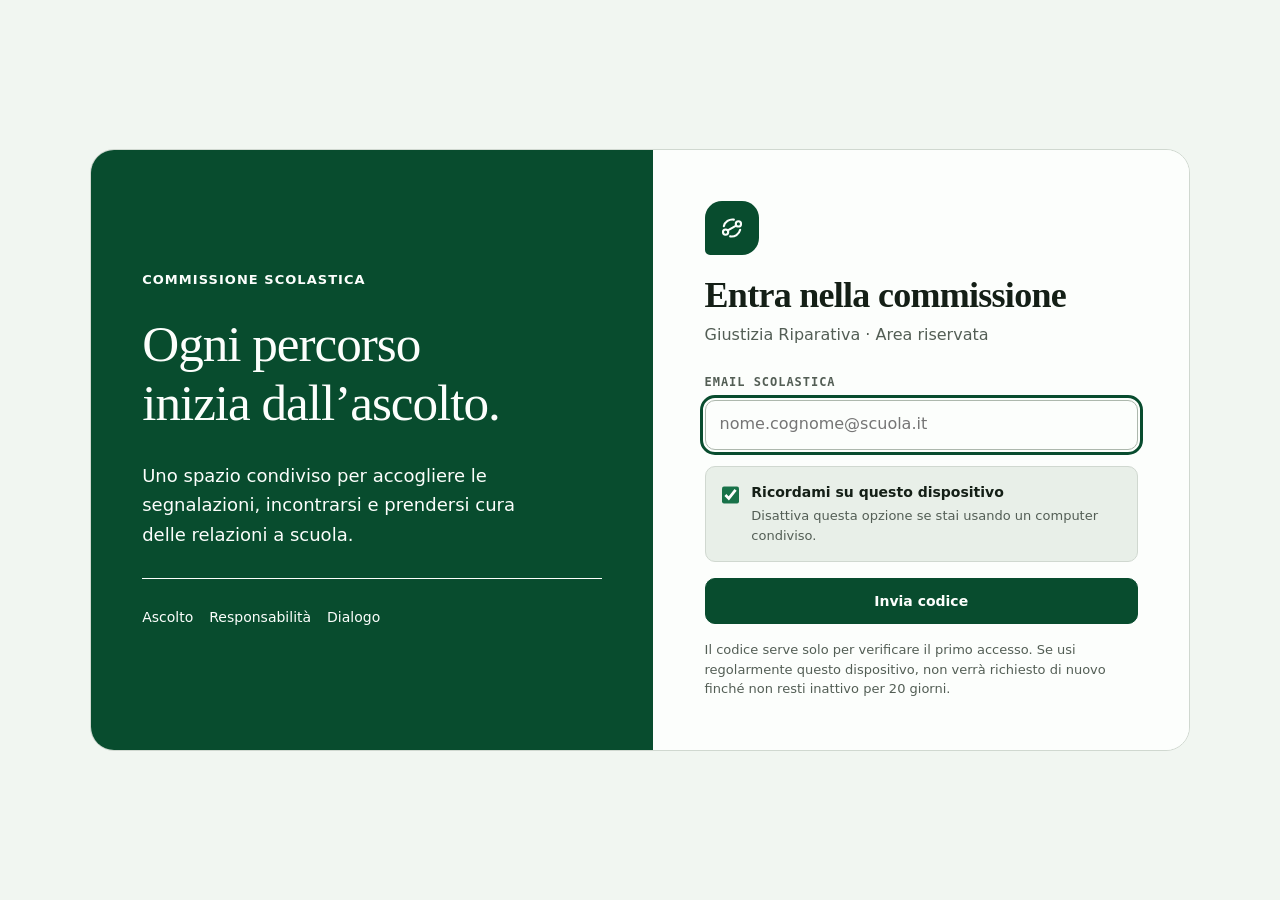
==== commit 90cb427e: "v41.3" ====
--- a/index.html
+++ b/index.html
@@ -1,14 +1,14 @@
 <!DOCTYPE html>
 <html lang="it">
 <head>
-  <meta name="app-ui-version" content="41">
+  <meta name="app-ui-version" content="38">
 <meta charset="UTF-8">
 <meta name="viewport" content="width=device-width,initial-scale=1,viewport-fit=cover">
 <meta name="referrer" content="no-referrer">
 <meta name="theme-color" content="#f2f5f1">
 <title>Giustizia Riparativa</title>
-<link rel="stylesheet" href="style.css?v=41">
-<link rel="manifest" href="manifest.webmanifest?v=41">
+<link rel="stylesheet" href="style.css?v=43">
+<link rel="manifest" href="manifest.webmanifest?v=39">
 <link rel="icon" href="icons/favicon-bilancia-v2.png" type="image/png">
 <link rel="apple-touch-icon" href="icons/apple-touch-bilancia-v2.png">
 <meta name="apple-mobile-web-app-capable" content="yes">
@@ -66,7 +66,7 @@
 
     <div id="login-email-step">
       <label class="login-label" for="login-email">Email scolastica</label>
-      <input class="login-input" type="email" id="login-email" autocomplete="email" inputmode="email" placeholder="nome.cognome@scuola.it">
+      <input class="login-input" type="email" id="login-email" autocomplete="email" inputmode="email" aria-describedby="login-email-error" placeholder="nome.cognome@scuola.it">
       <label class="remember-row" for="remember-device">
         <input type="checkbox" id="remember-device" checked>
         <span><strong>Ricordami su questo dispositivo</strong><small>Disattiva questa opzione se stai usando un computer condiviso.</small></span>
@@ -79,7 +79,7 @@
     <div id="login-code-step" hidden>
       <p class="code-sent-text">Abbiamo inviato un codice a <strong id="code-email-label"></strong>.</p>
       <label class="login-label" for="login-code">Codice di accesso</label>
-      <input class="login-input code-input" type="text" id="login-code" inputmode="numeric" autocomplete="one-time-code" maxlength="6" pattern="[0-9]{6}" placeholder="000000">
+      <input class="login-input code-input" type="text" id="login-code" inputmode="numeric" autocomplete="one-time-code" aria-describedby="login-code-error" maxlength="6" pattern="[0-9]{6}" placeholder="000000">
       <p class="login-error" id="login-code-error" role="alert"></p>
       <button class="login-btn" id="verify-code-btn" type="button">Accedi</button>
       <div class="login-secondary-actions">
@@ -230,5 +230,5 @@
 
 <div class="update-banner" id="update-banner" hidden role="status" aria-live="polite"><span>È disponibile una nuova versione.</span><button type="button" id="update-now">Aggiorna</button></div>
 <div id="toast" class="toast" role="status" aria-live="polite" aria-atomic="true"></div>
-<script src="app.js?v=41"></script></body>
+<script src="app.js?v=38"></script></body>
 </html>
--- a/style.css
+++ b/style.css
@@ -10,10 +10,10 @@
   --green: oklch(0.49 0.105 158);
   --green-dark: oklch(0.37 0.082 158);
   --green-soft: oklch(0.93 0.035 158);
-  --red: oklch(0.46 0.19 25);
-  --red-soft: oklch(0.955 0.035 25);
-  --amber: oklch(0.58 0.135 84);
-  --amber-soft: oklch(0.965 0.055 88);
+  --red: oklch(0.48 0.17 28);
+  --red-soft: oklch(0.95 0.025 28);
+  --amber: oklch(0.52 0.11 78);
+  --amber-soft: oklch(0.95 0.035 84);
   --blue: oklch(0.45 0.105 248);
   --blue-soft: oklch(0.95 0.025 248);
   --new: var(--red);
@@ -23,8 +23,7 @@
   --shadow-sm: 0 1px 2px color-mix(in oklch, var(--text) 7%, transparent), 0 6px 20px color-mix(in oklch, var(--text) 4%, transparent);
   --shadow-lg: 0 24px 70px color-mix(in oklch, var(--text) 18%, transparent);
   --focus: 0 0 0 4px color-mix(in oklch, var(--green) 24%, transparent);
-  --font-display: var(--font-body);
-  --font-editorial: "Iowan Old Style", Charter, Georgia, "Times New Roman", serif;
+  --font-display: "Iowan Old Style", Charter, Georgia, "Times New Roman", serif;
   --font-body: -apple-system, BlinkMacSystemFont, "Segoe UI", system-ui, sans-serif;
   --font-mono: ui-monospace, "SFMono-Regular", Consolas, monospace;
   --radius-sm: 10px;
@@ -54,26 +53,25 @@
 svg { display: block; }
 p { text-wrap: pretty; }
 h1, h2, h3, h4 { font-family: var(--font-display); line-height: 1.15; text-wrap: balance; }
-.login-intro h2 { font-family: var(--font-editorial); }
 [hidden] { display: none !important; }
 button:focus-visible, a:focus-visible, input:focus-visible, select:focus-visible, textarea:focus-visible { outline: 3px solid var(--green-dark); outline-offset: 2px; box-shadow: inset 0 0 0 2px var(--surface); }
 .icon { width: 19px; height: 19px; display: inline-block; fill: none; stroke: currentColor; stroke-width: 1.8; stroke-linecap: round; stroke-linejoin: round; flex: 0 0 auto; }
 .icon-sm { width: 16px; height: 16px; }
 .icon-lg { width: 26px; height: 26px; }
 .inline-icon-label { display: inline-flex; align-items: center; gap: var(--space-2); }
-.container { width: min(calc(100% - 64px), 1440px); margin-inline: auto; padding: 32px 0 64px; display: grid; grid-template-columns: 208px minmax(0, 1fr); column-gap: 32px; align-items: start; }
+.container { width: min(calc(100% - 64px), 1440px); margin-inline: auto; padding: 32px 0 64px; display: grid; grid-template-columns: 232px minmax(0, 1fr); column-gap: 40px; align-items: start; }
 .header { grid-column: 1 / -1; }
 .page-viewport, .network-banner, .demo-note { grid-column: 2; }
 .eyebrow { font: 700 13px var(--font-body); letter-spacing: .08em; text-transform: uppercase; }
 .login-layout { width: min(100%, 1100px); display: grid; grid-template-columns: 1.05fr 1fr; background: var(--surface); border: 1px solid var(--line); border-radius: 24px; overflow: hidden; }
 .login-intro { background: var(--green-dark); color: var(--surface); padding: clamp(28px, 4vw, 56px); display: flex; flex-direction: column; justify-content: center; gap: 28px; }
-.login-intro h2 { font-size: clamp(36px, 4vw, 56px); font-weight: 500; }
+.login-intro h2 { font-size: clamp(36px, 4vw, 56px); font-weight: 500; letter-spacing: -.02em; }
 .login-intro > p:not(.eyebrow) { max-width: 35ch; font-size: 18px; line-height: 1.65; }
 .intro-principles { display: flex; flex-wrap: wrap; gap: 16px; padding-top: 28px; border-top: 1px solid currentColor; font-size: 14px; }
 .nav-caption { padding: 16px; color: var(--muted); font-size: 13px; line-height: 1.6; }
 
 /* Accesso */
-#login-screen { position: fixed; inset: 0; z-index: 80; display: none; place-items: center; overflow: auto; padding: 24px; background: var(--bg); }
+#login-screen { position: fixed; inset: 0; z-index: 80; display: none; place-items: safe center; overflow: auto; padding: 24px; background: var(--bg); }
 #login-screen.visible { display: grid; }
 .login-card { width: 100%; min-width: 0; padding: clamp(24px, 4vw, 52px); background: var(--surface); }
 .brand-mark, .header-logo { display: grid; place-items: center; background: var(--green-dark); color: var(--surface); }
@@ -81,7 +79,7 @@
 .brand-mark .icon { width: 28px; height: 28px; }
 .login-card h1 { font-size: clamp(28px, 3vw, 36px); font-weight: 600; letter-spacing: -.02em; }
 .login-card .sub { margin-top: 7px; color: var(--muted); font-size: 16px; }
-.login-label, .modal label, .member-editor-fields label { display: block; margin: 25px 0 8px; color: var(--muted); font-family: var(--font-mono); font-size: 12px; font-weight: 700; letter-spacing: .04em; text-transform: uppercase; }
+.login-label, .modal label, .member-editor-fields label { display: block; margin: 25px 0 8px; color: var(--muted); font-family: var(--font-mono); font-size: 12px; font-weight: 700; letter-spacing: .08em; text-transform: uppercase; }
 .login-input, .modal input, .modal select, .notice-modal textarea, .member-editor-fields input, .member-editor-fields select { width: 100%; min-height: 50px; padding: 11px 14px; background: var(--surface); border: 1px solid var(--line-strong); border-radius: var(--radius-sm); color: var(--text); font-size: 16px; }
 .login-input:hover, .modal input:hover, .modal select:hover, .notice-modal textarea:hover { border-color: var(--muted); }
 .code-input { font-family: var(--font-mono); font-size: 25px; font-variant-numeric: tabular-nums; letter-spacing: .2em; text-align: center; }
@@ -95,14 +93,14 @@
 .login-secondary-actions { display: flex; justify-content: center; flex-wrap: wrap; gap: var(--space-3); margin-top: var(--space-4); }
 .text-btn { min-height: 44px; padding: 8px; background: transparent; border: 0; color: var(--green-dark); font-weight: 650; }
 .text-btn:hover { text-decoration: underline; text-underline-offset: 3px; }
-.login-error, .form-error { display: none; margin-top: var(--space-3); padding: 12px 14px; background: var(--red-soft); border-left: 4px solid var(--red); border-radius: var(--radius-sm); color: var(--red); font-size: 14px; font-weight: 600; }
+.login-error, .form-error { display: none; margin-top: var(--space-3); padding: 12px 14px; background: var(--red-soft); border: 1px solid var(--red); border-radius: var(--radius-sm); color: var(--red); font-size: 14px; font-weight: 600; }
 .login-error.visible, .form-error.visible { display: block; }
 
 /* Intestazione */
 #main-screen { display: none; }
 .header { min-height: 88px; display: flex; align-items: center; justify-content: space-between; gap: var(--space-5); padding: var(--space-2) 0 var(--space-6); }
 .header-title { display: flex; align-items: center; gap: var(--space-4); min-width: 0; }
-.header-logo { width: 48px; height: 48px; border-radius: 15px 15px 15px 5px; box-shadow: 0 9px 24px color-mix(in oklch, var(--green-dark) 20%, transparent); }
+.header-logo { flex-shrink: 0; width: 48px; height: 48px; border-radius: 15px 15px 15px 5px; box-shadow: 0 9px 24px color-mix(in oklch, var(--green-dark) 20%, transparent); }
 .header-logo .icon { width: 25px; height: 25px; }
 .header h1 { font-size: clamp(24px, 3vw, 31px); font-weight: 600; letter-spacing: -.025em; }
 .header-sub { margin-top: 2px; color: var(--muted); font-size: 14px; }
@@ -113,7 +111,7 @@
 .mobile-icon-action:hover { background: var(--surface-soft); border-color: var(--line-strong); }
 
 /* Navigazione */
-.nav-shell { grid-column: 1; grid-row: 2 / span 4; position: sticky; top: 24px; z-index: 25; padding: 12px 0; border-top: 1px solid var(--line); }
+.nav-shell { grid-column: 1; grid-row: 2 / span 4; position: sticky; top: 24px; z-index: 25; padding: 16px 0; border-top: 1px solid var(--line); }
 .nav-wrap { position: relative; display: grid; grid-template-columns: 1fr; gap: 8px; width: 100%; padding: 4px; }
 .nav-indicator { display: none; }
 .nav-indicator.no-transition { transition: none; }
@@ -136,8 +134,8 @@
 .btn-small, .btn-primary, .btn-danger, .btn-yes, .btn-no, .login-btn, .past-toggle, .availability-trigger, .seg-quick-meeting, .seg-meeting-state, .seg-delete-action, .seg-response-link { min-height: 46px; display: inline-flex; align-items: center; justify-content: center; gap: var(--space-2); padding: 10px 15px; border-radius: var(--radius-sm); font-size: 14px; font-weight: 700; line-height: 1.2; text-decoration: none; transition: transform .1s ease, background .16s ease, border-color .16s ease, box-shadow .16s ease; }
 .btn-small, .btn-yes, .btn-no, .past-toggle, .availability-trigger, .seg-meeting-state, .seg-response-link { background: var(--surface); border: 1px solid var(--line); color: var(--text); }
 .btn-small:hover, .past-toggle:hover, .availability-trigger:hover, .seg-meeting-state:hover, .seg-response-link:hover { background: var(--surface-soft); border-color: var(--line-strong); color: var(--text); }
-.btn-primary, .login-btn, .seg-quick-meeting { background: var(--green-dark); border: 1px solid var(--green-dark); color: var(--surface); }
-.btn-primary:hover, .login-btn:hover, .seg-quick-meeting:hover { background: color-mix(in oklch, var(--green-dark) 86%, var(--text)); color: var(--surface); }
+.btn-primary, .login-btn { background: var(--green-dark); border: 1px solid var(--green-dark); color: var(--surface); }
+.btn-primary:hover, .login-btn:hover { background: color-mix(in oklch, var(--green-dark) 86%, var(--text)); color: var(--surface); }
 .btn-danger, .seg-delete-action { background: var(--surface); border: 1px solid color-mix(in oklch, var(--red) 40%, var(--line)); color: var(--red); }
 .btn-danger:hover, .seg-delete-action:hover { background: var(--red-soft); color: var(--red); }
 .btn-small:active, .btn-primary:active, .btn-danger:active, .seg-quick-meeting:active { transform: translateY(1px); }
@@ -173,14 +171,14 @@
 /* Segnalazioni */
 .card { background: var(--surface); border: 1px solid var(--line); border-radius: var(--radius); }
 .table-card { background: transparent; border: 0; }
-.seg-desktop-list { display: grid; grid-template-columns: 1fr; gap: 14px; }
+.seg-desktop-list { display: grid; grid-template-columns: repeat(auto-fit, minmax(min(100%, 350px), 1fr)); gap: 20px; }
 .seg-desktop-card { min-width: 0; display: grid; grid-template-columns: 76px minmax(0, 1fr); align-content: start; background: var(--surface); border: 1px solid var(--line); border-radius: 16px; overflow: hidden; }
 .seg-desktop-card.state-aperta { border-left-color: var(--red); }
 .seg-desktop-card.state-gestione { border-left-color: var(--amber); }
 .seg-desktop-card.state-chiusa { border-left-color: var(--green-dark); }
 .seg-desktop-card.no-actions { grid-template-columns: 76px minmax(0, 1fr); }
 .seg-desktop-date-stack, .seg-mobile-date-stack { display: flex; flex-direction: column; align-items: center; justify-content: center; background: var(--surface-soft); border-right: 1px solid var(--line); }
-.seg-desktop-date-day, .seg-mobile-date-day { font-family: var(--font-body); font-size: 34px; font-weight: 600; line-height: 1; }
+.seg-desktop-date-day, .seg-mobile-date-day { font-family: var(--font-display); font-size: 34px; font-weight: 600; line-height: 1; }
 .seg-desktop-date-month, .seg-mobile-date-month { margin-top: 4px; color: var(--muted); font-size: 12px; font-weight: 800; letter-spacing: .06em; text-transform: uppercase; }
 .seg-desktop-date-year, .seg-mobile-date-year { color: var(--subtle); font-family: var(--font-mono); font-size: 11px; }
 .seg-desktop-main { min-width: 0; display: flex; flex-direction: column; justify-content: center; gap: var(--space-3); padding: var(--space-5); }
@@ -190,9 +188,9 @@
 .seg-desktop-actions { grid-column: 1 / -1; display: flex; flex-direction: column; gap: 8px; padding: 16px; border-top: 1px solid var(--line); }
 .seg-desktop-action-info, .seg-desktop-action-buttons { display: flex; align-items: center; justify-content: flex-start; flex-wrap: wrap; gap: 8px; }
 .seg-meeting-state { background: var(--green-soft); border-color: transparent; color: var(--green-dark); }
-.seg-quick-meeting { background: var(--surface); color: var(--green-dark); }
+.seg-quick-meeting { background: var(--surface); border: 1px solid var(--green-dark); color: var(--green-dark); }
 .seg-quick-meeting.secondary { background: var(--surface); color: var(--green-dark); }
-.seg-quick-meeting.secondary:hover { background: var(--green-soft); }
+.seg-quick-meeting:hover, .seg-quick-meeting.secondary:hover { background: var(--green-soft); color: var(--green-dark); border-color: var(--green-dark); }
 .seg-delete-action { min-height: 44px; padding: 8px 12px; }
 .seg-mobile-list { display: none; }
 .refresh-row { display: flex; align-items: center; justify-content: flex-end; gap: var(--space-3); margin-top: var(--space-4); }
@@ -212,11 +210,11 @@
 .inc-summary-date { display: grid; justify-items: center; gap: 5px; }
 .inc-date-tile { width: 76px; height: 76px; display: flex; flex-direction: column; align-items: center; justify-content: center; background: var(--green-soft); border: 1px solid color-mix(in oklch, var(--green) 25%, var(--line)); border-radius: 20px 20px 20px 6px; color: var(--green-dark); line-height: 1; }
 .inc-date-month { font-family: var(--font-mono); font-size: 11px; font-weight: 800; letter-spacing: .07em; }
-.inc-date-day { margin-top: 4px; font-family: var(--font-body); font-size: 31px; font-weight: 600; }
+.inc-date-day { margin-top: 4px; font-family: var(--font-display); font-size: 31px; font-weight: 600; }
 .inc-summary-year { color: var(--muted); font-family: var(--font-mono); font-size: 12px; }
 .inc-summary-main, .inc-summary-title { display: grid; gap: var(--space-2); min-width: 0; }
 .inc-summary-head { display: flex; align-items: flex-start; justify-content: space-between; gap: var(--space-3); }
-.inc-summary-weekday { color: var(--text); font-family: var(--font-body); font-size: 21px; font-weight: 600; }
+.inc-summary-weekday { color: var(--text); font-family: var(--font-display); font-size: 21px; font-weight: 600; }
 .inc-summary-toggle { display: flex; align-items: center; gap: 7px; color: var(--green-dark); font-size: 14px; font-weight: 700; white-space: nowrap; }
 .inc-summary-counts, .inc-mobile-counts { display: flex; flex-wrap: wrap; gap: var(--space-4); color: var(--muted); font-size: 13px; }
 .inc-summary-counts .yes, .inc-mobile-counts .yes, .attendance-breakdown .yes { color: var(--green-dark); font-weight: 700; }
@@ -230,7 +228,7 @@
 .progress-seg.wait { background: var(--amber); }
 .inc-quick-response { display: grid; grid-template-columns: minmax(0, 1fr) auto; align-items: center; gap: var(--space-4); padding: 14px var(--space-5); background: var(--surface-soft); border-top: 1px solid var(--line); }
 .inc-quick-response-copy { display: flex; align-items: baseline; flex-wrap: wrap; gap: var(--space-2); }
-.inc-quick-response-label, .inc-section-kicker { color: var(--muted); font-size: 12px; font-weight: 800; text-transform: uppercase; letter-spacing: .035em; }
+.inc-quick-response-label, .inc-section-kicker { color: var(--muted); font-size: 12px; font-weight: 800; text-transform: uppercase; letter-spacing: .08em; }
 .inc-response-state { color: var(--text); font-size: 14px; }
 .inc-response-buttons { display: flex; gap: var(--space-2); }
 .btn-yes:hover, .btn-yes.active { background: var(--green-soft); border-color: var(--green); color: var(--green-dark); }
@@ -298,14 +296,14 @@
 .spinner { width: 32px; height: 32px; margin-bottom: var(--space-3); border: 3px solid var(--line); border-top-color: var(--green); border-radius: 50%; animation: spin .75s linear infinite; }
 @keyframes spin { to { transform: rotate(360deg); } }
 .empty-icon { width: 58px; height: 58px; display: grid; place-items: center; margin-bottom: var(--space-4); background: var(--green-soft); border-radius: 18px 18px 18px 6px; color: var(--green-dark); }
-.empty-title { color: var(--text); font-family: var(--font-body); font-size: 23px; font-weight: 600; }
+.empty-title { color: var(--text); font-family: var(--font-display); font-size: 23px; font-weight: 600; }
 .empty-sub { max-width: 42ch; margin-top: 6px; font-size: 15px; }
 .toast { position: fixed; left: 50%; bottom: max(24px, env(safe-area-inset-bottom)); z-index: 150; max-width: min(90vw, 500px); padding: 13px 17px; transform: translate(-50%, 14px); opacity: 0; pointer-events: none; background: var(--green-dark); border-radius: var(--radius-sm); color: var(--surface); font-size: 14px; font-weight: 700; box-shadow: var(--shadow-lg); transition: opacity .18s ease, transform .18s ease; }
 .toast.visible { opacity: 1; transform: translate(-50%, 0); }
 .toast.error { background: var(--red); }
 .toast.info { background: var(--blue); }
-.update-banner { position: fixed; left: 50%; bottom: max(18px, env(safe-area-inset-bottom)); z-index: 180; display: flex; align-items: center; gap: var(--space-3); padding: 11px 12px 11px 16px; transform: translateX(-50%); background: var(--surface); border: 1px solid var(--line); border-radius: var(--radius); box-shadow: var(--shadow-lg); font-size: 14px; }
-.update-banner button { min-height: 40px; padding: 8px 12px; background: var(--green-dark); border: 0; border-radius: var(--radius-sm); color: var(--surface); font-weight: 700; }
+.update-banner { width: max-content; max-width: calc(100% - 24px); flex-wrap: wrap; overflow-wrap: anywhere; position: fixed; left: 50%; bottom: max(18px, env(safe-area-inset-bottom)); z-index: 180; display: flex; align-items: center; gap: var(--space-3); padding: 11px 12px 11px 16px; transform: translateX(-50%); background: var(--surface); border: 1px solid var(--line); border-radius: var(--radius); box-shadow: var(--shadow-lg); font-size: 14px; }
+.update-banner button { min-height: 44px; padding: 8px 12px; background: var(--green-dark); border: 0; border-radius: var(--radius-sm); color: var(--surface); font-weight: 700; }
 
 /* Modali */
 .modal-bg, .confirm-bg { position: fixed; inset: 0; z-index: 100; display: flex; align-items: center; justify-content: center; padding: var(--space-5); visibility: hidden; opacity: 0; pointer-events: none; background: color-mix(in oklch, var(--text) 45%, transparent); backdrop-filter: blur(7px); transition: opacity .18s ease, visibility 0s linear .2s; }
@@ -326,7 +324,7 @@
 .member-editor-head { display: flex; align-items: center; justify-content: space-between; gap: var(--space-3); }
 .member-editor-title { font-weight: 750; }
 .member-editor-status { margin-top: 2px; color: var(--muted); font-size: 13px; }
-.member-editor-fields { display: grid; grid-template-columns: 1fr 1.35fr .8fr; gap: var(--space-3); margin-top: var(--space-3); }
+.member-editor-fields { display: grid; grid-template-columns: minmax(0, 1fr) minmax(0, 1.35fr) minmax(0, .8fr); gap: var(--space-3); margin-top: var(--space-3); }
 .member-editor-fields label { margin: 0; }
 .member-editor-fields input, .member-editor-fields select { margin-top: 5px; }
 .members-add-row { width: 100%; margin-top: var(--space-3); }
@@ -357,20 +355,16 @@
 /* Smartphone */
 @media (max-width: 700px) {
   body::before { height: 150px; }
-  .container { width: min(calc(100% - 24px), 680px); padding: 10px 0 120px; }
-  .header { position: relative; min-height: 56px; padding: 2px 0 10px; flex-wrap: nowrap; gap: 8px; }
-  .header-title { width: 100%; min-width: 0; gap: 9px; padding-right: 90px; }
-  .header-title > div:last-child { min-width: 0; }
-  .header-logo { width: 38px; height: 38px; border-radius: 12px 12px 12px 4px; }
-  .header-logo .icon { width: 21px; height: 21px; }
-  .header h1 { font-size: 18px; white-space: nowrap; overflow: hidden; text-overflow: ellipsis; }
-  .header-sub { margin-top: 1px; font-size: 12px; line-height: 1.3; white-space: nowrap; overflow: hidden; text-overflow: ellipsis; }
-  .coord-tag { display: none; }
+  .container { width: min(calc(100% - 24px), 680px); padding: 12px 0 120px; }
+  .header { min-height: 0; padding: 3px 0 16px; flex-direction: column; align-items: stretch; gap: 10px; }
+  .header-title { gap: 10px; }
+  .header-logo { width: 40px; height: 40px; border-radius: 13px 13px 13px 4px; }
+  .header h1 { font-size: 19px; }
+  .header-sub { font-size: 14px; overflow-wrap: anywhere; }
   .header-actions { display: none; }
-  .mobile-account { position: absolute; top: 1px; right: 0; display: flex; width: auto; justify-content: flex-end; gap: 6px; }
-  .mobile-icon-action { width: 40px; height: 40px; display: grid; place-items: center; padding: 0; border-radius: 12px; }
-  .mobile-icon-action span { display: none; }
-  .mobile-icon-action .icon { width: 18px; height: 18px; }
+  .mobile-account { display: flex; width: 100%; justify-content: space-between; gap: 8px; padding: 6px 0; border-top: 1px solid var(--line); border-bottom: 1px solid var(--line); }
+  .mobile-icon-logout { margin-left: auto; }
+  .mobile-icon-action { width: auto; display: flex; padding: 8px 12px; gap: 8px; font-size: 14px; }
   .nav-shell { position: fixed; top: auto; bottom: 0; left: 0; right: 0; margin: 0; padding: 6px 10px max(6px, env(safe-area-inset-bottom)); background: var(--surface); border-top: 1px solid var(--line); }
   .nav-wrap { width: 100%; }
   .nav-wrap button { min-height: 60px; padding: 8px 4px; gap: 5px; font-size: 14px; flex-direction: column; }
@@ -381,44 +375,41 @@
   .page { display: block; flex: 0 0 100%; scroll-snap-align: start; visibility: hidden; }
   .page.active, .pager-scrolling .page { visibility: visible; }
   .page-viewport.height-no-transition { transition: none; }
-  #page-segnalazioni .divider { margin-bottom: 12px; }
-  #page-segnalazioni .section-subtle { display: none; }
-  #page-segnalazioni .section-label { font-size: 26px; }
-  #page-segnalazioni .stats { margin-bottom: 16px; }
-  .stats { grid-template-columns: repeat(2, minmax(0, 1fr)); gap: 7px; }
-  .stat { min-height: 52px; padding: 10px 11px; }
+  .stats { grid-template-columns: repeat(2, minmax(0, 1fr)); gap: 6px; margin-bottom: 14px; }
+  .stat { min-height: 48px; padding: 8px 10px; }
   .stat-value { font-size: 22px; }
-  .stat-label { font-size: 12px; }
+  .stat-label { font-size: 14px; }
   .seg-desktop-list { display: none; }
-  .seg-mobile-list { display: grid; gap: 10px; }
+  .seg-mobile-list { display: grid; gap: var(--space-3); }
   .seg-mobile-card { position: relative; overflow: hidden; background: var(--surface); border: 1px solid var(--line); border-top: 5px solid var(--line-strong); border-radius: var(--radius); box-shadow: var(--shadow-sm); }
   .seg-mobile-card.state-aperta { border-top-color: var(--red); }
   .seg-mobile-card.state-gestione { border-top-color: var(--amber); }
   .seg-mobile-card.state-chiusa { border-top-color: var(--green-dark); }
-  .seg-mobile-row { display: grid; grid-template-columns: 78px minmax(0, 1fr); min-height: 108px; }
-  .seg-mobile-card:has(.seg-trash-corner) { padding-top: 46px; }
+  .seg-mobile-row { display: grid; grid-template-columns: 64px minmax(0, 1fr); min-height: 96px; }
+  .seg-mobile-card:has(.seg-trash-corner) .seg-mobile-mainline { min-height: 44px; padding-right: 48px; display: flex; align-items: center; }
   .seg-mobile-date-stack { border-right: 1px solid var(--line); }
-  .seg-mobile-maincompact { min-width: 0; display: grid; align-content: center; gap: 7px; padding: 12px 13px; }
+  .seg-mobile-maincompact { min-width: 0; display: grid; align-content: center; gap: 6px; padding: 8px 10px; }
   .seg-mobile-contact { overflow-wrap: anywhere; color: var(--muted); font-size: 14px; }
-  .seg-mobile-actions-compact { display: grid; grid-template-columns: 1fr; gap: 7px; padding: 10px 12px 11px; border-top: 1px solid var(--line); }
-  .seg-mobile-actions-compact.member-only { grid-template-columns: 1fr; }
-  .seg-mobile-actions-compact > * { width: 100%; }
-  .seg-trash-corner { position: absolute; top: 8px; right: 8px; z-index: 2; width: 38px; height: 38px; display: grid; place-items: center; background: var(--surface); border: 1px solid color-mix(in oklch, var(--red) 30%, var(--line)); border-radius: var(--radius-sm); color: var(--red); }
+  .seg-mobile-actions-compact { display: grid; grid-template-columns: repeat(auto-fit, minmax(min(100%, 140px), 1fr)); gap: 6px; padding: 8px; border-top: 1px solid var(--line); }
+  .seg-mobile-actions-compact > * { width: 100%; min-width: 0; min-height: 44px; padding: 8px; overflow-wrap: anywhere; }
+  .seg-trash-corner { position: absolute; top: 8px; right: 8px; z-index: 2; width: 44px; height: 44px; display: grid; place-items: center; background: var(--surface); border: 1px solid color-mix(in oklch, var(--red) 30%, var(--line)); border-radius: var(--radius-sm); color: var(--red); }
   .refresh-row { justify-content: space-between; }
   .updated-at { font-size: 12px; }
-  .divider { align-items: flex-start; }
-  .section-label { font-size: 29px; }
+  .divider { align-items: center; flex-wrap: wrap; gap: 10px; margin-bottom: 12px; }
+  .section-label { font-size: 27px; }
+  .section-subtle { font-size: 14px; line-height: 1.45; }
+  .loading-state, .empty-state { min-height: 160px; padding: 20px 12px; }
   .inc-summary-button { display: none; }
   .inc-mobile-summary { width: 100%; display: grid; grid-template-columns: 68px minmax(0, 1fr) 20px; gap: 12px; align-items: center; padding: 15px; background: var(--surface); border: 0; text-align: left; }
   .inc-mobile-summary:hover { background: var(--surface-soft); }
   .inc-mobile-datebox { min-height: 74px; display: flex; flex-direction: column; align-items: center; justify-content: center; background: var(--green-soft); border-radius: 16px 16px 16px 5px; color: var(--green-dark); }
-  .inc-mobile-month { font-family: var(--font-mono); font-size: 10px; font-weight: 800; }
-  .inc-mobile-day { font-family: var(--font-body); font-size: 28px; font-weight: 600; line-height: 1; }
-  .inc-mobile-year { font-size: 10px; }
+  .inc-mobile-month { font-family: var(--font-mono); font-size: 12px; font-weight: 600; letter-spacing: .06em; }
+  .inc-mobile-day { font-family: var(--font-display); font-size: 28px; font-weight: 600; line-height: 1; }
+  .inc-mobile-year { font-size: 12px; }
   .inc-mobile-main { min-width: 0; display: grid; gap: 7px; }
   .inc-mobile-toprow { display: flex; flex-wrap: wrap; justify-content: space-between; gap: 7px; }
   .inc-mobile-tags { display: flex; gap: 4px; }
-  .inc-mobile-status { font-family: var(--font-body); font-size: 18px; font-weight: 600; }
+  .inc-mobile-status { font-family: var(--font-display); font-size: 18px; font-weight: 600; }
   .inc-mobile-counts { gap: 9px; font-size: 14px; }
   .inc-mobile-more { color: var(--green-dark); font-size: 13px; font-weight: 700; }
   .inc-mobile-chevron { color: var(--green-dark); }
@@ -452,10 +443,9 @@
 
 @media (max-width: 390px) {
   .container { width: min(calc(100% - 20px), 370px); }
-  .coord-tag { display: none; }
   .nav-wrap button { gap: 4px; font-size: 13px; }
   .nav-wrap button .icon { display: inline-block; }
-  .seg-mobile-row { grid-template-columns: 74px minmax(0, 1fr); }
+  .seg-mobile-row { grid-template-columns: 60px minmax(0, 1fr); }
   .divider .btn-primary { padding-inline: 10px; font-size: 13px; }
   .modal-btns, .confirm-btns { grid-template-columns: 1fr; }
 }
@@ -463,13 +453,3 @@
 @media (prefers-reduced-motion: reduce) {
   *, *::before, *::after { scroll-behavior: auto !important; animation-duration: .01ms !important; animation-iteration-count: 1 !important; transition-duration: .01ms !important; }
 }
-
-
-/* V40 production refinements */
-@media (min-width: 1280px) {
-  .seg-desktop-list { grid-template-columns: repeat(2, minmax(0, 1fr)); gap: 18px; }
-}
-@media (hover: hover) {
-  .seg-desktop-card, .notice-card, .meeting-card { transition: border-color .16s ease, box-shadow .16s ease, transform .16s ease; }
-  .seg-desktop-card:hover, .notice-card:hover, .meeting-card:hover { border-color: var(--line-strong); box-shadow: var(--shadow-sm); }
-}
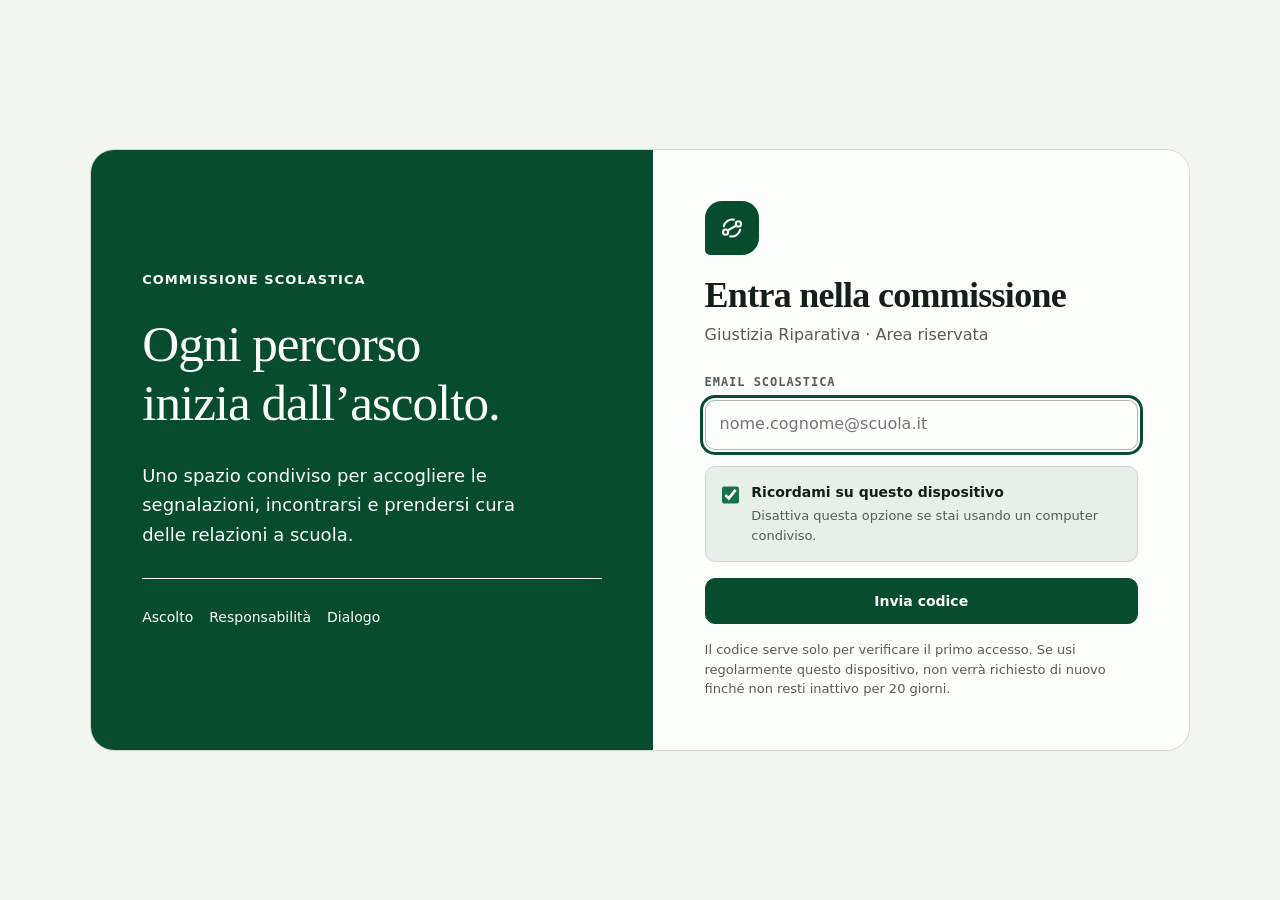
==== commit c2c44920: "v41.4" ====
--- a/index.html
+++ b/index.html
@@ -7,7 +7,7 @@
 <meta name="referrer" content="no-referrer">
 <meta name="theme-color" content="#f2f5f1">
 <title>Giustizia Riparativa</title>
-<link rel="stylesheet" href="style.css?v=43">
+<link rel="stylesheet" href="style.css?v=44">
 <link rel="manifest" href="manifest.webmanifest?v=39">
 <link rel="icon" href="icons/favicon-bilancia-v2.png" type="image/png">
 <link rel="apple-touch-icon" href="icons/apple-touch-bilancia-v2.png">
--- a/style.css
+++ b/style.css
@@ -356,15 +356,17 @@
 @media (max-width: 700px) {
   body::before { height: 150px; }
   .container { width: min(calc(100% - 24px), 680px); padding: 12px 0 120px; }
-  .header { min-height: 0; padding: 3px 0 16px; flex-direction: column; align-items: stretch; gap: 10px; }
-  .header-title { gap: 10px; }
-  .header-logo { width: 40px; height: 40px; border-radius: 13px 13px 13px 4px; }
+  .header { min-height: 0; padding: 3px 0 12px; display: grid; grid-template-columns: minmax(0, 1fr) auto; align-items: start; gap: 8px; }
+  .header-title { gap: 0; padding-top: 10px; }
+  .header-logo { display: none; }
   .header h1 { font-size: 19px; }
+  .header .coord-tag { display: table; margin: 5px 0 0; }
   .header-sub { font-size: 14px; overflow-wrap: anywhere; }
   .header-actions { display: none; }
-  .mobile-account { display: flex; width: 100%; justify-content: space-between; gap: 8px; padding: 6px 0; border-top: 1px solid var(--line); border-bottom: 1px solid var(--line); }
-  .mobile-icon-logout { margin-left: auto; }
-  .mobile-icon-action { width: auto; display: flex; padding: 8px 12px; gap: 8px; font-size: 14px; }
+  .mobile-account { display: flex; width: auto; align-items: center; gap: 4px; padding: 0; border: 0; }
+  .mobile-icon-action { width: auto; min-width: 44px; height: 44px; display: flex; justify-content: center; padding: 8px 10px; gap: 6px; font-size: 14px; }
+  .mobile-account:has(#mobile-btn-impostazioni:not([hidden])) .mobile-icon-action { width: 44px; padding: 10px; }
+  .mobile-account:has(#mobile-btn-impostazioni:not([hidden])) .mobile-icon-action span { display: none; }
   .nav-shell { position: fixed; top: auto; bottom: 0; left: 0; right: 0; margin: 0; padding: 6px 10px max(6px, env(safe-area-inset-bottom)); background: var(--surface); border-top: 1px solid var(--line); }
   .nav-wrap { width: 100%; }
   .nav-wrap button { min-height: 60px; padding: 8px 4px; gap: 5px; font-size: 14px; flex-direction: column; }
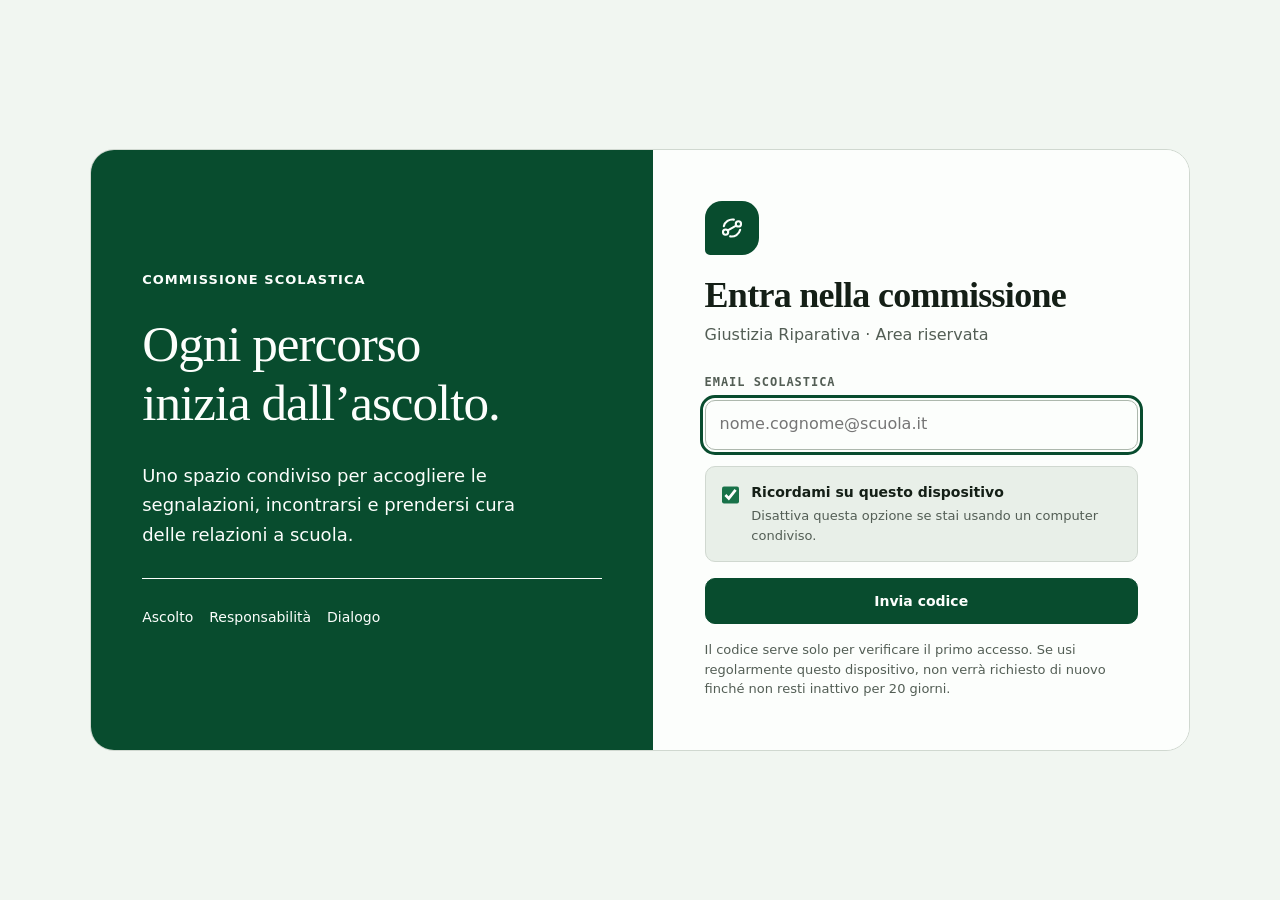
==== commit 4440ad82: "v41.5" ====
--- a/index.html
+++ b/index.html
@@ -7,7 +7,7 @@
 <meta name="referrer" content="no-referrer">
 <meta name="theme-color" content="#f2f5f1">
 <title>Giustizia Riparativa</title>
-<link rel="stylesheet" href="style.css?v=44">
+<link rel="stylesheet" href="style.css?v=45">
 <link rel="manifest" href="manifest.webmanifest?v=39">
 <link rel="icon" href="icons/favicon-bilancia-v2.png" type="image/png">
 <link rel="apple-touch-icon" href="icons/apple-touch-bilancia-v2.png">
--- a/style.css
+++ b/style.css
@@ -12,8 +12,8 @@
   --green-soft: oklch(0.93 0.035 158);
   --red: oklch(0.48 0.17 28);
   --red-soft: oklch(0.95 0.025 28);
-  --amber: oklch(0.52 0.11 78);
-  --amber-soft: oklch(0.95 0.035 84);
+  --amber: oklch(0.45 0.08 220);
+  --amber-soft: oklch(0.95 0.02 220);
   --blue: oklch(0.45 0.105 248);
   --blue-soft: oklch(0.95 0.025 248);
   --new: var(--red);
@@ -60,7 +60,7 @@
 .icon-lg { width: 26px; height: 26px; }
 .inline-icon-label { display: inline-flex; align-items: center; gap: var(--space-2); }
 .container { width: min(calc(100% - 64px), 1440px); margin-inline: auto; padding: 32px 0 64px; display: grid; grid-template-columns: 232px minmax(0, 1fr); column-gap: 40px; align-items: start; }
-.header { grid-column: 1 / -1; }
+.header { grid-column: 1 / -1; border-bottom: 1px solid var(--line-strong); margin-bottom: 16px; }
 .page-viewport, .network-banner, .demo-note { grid-column: 2; }
 .eyebrow { font: 700 13px var(--font-body); letter-spacing: .08em; text-transform: uppercase; }
 .login-layout { width: min(100%, 1100px); display: grid; grid-template-columns: 1.05fr 1fr; background: var(--surface); border: 1px solid var(--line); border-radius: 24px; overflow: hidden; }
